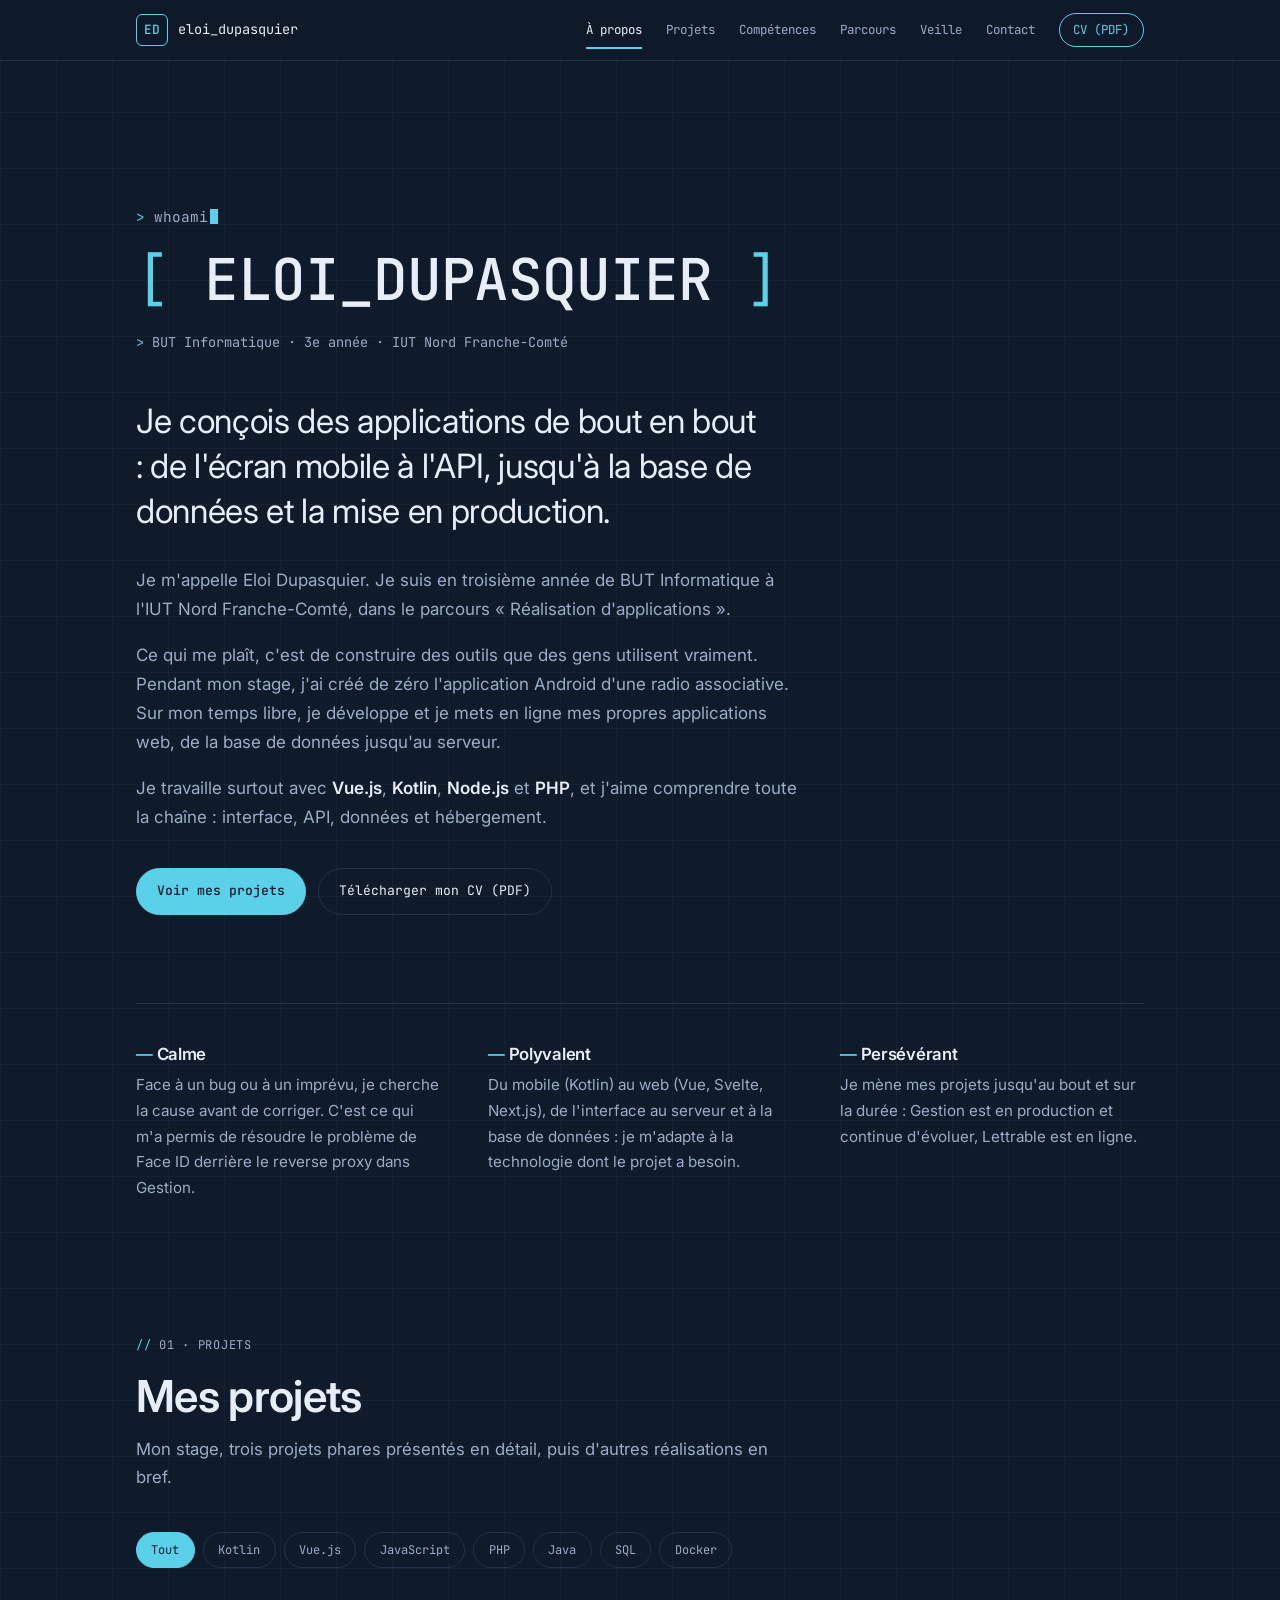
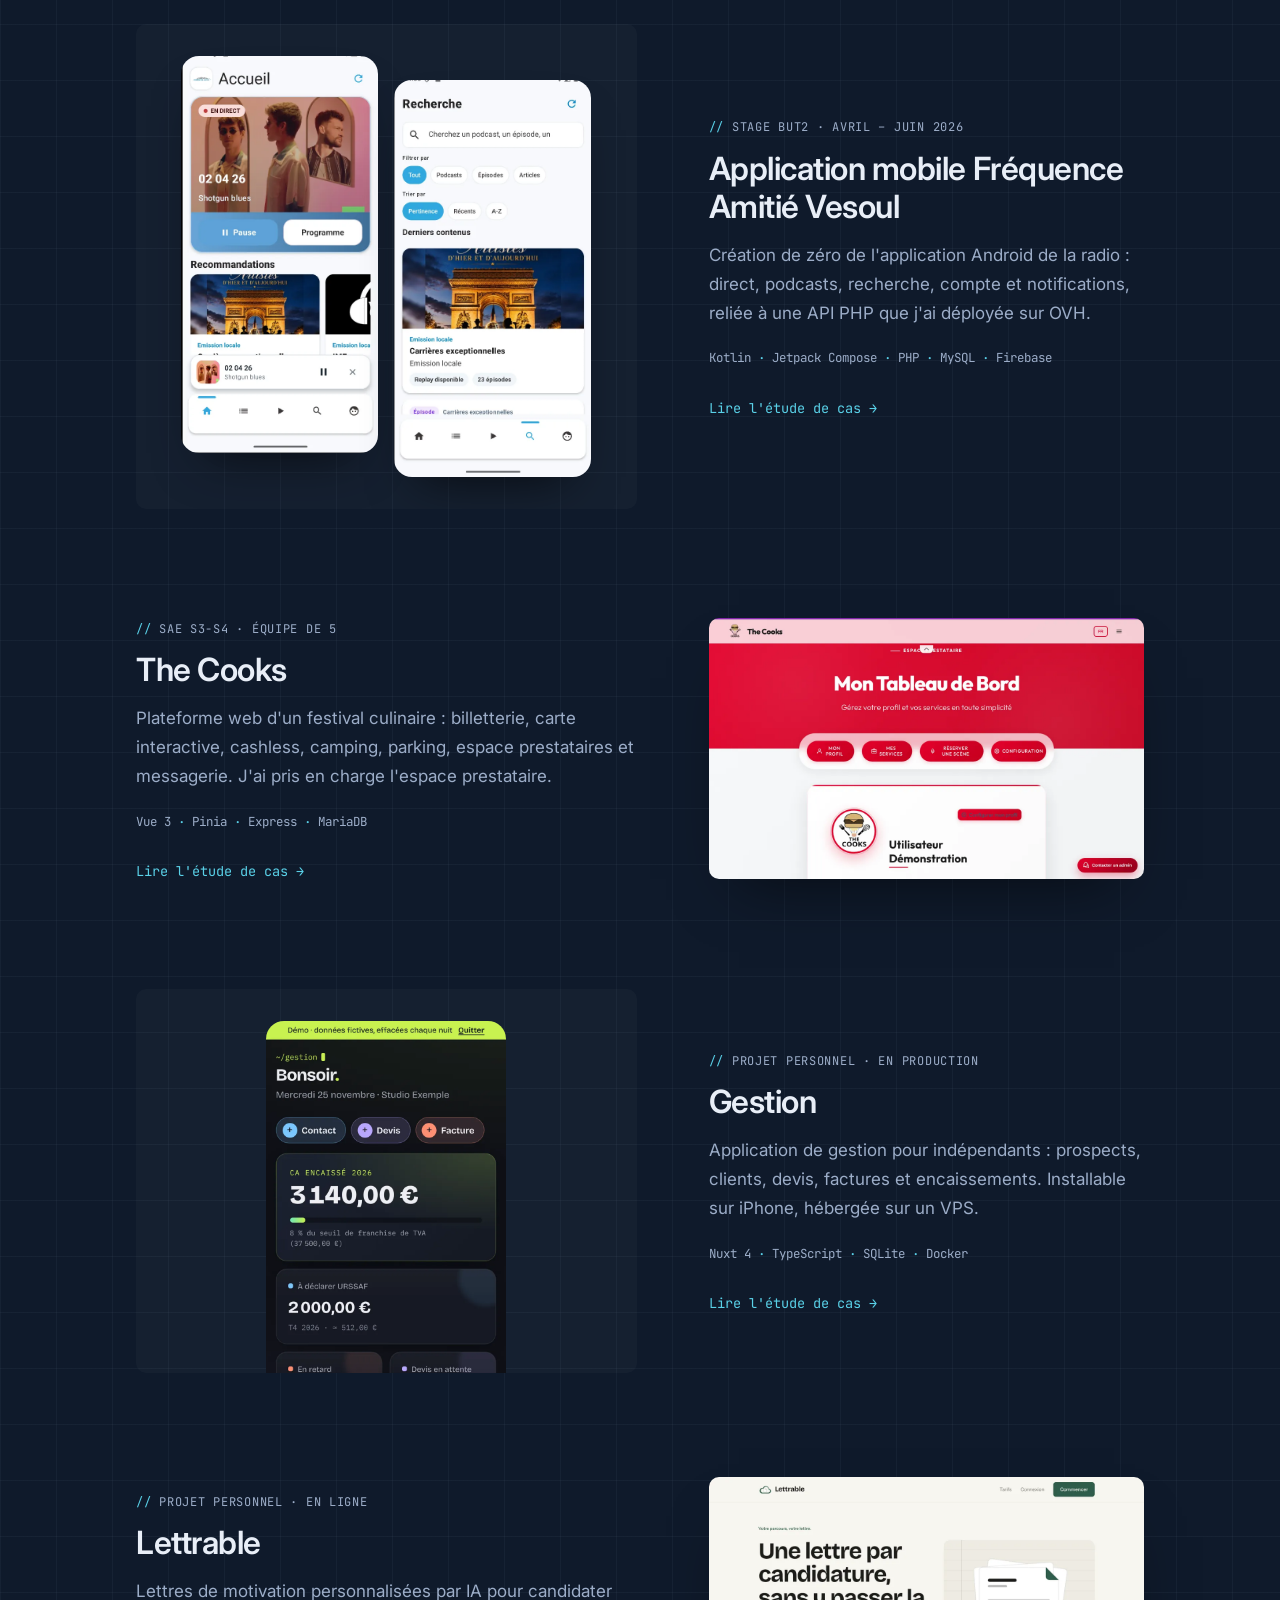
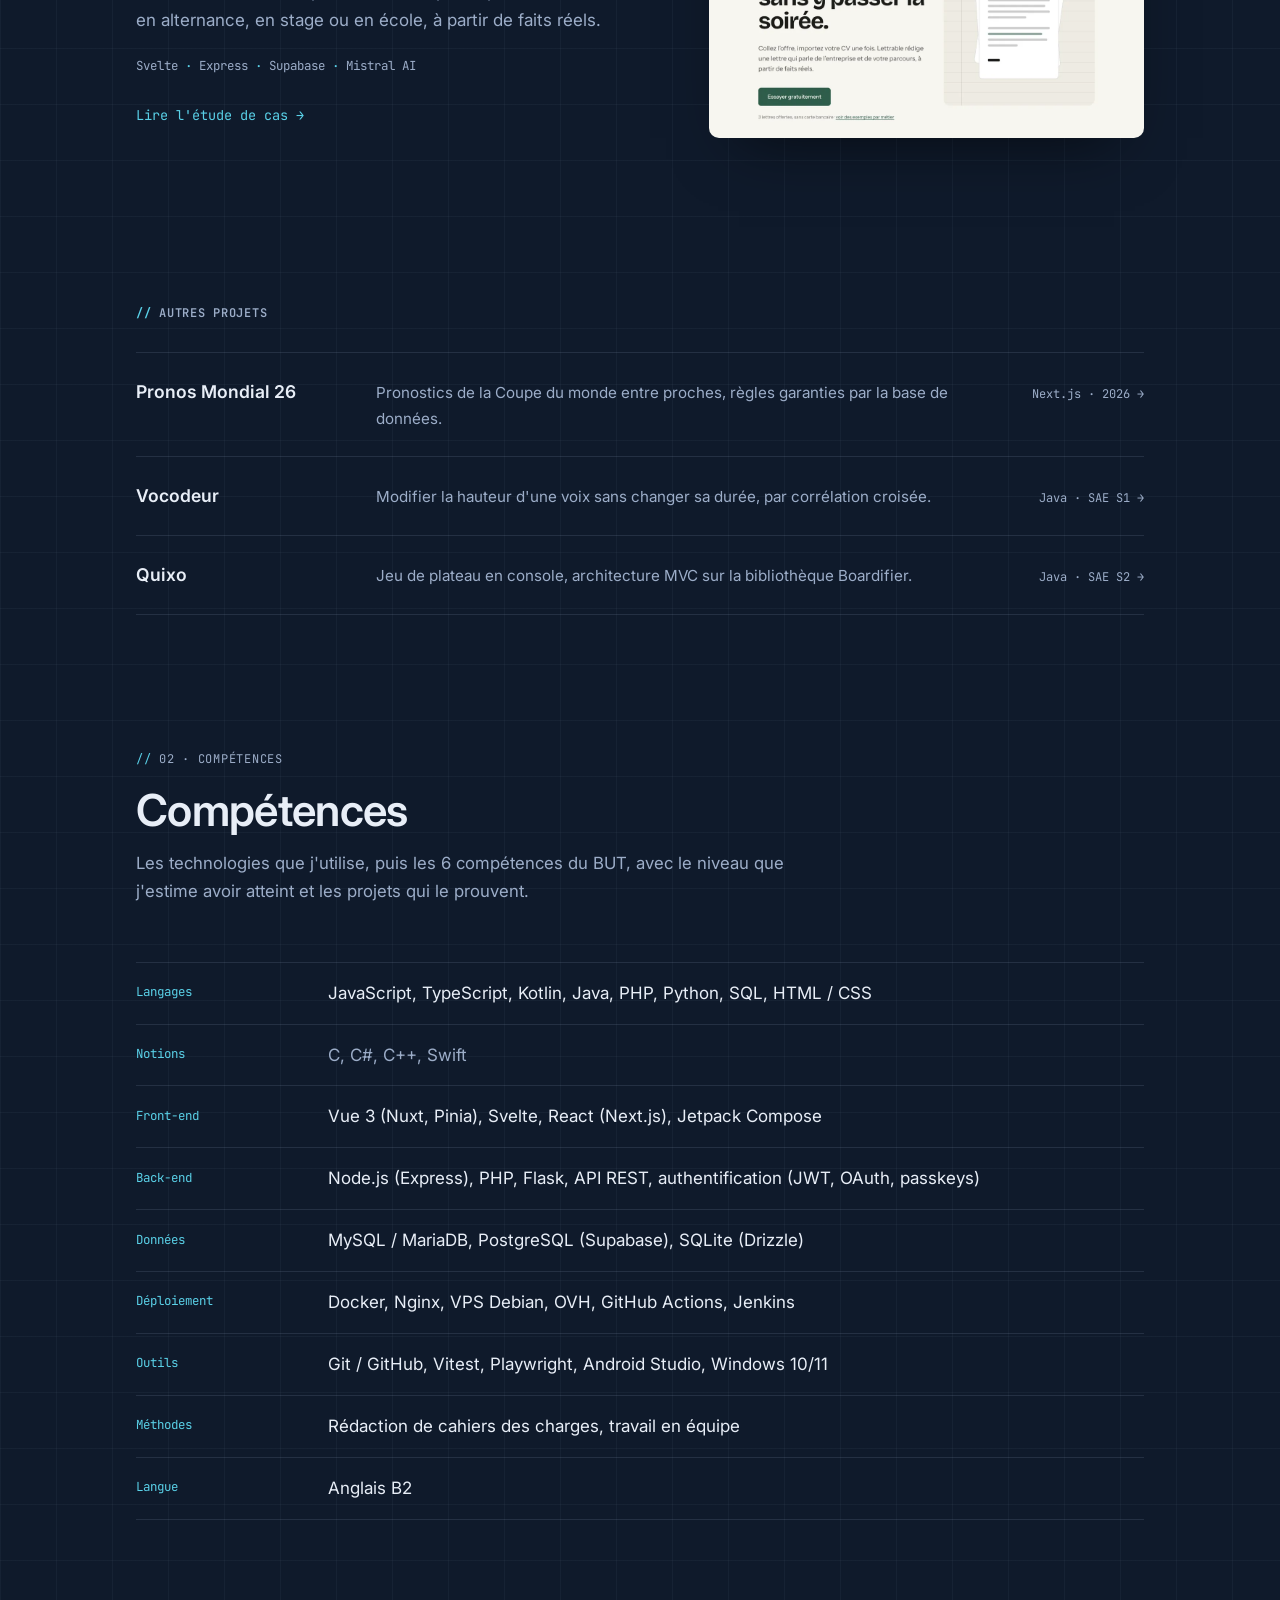
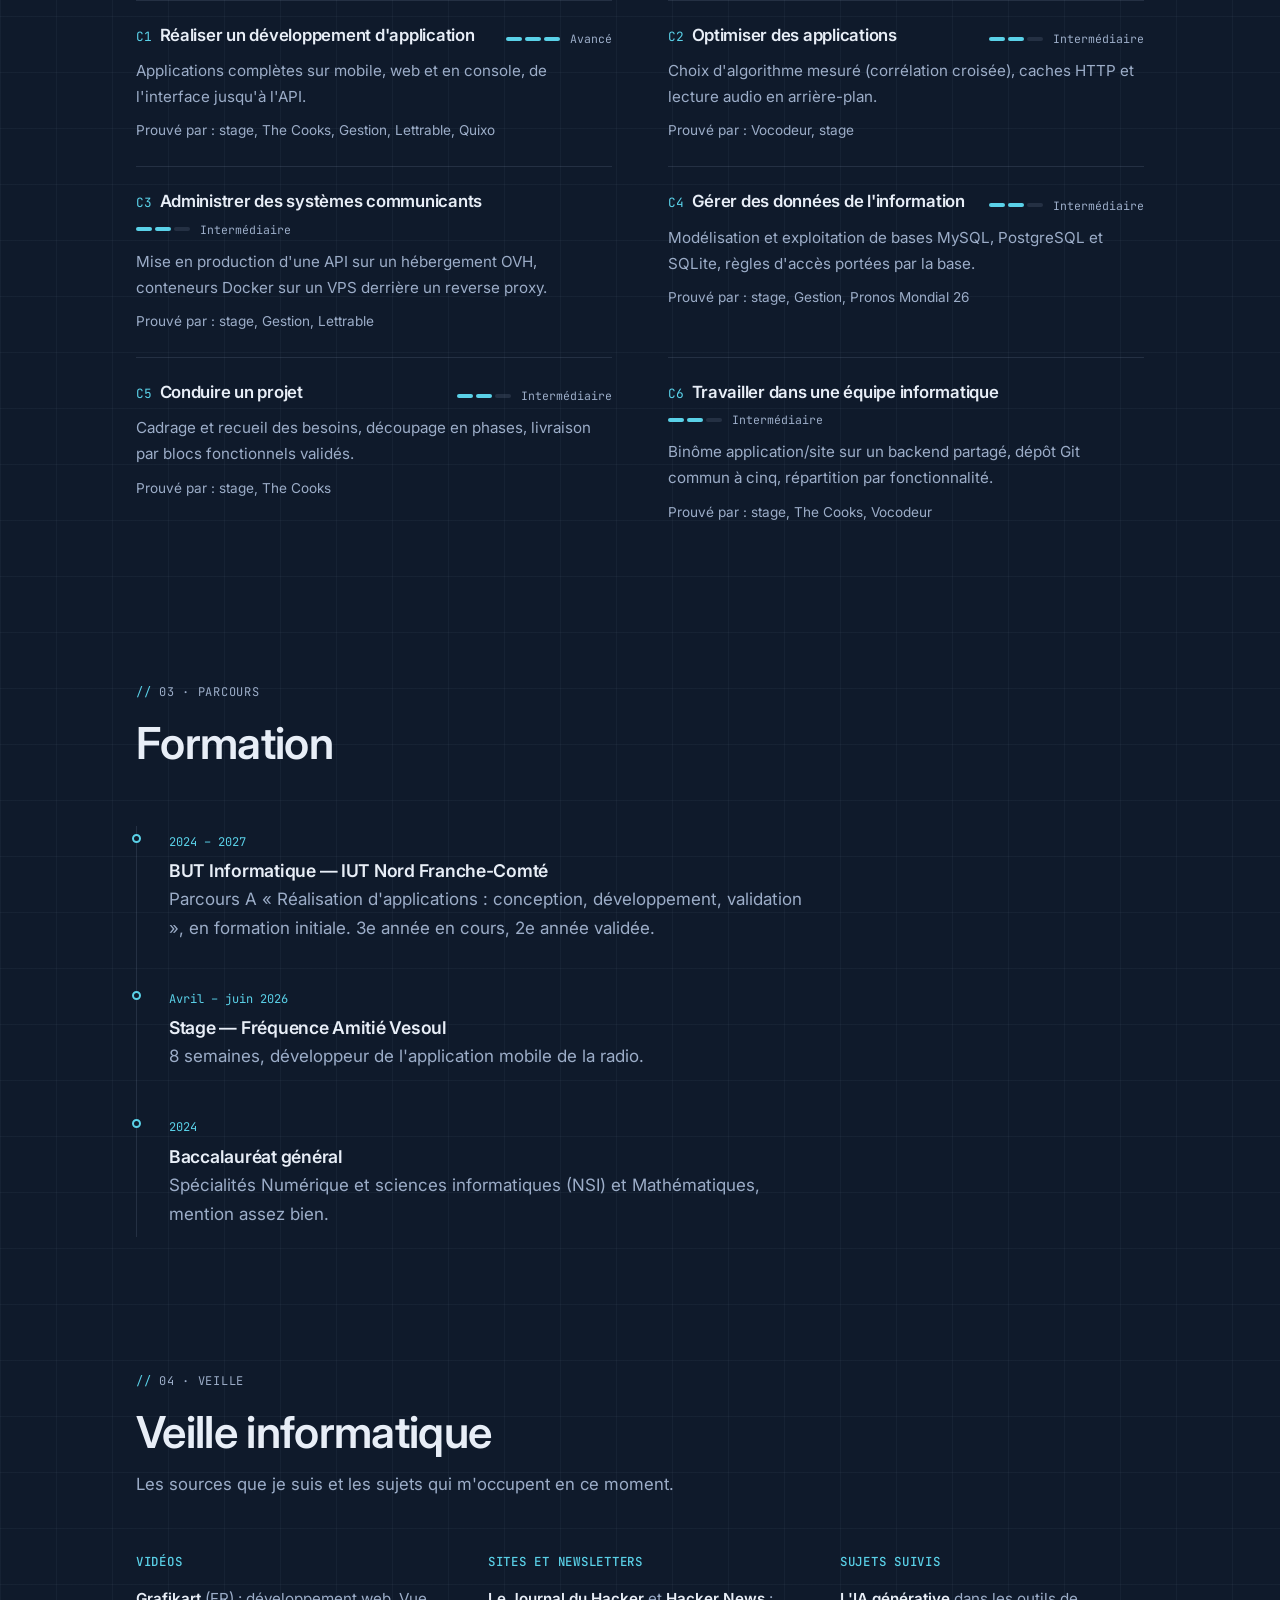
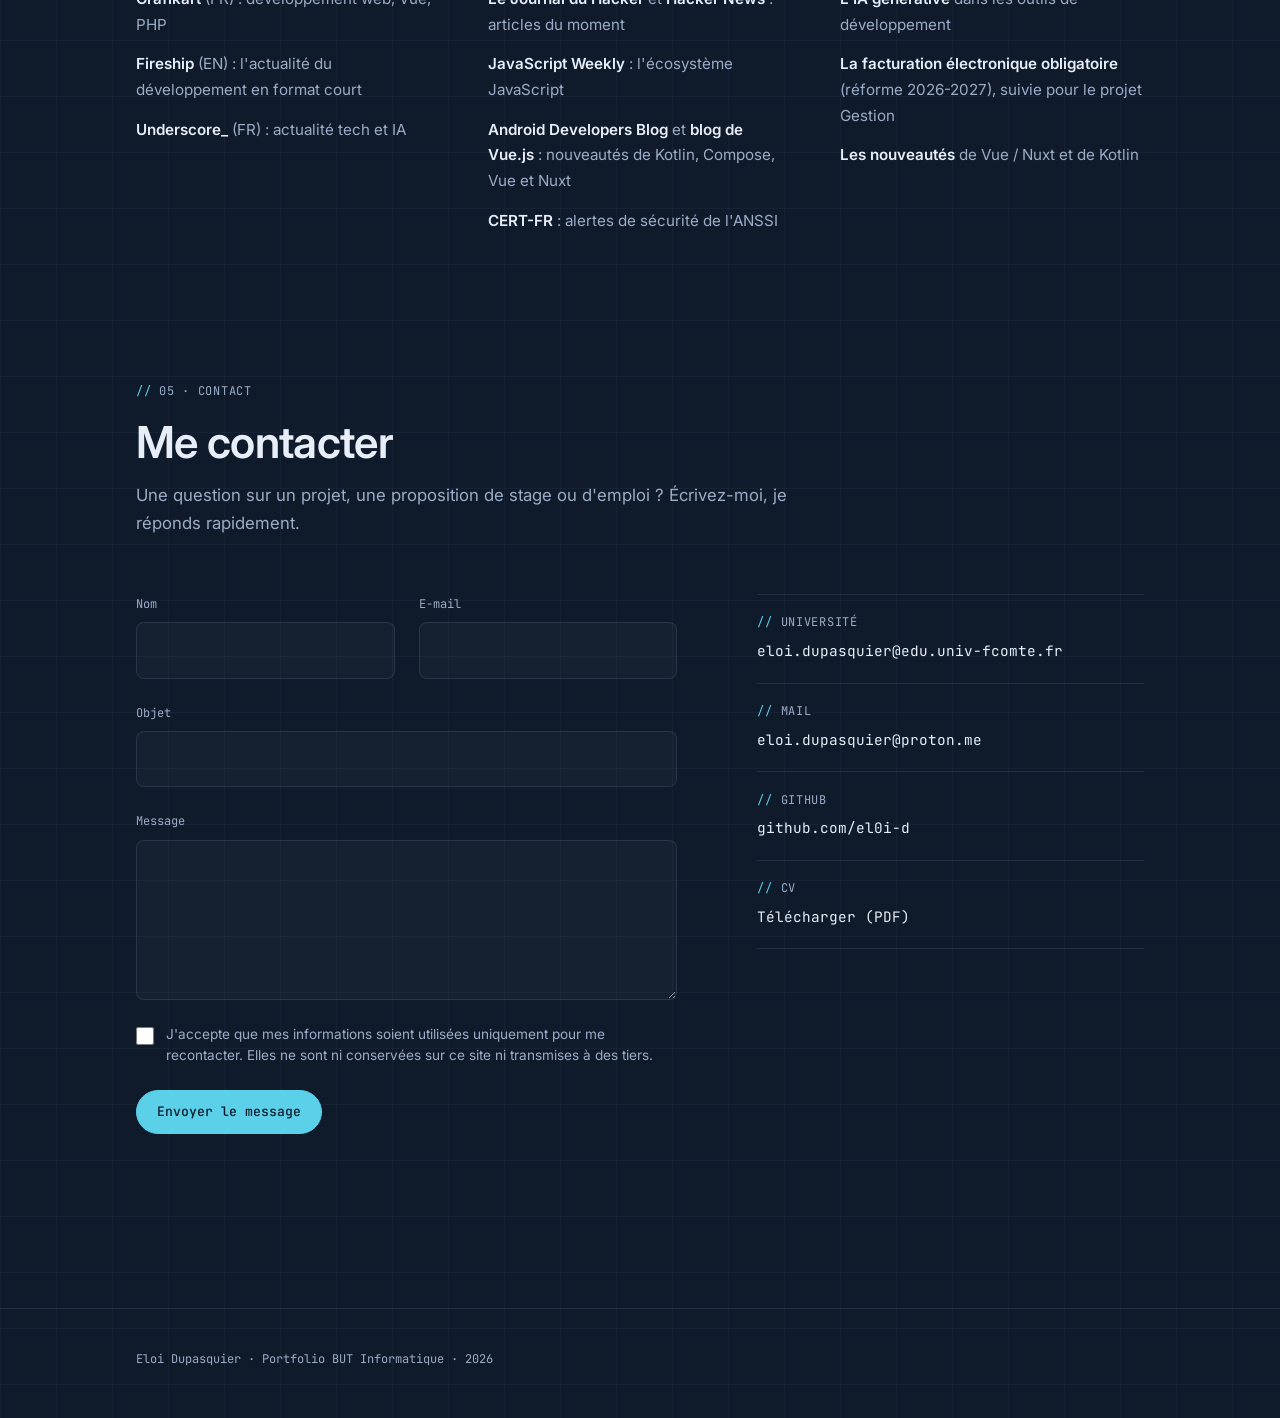
==== index.html @ 11e201c0 "Ajoute des animations et interactions légères (à tester) Terminal animé en tête, lueur de la grille " ====
<!DOCTYPE html>
<html lang="fr">
<head>
<meta charset="UTF-8" />
<meta name="viewport" content="width=device-width, initial-scale=1.0, viewport-fit=cover" />
<title>Eloi Dupasquier — Développeur d'applications web et mobile | Portfolio BUT Informatique</title>
<meta name="description" content="Portfolio d'Eloi Dupasquier, étudiant en BUT Informatique (parcours Réalisation d'applications) à l'IUT Nord Franche-Comté : stage Android en Kotlin, projets Vue.js, Node.js et PHP." />
<meta name="author" content="Eloi Dupasquier" />
<meta name="theme-color" content="#0f1a2b" />
<link rel="canonical" href="https://portfolio.edupasquier.me/" />
<meta property="og:type" content="website" />
<meta property="og:locale" content="fr_FR" />
<meta property="og:title" content="Eloi Dupasquier — Portfolio BUT Informatique" />
<meta property="og:description" content="Développeur d'applications web et mobile : stage Android, projets Vue.js, Node.js et PHP." />
<meta property="og:url" content="https://portfolio.edupasquier.me/" />
<link rel="icon" type="image/svg+xml" href="favicon.svg" />
<link rel="preconnect" href="https://fonts.googleapis.com" />
<link rel="preconnect" href="https://fonts.gstatic.com" crossorigin />
<link href="https://fonts.googleapis.com/css2?family=Inter:wght@400;500;600&family=JetBrains+Mono:wght@400;500&display=swap" rel="stylesheet" />
<!-- « ?v= » : à augmenter à chaque modification du CSS, pour que les
     navigateurs ne gardent pas l'ancienne version en cache. -->
<link rel="stylesheet" href="assets/style.css?v=4" />
<script type="application/ld+json">
{
  "@context": "https://schema.org",
  "@type": "Person",
  "name": "Eloi Dupasquier",
  "jobTitle": "Étudiant en BUT Informatique, développeur d'applications web et mobile",
  "url": "https://portfolio.edupasquier.me/",
  "sameAs": ["https://github.com/el0i-d"],
  "alumniOf": { "@type": "CollegeOrUniversity", "name": "IUT Nord Franche-Comté" },
  "knowsAbout": ["Vue.js", "Kotlin", "Node.js", "PHP", "Développement web", "Développement mobile"]
}
</script>
</head>
<body>
<a class="skip-link" href="#main">Aller au contenu</a>

<header class="site-header">
  <div class="wrap header-inner">
    <a href="#main" class="monogram" aria-label="Eloi Dupasquier — haut de page">
      <span class="monogram-mark" aria-hidden="true">ED</span>
      <span class="monogram-text">eloi_dupasquier</span>
    </a>
    <nav class="nav" aria-label="Navigation principale">
      <a href="#a-propos">À propos</a>
      <a href="#projets">Projets</a>
      <a href="#competences">Compétences</a>
      <a href="#parcours">Parcours</a>
      <a href="#veille">Veille</a>
      <a href="#contact">Contact</a>
      <a class="nav-cv" href="cv/eloi-dupasquier-cv.pdf" download>CV (PDF)</a>
    </nav>
  </div>
</header>

<main id="main">

  <!-- ============ À PROPOS ============ -->
  <section class="hero" id="a-propos" aria-labelledby="a-propos-titre">
    <div class="wrap">
      <p class="hero-cmd-line" aria-hidden="true"><span class="prompt">&gt;</span> <span class="hero-cmd">whoami</span><span class="caret"></span></p>
      <h1 class="hero-id" id="a-propos-titre"><span class="bracket">[</span> ELOI_DUPASQUIER <span class="bracket">]</span></h1>
      <p class="hero-sub">BUT Informatique · 3e année · IUT Nord Franche-Comté</p>
      <p class="hero-lead">Je conçois des applications de bout en bout : de l'écran mobile à l'API, jusqu'à la base de données et la mise en production.</p>
      <div class="hero-text">
        <p>Je m'appelle Eloi Dupasquier. Je suis en troisième année de BUT Informatique à l'IUT Nord Franche-Comté, dans le parcours « Réalisation d'applications ».</p>
        <p>Ce qui me plaît, c'est de construire des outils que des gens utilisent vraiment. Pendant mon stage, j'ai créé de zéro l'application Android d'une radio associative. Sur mon temps libre, je développe et je mets en ligne mes propres applications web, de la base de données jusqu'au serveur.</p>
        <p>Je travaille surtout avec <strong>Vue.js</strong>, <strong>Kotlin</strong>, <strong>Node.js</strong> et <strong>PHP</strong>, et j'aime comprendre toute la chaîne : interface, API, données et hébergement.</p>
      </div>
      <div class="hero-actions">
        <a class="button button--plein" href="#projets">Voir mes projets</a>
        <a class="button" href="cv/eloi-dupasquier-cv.pdf" download>Télécharger mon CV (PDF)</a>
      </div>

      <div class="traits" aria-label="Qualités">
        <div class="trait">
          <h3>Calme</h3>
          <p>Face à un bug ou à un imprévu, je cherche la cause avant de corriger. C'est ce qui m'a permis de résoudre le problème de Face ID derrière le reverse proxy dans Gestion.</p>
        </div>
        <div class="trait">
          <h3>Polyvalent</h3>
          <p>Du mobile (Kotlin) au web (Vue, Svelte, Next.js), de l'interface au serveur et à la base de données : je m'adapte à la technologie dont le projet a besoin.</p>
        </div>
        <div class="trait">
          <h3>Persévérant</h3>
          <p>Je mène mes projets jusqu'au bout et sur la durée : Gestion est en production et continue d'évoluer, Lettrable est en ligne.</p>
        </div>
      </div>
    </div>
  </section>

  <!-- ============ PROJETS ============ -->
  <section class="section" id="projets" aria-labelledby="projets-titre">
    <div class="wrap">
      <div class="section-head">
        <span class="label">01 · Projets</span>
        <h2 id="projets-titre">Mes projets</h2>
        <p>Mon stage, trois projets phares présentés en détail, puis d'autres réalisations en bref.</p>
      </div>

      <!-- Filtres : masqués sans JavaScript (anim.js les affiche). -->
      <div class="filters" role="group" aria-label="Filtrer les projets par technologie" hidden>
        <button type="button" data-filtre="tout" aria-pressed="true">Tout</button>
        <button type="button" data-filtre="kotlin" aria-pressed="false">Kotlin</button>
        <button type="button" data-filtre="vue" aria-pressed="false">Vue.js</button>
        <button type="button" data-filtre="js" aria-pressed="false">JavaScript</button>
        <button type="button" data-filtre="php" aria-pressed="false">PHP</button>
        <button type="button" data-filtre="java" aria-pressed="false">Java</button>
        <button type="button" data-filtre="sql" aria-pressed="false">SQL</button>
        <button type="button" data-filtre="docker" aria-pressed="false">Docker</button>
        <span class="filters-status" role="status" aria-live="polite"></span>
      </div>

      <article class="row" id="stage" data-tech="kotlin php sql">
        <div class="row-media row-media--phones" aria-hidden="true">
          <img src="assets/img/fav-accueil.webp" alt="" width="502" height="1004" loading="lazy" />
          <img src="assets/img/fav-recherche.webp" alt="" width="498" height="1004" loading="lazy" />
        </div>
        <div class="row-body">
          <span class="label">Stage BUT2 · avril – juin 2026</span>
          <h3>Application mobile Fréquence Amitié Vesoul</h3>
          <p>Création de zéro de l'application Android de la radio : direct, podcasts, recherche, compte et notifications, reliée à une API PHP que j'ai déployée sur OVH.</p>
          <p class="stack"><span>Kotlin</span><span>Jetpack Compose</span><span>PHP</span><span>MySQL</span><span>Firebase</span></p>
          <a class="link-arrow" href="projets/frequence-amitie-vesoul.html">Lire l'étude de cas →</a>
        </div>
      </article>

      <article class="row row--inverse" data-tech="vue js sql">
        <div class="row-media">
          <img src="assets/img/cooks-dashboard.webp" alt="Tableau de bord de l'espace prestataire de The Cooks" width="1200" height="720" loading="lazy" />
        </div>
        <div class="row-body">
          <span class="label">SAE S3-S4 · équipe de 5</span>
          <h3>The Cooks</h3>
          <p>Plateforme web d'un festival culinaire : billetterie, carte interactive, cashless, camping, parking, espace prestataires et messagerie. J'ai pris en charge l'espace prestataire.</p>
          <p class="stack"><span>Vue 3</span><span>Pinia</span><span>Express</span><span>MariaDB</span></p>
          <a class="link-arrow" href="projets/the-cooks.html">Lire l'étude de cas →</a>
        </div>
      </article>

      <article class="row" data-tech="vue js sql docker">
        <div class="row-media row-media--phone">
          <img src="assets/img/gestion-accueil.webp" alt="Accueil de l'application Gestion sur iPhone : chiffre d'affaires encaissé et montant à déclarer" width="720" height="1226" loading="lazy" />
        </div>
        <div class="row-body">
          <span class="label">Projet personnel · en production</span>
          <h3>Gestion</h3>
          <p>Application de gestion pour indépendants : prospects, clients, devis, factures et encaissements. Installable sur iPhone, hébergée sur un VPS.</p>
          <p class="stack"><span>Nuxt 4</span><span>TypeScript</span><span>SQLite</span><span>Docker</span></p>
          <a class="link-arrow" href="projets/gestion.html">Lire l'étude de cas →</a>
        </div>
      </article>

      <article class="row row--inverse" data-tech="js sql docker">
        <div class="row-media">
          <img src="assets/img/lettrable-accueil.webp" alt="Page d'accueil de Lettrable" width="1200" height="720" loading="lazy" />
        </div>
        <div class="row-body">
          <span class="label">Projet personnel · en ligne</span>
          <h3>Lettrable</h3>
          <p>Lettres de motivation personnalisées par IA pour candidater en alternance, en stage ou en école, à partir de faits réels.</p>
          <p class="stack"><span>Svelte</span><span>Express</span><span>Supabase</span><span>Mistral AI</span></p>
          <a class="link-arrow" href="projets/lettrable.html">Lire l'étude de cas →</a>
        </div>
      </article>

      <h3 class="label sub-head">Autres projets</h3>
      <ul class="list">
        <li data-tech="js sql">
          <a href="projets/pronos-mondial-26.html">
            <span class="list-title">Pronos Mondial 26</span>
            <span class="list-desc">Pronostics de la Coupe du monde entre proches, règles garanties par la base de données.</span>
            <span class="list-meta">Next.js · 2026 →</span>
          </a>
        </li>
        <li data-tech="java">
          <a href="projets/vocodeur.html">
            <span class="list-title">Vocodeur</span>
            <span class="list-desc">Modifier la hauteur d'une voix sans changer sa durée, par corrélation croisée.</span>
            <span class="list-meta">Java · SAE S1 →</span>
          </a>
        </li>
        <li data-tech="java">
          <a href="projets/quixo.html">
            <span class="list-title">Quixo</span>
            <span class="list-desc">Jeu de plateau en console, architecture MVC sur la bibliothèque Boardifier.</span>
            <span class="list-meta">Java · SAE S2 →</span>
          </a>
        </li>
      </ul>
    </div>
  </section>

  <!-- ============ COMPÉTENCES ============ -->
  <section class="section" id="competences" aria-labelledby="competences-titre">
    <div class="wrap">
      <div class="section-head">
        <span class="label">02 · Compétences</span>
        <h2 id="competences-titre">Compétences</h2>
        <p>Les technologies que j'utilise, puis les 6 compétences du BUT, avec le niveau que j'estime avoir atteint et les projets qui le prouvent.</p>
      </div>

      <dl class="skill-table">
        <div><dt>Langages</dt><dd>JavaScript, TypeScript, Kotlin, Java, PHP, Python, SQL, HTML / CSS</dd></div>
        <div><dt>Notions</dt><dd class="faible">C, C#, C++, Swift</dd></div>
        <div><dt>Front-end</dt><dd>Vue 3 (Nuxt, Pinia), Svelte, React (Next.js), Jetpack Compose</dd></div>
        <div><dt>Back-end</dt><dd>Node.js (Express), PHP, Flask, API REST, authentification (JWT, OAuth, passkeys)</dd></div>
        <div><dt>Données</dt><dd>MySQL / MariaDB, PostgreSQL (Supabase), SQLite (Drizzle)</dd></div>
        <div><dt>Déploiement</dt><dd>Docker, Nginx, VPS Debian, OVH, GitHub Actions, Jenkins</dd></div>
        <div><dt>Outils</dt><dd>Git / GitHub, Vitest, Playwright, Android Studio, Windows 10/11</dd></div>
        <div><dt>Méthodes</dt><dd>Rédaction de cahiers des charges, travail en équipe</dd></div>
        <div><dt>Langue</dt><dd>Anglais B2</dd></div>
      </dl>

      <ul class="but">
        <li>
          <div class="but-head">
            <h3><span class="mono">C1</span>Réaliser un développement d'application</h3>
            <span class="level"><span class="level-bar" aria-hidden="true"><span class="on"></span><span class="on"></span><span class="on"></span></span>Avancé</span>
          </div>
          <p>Applications complètes sur mobile, web et en console, de l'interface jusqu'à l'API.</p>
          <p class="proofs">Prouvé par : stage, The Cooks, Gestion, Lettrable, Quixo</p>
        </li>
        <li>
          <div class="but-head">
            <h3><span class="mono">C2</span>Optimiser des applications</h3>
            <span class="level"><span class="level-bar" aria-hidden="true"><span class="on"></span><span class="on"></span><span></span></span>Intermédiaire</span>
          </div>
          <p>Choix d'algorithme mesuré (corrélation croisée), caches HTTP et lecture audio en arrière-plan.</p>
          <p class="proofs">Prouvé par : Vocodeur, stage</p>
        </li>
        <li>
          <div class="but-head">
            <h3><span class="mono">C3</span>Administrer des systèmes communicants</h3>
            <span class="level"><span class="level-bar" aria-hidden="true"><span class="on"></span><span class="on"></span><span></span></span>Intermédiaire</span>
          </div>
          <p>Mise en production d'une API sur un hébergement OVH, conteneurs Docker sur un VPS derrière un reverse proxy.</p>
          <p class="proofs">Prouvé par : stage, Gestion, Lettrable</p>
        </li>
        <li>
          <div class="but-head">
            <h3><span class="mono">C4</span>Gérer des données de l'information</h3>
            <span class="level"><span class="level-bar" aria-hidden="true"><span class="on"></span><span class="on"></span><span></span></span>Intermédiaire</span>
          </div>
          <p>Modélisation et exploitation de bases MySQL, PostgreSQL et SQLite, règles d'accès portées par la base.</p>
          <p class="proofs">Prouvé par : stage, Gestion, Pronos Mondial 26</p>
        </li>
        <li>
          <div class="but-head">
            <h3><span class="mono">C5</span>Conduire un projet</h3>
            <span class="level"><span class="level-bar" aria-hidden="true"><span class="on"></span><span class="on"></span><span></span></span>Intermédiaire</span>
          </div>
          <p>Cadrage et recueil des besoins, découpage en phases, livraison par blocs fonctionnels validés.</p>
          <p class="proofs">Prouvé par : stage, The Cooks</p>
        </li>
        <li>
          <div class="but-head">
            <h3><span class="mono">C6</span>Travailler dans une équipe informatique</h3>
            <span class="level"><span class="level-bar" aria-hidden="true"><span class="on"></span><span class="on"></span><span></span></span>Intermédiaire</span>
          </div>
          <p>Binôme application/site sur un backend partagé, dépôt Git commun à cinq, répartition par fonctionnalité.</p>
          <p class="proofs">Prouvé par : stage, The Cooks, Vocodeur</p>
        </li>
      </ul>
    </div>
  </section>

  <!-- ============ PARCOURS ============ -->
  <section class="section" id="parcours" aria-labelledby="parcours-titre">
    <div class="wrap">
      <div class="section-head">
        <span class="label">03 · Parcours</span>
        <h2 id="parcours-titre">Formation</h2>
      </div>
      <ol class="timeline">
        <li>
          <span class="when">2024 – 2027</span>
          <h3>BUT Informatique — IUT Nord Franche-Comté</h3>
          <p>Parcours A « Réalisation d'applications : conception, développement, validation », en formation initiale. 3e année en cours, 2e année validée.</p>
        </li>
        <li>
          <span class="when">Avril – juin 2026</span>
          <h3>Stage — Fréquence Amitié Vesoul</h3>
          <p>8 semaines, développeur de l'application mobile de la radio.</p>
        </li>
        <li>
          <span class="when">2024</span>
          <h3>Baccalauréat général</h3>
          <p>Spécialités Numérique et sciences informatiques (NSI) et Mathématiques, mention assez bien.</p>
        </li>
      </ol>
    </div>
  </section>

  <!-- ============ VEILLE ============ -->
  <section class="section" id="veille" aria-labelledby="veille-titre">
    <div class="wrap">
      <div class="section-head">
        <span class="label">04 · Veille</span>
        <h2 id="veille-titre">Veille informatique</h2>
        <p>Les sources que je suis et les sujets qui m'occupent en ce moment.</p>
      </div>
      <div class="cols">
        <div>
          <h3>Vidéos</h3>
          <ul>
            <li><strong>Grafikart</strong> (FR) : développement web, Vue, PHP</li>
            <li><strong>Fireship</strong> (EN) : l'actualité du développement en format court</li>
            <li><strong>Underscore_</strong> (FR) : actualité tech et IA</li>
          </ul>
        </div>
        <div>
          <h3>Sites et newsletters</h3>
          <ul>
            <li><strong>Le Journal du Hacker</strong> et <strong>Hacker News</strong> : articles du moment</li>
            <li><strong>JavaScript Weekly</strong> : l'écosystème JavaScript</li>
            <li><strong>Android Developers Blog</strong> et <strong>blog de Vue.js</strong> : nouveautés de Kotlin, Compose, Vue et Nuxt</li>
            <li><strong>CERT-FR</strong> : alertes de sécurité de l'ANSSI</li>
          </ul>
        </div>
        <div>
          <h3>Sujets suivis</h3>
          <ul>
            <li><strong>L'IA générative</strong> dans les outils de développement</li>
            <li><strong>La facturation électronique obligatoire</strong> (réforme 2026-2027), suivie pour le projet Gestion</li>
            <li><strong>Les nouveautés</strong> de Vue / Nuxt et de Kotlin</li>
          </ul>
        </div>
      </div>
    </div>
  </section>

  <!-- ============ CONTACT ============ -->
  <section class="section" id="contact" aria-labelledby="contact-titre">
    <div class="wrap">
      <div class="section-head">
        <span class="label">05 · Contact</span>
        <h2 id="contact-titre">Me contacter</h2>
        <p>Une question sur un projet, une proposition de stage ou d'emploi ? Écrivez-moi, je réponds rapidement.</p>
      </div>

      <div class="contact-grid">
        <!-- Formulaire envoyé par Web3Forms (service sans serveur).
             La clé d'accès est publique par nature : elle n'autorise
             que l'envoi d'un message vers l'adresse choisie. -->
        <form class="form" id="contact-form" action="https://api.web3forms.com/submit" method="POST">
          <input type="hidden" name="access_key" value="12e0445a-9424-485d-a984-1f6b75a2bd48" />
          <input type="hidden" name="subject" value="Nouveau message depuis le portfolio" />
          <input type="hidden" name="from_name" value="Portfolio Eloi Dupasquier" />
          <!-- Piège à robots : un humain ne remplit pas ce champ caché. -->
          <input type="checkbox" name="botcheck" class="hp" tabindex="-1" autocomplete="off" aria-hidden="true" />

          <div class="form-row">
            <div class="field">
              <label for="nom">Nom</label>
              <input id="nom" name="name" type="text" autocomplete="name" required />
            </div>
            <div class="field">
              <label for="email">E-mail</label>
              <input id="email" name="email" type="email" autocomplete="email" inputmode="email" required />
            </div>
          </div>
          <div class="field">
            <label for="objet">Objet</label>
            <input id="objet" name="objet" type="text" required />
          </div>
          <div class="field">
            <label for="message">Message</label>
            <textarea id="message" name="message" required></textarea>
          </div>
          <label class="consent">
            <input type="checkbox" name="consentement" value="oui" required />
            <span>J'accepte que mes informations soient utilisées uniquement pour me recontacter. Elles ne sont ni conservées sur ce site ni transmises à des tiers.</span>
          </label>
          <button class="button button--plein" type="submit">Envoyer le message</button>
          <p class="form-status" id="form-status" role="status" aria-live="polite"></p>
        </form>

        <ul class="contact-list">
          <li><a href="mailto:eloi.dupasquier@edu.univ-fcomte.fr"><span class="label">Université</span><span class="contact-val">eloi.dupasquier@edu.univ-fcomte.fr</span></a></li>
          <li><a href="mailto:eloi.dupasquier@proton.me"><span class="label">Mail</span><span class="contact-val">eloi.dupasquier@proton.me</span></a></li>
          <li><a href="https://github.com/el0i-d" rel="noopener"><span class="label">GitHub</span><span class="contact-val">github.com/el0i-d</span></a></li>
          <li><a href="cv/eloi-dupasquier-cv.pdf" download><span class="label">CV</span><span class="contact-val">Télécharger (PDF)</span></a></li>
        </ul>
      </div>
    </div>
  </section>

</main>

<footer class="site-footer">
  <div class="wrap">Eloi Dupasquier · Portfolio BUT Informatique · 2026</div>
</footer>
<script src="assets/contact.js?v=4" defer></script>
<script src="assets/anim.js?v=4" defer></script>
</body>
</html>
---- assets/style.css ----
/* =========================================================
   Portfolio — Eloi Dupasquier
   Direction artistique « blueprint », version aérée :
   fond bleu nuit, grille très discrète, JetBrains Mono pour
   les repères, Inter pour le texte, accent cyan rare.
   Peu de cadres : c'est l'espace qui sépare les blocs.
   Tous les réglages visuels sont dans :root.
   ========================================================= */

:root {
  --bg: #0f1a2b;
  --bg-soft: rgba(255, 255, 255, 0.028);
  --grid: rgba(147, 166, 194, 0.055);
  --line: rgba(147, 166, 194, 0.16);
  --text: #e8eef7;
  --muted: #9cadc8;
  --accent: #5ad1e8;
  --accent-soft: rgba(90, 209, 232, 0.1);

  --font-sans: "Inter", system-ui, -apple-system, "Segoe UI", sans-serif;
  --font-mono: "JetBrains Mono", ui-monospace, "SFMono-Regular", Menlo, monospace;

  --wrap: 68rem;
  --narrow: 42rem;
  --gutter: 1.25rem;
  --section: clamp(4.5rem, 11vw, 8rem);
  --radius: 10px;
}

@media (min-width: 48rem) {
  :root { --gutter: 2.5rem; }
}

/* ---------- Base ---------- */

*,
*::before,
*::after { box-sizing: border-box; }

html {
  -webkit-text-size-adjust: 100%;
  text-size-adjust: 100%;
  scroll-behavior: smooth;
}

@media (prefers-reduced-motion: reduce) {
  html { scroll-behavior: auto; }
  *, *::before, *::after { transition: none !important; animation: none !important; }
}

body {
  margin: 0;
  background-color: var(--bg);
  /* Grille du plan, très discrète. */
  background-image:
    linear-gradient(var(--grid) 1px, transparent 1px),
    linear-gradient(90deg, var(--grid) 1px, transparent 1px);
  background-size: 56px 56px;
  color: var(--text);
  font-family: var(--font-sans);
  font-size: 1.0625rem;
  line-height: 1.7;
  -webkit-font-smoothing: antialiased;
  overflow-x: hidden;
}

img { max-width: 100%; height: auto; display: block; }

a { color: var(--accent); text-underline-offset: 3px; }
a:hover { text-decoration-thickness: 2px; }

:focus-visible { outline: 2px solid var(--accent); outline-offset: 3px; border-radius: 2px; }

h1, h2, h3 { line-height: 1.2; margin: 0 0 0.75rem; font-weight: 600; letter-spacing: -0.015em; }
p { margin: 0 0 1.1rem; }
ul { margin: 0 0 1.1rem; padding-left: 1.2rem; }
li { margin-bottom: 0.5rem; }
li::marker { color: var(--accent); }
strong { font-weight: 600; color: var(--text); }
code { font-family: var(--font-mono); font-size: 0.88em; color: var(--accent); }

.wrap { width: 100%; max-width: var(--wrap); margin: 0 auto; padding: 0 var(--gutter); }

/* Les ancres ne passent pas sous l'en-tête collant. */
[id] { scroll-margin-top: 5rem; }

.skip-link {
  position: absolute; left: 1rem; top: -3rem; z-index: 10;
  padding: 0.5rem 1rem; background: var(--accent); color: var(--bg); font-family: var(--font-mono);
}
.skip-link:focus { top: 1rem; }

/* Petites étiquettes monospace : le « langage » du plan. */
.label {
  display: inline-block;
  font-family: var(--font-mono);
  font-size: 0.75rem;
  letter-spacing: 0.06em;
  text-transform: uppercase;
  color: var(--muted);
}
.label::before { content: "// "; color: var(--accent); }
.mono { font-family: var(--font-mono); }

/* ---------- En-tête ---------- */

.site-header {
  position: sticky; top: 0; z-index: 5;
  background: rgba(15, 26, 43, 0.82);
  -webkit-backdrop-filter: blur(10px);
  backdrop-filter: blur(10px);
  border-bottom: 1px solid var(--line);
}
.header-inner { display: flex; align-items: center; justify-content: space-between; gap: 1rem; min-height: 3.75rem; }

.monogram { display: inline-flex; align-items: center; gap: 0.65rem; color: var(--text); text-decoration: none; font-family: var(--font-mono); font-size: 0.85rem; }
.monogram-mark { display: grid; place-items: center; width: 2rem; height: 2rem; border: 1px solid var(--accent); border-radius: 6px; color: var(--accent); font-weight: 500; font-size: 0.8rem; }

.nav { display: flex; align-items: center; gap: 1.5rem; font-family: var(--font-mono); font-size: 0.78rem; }
.nav a { color: var(--muted); text-decoration: none; white-space: nowrap; padding: 0.5rem 0; }
.nav a:hover { color: var(--text); }
.nav .nav-cv { color: var(--accent); border: 1px solid var(--accent); border-radius: 999px; padding: 0.35rem 0.85rem; }
.nav .nav-cv:hover { background: var(--accent-soft); color: var(--accent); }

/* Petit écran : le menu passe à la ligne, tout reste visible. */
@media (max-width: 52rem) {
  .monogram-text { display: none; }
  .header-inner { padding-top: 0.45rem; padding-bottom: 0.45rem; }
  .nav { flex: 1; flex-wrap: wrap; justify-content: flex-end; gap: 0 1rem; }
  .nav a { min-height: 2.25rem; display: inline-flex; align-items: center; }
  [id] { scroll-margin-top: 7rem; }
}

/* ---------- Boutons ---------- */

.button {
  display: inline-flex; align-items: center; gap: 0.4rem;
  min-height: 44px; padding: 0.7rem 1.25rem;
  border: 1px solid var(--line); border-radius: 999px;
  color: var(--text); background: transparent;
  font-family: var(--font-mono); font-size: 0.82rem; text-decoration: none; cursor: pointer;
  transition: border-color 0.15s ease, background 0.15s ease;
}
.button:hover { border-color: var(--accent); }
.button--plein { background: var(--accent); border-color: var(--accent); color: var(--bg); font-weight: 500; }
.button--plein:hover { background: #7adcee; }

/* ---------- Sections ---------- */

.section { padding: var(--section) 0 0; }
.section:last-of-type { padding-bottom: var(--section); }
.section-head { margin-bottom: clamp(2rem, 5vw, 3.5rem); max-width: var(--narrow); }
.section-head h2 { font-size: clamp(1.9rem, 5vw, 2.75rem); margin: 0.75rem 0; }
.section-head p { color: var(--muted); margin: 0; font-size: 1.05rem; }
.sub-head { margin: clamp(2.5rem, 6vw, 4rem) 0 2rem; }

/* ---------- Héro / À propos ---------- */

.hero { padding: clamp(4rem, 12vw, 9rem) 0 0; }
.hero-id { font-family: var(--font-mono); font-size: clamp(1.7rem, 6.5vw, 3.6rem); font-weight: 500; letter-spacing: -0.02em; margin: 0 0 1rem; }
.hero-id .bracket { color: var(--accent); font-weight: 400; }
.hero-sub { font-family: var(--font-mono); color: var(--muted); font-size: 0.85rem; margin-bottom: 2.75rem; }
.hero-sub::before { content: "> "; color: var(--accent); }
.hero-lead { font-size: clamp(1.4rem, 3.6vw, 2.1rem); line-height: 1.35; max-width: 30ch; margin-bottom: 2rem; letter-spacing: -0.01em; }
.hero-text { color: var(--muted); max-width: var(--narrow); }
.hero-actions { display: flex; flex-wrap: wrap; gap: 0.75rem; margin-top: 2.25rem; }

/* Qualités : trois colonnes, sans cadre. */
.traits { display: grid; gap: 2rem; grid-template-columns: 1fr; margin-top: clamp(3.5rem, 8vw, 5.5rem); padding-top: 2.5rem; border-top: 1px solid var(--line); }
@media (min-width: 48rem) { .traits { grid-template-columns: repeat(3, 1fr); gap: 3rem; } }
.trait h3 { font-size: 1.05rem; margin-bottom: 0.5rem; }
.trait h3::before { content: "— "; color: var(--accent); }
.trait p { color: var(--muted); font-size: 0.95rem; margin: 0; }

/* ---------- Projets ---------- */

/* Rangée : image + texte, en alternance sur grand écran. */
.row { display: grid; gap: 2rem; grid-template-columns: 1fr; align-items: center; margin-bottom: clamp(4rem, 9vw, 6.5rem); }
.row:last-child { margin-bottom: 0; }
@media (min-width: 56rem) {
  .row { grid-template-columns: 1.15fr 1fr; gap: 4.5rem; }
  .row--inverse .row-media { order: 2; }
}
.row-media { border-radius: var(--radius); overflow: hidden; background: var(--bg-soft); box-shadow: 0 30px 60px -30px rgba(0, 0, 0, 0.6); }
.row-media img { width: 100%; }
.row-media--phones { display: flex; gap: 1rem; justify-content: center; padding: 2rem 1rem 3.5rem; box-shadow: none; }
.row-media--phones img { width: 42%; max-width: 13rem; border-radius: 18px; box-shadow: 0 25px 50px -25px rgba(0, 0, 0, 0.7); }
.row-media--phones img:nth-child(2) { transform: translateY(1.5rem); }
.row-media--phone { display: flex; justify-content: center; padding: 2rem 1rem 0; box-shadow: none; max-height: 24rem; }
.row-media--phone img { width: 62%; max-width: 15rem; border-radius: 18px 18px 0 0; object-fit: cover; object-position: top; }
.row-body h3 { font-size: clamp(1.5rem, 3.5vw, 2rem); margin: 0.6rem 0 0.9rem; }
.row-body p { color: var(--muted); }

.stack { font-family: var(--font-mono); font-size: 0.78rem; color: var(--muted); margin: 1.25rem 0 1.5rem; }
.stack span + span::before { content: " · "; color: var(--accent); }

.link-arrow { font-family: var(--font-mono); font-size: 0.85rem; text-decoration: none; }
.link-arrow:hover { text-decoration: underline; }

/* Autres projets : simple liste. */
.list { list-style: none; padding: 0; margin: 0; border-top: 1px solid var(--line); }
.list li { margin: 0; border-bottom: 1px solid var(--line); }
.list a { display: grid; gap: 0.25rem 2rem; grid-template-columns: 1fr; padding: 1.5rem 0; color: var(--text); text-decoration: none; }
@media (min-width: 48rem) { .list a { grid-template-columns: 13rem 1fr auto; align-items: baseline; } }
.list a:hover .list-title { color: var(--accent); }
.list-title { font-weight: 600; font-size: 1.1rem; transition: color 0.15s ease; }
.list-desc { color: var(--muted); font-size: 0.95rem; }
.list-meta { font-family: var(--font-mono); font-size: 0.75rem; color: var(--muted); white-space: nowrap; }

/* ---------- Compétences ---------- */

.skill-table { margin: 0 0 clamp(3.5rem, 8vw, 5rem); border-top: 1px solid var(--line); }
.skill-table > div { display: grid; grid-template-columns: 1fr; gap: 0.25rem 2rem; padding: 1rem 0; border-bottom: 1px solid var(--line); }
@media (min-width: 40rem) { .skill-table > div { grid-template-columns: 10rem 1fr; } }
.skill-table dt { font-family: var(--font-mono); font-size: 0.78rem; color: var(--accent); padding-top: 0.15rem; }
.skill-table dd { margin: 0; }
.skill-table .faible { color: var(--muted); }

.but { list-style: none; padding: 0; margin: 0; display: grid; gap: 0 3.5rem; grid-template-columns: 1fr; }
@media (min-width: 56rem) { .but { grid-template-columns: 1fr 1fr; } }
.but li { margin: 0; padding: 1.5rem 0; border-top: 1px solid var(--line); }
.but-head { display: flex; flex-wrap: wrap; justify-content: space-between; align-items: baseline; gap: 0.5rem 1rem; }
.but h3 { font-size: 1.05rem; margin: 0; }
.but h3 .mono { color: var(--accent); font-size: 0.8rem; margin-right: 0.5rem; font-weight: 400; }
.but p { color: var(--muted); font-size: 0.95rem; margin: 0.6rem 0 0; }
.but .proofs { font-size: 0.85rem; }

.level { display: inline-flex; align-items: center; gap: 0.6rem; font-family: var(--font-mono); font-size: 0.72rem; color: var(--muted); }
.level-bar { display: flex; gap: 3px; }
.level-bar span { width: 16px; height: 4px; border-radius: 2px; background: var(--line); }
.level-bar span.on { background: var(--accent); }

/* ---------- Parcours ---------- */

.timeline { list-style: none; padding: 0; margin: 0; max-width: var(--narrow); }
.timeline li { position: relative; padding: 0 0 2.5rem 2rem; margin: 0; border-left: 1px solid var(--line); }
.timeline li:last-child { padding-bottom: 0.5rem; }
.timeline li::before { content: ""; position: absolute; left: -5px; top: 0.5rem; width: 9px; height: 9px; border-radius: 50%; background: var(--bg); border: 2px solid var(--accent); }
.timeline .when { font-family: var(--font-mono); font-size: 0.75rem; color: var(--accent); }
.timeline h3 { font-size: 1.1rem; margin: 0.35rem 0 0.25rem; }
.timeline p { color: var(--muted); margin: 0; }

/* ---------- Veille ---------- */

.cols { display: grid; gap: 2.5rem; grid-template-columns: 1fr; }
@media (min-width: 48rem) { .cols { grid-template-columns: repeat(3, 1fr); gap: 3rem; } }
.cols h3 { font-family: var(--font-mono); font-size: 0.78rem; font-weight: 500; color: var(--accent); text-transform: uppercase; letter-spacing: 0.06em; margin-bottom: 1rem; }
.cols ul { list-style: none; padding: 0; margin: 0; }
.cols li { margin: 0 0 0.85rem; font-size: 0.95rem; color: var(--muted); }

/* ---------- Contact ---------- */

.contact-grid { display: grid; gap: 3.5rem; grid-template-columns: 1fr; }
@media (min-width: 56rem) { .contact-grid { grid-template-columns: 1.4fr 1fr; gap: 5rem; } }

.form { display: grid; gap: 1.5rem; }
.form-row { display: grid; gap: 1.5rem; grid-template-columns: 1fr; }
@media (min-width: 40rem) { .form-row { grid-template-columns: 1fr 1fr; } }
.field label { display: block; font-family: var(--font-mono); font-size: 0.75rem; color: var(--muted); margin-bottom: 0.5rem; }
.field input,
.field textarea {
  display: block;
  width: 100%;
  padding: 0.85rem 1rem;
  /* 16px minimum : sinon Safari iOS zoome dans le champ. */
  font: inherit;
  font-size: 1rem;
  color: var(--text);
  background: var(--bg-soft);
  border: 1px solid var(--line);
  border-radius: 8px;
  -webkit-appearance: none;
  appearance: none;
  transition: border-color 0.15s ease, background 0.15s ease;
}
.field input:focus, .field textarea:focus { outline: none; border-color: var(--accent); background: rgba(90, 209, 232, 0.04); }
.field textarea { min-height: 10rem; resize: vertical; }
.consent { display: flex; gap: 0.75rem; align-items: flex-start; font-size: 0.85rem; color: var(--muted); line-height: 1.55; }
.consent input { margin: 0.2rem 0 0; width: 1.15rem; height: 1.15rem; accent-color: var(--accent); flex: none; }
.form button { justify-self: start; }
.form button:disabled { opacity: 0.6; cursor: wait; }
.form-status { font-size: 0.92rem; min-height: 1.4rem; margin: 0; }
.form-status.ok { color: var(--accent); }
.form-status.err { color: #ffa392; }
.hp { position: absolute; left: -9999px; }

.contact-list { list-style: none; padding: 0; margin: 0; }
.contact-list li { margin: 0; border-bottom: 1px solid var(--line); }
.contact-list li:first-child { border-top: 1px solid var(--line); }
.contact-list a { display: block; padding: 1.1rem 0; text-decoration: none; color: var(--text); word-break: break-word; }
.contact-list a:hover .contact-val { color: var(--accent); }
.contact-list .label { display: block; margin-bottom: 0.2rem; }
.contact-val { font-family: var(--font-mono); font-size: 0.9rem; transition: color 0.15s ease; }

/* ---------- Pied de page ---------- */

.site-footer { padding: 2.5rem 0 3rem; border-top: 1px solid var(--line); color: var(--muted); font-family: var(--font-mono); font-size: 0.75rem; }

/* ---------- Fiches projets ---------- */

.case-hero { padding: clamp(3rem, 9vw, 6rem) 0 0; max-width: 52rem; }
.back { display: inline-block; font-family: var(--font-mono); font-size: 0.8rem; text-decoration: none; margin-bottom: 2.5rem; padding: 0.5rem 0; }
.case-hero h1 { font-size: clamp(2rem, 6vw, 3.25rem); margin: 0.75rem 0 1.25rem; }
.case-hero .lead { font-size: clamp(1.1rem, 2.6vw, 1.35rem); color: var(--muted); max-width: 46rem; line-height: 1.6; }

.facts { display: flex; flex-wrap: wrap; gap: 1.25rem 3rem; margin: 2.5rem 0 0; padding: 1.5rem 0; border-top: 1px solid var(--line); border-bottom: 1px solid var(--line); }
.facts dt { font-family: var(--font-mono); font-size: 0.7rem; color: var(--muted); text-transform: uppercase; letter-spacing: 0.06em; }
.facts dd { margin: 0.25rem 0 0; font-size: 0.98rem; }
.links { display: flex; flex-wrap: wrap; gap: 0.75rem; margin-top: 1.75rem; }
.note { font-size: 0.82rem; color: var(--muted); font-family: var(--font-mono); margin-top: 1rem; }

.case-body { max-width: var(--narrow); }
.case-section { padding-top: clamp(3.5rem, 8vw, 5rem); }
.case-section h2 { font-size: clamp(1.4rem, 3.5vw, 1.75rem); margin-bottom: 1.25rem; }
.case-section h2 .mono { display: block; font-size: 0.75rem; color: var(--accent); font-weight: 400; margin-bottom: 0.5rem; letter-spacing: 0.04em; }

/* Figures numérotées et expliquées. Elles débordent de la colonne de
   texte sur grand écran pour laisser respirer les captures. */
.figures { display: grid; gap: clamp(3rem, 7vw, 4.5rem); margin: 2.5rem 0 0; }
@media (min-width: 72rem) { .figures { width: min(calc(100% + 18rem), calc(100vw - 2 * var(--gutter))); } }
.figure { margin: 0; display: grid; gap: 1.25rem; grid-template-columns: 1fr; align-items: start; }
.figure img { border-radius: var(--radius); box-shadow: 0 30px 60px -30px rgba(0, 0, 0, 0.6); background: #fff; }
.figure--phone img { width: 58%; max-width: 13rem; border-radius: 18px; justify-self: center; }
@media (min-width: 40rem) {
  .figure--phone { grid-template-columns: 14rem 1fr; gap: 2.5rem; align-items: center; }
  .figure--phone img { width: 100%; }
}
.figure figcaption { font-size: 0.95rem; color: var(--muted); max-width: var(--narrow); }
.fig-num { display: block; font-family: var(--font-mono); font-size: 0.72rem; color: var(--accent); letter-spacing: 0.06em; text-transform: uppercase; margin-bottom: 0.35rem; }
.figure figcaption strong { display: block; font-size: 1.02rem; margin-bottom: 0.4rem; }
.figure figcaption p { margin: 0; }

/* Schéma d'architecture : des blocs reliés par des flèches. */
.archi { list-style: none; padding: 0; margin: 1.5rem 0; display: flex; flex-direction: column; align-items: stretch; gap: 2rem; }
.archi li { position: relative; margin: 0; padding: 1rem; border: 1px solid var(--line); border-radius: var(--radius); background: var(--bg-soft); text-align: center; }
.archi li strong { display: block; font-family: var(--font-mono); font-weight: 500; font-size: 0.85rem; color: var(--accent); }
.archi li span { display: block; font-size: 0.85rem; color: var(--muted); }
.archi li + li::before { content: "↓"; position: absolute; top: -1.8rem; left: 50%; transform: translateX(-50%); color: var(--accent); font-family: var(--font-mono); }
@media (min-width: 48rem) {
  .archi { flex-direction: row; align-items: center; gap: 2.5rem; }
  .archi li { flex: 1; }
  .archi li + li::before { content: "→"; top: 50%; left: -1.8rem; transform: translateY(-50%); }
}
.archi-note { font-size: 0.9rem; color: var(--muted); }

/* Défis et solutions */
.challenges { list-style: none; padding: 0; margin: 0; counter-reset: defi; }
.challenges li { counter-increment: defi; position: relative; padding: 0 0 1.75rem 3rem; margin: 0; }
.challenges li::before { content: counter(defi, decimal-leading-zero); position: absolute; left: 0; top: 0.1rem; font-family: var(--font-mono); font-size: 0.85rem; color: var(--accent); }
.challenges li > strong { display: block; margin-bottom: 0.35rem; }
.challenges p { margin: 0; color: var(--muted); }

.compare { width: 100%; border-collapse: collapse; font-size: 0.92rem; margin: 0.5rem 0 1.5rem; }
.compare th, .compare td { text-align: left; padding: 0.85rem 0.75rem; border-bottom: 1px solid var(--line); vertical-align: top; }
.compare th { font-family: var(--font-mono); font-weight: 500; font-size: 0.72rem; color: var(--accent); text-transform: uppercase; letter-spacing: 0.05em; }
.table-wrap { overflow-x: auto; }

pre.code { overflow-x: auto; padding: 1.25rem; background: rgba(0, 0, 0, 0.25); border: 1px solid var(--line); border-radius: var(--radius); font-family: var(--font-mono); font-size: 0.8rem; line-height: 1.6; color: var(--text); margin: 0; }

.case-nav { display: flex; justify-content: space-between; gap: 1rem; flex-wrap: wrap; margin-top: var(--section); padding: 2rem 0; border-top: 1px solid var(--line); font-family: var(--font-mono); font-size: 0.85rem; }
.case-nav a { text-decoration: none; padding: 0.5rem 0; }

/* =========================================================
   CV (page web + export PDF A4) : mise en page de ton CV,
   couleurs et polices du site.
   ========================================================= */

.cv-body { background: #dfe6ef; color: #142033; font-size: 15px; line-height: 1.5; }
.cv-actions { max-width: 210mm; margin: 1.5rem auto; padding: 0 var(--gutter); display: flex; gap: 0.75rem; flex-wrap: wrap; }
.cv-actions .button { color: #142033; border-color: #9fb0c6; }
.cv-actions .button--plein { background: var(--bg); color: var(--accent); border-color: var(--bg); }

.cv { width: 210mm; min-height: 297mm; margin: 0 auto 3rem; background: #fff; display: grid; grid-template-columns: 1.55fr 1fr; grid-template-rows: auto 1fr; box-shadow: 0 20px 50px -20px rgba(15, 26, 43, 0.4); }
.cv-top { grid-column: 1 / -1; display: grid; grid-template-columns: 1.55fr 1fr; gap: 8mm; padding: 10mm 12mm 8mm; background-color: var(--bg); background-image: linear-gradient(rgba(147, 166, 194, 0.07) 1px, transparent 1px), linear-gradient(90deg, rgba(147, 166, 194, 0.07) 1px, transparent 1px); background-size: 28px 28px; color: #e8eef7; }
.cv-top h1 { font-family: var(--font-mono); font-weight: 500; font-size: 25pt; line-height: 1.05; letter-spacing: -0.02em; margin: 0 0 3mm; }
.cv-role { color: var(--accent); font-weight: 600; font-size: 12.5pt; margin: 0 0 3mm; }
.cv-intro { color: #b8c6da; font-size: 10pt; margin: 0; }
.cv-coords { list-style: none; padding: 0; margin: 1mm 0 0; font-size: 9.5pt; }
.cv-coords li { display: flex; gap: 2.5mm; align-items: flex-start; margin: 0 0 2.2mm; color: #dce5f1; }
.cv-coords li::marker { content: none; }
.cv-coords svg { width: 4mm; height: 4mm; flex: none; margin-top: 0.4mm; stroke: var(--accent); fill: none; stroke-width: 1.8; stroke-linecap: round; stroke-linejoin: round; }
.cv-coords a { color: inherit; text-decoration: none; }

.cv-main { padding: 7mm 8mm 6mm 12mm; }
.cv-side { padding: 7mm 12mm 6mm 8mm; background: #eef3f8; }
.cv h2 { font-family: var(--font-mono); font-size: 10pt; font-weight: 500; text-transform: uppercase; letter-spacing: 0.06em; color: #0f1a2b; margin: 0 0 3mm; }
.cv h2::before { content: "// "; color: #1aa9c5; }
.cv-block { margin-bottom: 5mm; }

.cv-tl { list-style: none; padding: 0; margin: 0; }
.cv-tl > li { position: relative; padding: 0 0 3.2mm 6mm; margin: 0; }
.cv-tl > li:last-child { padding-bottom: 0; }
.cv-tl > li::before { content: ""; position: absolute; left: 0; top: 1.3mm; width: 2mm; height: 2mm; border-radius: 50%; border: 1.5px solid #1aa9c5; background: #fff; }
.cv-tl > li:not(:last-child)::after { content: ""; position: absolute; left: 1.15mm; top: 4mm; bottom: 0; width: 1px; background: #c5d3e2; }
.cv-when { font-family: var(--font-mono); font-size: 8.5pt; color: #1688a0; font-weight: 500; }
.cv-tl h3 { font-size: 11.5pt; margin: 0.6mm 0; color: #0f1a2b; letter-spacing: -0.01em; }
.cv-sub { font-size: 9.5pt; color: #5b6b82; margin: 0; }
.cv-tl ul { margin: 1.5mm 0 0; padding-left: 4mm; font-size: 9.5pt; color: #2a3a50; }
.cv-tl ul li { margin: 0 0 0.8mm; }
.cv-tl ul li::marker { color: #1aa9c5; }
.cv-tags { display: flex; flex-wrap: wrap; gap: 1.5mm; margin-top: 2mm; }
.cv-tags span { font-family: var(--font-mono); font-size: 7.5pt; padding: 0.8mm 2mm; border-radius: 1.2mm; background: #e3f6fa; color: #0f6e82; }

.cv-side h3 { font-size: 8.5pt; color: #5b6b82; font-weight: 500; margin: 3.5mm 0 1.6mm; }
.cv-side h3:first-of-type { margin-top: 0; }
.cv-chips { display: flex; flex-wrap: wrap; gap: 1.5mm; }
.cv-chips span { font-size: 8.5pt; padding: 0.9mm 2.2mm; border: 1px solid #c5d3e2; border-radius: 1.2mm; background: #fff; color: #142033; }
.cv-chips--faible span { color: #7a889c; background: transparent; }
.cv-side p { font-size: 9.5pt; margin: 0 0 1.5mm; color: #2a3a50; }
.cv-side p strong { color: #0f1a2b; }
.cv-lang { display: flex; justify-content: space-between; font-size: 9.5pt; font-weight: 600; color: #0f1a2b; }
.cv-lang span:last-child { color: #1688a0; font-family: var(--font-mono); }
.cv-bar { display: grid; grid-template-columns: repeat(6, 1fr); gap: 1mm; margin-top: 1.8mm; }
.cv-bar i { height: 1.2mm; border-radius: 1mm; background: #c5d3e2; }
.cv-bar i.on { background: #1aa9c5; }

@media screen and (max-width: 220mm) {
  /* Sur téléphone : le CV s'empile sur une colonne. */
  .cv { width: auto; min-height: 0; margin: 0 var(--gutter) 2rem; grid-template-columns: 1fr; }
  .cv-top { grid-template-columns: 1fr; padding: 1.5rem; }
  .cv-top h1 { font-size: 2rem; }
  .cv-main, .cv-side { padding: 1.5rem; }
}

@media print {
  @page { size: A4; margin: 0; }
  html, body.cv-body { background: #fff; }
  body { -webkit-print-color-adjust: exact; print-color-adjust: exact; }
  .cv-actions, .skip-link { display: none; }
  .cv { margin: 0; box-shadow: none; height: 297mm; overflow: hidden; }
}

/* Technologies d'une fiche : une ligne séparée par des points. */
.tags { list-style: none; padding: 0; margin: 1.5rem 0 0; display: flex; flex-wrap: wrap; gap: 0.25rem 0; font-family: var(--font-mono); font-size: 0.78rem; color: var(--muted); }
.tags li { margin: 0; }
.tags li + li::before { content: " · "; color: var(--accent); white-space: pre; }
.case-hero .back { display: block; width: fit-content; }

/* =========================================================
   Animations et interactions (assets/anim.js)
   Discrètes, une seule fois quand c'est possible, et coupées
   si le visiteur a demandé à réduire les animations.
   ========================================================= */

/* Le contenu passe au-dessus de la lueur de la grille. */
main, .site-footer { position: relative; z-index: 1; }

/* ---------- Terminal animé en tête ---------- */
.hero-cmd-line { font-family: var(--font-mono); font-size: 0.9rem; color: var(--muted); margin: 0 0 1rem; }
.hero-cmd-line .prompt { color: var(--accent); }
.caret { display: inline-block; width: 0.55em; height: 1.05em; margin-left: 2px; vertical-align: -0.15em; background: var(--accent); animation: clignote 1.1s steps(1) infinite; }
@keyframes clignote { 50% { opacity: 0; } }
.cache { visibility: hidden; }
.apparait { animation: apparait 0.55s ease-out both; }
@keyframes apparait { from { opacity: 0; transform: translateY(6px); } to { opacity: 1; transform: none; } }

/* ---------- Grille qui réagit à la souris ---------- */
.grid-glow {
  position: fixed; inset: 0; z-index: 0; pointer-events: none;
  background-image:
    linear-gradient(rgba(90, 209, 232, 0.35) 1px, transparent 1px),
    linear-gradient(90deg, rgba(90, 209, 232, 0.35) 1px, transparent 1px);
  background-size: 56px 56px;
  /* Seule une zone ronde autour du curseur est visible. */
  -webkit-mask-image: radial-gradient(220px circle at var(--x, -999px) var(--y, -999px), #000, transparent 70%);
  mask-image: radial-gradient(220px circle at var(--x, -999px) var(--y, -999px), #000, transparent 70%);
  opacity: 0;
  transition: opacity 0.4s ease;
}
.grid-glow.actif { opacity: 1; }

/* ---------- Progression de lecture ---------- */
.progress { position: absolute; left: 0; right: 0; bottom: -1px; height: 2px; background: var(--accent); transform: scaleX(0); transform-origin: left; pointer-events: none; }
.nav a.actif { color: var(--text); }
.nav a.actif:not(.nav-cv) { box-shadow: inset 0 -2px 0 var(--accent); }

/* ---------- Filtres de projets ---------- */
.filters { display: flex; flex-wrap: wrap; align-items: center; gap: 0.5rem; margin: -1rem 0 clamp(2.5rem, 6vw, 3.5rem); }
.filters[hidden] { display: none; }
.filters button {
  min-height: 36px; padding: 0.35rem 0.9rem; border: 1px solid var(--line); border-radius: 999px;
  background: transparent; color: var(--muted); font-family: var(--font-mono); font-size: 0.75rem; cursor: pointer;
  transition: color 0.15s ease, border-color 0.15s ease, background 0.15s ease;
}
.filters button:hover { color: var(--text); border-color: var(--muted); }
.filters button[aria-pressed="true"] { color: var(--bg); background: var(--accent); border-color: var(--accent); }
.filters-status { font-family: var(--font-mono); font-size: 0.75rem; color: var(--muted); margin-left: 0.5rem; }
[data-tech] { transition: opacity 0.35s ease, filter 0.35s ease; }
.estompe { opacity: 0.22; filter: grayscale(1); }

/* ---------- Schémas animés : un point de données circule ---------- */
.archi li + li::after {
  content: ""; position: absolute; left: 50%; top: -2rem;
  width: 7px; height: 7px; margin-left: -3.5px; border-radius: 50%;
  background: var(--accent); box-shadow: 0 0 10px var(--accent);
  animation: flux-v 2.4s ease-in-out infinite;
  opacity: 0;
}
.archi li:nth-child(3)::after { animation-delay: 1.2s; }
@keyframes flux-v { 0% { transform: translateY(0); opacity: 0; } 15% { opacity: 1; } 60% { transform: translateY(1.6rem); opacity: 1; } 75%, 100% { transform: translateY(1.6rem); opacity: 0; } }
@media (min-width: 48rem) {
  .archi li + li::after { left: -2.4rem; top: 50%; margin: -3.5px 0 0; animation-name: flux-h; }
  @keyframes flux-h { 0% { transform: translateX(0); opacity: 0; } 15% { opacity: 1; } 60% { transform: translateX(2rem); opacity: 1; } 75%, 100% { transform: translateX(2rem); opacity: 0; } }
}

@media (prefers-reduced-motion: reduce) {
  .caret { animation: none; }
  .archi li + li::after, .grid-glow { display: none; }
}
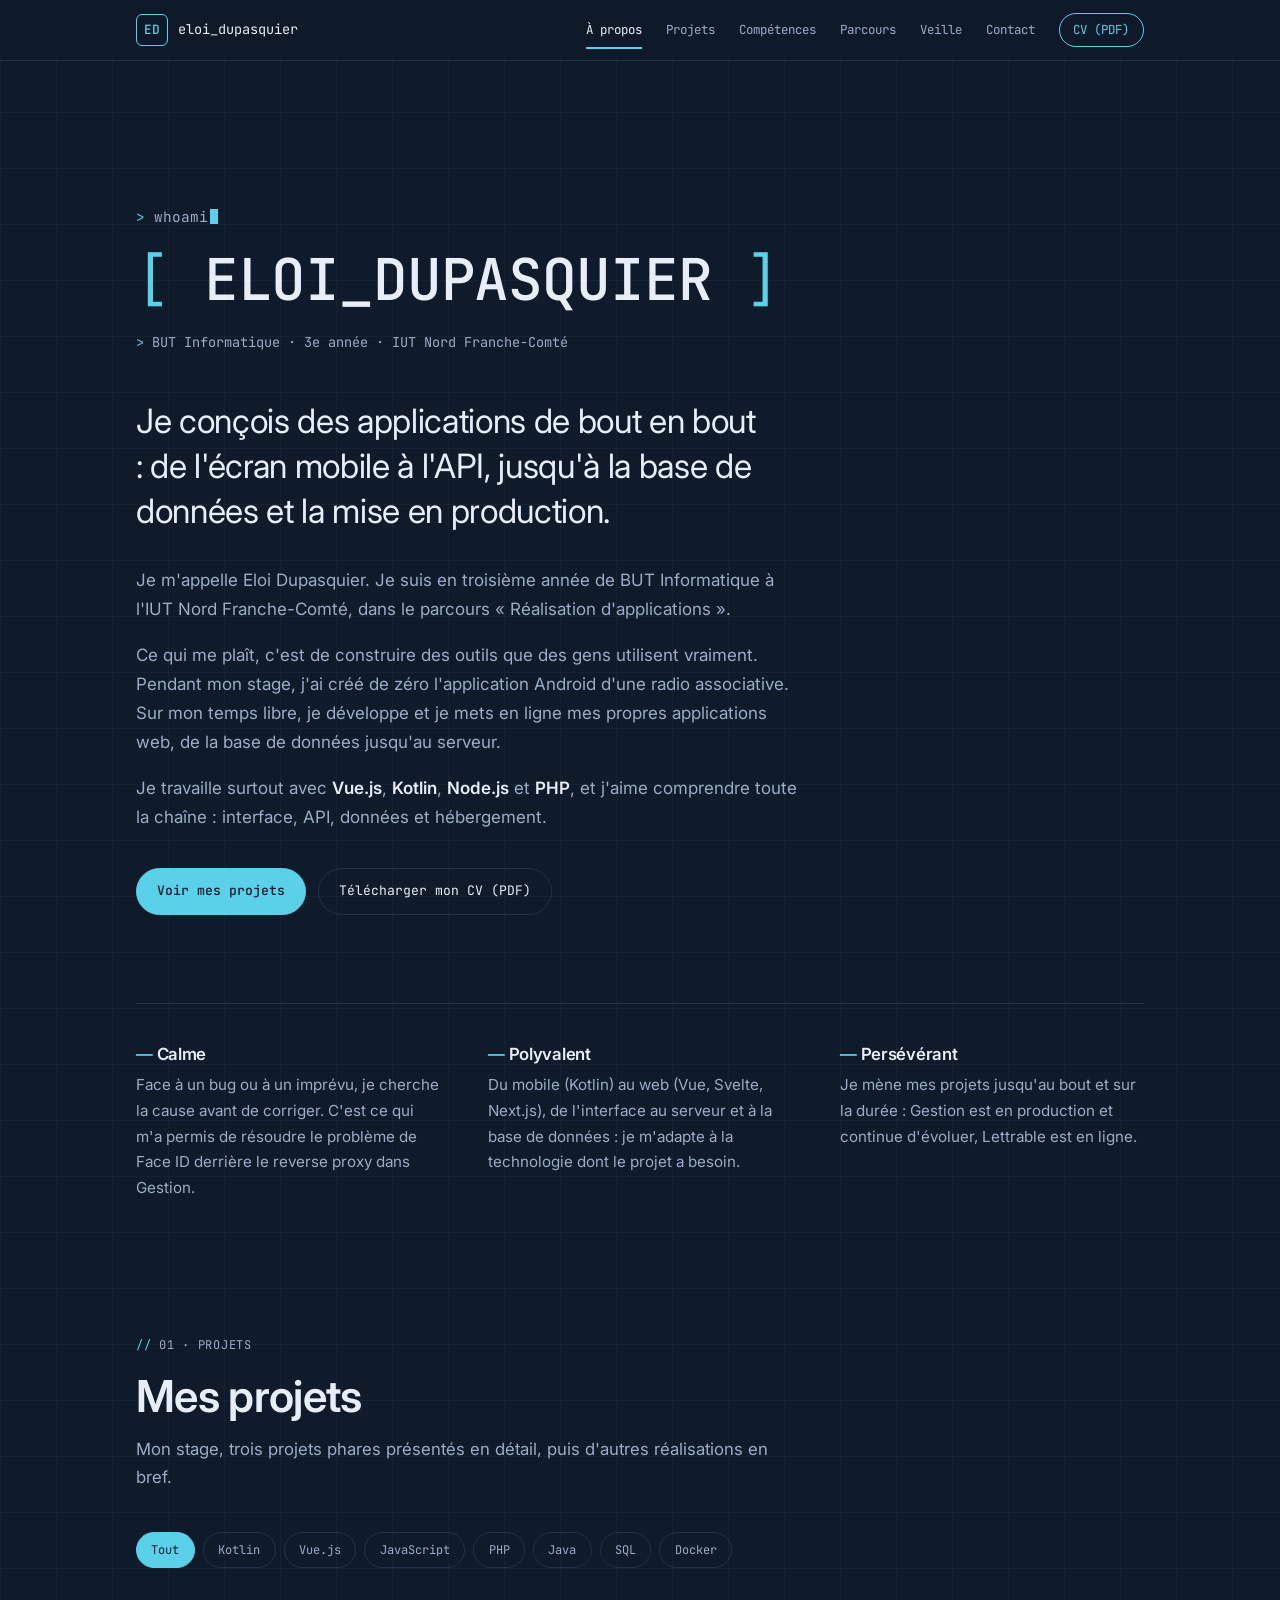
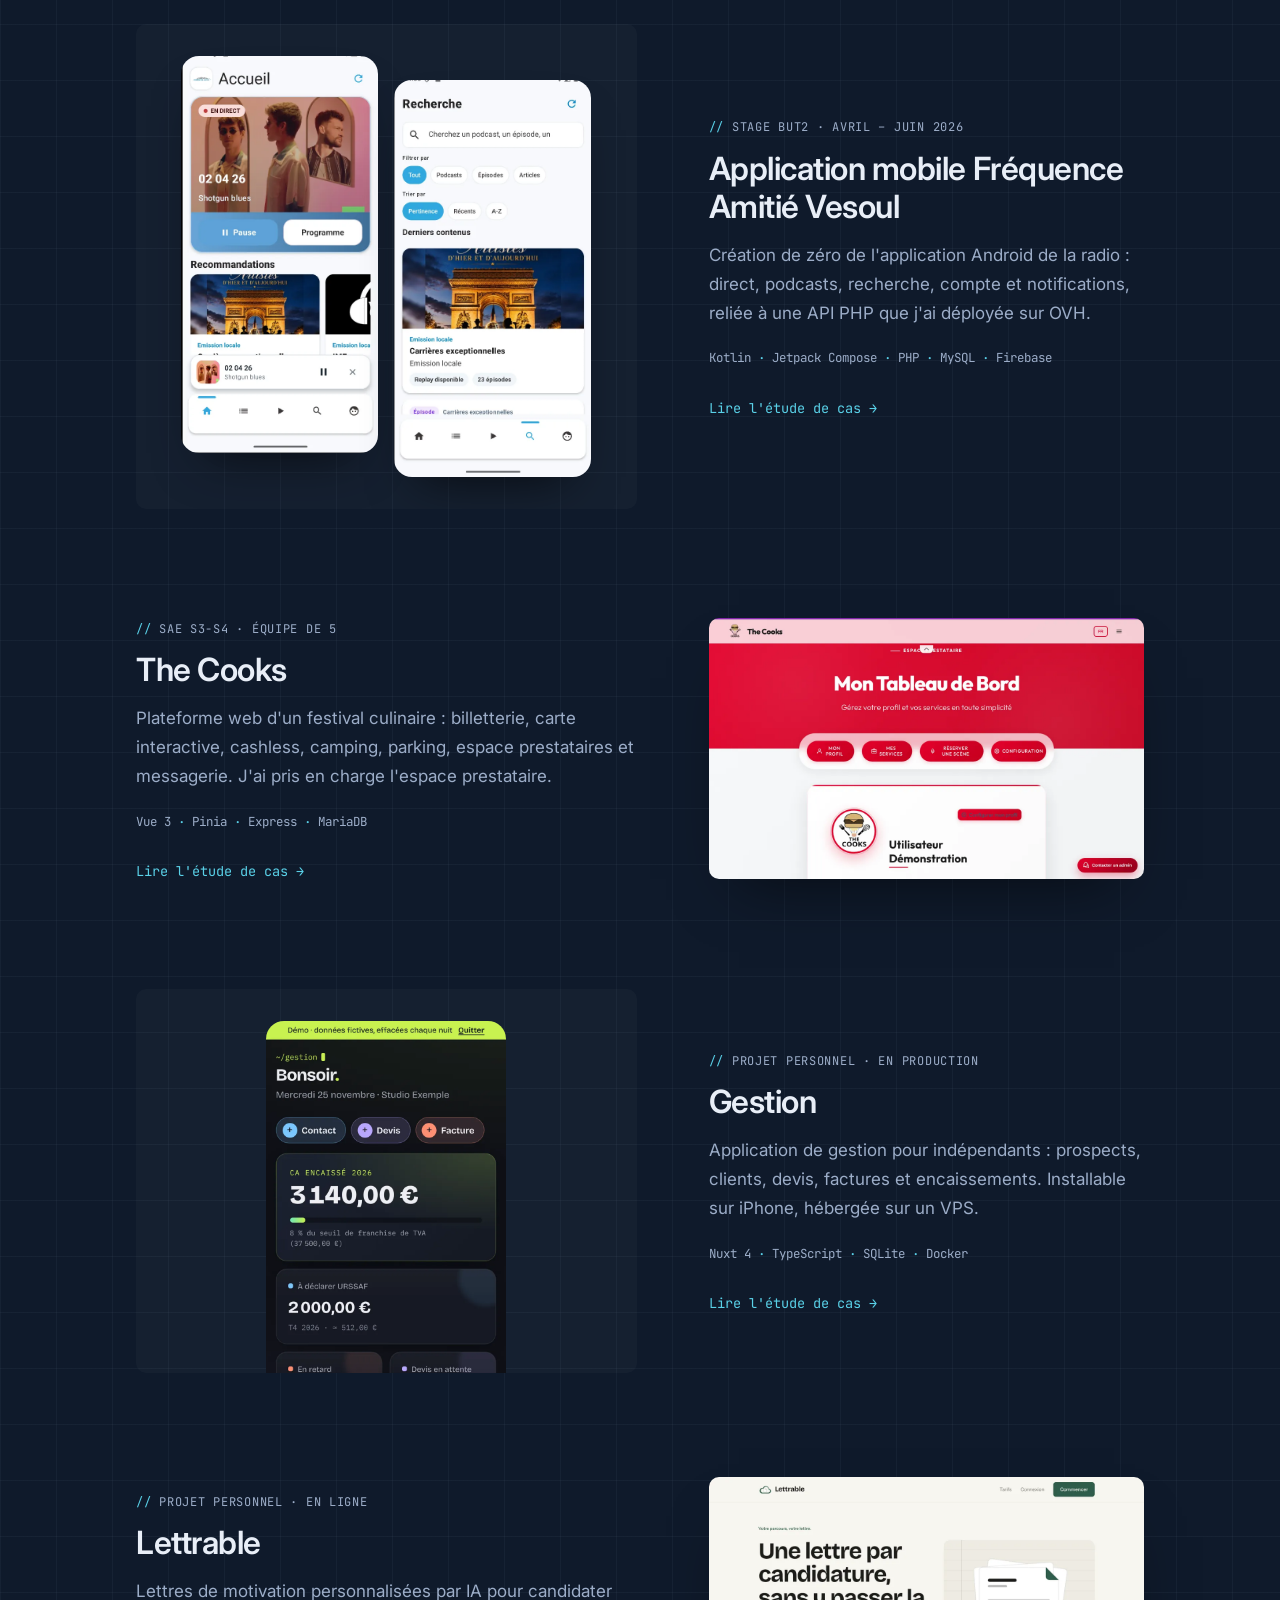
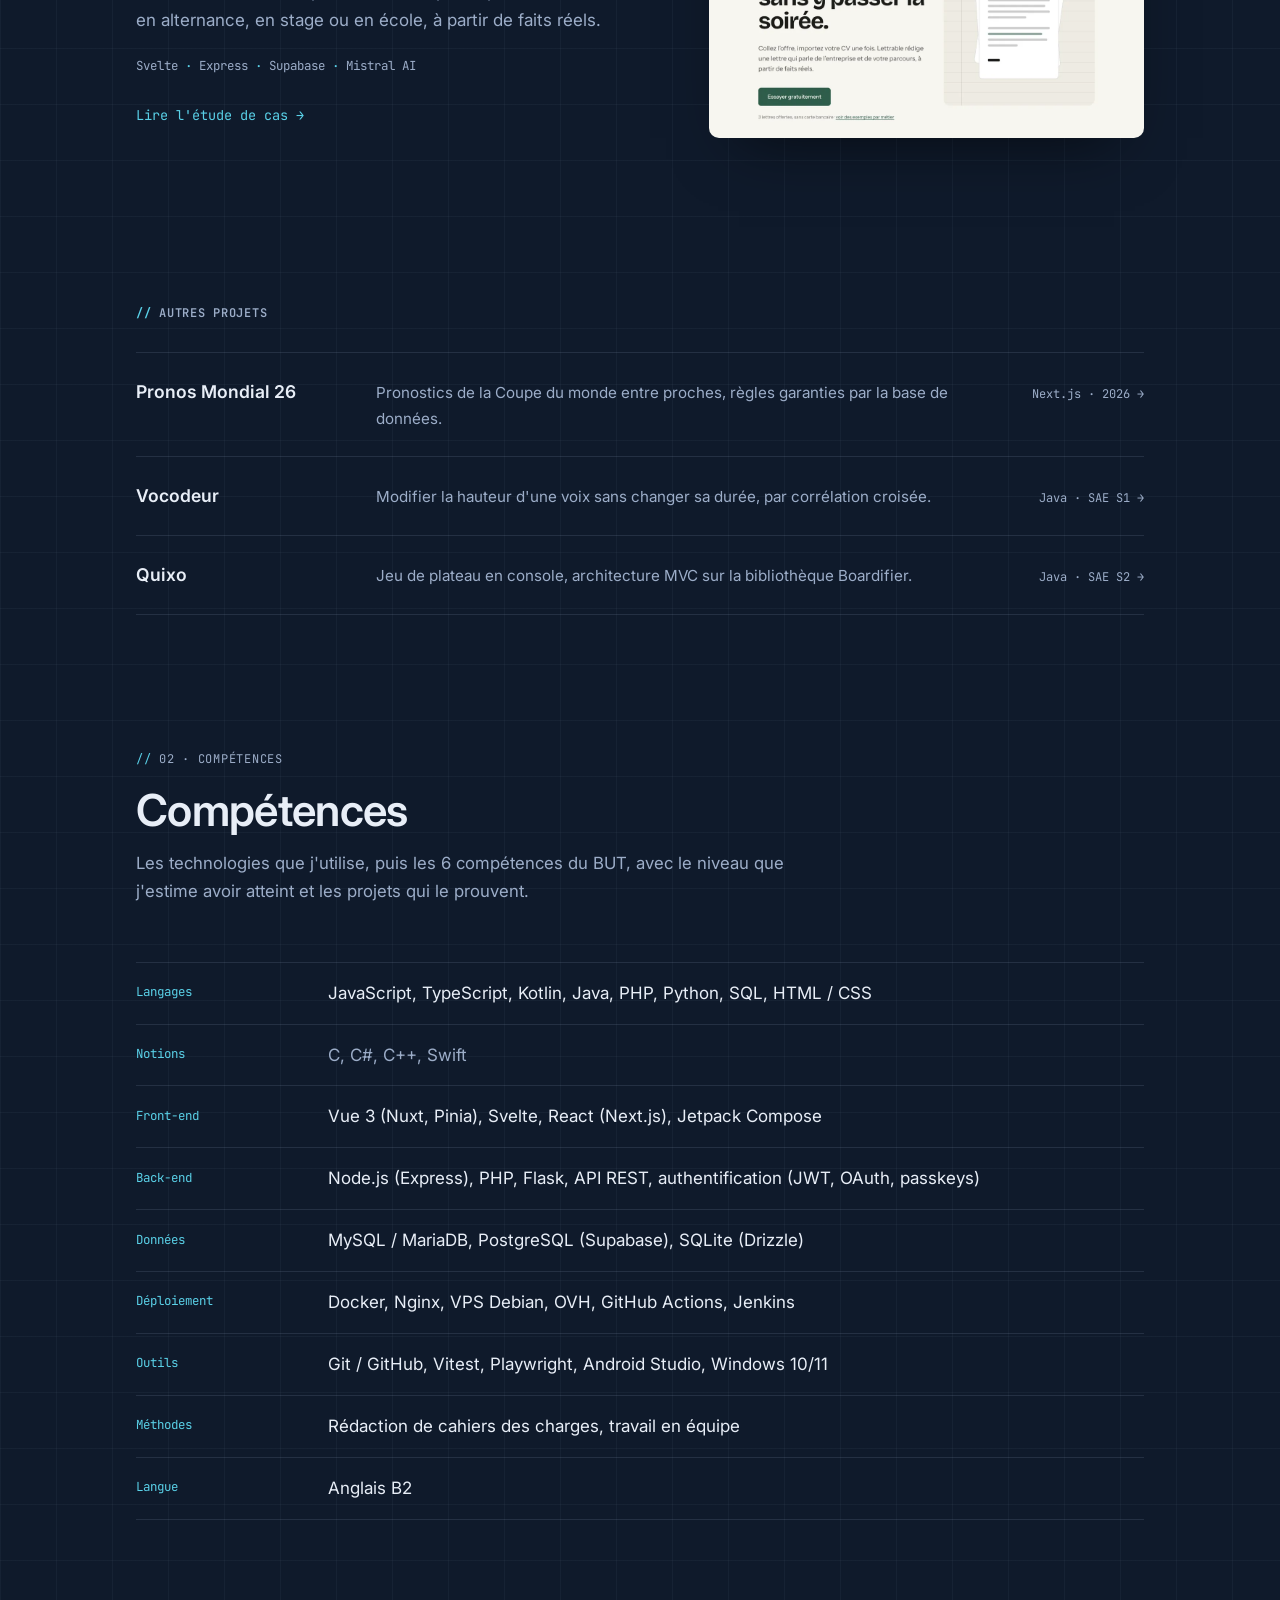
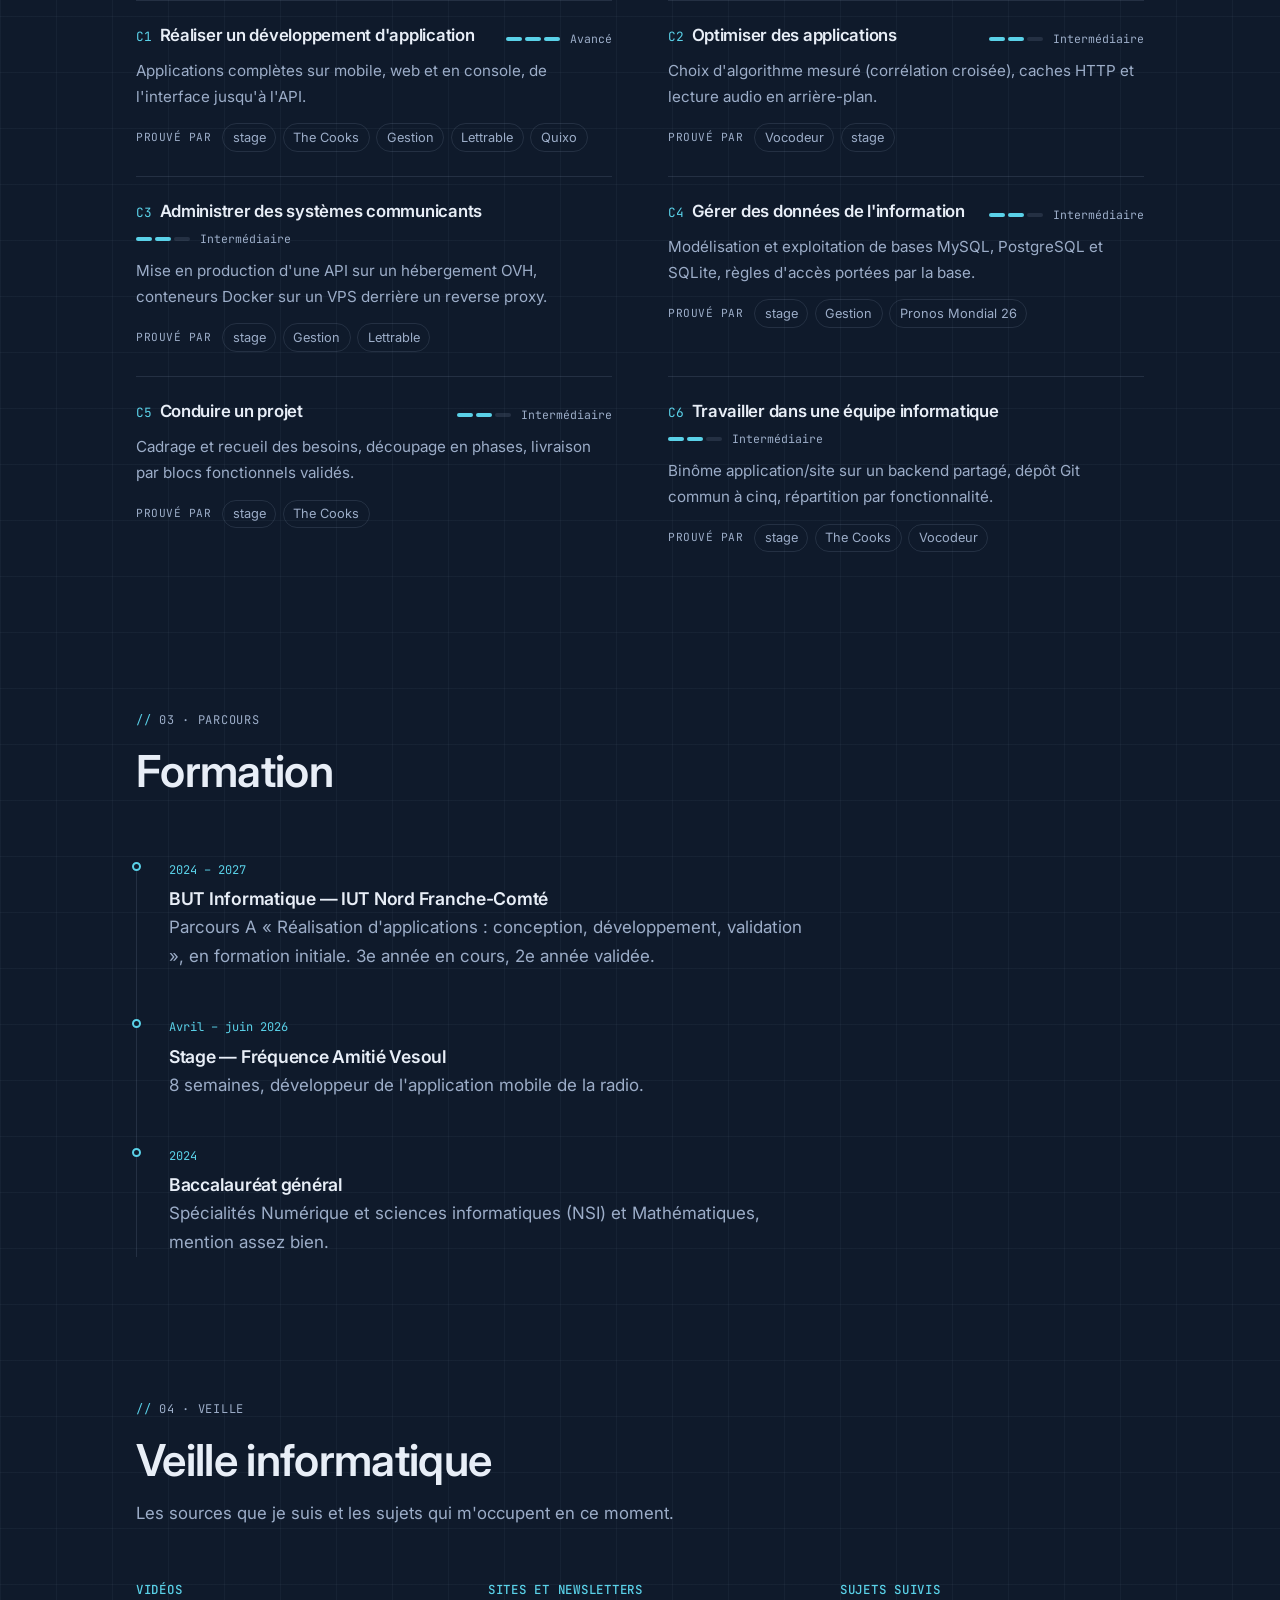
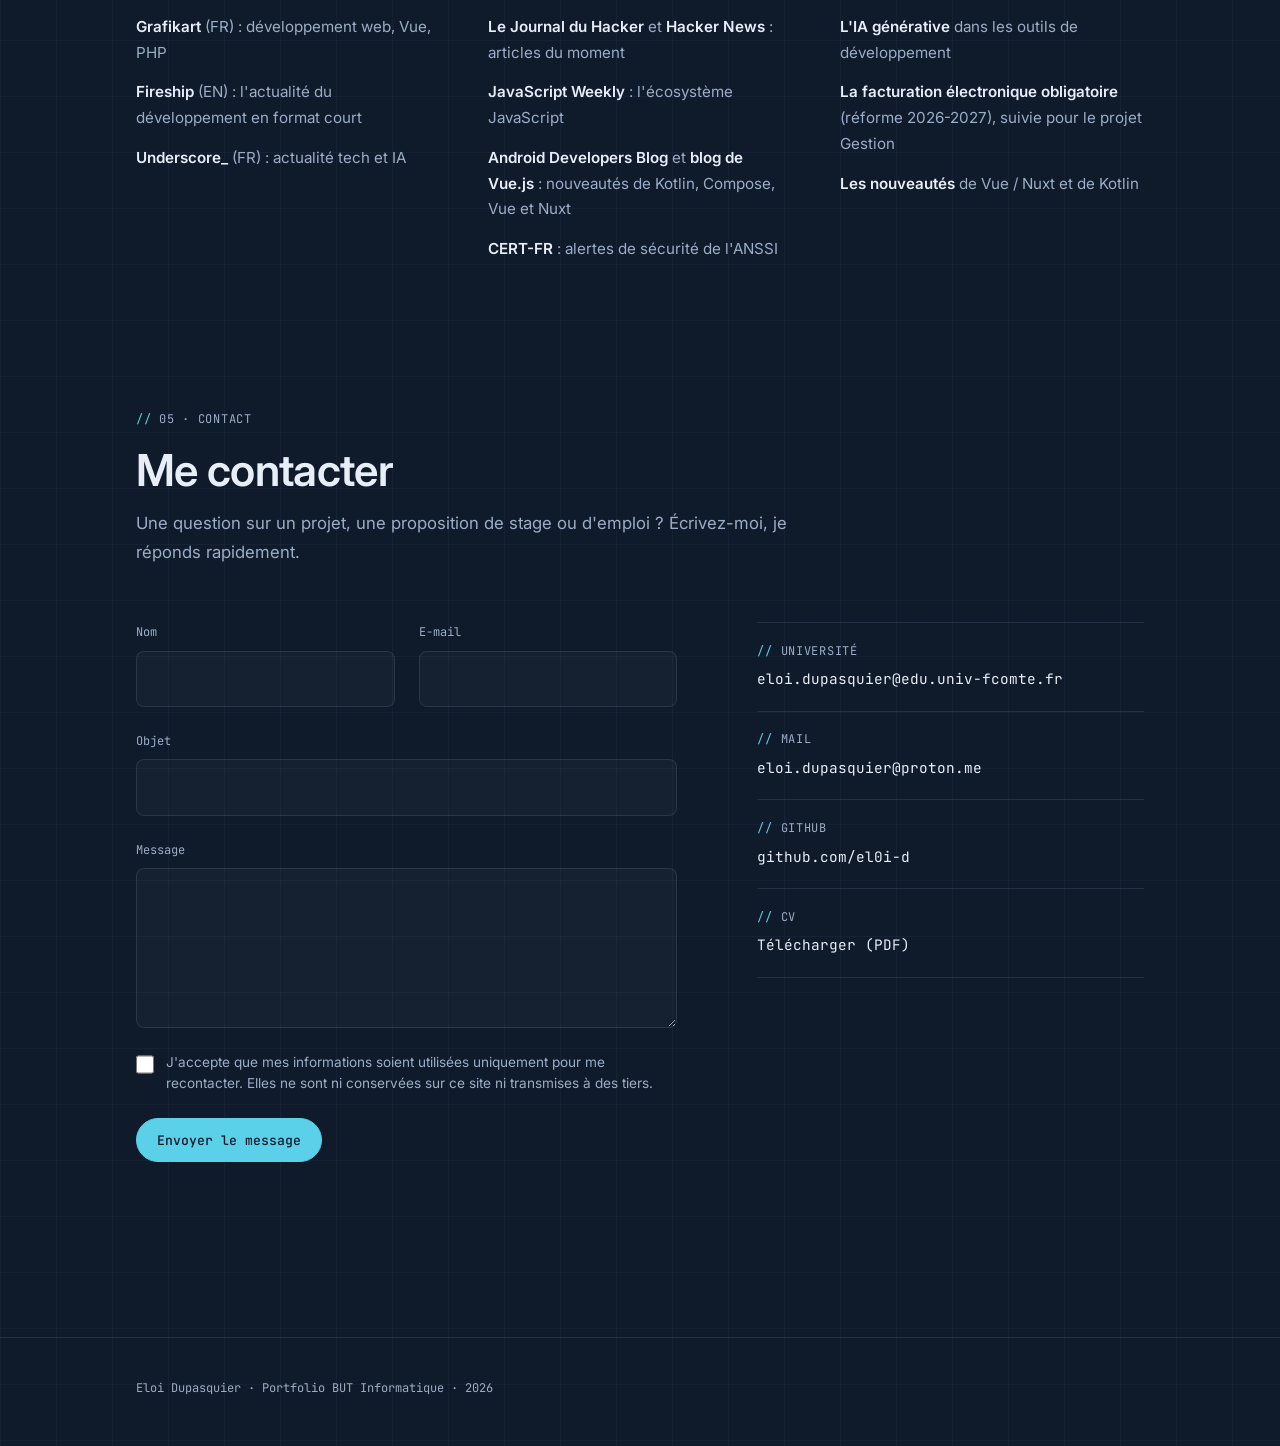
==== commit 810f5a6e: "Ajoute captures agrandissables, schémas explorables, compétences reliées et frise animée (à tester) " ====
--- a/index.html
+++ b/index.html
@@ -19,7 +19,7 @@
 <link href="https://fonts.googleapis.com/css2?family=Inter:wght@400;500;600&family=JetBrains+Mono:wght@400;500&display=swap" rel="stylesheet" />
 <!-- « ?v= » : à augmenter à chaque modification du CSS, pour que les
      navigateurs ne gardent pas l'ancienne version en cache. -->
-<link rel="stylesheet" href="assets/style.css?v=4" />
+<link rel="stylesheet" href="assets/style.css?v=5" />
 <script type="application/ld+json">
 {
   "@context": "https://schema.org",
@@ -220,7 +220,7 @@
             <span class="level"><span class="level-bar" aria-hidden="true"><span class="on"></span><span class="on"></span><span class="on"></span></span>Avancé</span>
           </div>
           <p>Applications complètes sur mobile, web et en console, de l'interface jusqu'à l'API.</p>
-          <p class="proofs">Prouvé par : stage, The Cooks, Gestion, Lettrable, Quixo</p>
+          <p class="proofs"><span class="proofs-label">Prouvé par</span><a class="proof" href="projets/frequence-amitie-vesoul.html">stage</a><a class="proof" href="projets/the-cooks.html">The Cooks</a><a class="proof" href="projets/gestion.html">Gestion</a><a class="proof" href="projets/lettrable.html">Lettrable</a><a class="proof" href="projets/quixo.html">Quixo</a></p>
         </li>
         <li>
           <div class="but-head">
@@ -228,7 +228,7 @@
             <span class="level"><span class="level-bar" aria-hidden="true"><span class="on"></span><span class="on"></span><span></span></span>Intermédiaire</span>
           </div>
           <p>Choix d'algorithme mesuré (corrélation croisée), caches HTTP et lecture audio en arrière-plan.</p>
-          <p class="proofs">Prouvé par : Vocodeur, stage</p>
+          <p class="proofs"><span class="proofs-label">Prouvé par</span><a class="proof" href="projets/vocodeur.html">Vocodeur</a><a class="proof" href="projets/frequence-amitie-vesoul.html">stage</a></p>
         </li>
         <li>
           <div class="but-head">
@@ -236,7 +236,7 @@
             <span class="level"><span class="level-bar" aria-hidden="true"><span class="on"></span><span class="on"></span><span></span></span>Intermédiaire</span>
           </div>
           <p>Mise en production d'une API sur un hébergement OVH, conteneurs Docker sur un VPS derrière un reverse proxy.</p>
-          <p class="proofs">Prouvé par : stage, Gestion, Lettrable</p>
+          <p class="proofs"><span class="proofs-label">Prouvé par</span><a class="proof" href="projets/frequence-amitie-vesoul.html">stage</a><a class="proof" href="projets/gestion.html">Gestion</a><a class="proof" href="projets/lettrable.html">Lettrable</a></p>
         </li>
         <li>
           <div class="but-head">
@@ -244,7 +244,7 @@
             <span class="level"><span class="level-bar" aria-hidden="true"><span class="on"></span><span class="on"></span><span></span></span>Intermédiaire</span>
           </div>
           <p>Modélisation et exploitation de bases MySQL, PostgreSQL et SQLite, règles d'accès portées par la base.</p>
-          <p class="proofs">Prouvé par : stage, Gestion, Pronos Mondial 26</p>
+          <p class="proofs"><span class="proofs-label">Prouvé par</span><a class="proof" href="projets/frequence-amitie-vesoul.html">stage</a><a class="proof" href="projets/gestion.html">Gestion</a><a class="proof" href="projets/pronos-mondial-26.html">Pronos Mondial 26</a></p>
         </li>
         <li>
           <div class="but-head">
@@ -252,7 +252,7 @@
             <span class="level"><span class="level-bar" aria-hidden="true"><span class="on"></span><span class="on"></span><span></span></span>Intermédiaire</span>
           </div>
           <p>Cadrage et recueil des besoins, découpage en phases, livraison par blocs fonctionnels validés.</p>
-          <p class="proofs">Prouvé par : stage, The Cooks</p>
+          <p class="proofs"><span class="proofs-label">Prouvé par</span><a class="proof" href="projets/frequence-amitie-vesoul.html">stage</a><a class="proof" href="projets/the-cooks.html">The Cooks</a></p>
         </li>
         <li>
           <div class="but-head">
@@ -260,7 +260,7 @@
             <span class="level"><span class="level-bar" aria-hidden="true"><span class="on"></span><span class="on"></span><span></span></span>Intermédiaire</span>
           </div>
           <p>Binôme application/site sur un backend partagé, dépôt Git commun à cinq, répartition par fonctionnalité.</p>
-          <p class="proofs">Prouvé par : stage, The Cooks, Vocodeur</p>
+          <p class="proofs"><span class="proofs-label">Prouvé par</span><a class="proof" href="projets/frequence-amitie-vesoul.html">stage</a><a class="proof" href="projets/the-cooks.html">The Cooks</a><a class="proof" href="projets/vocodeur.html">Vocodeur</a></p>
         </li>
       </ul>
     </div>
@@ -392,7 +392,7 @@
 <footer class="site-footer">
   <div class="wrap">Eloi Dupasquier · Portfolio BUT Informatique · 2026</div>
 </footer>
-<script src="assets/contact.js?v=4" defer></script>
-<script src="assets/anim.js?v=4" defer></script>
+<script src="assets/contact.js?v=5" defer></script>
+<script src="assets/anim.js?v=5" defer></script>
 </body>
 </html>
--- a/assets/style.css
+++ b/assets/style.css
@@ -507,3 +507,77 @@
   .caret { animation: none; }
   .archi li + li::after, .grid-glow { display: none; }
 }
+
+/* ---------- Compétences reliées aux projets ---------- */
+.proofs { display: flex; flex-wrap: wrap; align-items: center; gap: 0.4rem; margin-top: 0.85rem !important; }
+.proofs-label { font-family: var(--font-mono); font-size: 0.7rem; color: var(--muted); text-transform: uppercase; letter-spacing: 0.05em; margin-right: 0.25rem; }
+.proof {
+  font-size: 0.8rem; padding: 0.15rem 0.6rem; border: 1px solid var(--line); border-radius: 999px;
+  color: var(--muted); text-decoration: none; transition: color 0.2s ease, border-color 0.2s ease, background 0.2s ease, box-shadow 0.2s ease;
+}
+.proof:hover { color: var(--text); border-color: var(--accent); }
+/* Au survol (ou au focus clavier) d'une compétence, ses projets s'allument. */
+.but li:hover .proof, .but li:focus-within .proof { color: var(--accent); border-color: rgba(90, 209, 232, 0.5); background: var(--accent-soft); }
+.but li { transition: background 0.2s ease; }
+
+/* Barres de niveau qui se remplissent à l'arrivée sur la section. */
+.js .level-bar span.on { transform: scaleX(0); transform-origin: left; transition: transform 0.6s cubic-bezier(0.2, 0.7, 0.2, 1); }
+.js .level-bar span.on:nth-child(2) { transition-delay: 0.12s; }
+.js .level-bar span.on:nth-child(3) { transition-delay: 0.24s; }
+.js .rempli .level-bar span.on { transform: scaleX(1); }
+
+/* ---------- Frise du parcours qui se dessine ---------- */
+.js .timeline { position: relative; }
+.js .timeline li { border-left-color: transparent; }
+.js .timeline::before, .js .timeline::after { content: ""; position: absolute; left: 0; top: 0.5rem; bottom: 0.5rem; width: 1px; }
+.js .timeline::before { background: var(--line); }
+.js .timeline::after { background: var(--accent); transform-origin: top; transform: scaleY(var(--trace, 0)); }
+.js .timeline li::before { transition: background 0.3s ease, box-shadow 0.3s ease; }
+.js .timeline li.atteint::before { background: var(--accent); box-shadow: 0 0 10px rgba(90, 209, 232, 0.6); }
+.js .timeline li h3, .js .timeline li p { transition: opacity 0.4s ease; }
+.js .timeline li:not(.atteint) h3, .js .timeline li:not(.atteint) p { opacity: 0.45; }
+
+/* ---------- Schémas explorables ---------- */
+.archi-btn {
+  display: block; width: 100%; padding: 0; border: 0; background: none; color: inherit; font: inherit; cursor: pointer; text-align: center;
+}
+.archi li:has(.archi-btn) { padding: 0; transition: border-color 0.2s ease, background 0.2s ease; }
+.archi-btn { padding: 1rem; border-radius: var(--radius); }
+.archi li:has(.archi-btn):hover, .archi li:has(.archi-btn[aria-expanded="true"]) { border-color: var(--accent); background: var(--accent-soft); }
+.archi-btn::after { content: "+ détail"; display: block; margin-top: 0.35rem; font-family: var(--font-mono); font-size: 0.68rem; color: var(--muted); }
+.archi-btn[aria-expanded="true"]::after { content: "– détail"; color: var(--accent); }
+/* Sans JavaScript, tous les détails restent lisibles sous le schéma. */
+.archi-details { margin: 1.25rem 0 0; display: grid; gap: 0.75rem; }
+.archi-details dt { font-family: var(--font-mono); font-size: 0.78rem; color: var(--accent); }
+.archi-details dd { margin: 0.15rem 0 0; color: var(--muted); font-size: 0.95rem; }
+.js .archi-details > div { display: none; }
+.js .archi-details > div.ouvert { display: block; animation: apparait 0.35s ease-out both; padding: 1rem 1.25rem; border-left: 2px solid var(--accent); background: var(--bg-soft); border-radius: 0 var(--radius) var(--radius) 0; }
+.js .archi-btn::after { display: block; }
+.archi-btn::after { display: none; }
+
+/* ---------- Captures agrandissables ---------- */
+.js .figure img { cursor: zoom-in; transition: transform 0.25s ease; }
+.js .figure img:hover { transform: scale(1.01); }
+.lightbox {
+  width: min(92vw, 70rem); max-height: 92vh; padding: 0; border: 1px solid var(--line); border-radius: var(--radius);
+  background: var(--bg); color: var(--text); overflow: auto;
+}
+.lightbox::backdrop { background: rgba(5, 10, 20, 0.82); -webkit-backdrop-filter: blur(4px); backdrop-filter: blur(4px); }
+.lightbox[open] { animation: apparait 0.25s ease-out both; }
+.lightbox-inner { display: grid; gap: 1.25rem; padding: 1.25rem; }
+.lightbox img { width: 100%; max-height: 72vh; object-fit: contain; border-radius: 8px; background: #fff; }
+.lightbox--phone img { width: auto; max-width: 100%; margin: 0 auto; border-radius: 18px; }
+.lightbox figcaption { color: var(--muted); font-size: 0.95rem; max-width: var(--narrow); }
+.lightbox figcaption strong { display: block; color: var(--text); margin-bottom: 0.3rem; }
+.lightbox-close {
+  position: sticky; top: 0.75rem; justify-self: end; margin: 0.75rem 0.75rem -3.25rem auto; z-index: 1;
+  width: 2.5rem; height: 2.5rem; border-radius: 50%; border: 1px solid var(--line); background: rgba(15, 26, 43, 0.9);
+  color: var(--text); font-size: 1.2rem; cursor: pointer; display: grid; place-items: center;
+}
+.lightbox-close:hover { border-color: var(--accent); color: var(--accent); }
+
+@media (prefers-reduced-motion: reduce) {
+  .js .level-bar span.on { transform: none; transition: none; }
+  .js .timeline::after { transform: none; }
+  .js .timeline li:not(.atteint) h3, .js .timeline li:not(.atteint) p { opacity: 1; }
+}
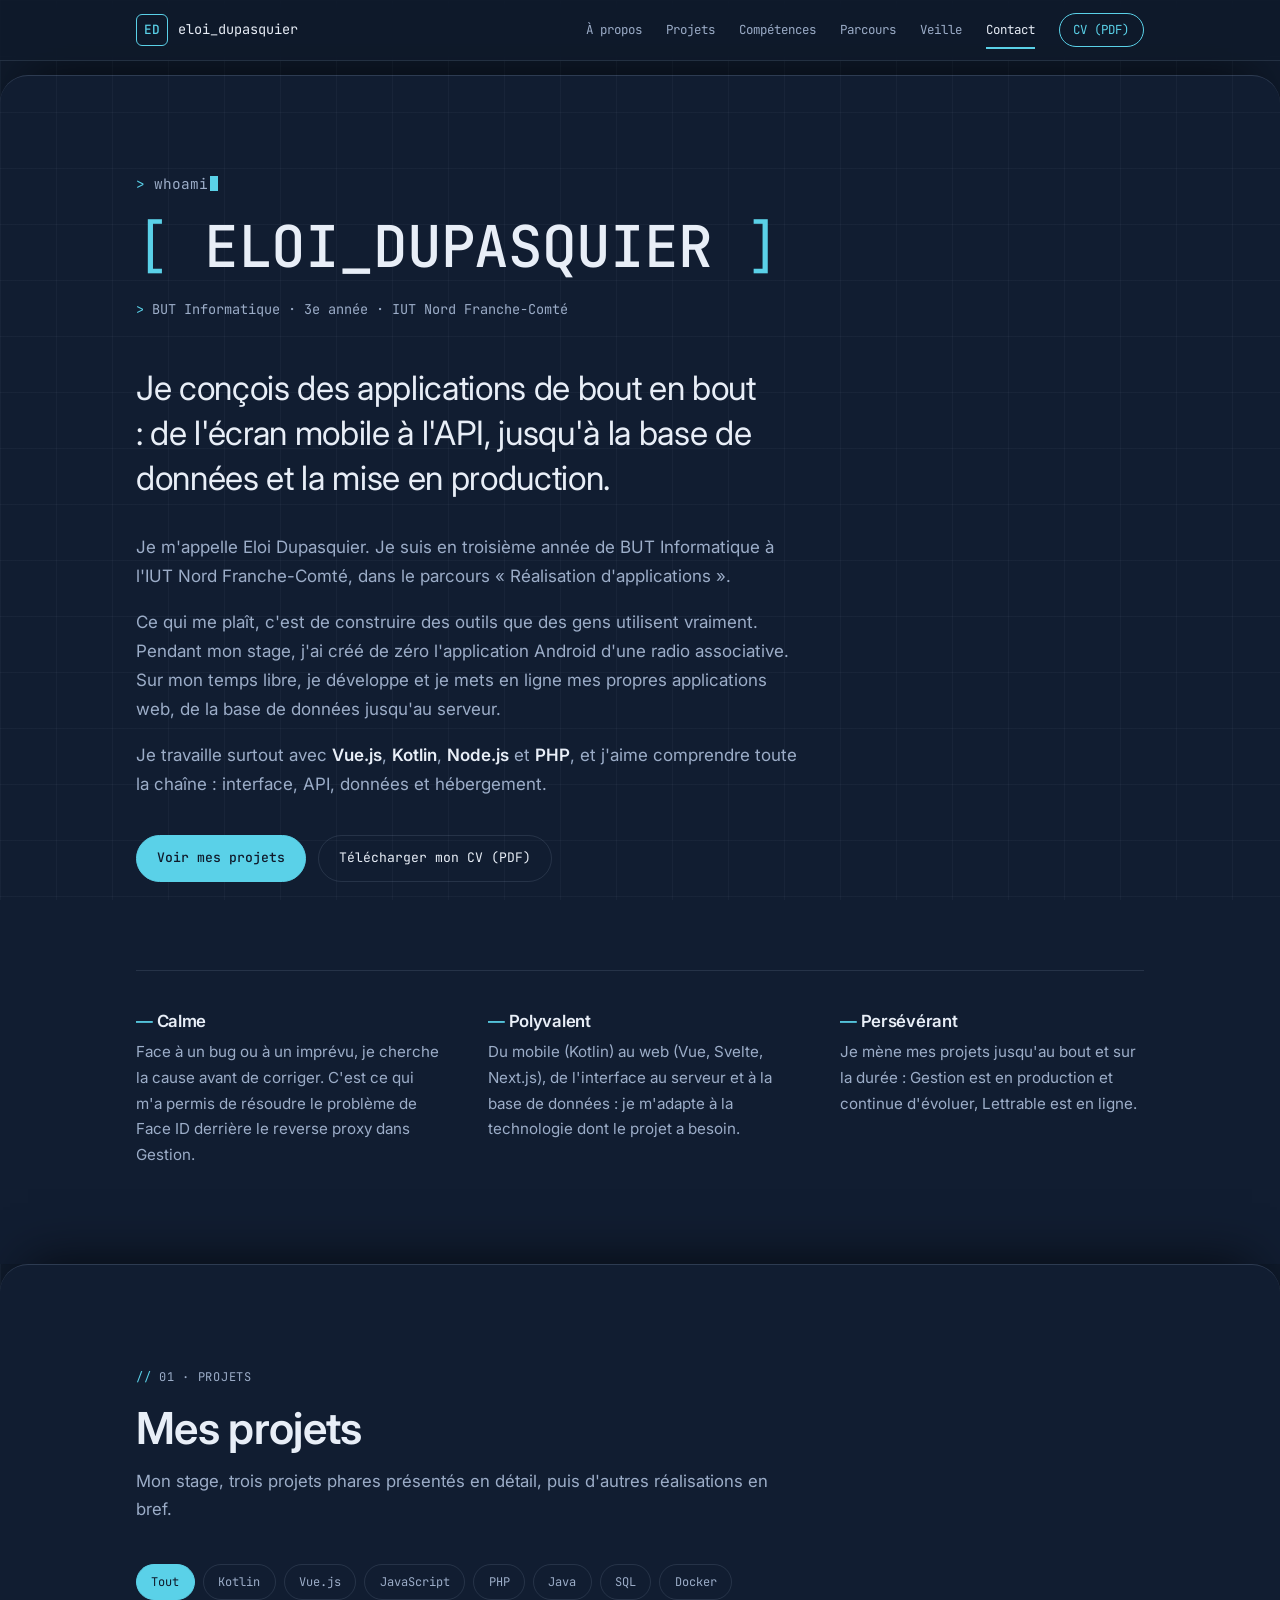
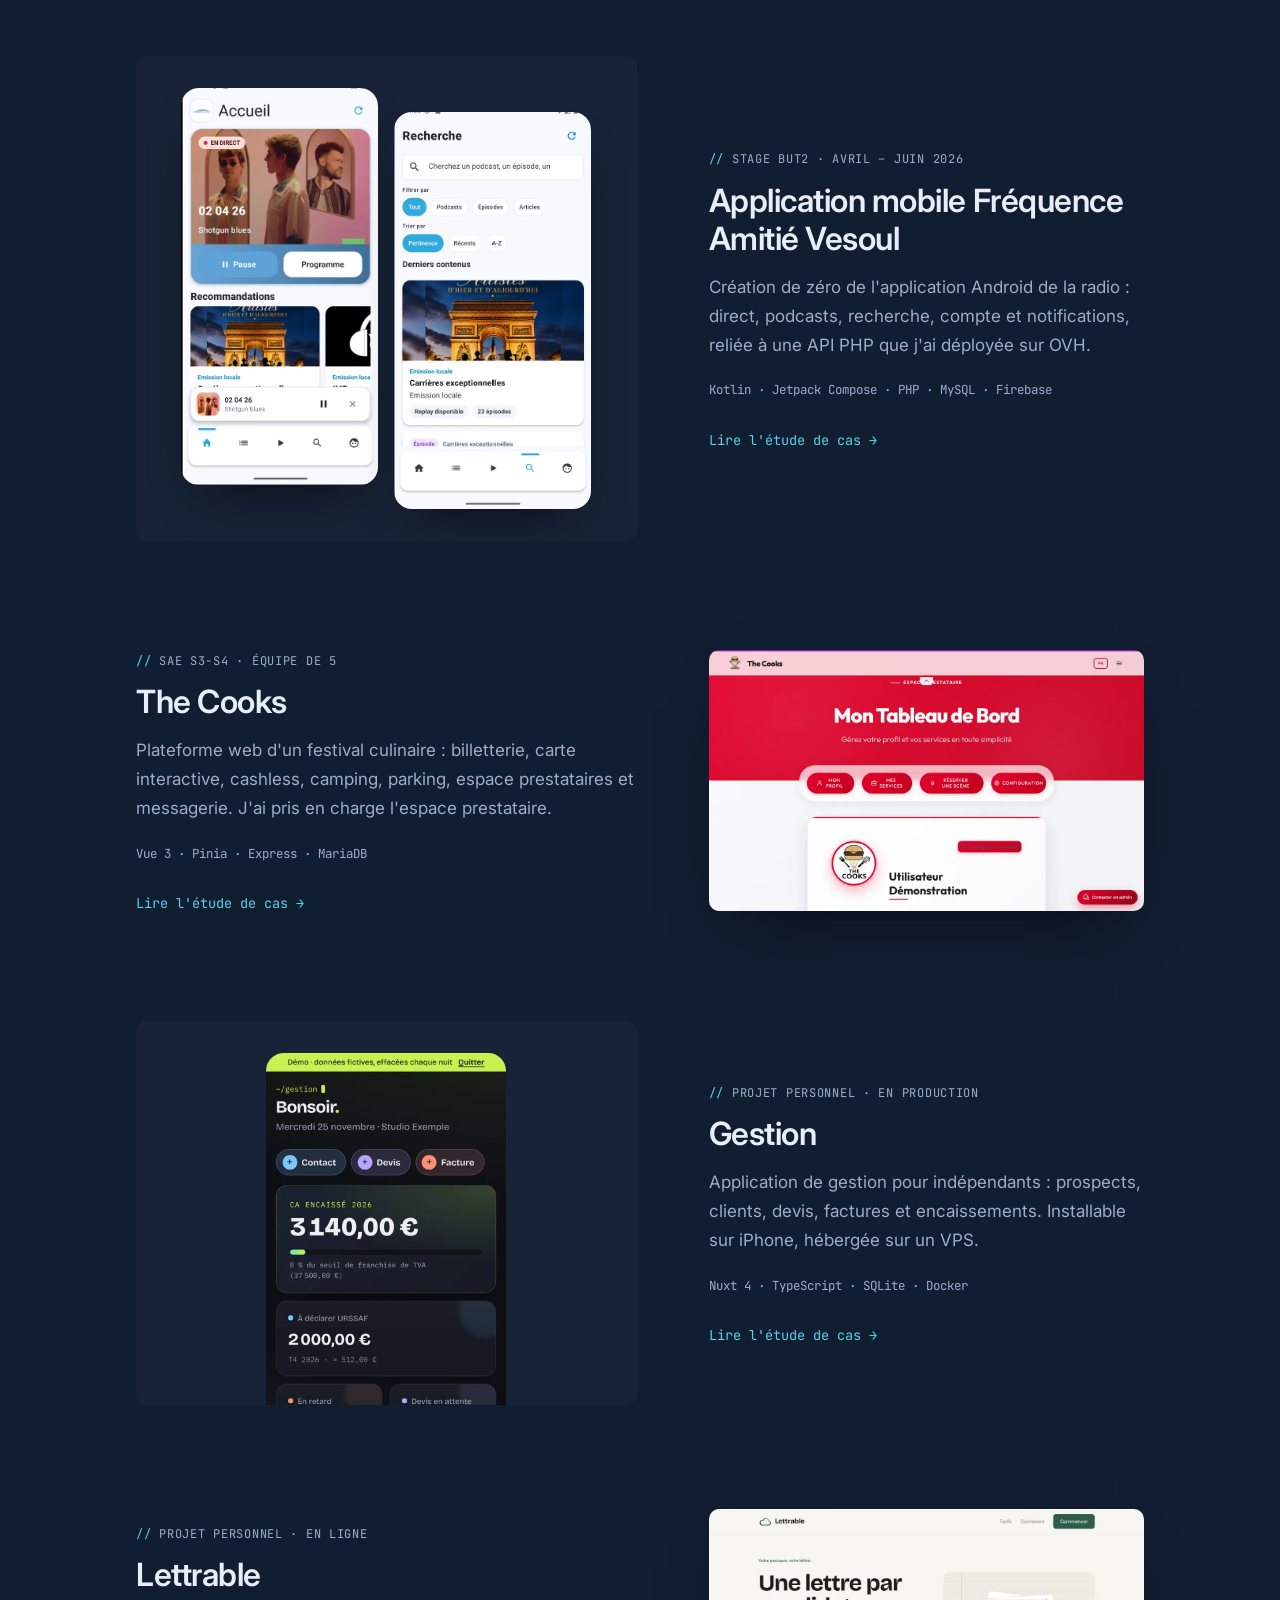
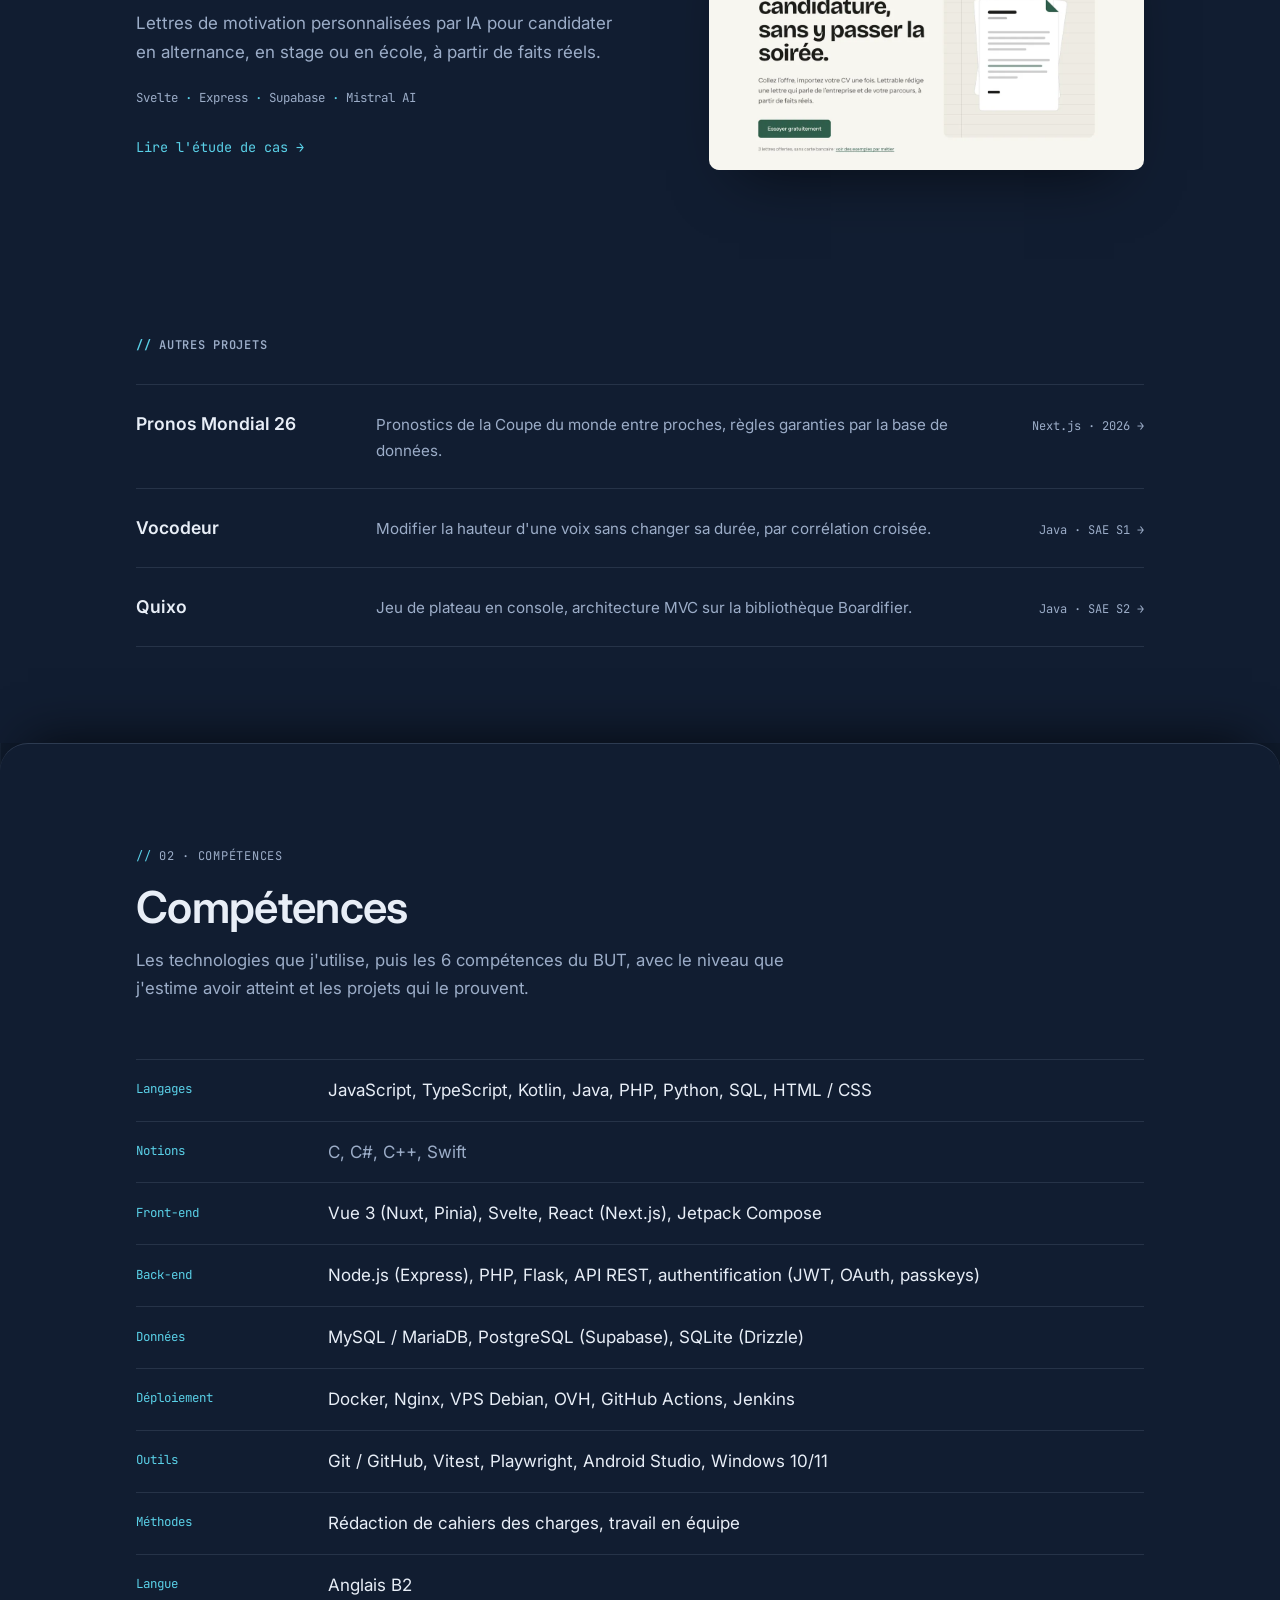
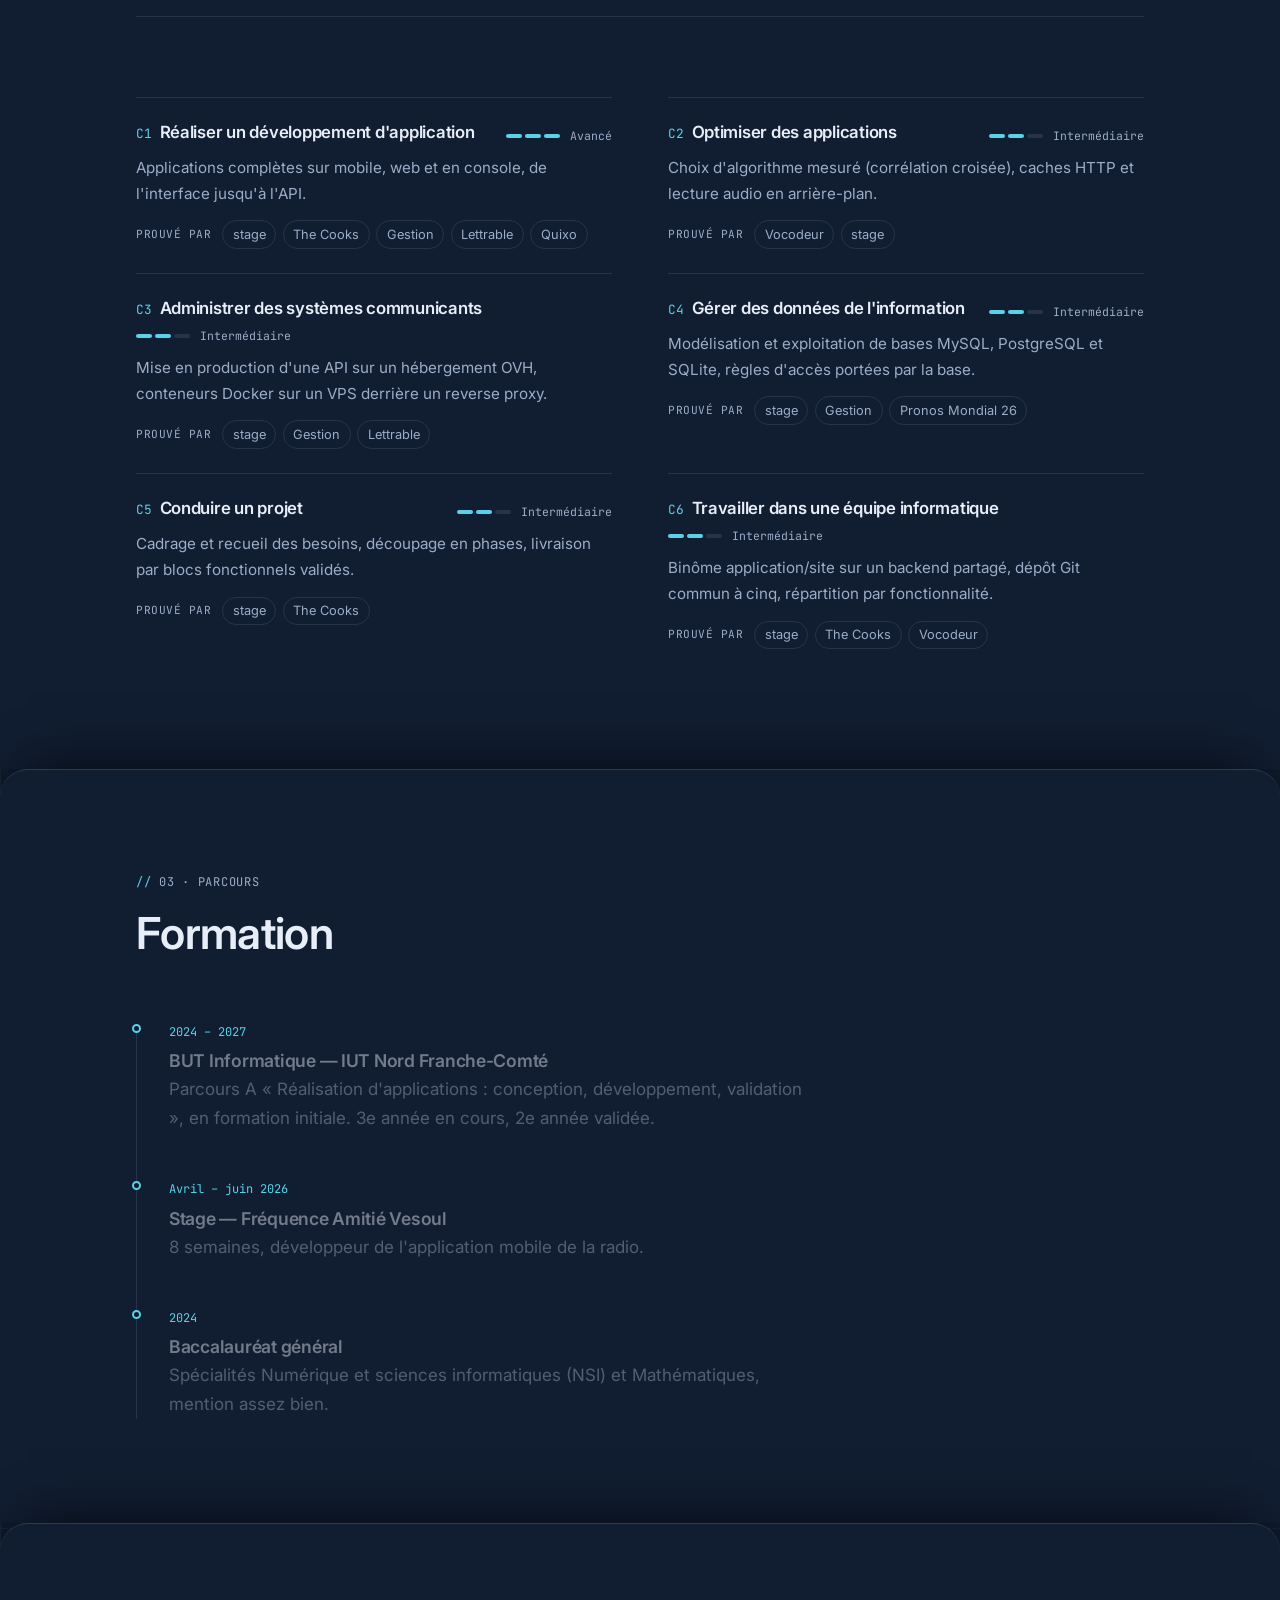
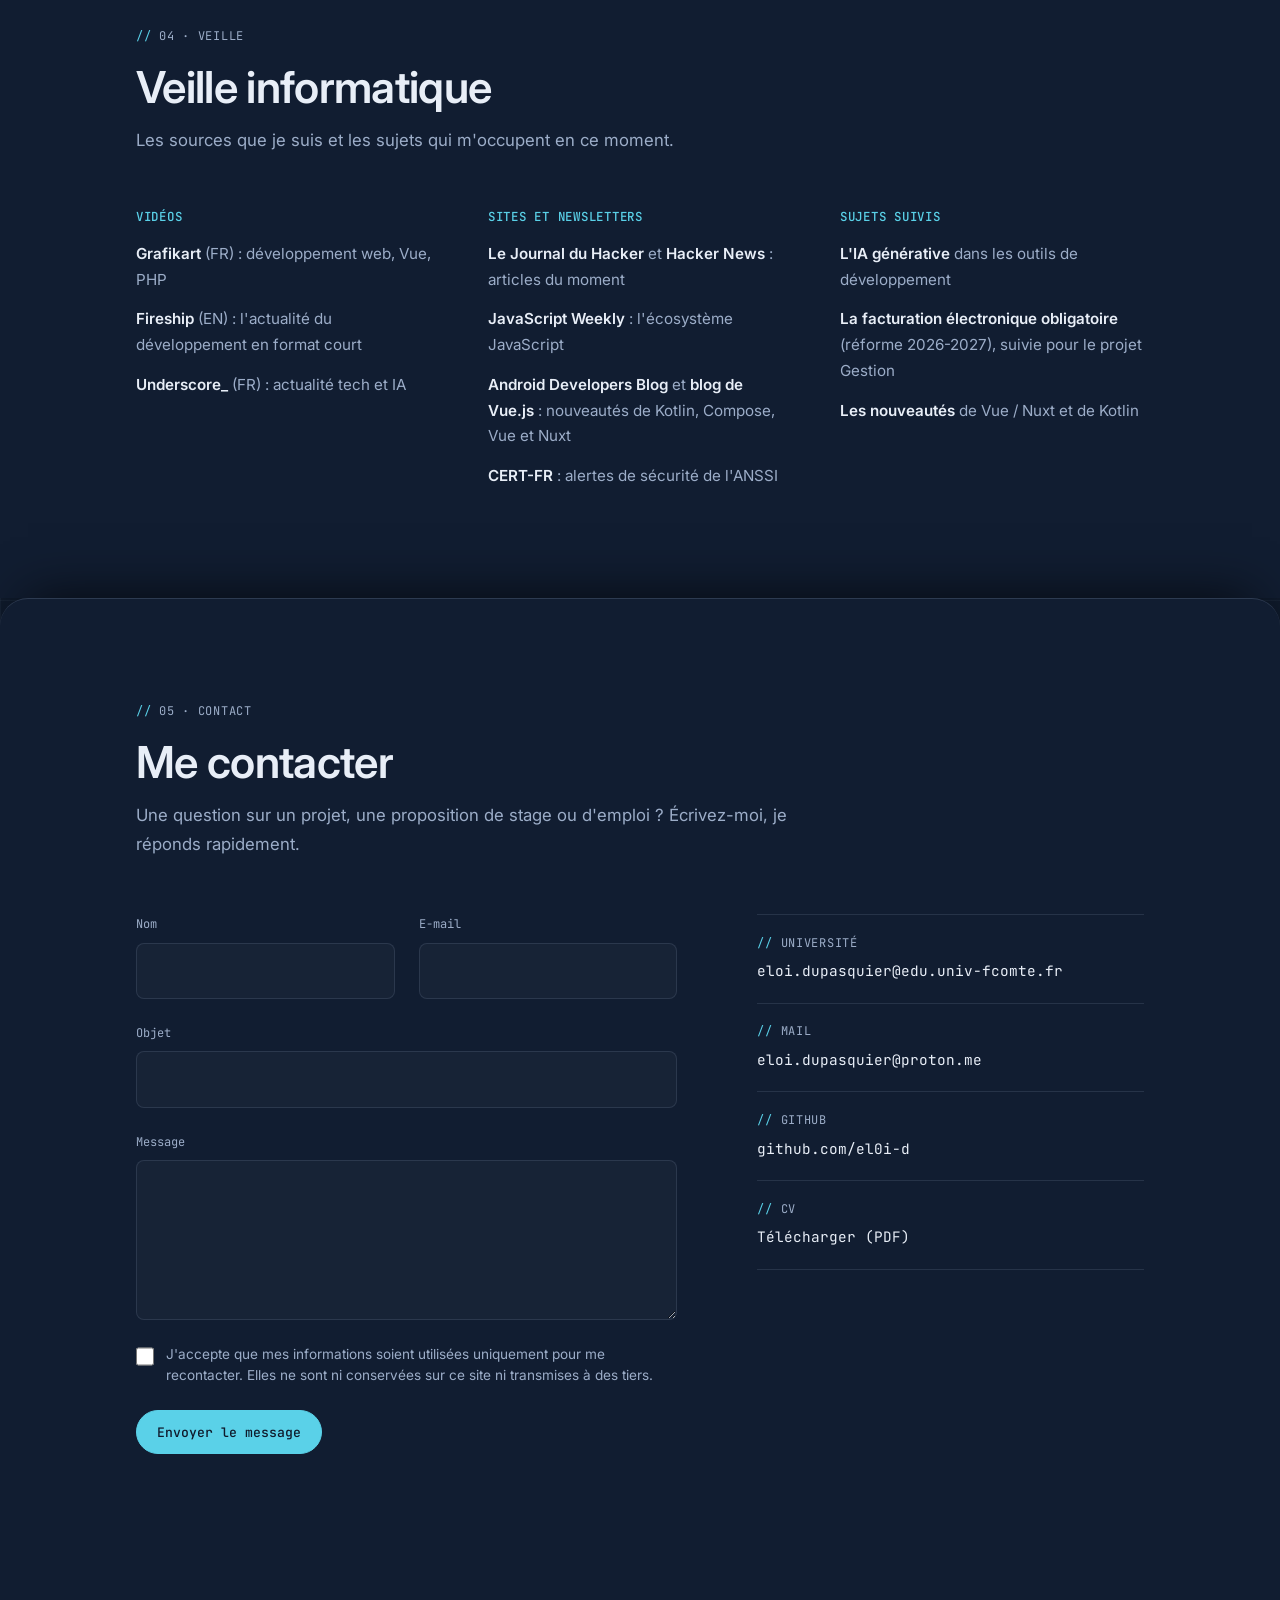
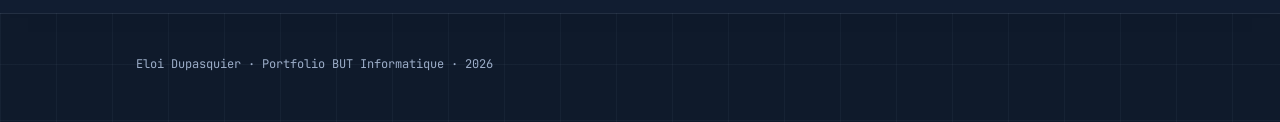
==== commit eb9638d0: "Essaie un défilement en cartes qui s'empilent (à tester) Co-Authored-By: Claude Opus 5.5 <noreply@an" ====
--- a/index.html
+++ b/index.html
@@ -19,7 +19,7 @@
 <link href="https://fonts.googleapis.com/css2?family=Inter:wght@400;500;600&family=JetBrains+Mono:wght@400;500&display=swap" rel="stylesheet" />
 <!-- « ?v= » : à augmenter à chaque modification du CSS, pour que les
      navigateurs ne gardent pas l'ancienne version en cache. -->
-<link rel="stylesheet" href="assets/style.css?v=5" />
+<link rel="stylesheet" href="assets/style.css?v=6" />
 <script type="application/ld+json">
 {
   "@context": "https://schema.org",
@@ -57,7 +57,7 @@
 <main id="main">
 
   <!-- ============ À PROPOS ============ -->
-  <section class="hero" id="a-propos" aria-labelledby="a-propos-titre">
+  <section class="hero stack-card" id="a-propos" aria-labelledby="a-propos-titre">
     <div class="wrap">
       <p class="hero-cmd-line" aria-hidden="true"><span class="prompt">&gt;</span> <span class="hero-cmd">whoami</span><span class="caret"></span></p>
       <h1 class="hero-id" id="a-propos-titre"><span class="bracket">[</span> ELOI_DUPASQUIER <span class="bracket">]</span></h1>
@@ -91,7 +91,7 @@
   </section>
 
   <!-- ============ PROJETS ============ -->
-  <section class="section" id="projets" aria-labelledby="projets-titre">
+  <section class="section stack-card" id="projets" aria-labelledby="projets-titre">
     <div class="wrap">
       <div class="section-head">
         <span class="label">01 · Projets</span>
@@ -193,7 +193,7 @@
   </section>
 
   <!-- ============ COMPÉTENCES ============ -->
-  <section class="section" id="competences" aria-labelledby="competences-titre">
+  <section class="section stack-card" id="competences" aria-labelledby="competences-titre">
     <div class="wrap">
       <div class="section-head">
         <span class="label">02 · Compétences</span>
@@ -267,7 +267,7 @@
   </section>
 
   <!-- ============ PARCOURS ============ -->
-  <section class="section" id="parcours" aria-labelledby="parcours-titre">
+  <section class="section stack-card" id="parcours" aria-labelledby="parcours-titre">
     <div class="wrap">
       <div class="section-head">
         <span class="label">03 · Parcours</span>
@@ -294,7 +294,7 @@
   </section>
 
   <!-- ============ VEILLE ============ -->
-  <section class="section" id="veille" aria-labelledby="veille-titre">
+  <section class="section stack-card" id="veille" aria-labelledby="veille-titre">
     <div class="wrap">
       <div class="section-head">
         <span class="label">04 · Veille</span>
@@ -332,7 +332,7 @@
   </section>
 
   <!-- ============ CONTACT ============ -->
-  <section class="section" id="contact" aria-labelledby="contact-titre">
+  <section class="section stack-card" id="contact" aria-labelledby="contact-titre">
     <div class="wrap">
       <div class="section-head">
         <span class="label">05 · Contact</span>
@@ -392,7 +392,7 @@
 <footer class="site-footer">
   <div class="wrap">Eloi Dupasquier · Portfolio BUT Informatique · 2026</div>
 </footer>
-<script src="assets/contact.js?v=5" defer></script>
-<script src="assets/anim.js?v=5" defer></script>
+<script src="assets/contact.js?v=6" defer></script>
+<script src="assets/anim.js?v=6" defer></script>
 </body>
 </html>
--- a/assets/style.css
+++ b/assets/style.css
@@ -581,3 +581,69 @@
   .js .timeline::after { transform: none; }
   .js .timeline li:not(.atteint) h3, .js .timeline li:not(.atteint) p { opacity: 1; }
 }
+
+/* =========================================================
+   Défilement en cartes qui s'empilent (assets/anim.js ajoute
+   la classe .stack-on). Sans JavaScript : défilement normal.
+   ========================================================= */
+
+.stack-on main { padding-top: 14px; }
+.stack-on .stack-card {
+  position: sticky;
+  /* « top » est calculé par anim.js : une carte plus haute que l'écran
+     ne se colle qu'une fois entièrement lue. */
+  top: 4.5rem;
+  background-color: #111d31;
+  background-image:
+    linear-gradient(var(--grid) 1px, transparent 1px),
+    linear-gradient(90deg, var(--grid) 1px, transparent 1px);
+  background-size: 56px 56px;
+  background-attachment: fixed;
+  border-top: 1px solid rgba(147, 166, 194, 0.22);
+  border-radius: 28px 28px 0 0;
+  box-shadow: 0 -28px 50px -28px rgba(0, 0, 0, 0.7);
+  transform-origin: 50% 0;
+}
+.stack-on .stack-card > * { position: relative; z-index: 1; }
+
+/* Accueil : chaque section devient une carte pleine largeur. */
+.stack-on .section,
+.stack-on .hero { padding-top: clamp(3.5rem, 8vw, 6rem); padding-bottom: clamp(3.5rem, 8vw, 6rem); }
+.stack-on .section:last-of-type { padding-bottom: clamp(4rem, 9vw, 7rem); }
+
+/* Fiches projets : cartes dans la colonne, coins arrondis partout. */
+.stack-on .case-hero.stack-card,
+.stack-on .case-section.stack-card {
+  max-width: none;
+  margin-top: 1.25rem;
+  padding: clamp(1.75rem, 4.5vw, 3.25rem);
+  border: 1px solid rgba(147, 166, 194, 0.18);
+  border-radius: 22px;
+}
+.stack-on .case-hero.stack-card { margin-top: clamp(1.5rem, 4vw, 2.5rem); }
+.stack-on .case-hero .back { margin-bottom: 1.5rem; }
+.stack-on .case-body { max-width: none; }
+.stack-on .case-section > :not(.figures):not(.archi):not(.table-wrap):not(figure) { max-width: var(--narrow); }
+.stack-on .figures { width: auto; }
+.stack-on .case-nav { margin-top: 3rem; }
+
+/* Lueur de la grille : dessinée dans la carte survolée. */
+.stack-card::before {
+  content: ""; position: absolute; inset: 0; z-index: 0; pointer-events: none; border-radius: inherit;
+  background-image:
+    linear-gradient(rgba(90, 209, 232, 0.35) 1px, transparent 1px),
+    linear-gradient(90deg, rgba(90, 209, 232, 0.35) 1px, transparent 1px);
+  background-size: 56px 56px;
+  background-attachment: fixed;
+  -webkit-mask-image: radial-gradient(220px circle at var(--gx, -999px) var(--gy, -999px), #000, transparent 70%);
+  mask-image: radial-gradient(220px circle at var(--gx, -999px) var(--gy, -999px), #000, transparent 70%);
+  opacity: 0; transition: opacity 0.4s ease;
+}
+.stack-card.lueur::before { opacity: 1; }
+
+@media (max-width: 48rem) {
+  .stack-on .stack-card { border-radius: 20px 20px 0 0; }
+  .stack-on .case-hero.stack-card, .stack-on .case-section.stack-card { border-radius: 18px; }
+}
+.stack-card > * { transition: opacity 0.3s ease; }
+.stack-card.enfouie > * { opacity: 0; }
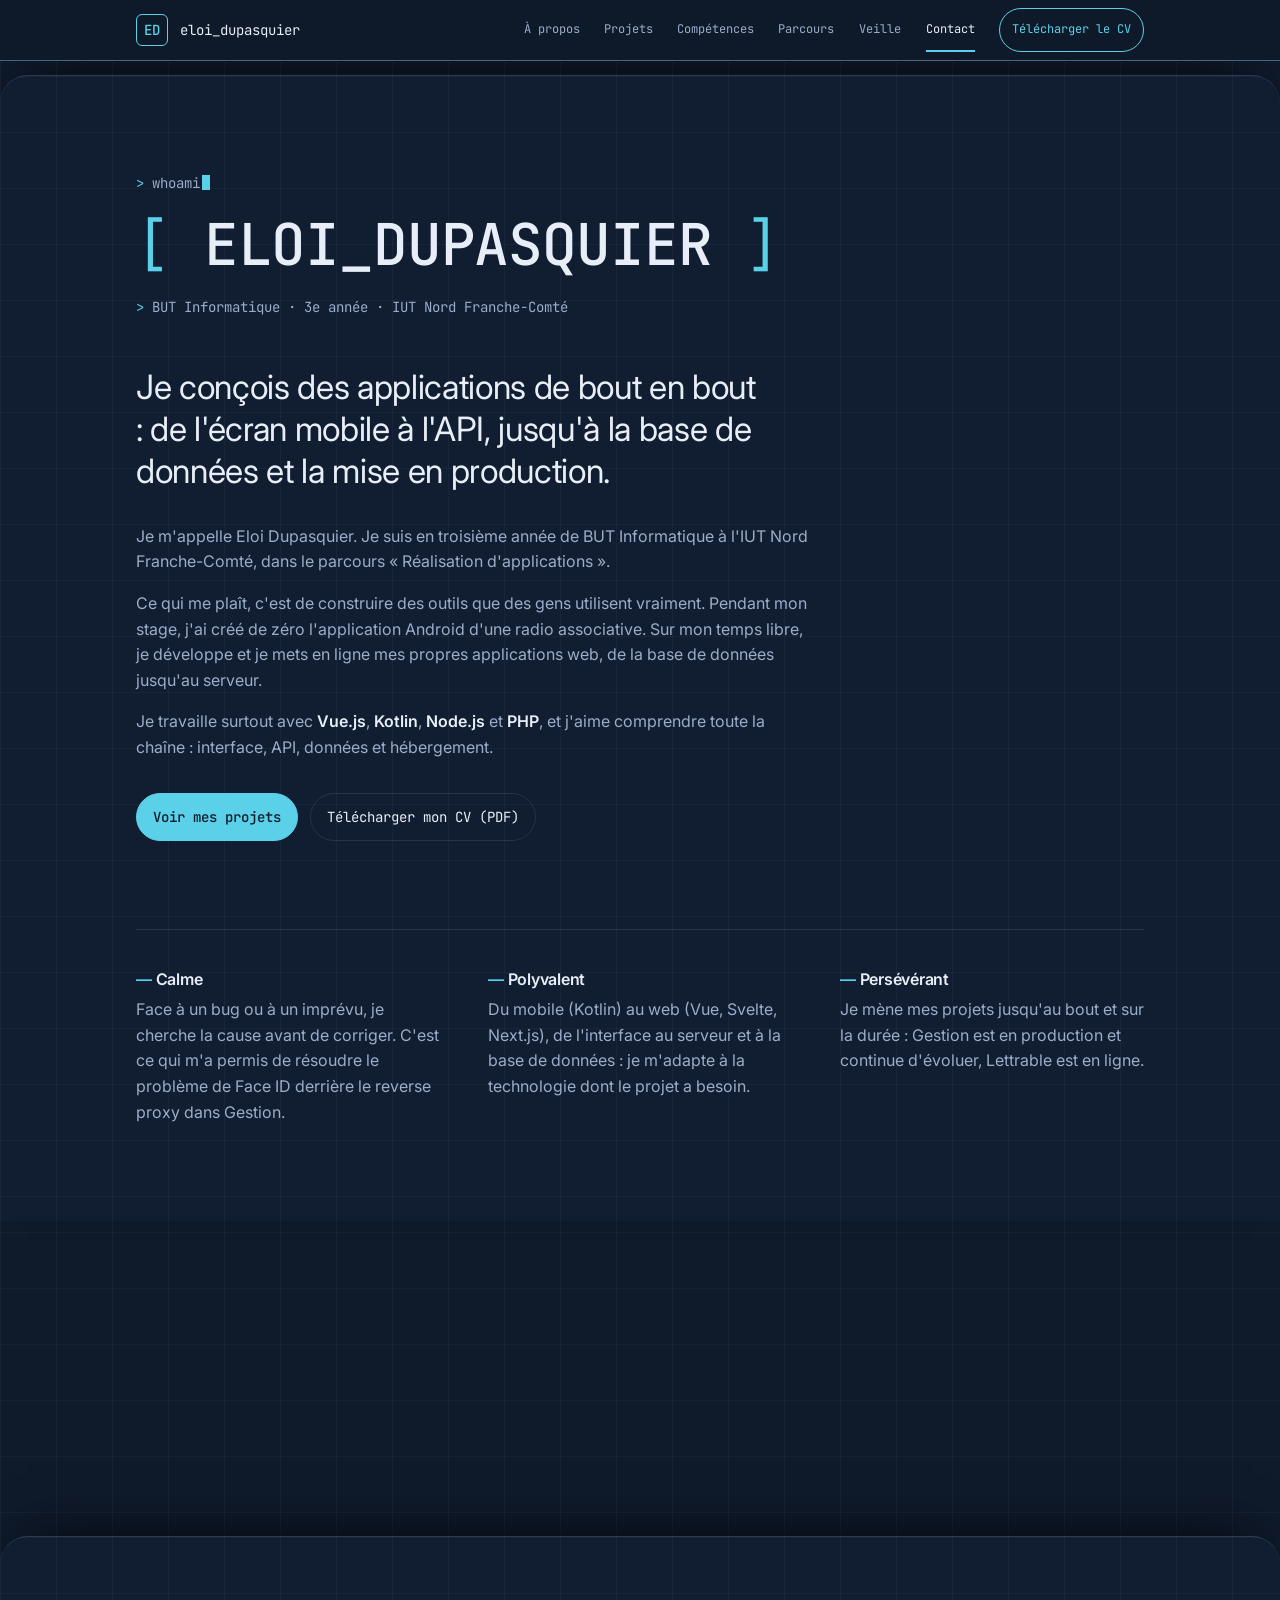
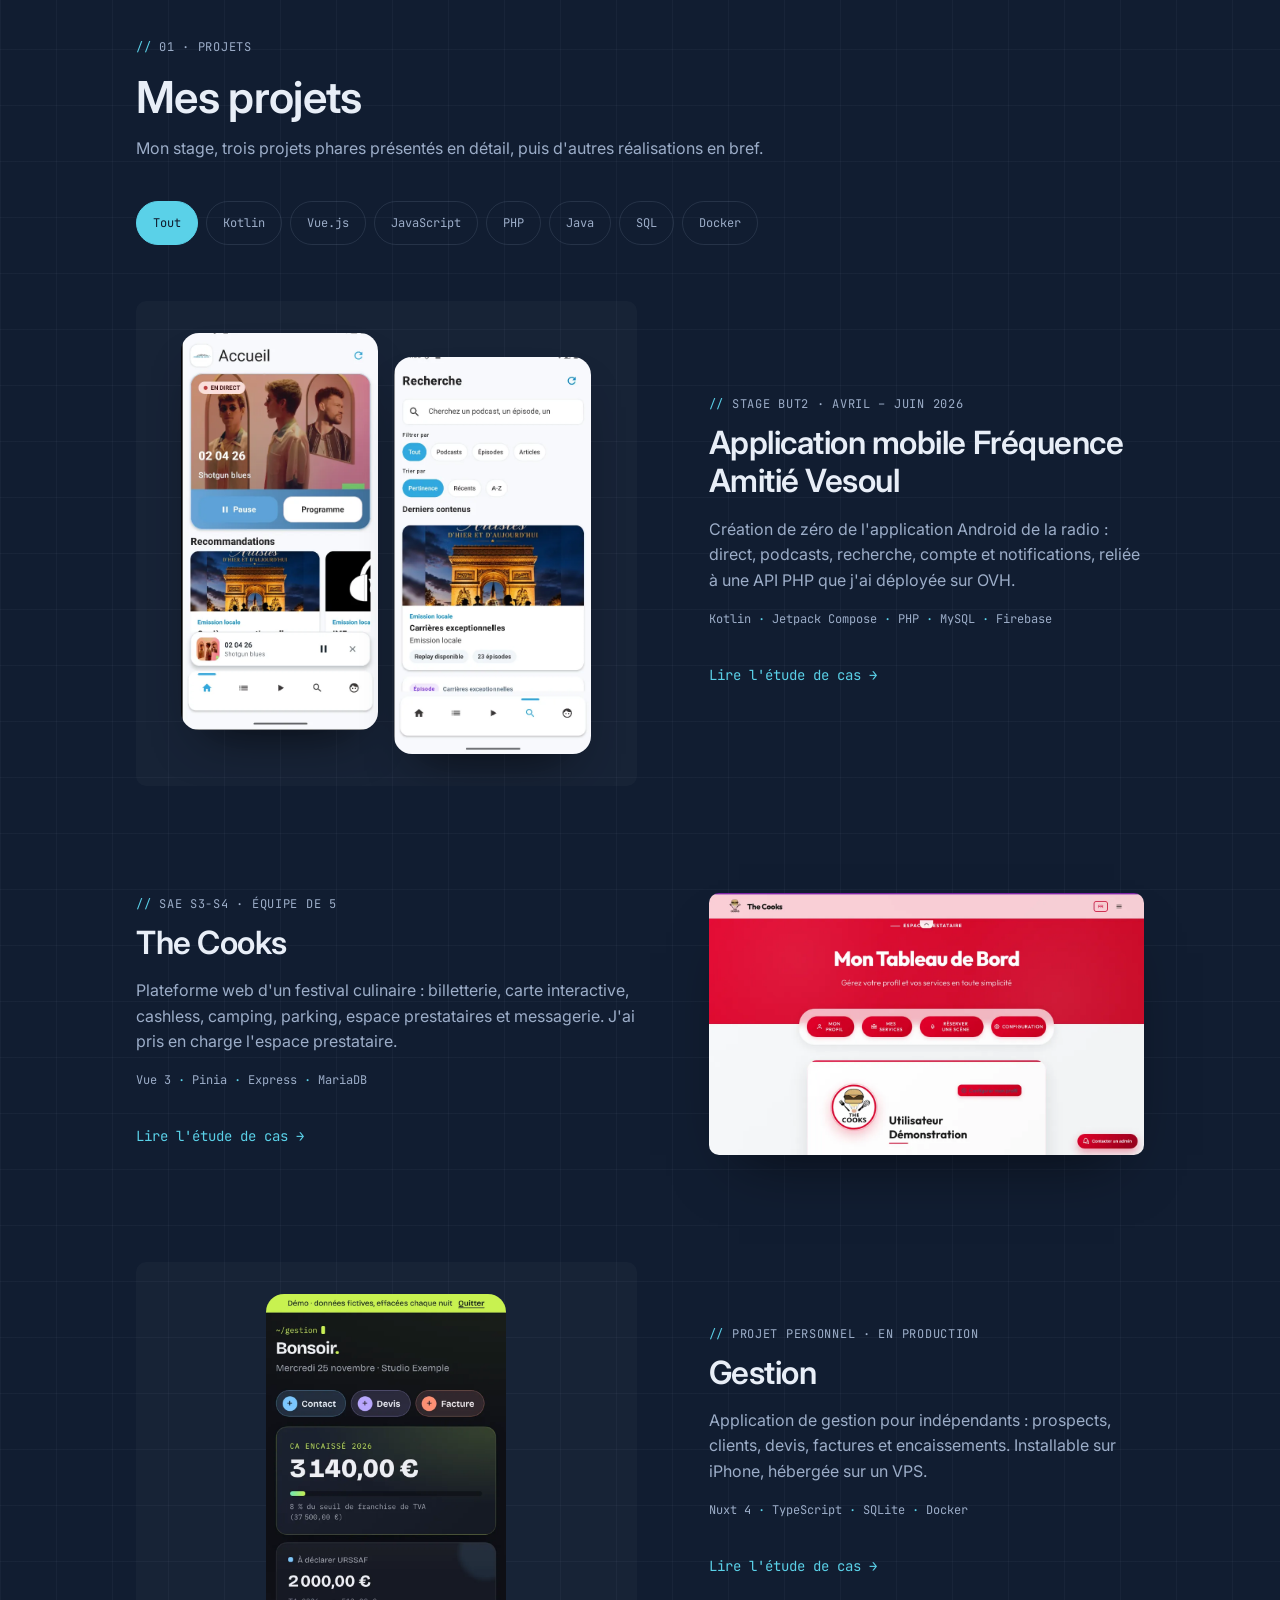
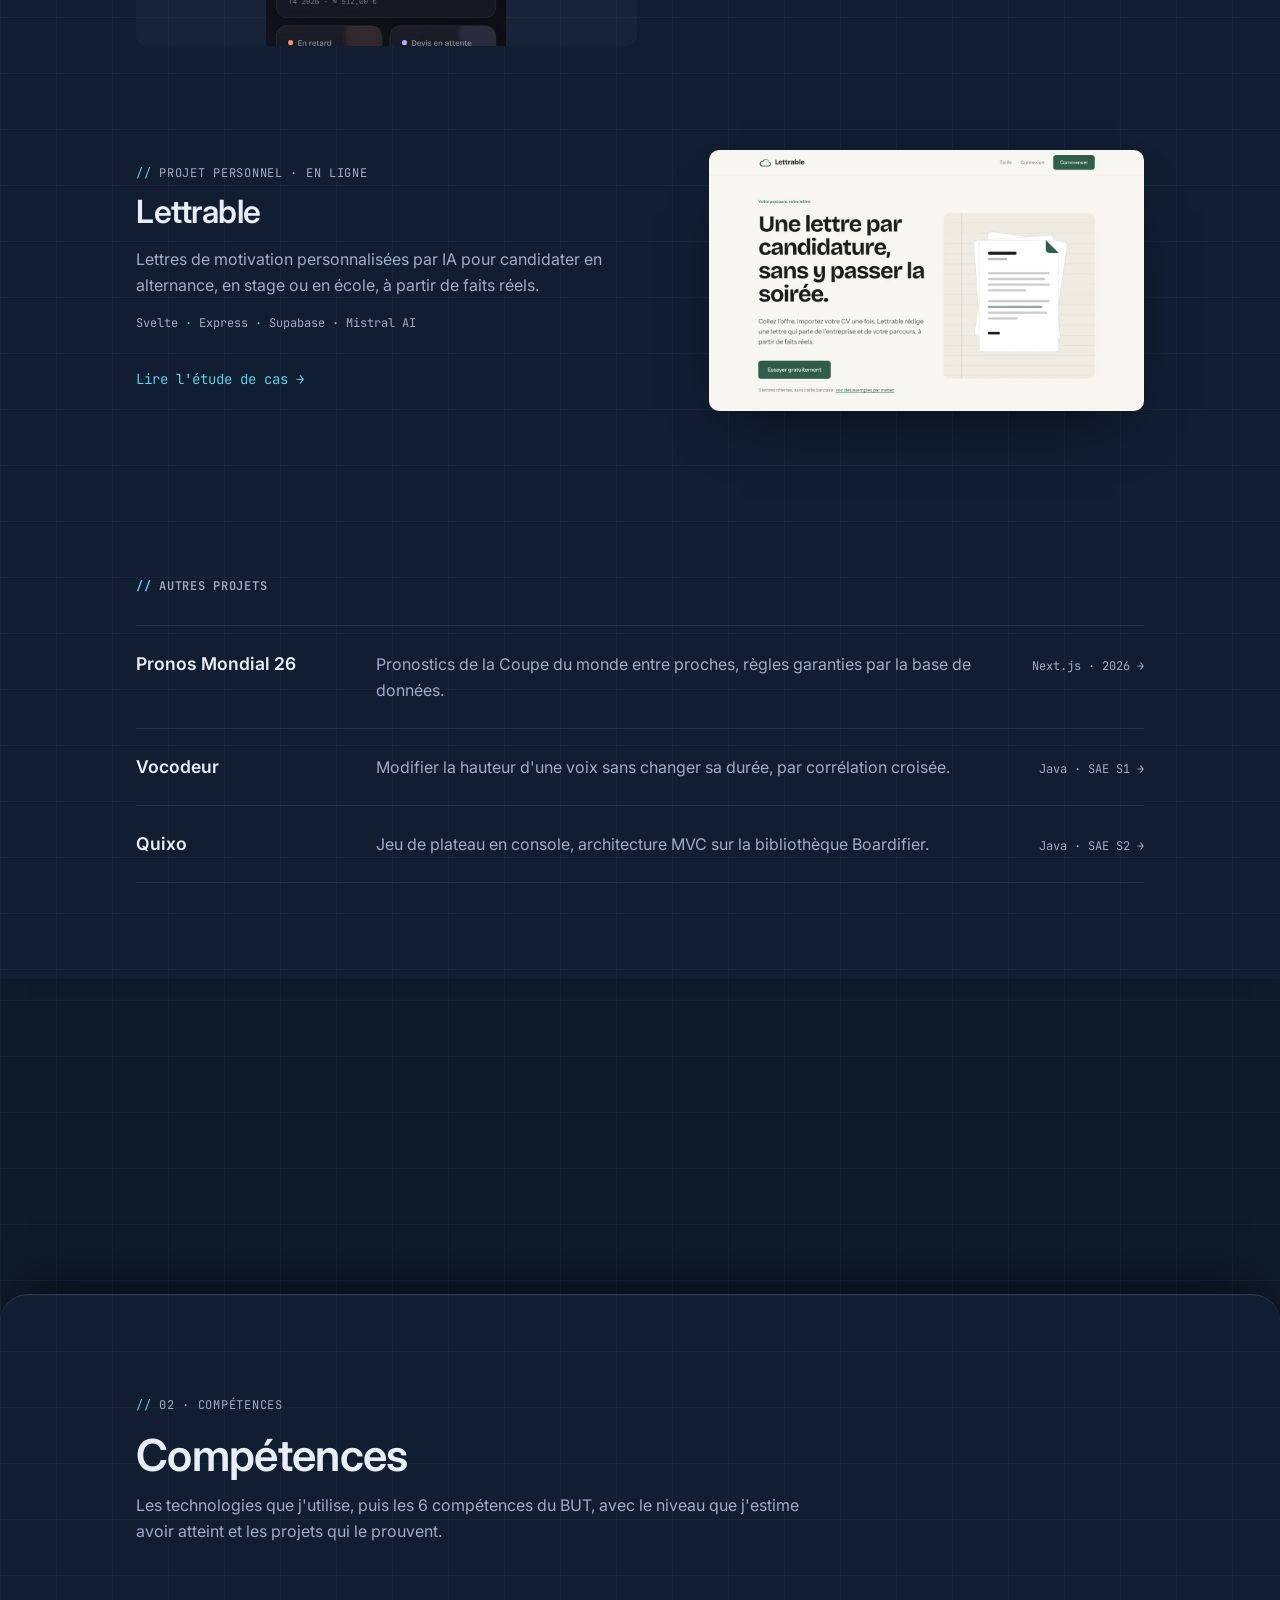
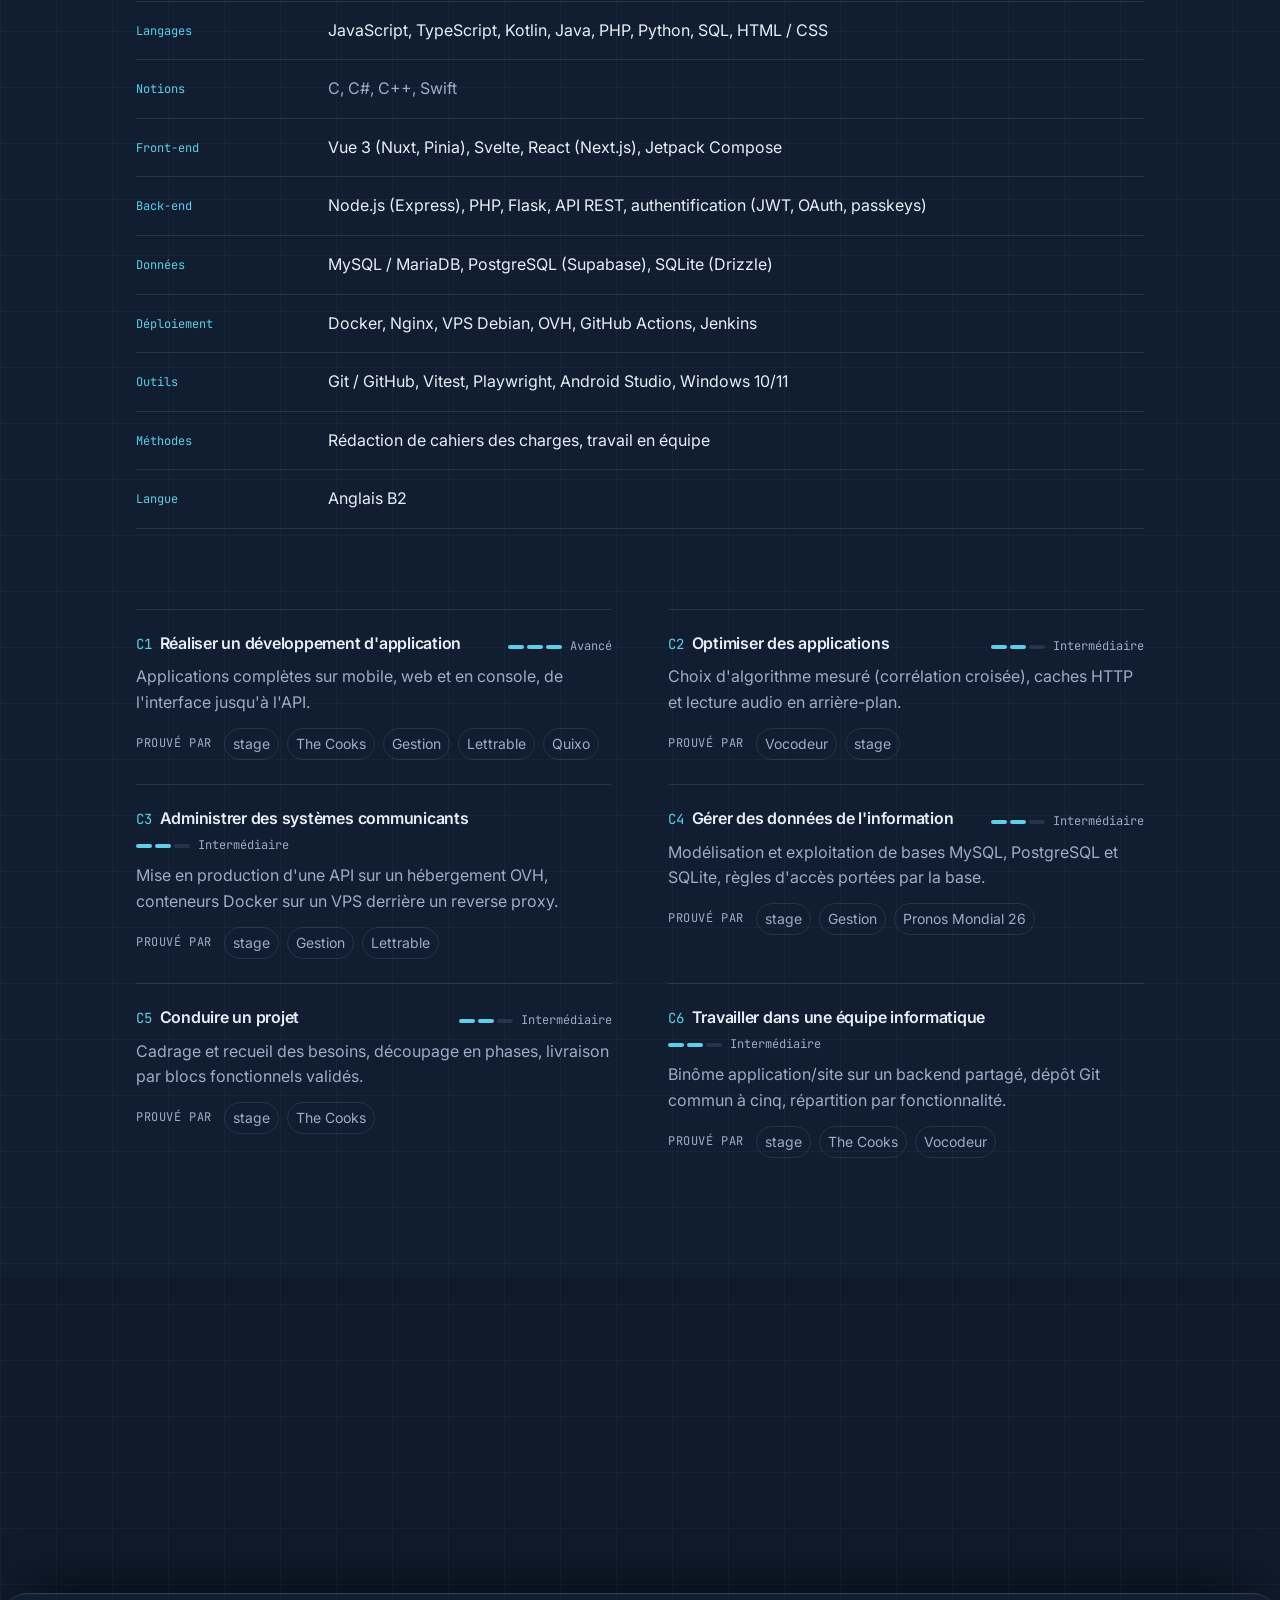
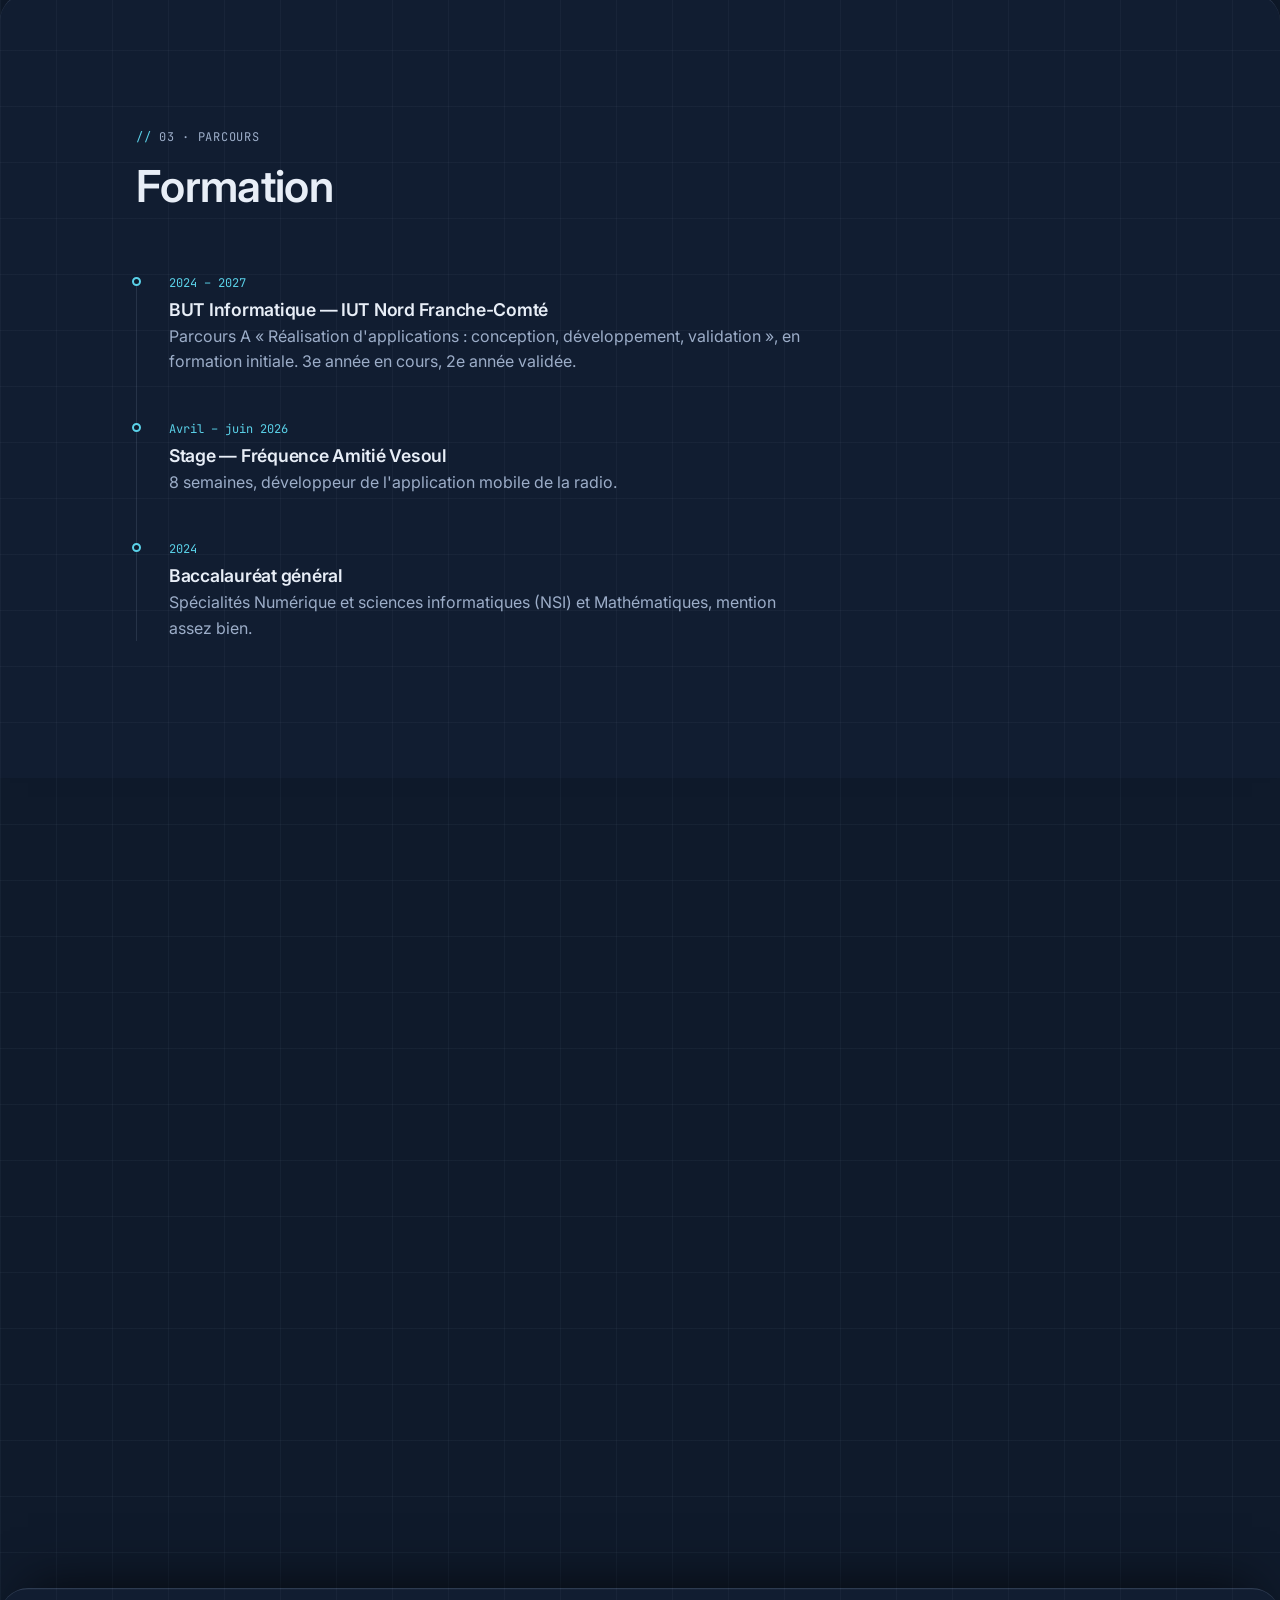
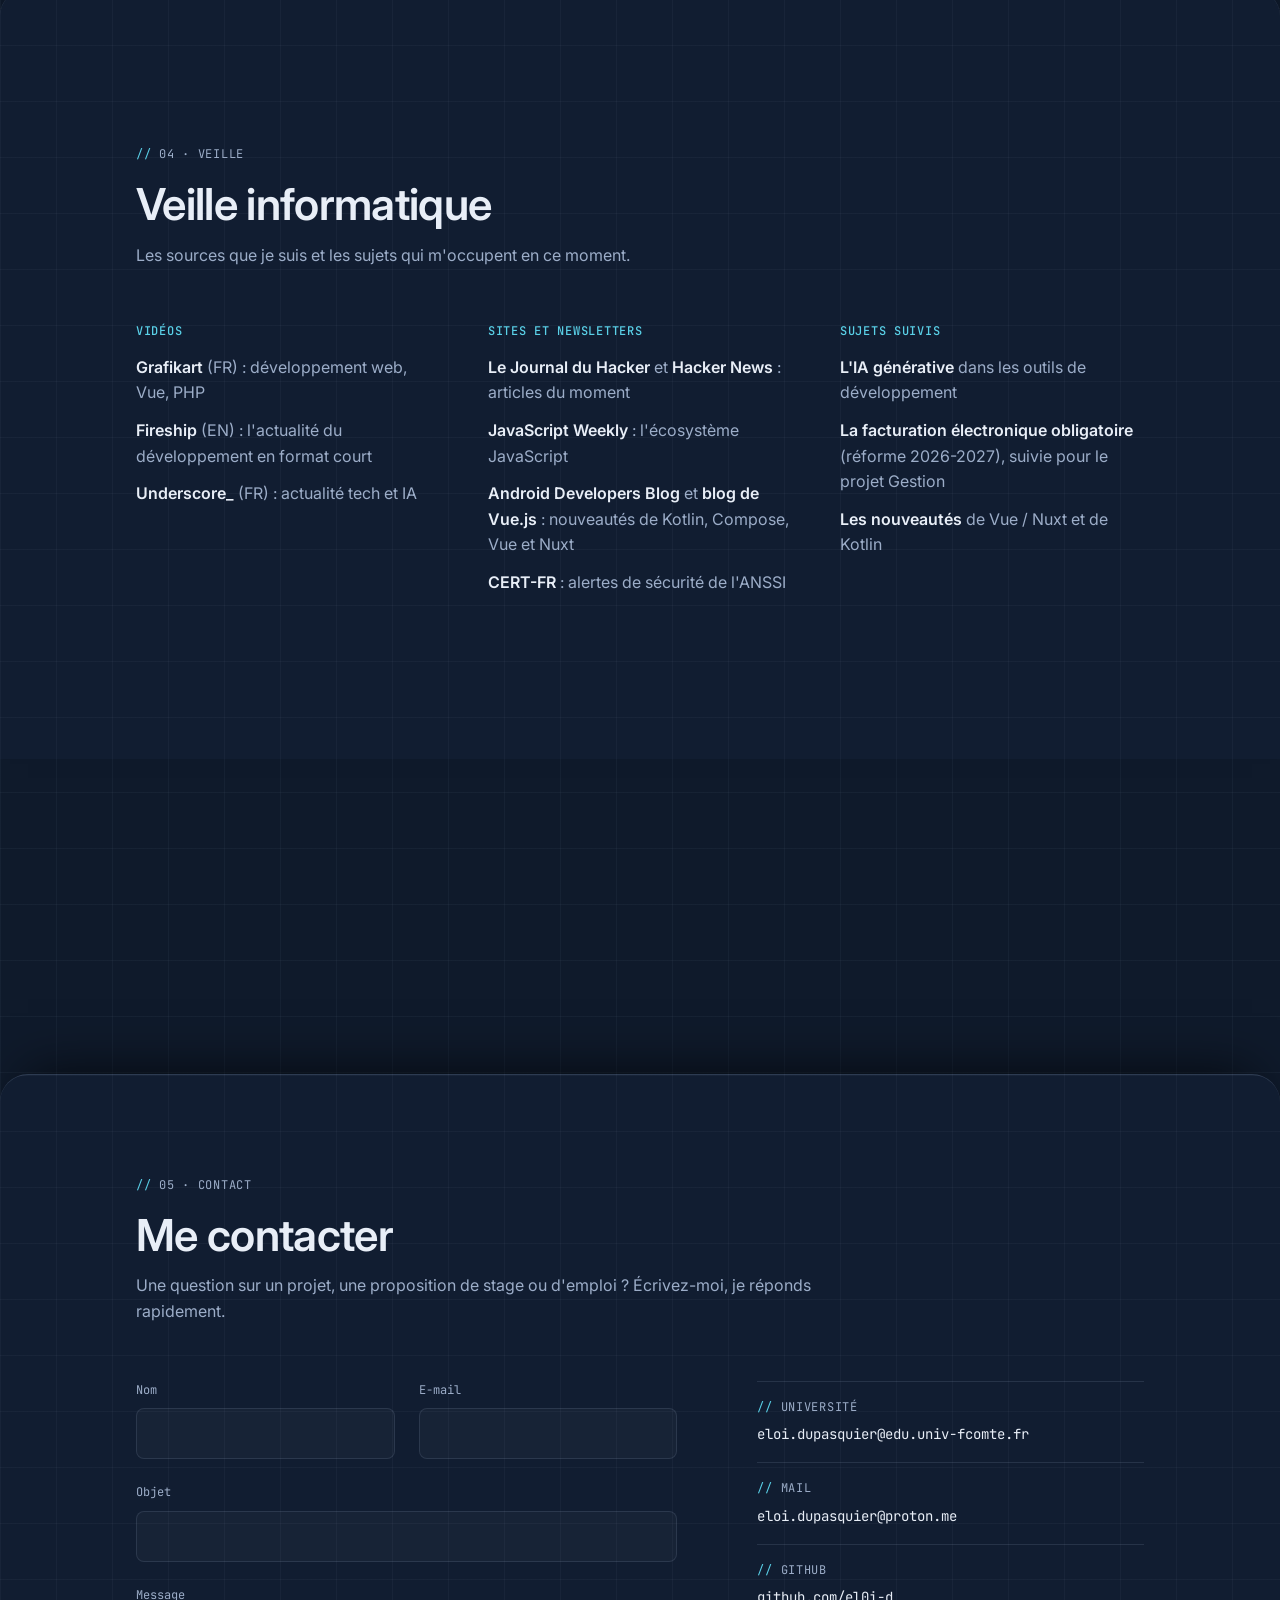
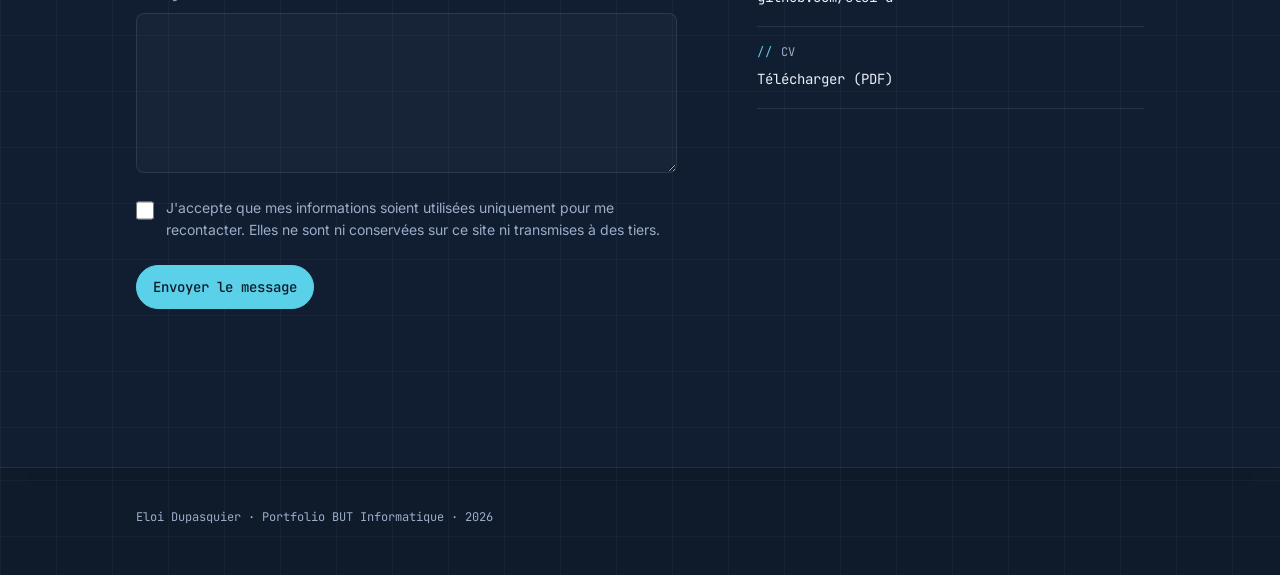
==== commit 2048f489: "Applique l'audit UX : zones de clic, menu mobile, formulaire et mouvements Co-Authored-By: Claude Op" ====
--- a/index.html
+++ b/index.html
@@ -19,7 +19,7 @@
 <link href="https://fonts.googleapis.com/css2?family=Inter:wght@400;500;600&family=JetBrains+Mono:wght@400;500&display=swap" rel="stylesheet" />
 <!-- « ?v= » : à augmenter à chaque modification du CSS, pour que les
      navigateurs ne gardent pas l'ancienne version en cache. -->
-<link rel="stylesheet" href="assets/style.css?v=6" />
+<link rel="stylesheet" href="assets/style.css?v=7" />
 <script type="application/ld+json">
 {
   "@context": "https://schema.org",
@@ -38,18 +38,19 @@
 
 <header class="site-header">
   <div class="wrap header-inner">
-    <a href="#main" class="monogram" aria-label="Eloi Dupasquier — haut de page">
+    <a href="#main" class="monogram" aria-label="Remonter en haut de la page">
       <span class="monogram-mark" aria-hidden="true">ED</span>
       <span class="monogram-text">eloi_dupasquier</span>
     </a>
-    <nav class="nav" aria-label="Navigation principale">
+    <button type="button" class="nav-toggle" aria-expanded="false" aria-controls="nav-principale"><svg class="nav-toggle-icone" viewBox="0 0 16 16" aria-hidden="true"><path d="M2 4h12M2 8h12M2 12h12"/></svg><span class="nav-toggle-texte">Ouvrir le menu</span></button>
+    <nav class="nav" id="nav-principale" aria-label="Navigation principale">
       <a href="#a-propos">À propos</a>
       <a href="#projets">Projets</a>
       <a href="#competences">Compétences</a>
       <a href="#parcours">Parcours</a>
       <a href="#veille">Veille</a>
       <a href="#contact">Contact</a>
-      <a class="nav-cv" href="cv/eloi-dupasquier-cv.pdf" download>CV (PDF)</a>
+      <a class="nav-cv" href="cv/eloi-dupasquier-cv.pdf" download>Télécharger le CV</a>
     </nav>
   </div>
 </header>
@@ -344,7 +345,7 @@
         <!-- Formulaire envoyé par Web3Forms (service sans serveur).
              La clé d'accès est publique par nature : elle n'autorise
              que l'envoi d'un message vers l'adresse choisie. -->
-        <form class="form" id="contact-form" action="https://api.web3forms.com/submit" method="POST">
+        <form class="form" id="contact-form" action="https://api.web3forms.com/submit" method="POST" novalidate>
           <input type="hidden" name="access_key" value="12e0445a-9424-485d-a984-1f6b75a2bd48" />
           <input type="hidden" name="subject" value="Nouveau message depuis le portfolio" />
           <input type="hidden" name="from_name" value="Portfolio Eloi Dupasquier" />
@@ -354,25 +355,31 @@
           <div class="form-row">
             <div class="field">
               <label for="nom">Nom</label>
-              <input id="nom" name="name" type="text" autocomplete="name" required />
+              <input id="nom" name="name" type="text" autocomplete="name" required aria-describedby="err-nom" />
+              <p class="field-error" id="err-nom"></p>
             </div>
             <div class="field">
               <label for="email">E-mail</label>
-              <input id="email" name="email" type="email" autocomplete="email" inputmode="email" required />
+              <input id="email" name="email" type="email" autocomplete="email" inputmode="email" required aria-describedby="err-email" />
+              <p class="field-error" id="err-email"></p>
             </div>
           </div>
           <div class="field">
             <label for="objet">Objet</label>
-            <input id="objet" name="objet" type="text" required />
+            <input id="objet" name="objet" type="text" required aria-describedby="err-objet" />
+            <p class="field-error" id="err-objet"></p>
           </div>
           <div class="field">
             <label for="message">Message</label>
-            <textarea id="message" name="message" required></textarea>
-          </div>
+            <textarea id="message" name="message" required aria-describedby="err-message"></textarea>
+            <p class="field-error" id="err-message"></p>
+          </div>
+          <p class="form-draft" id="form-draft" hidden>Votre brouillon a été restauré. <button type="button" class="lien-bouton" id="effacer-brouillon">Effacer le brouillon</button></p>
           <label class="consent">
-            <input type="checkbox" name="consentement" value="oui" required />
+            <input type="checkbox" name="consentement" value="oui" required aria-describedby="err-consentement" />
             <span>J'accepte que mes informations soient utilisées uniquement pour me recontacter. Elles ne sont ni conservées sur ce site ni transmises à des tiers.</span>
           </label>
+          <p class="field-error" id="err-consentement"></p>
           <button class="button button--plein" type="submit">Envoyer le message</button>
           <p class="form-status" id="form-status" role="status" aria-live="polite"></p>
         </form>
@@ -392,7 +399,7 @@
 <footer class="site-footer">
   <div class="wrap">Eloi Dupasquier · Portfolio BUT Informatique · 2026</div>
 </footer>
-<script src="assets/contact.js?v=6" defer></script>
-<script src="assets/anim.js?v=6" defer></script>
+<script src="assets/contact.js?v=7" defer></script>
+<script src="assets/anim.js?v=7" defer></script>
 </body>
 </html>
--- a/assets/style.css
+++ b/assets/style.css
@@ -21,13 +21,13 @@
   --font-mono: "JetBrains Mono", ui-monospace, "SFMono-Regular", Menlo, monospace;
 
   --wrap: 68rem;
-  --narrow: 42rem;
+  --narrow: 68ch;
   --gutter: 1.25rem;
   --section: clamp(4.5rem, 11vw, 8rem);
   --radius: 10px;
 }
 
-@media (min-width: 48rem) {
+@media (min-width: 768px) {
   :root { --gutter: 2.5rem; }
 }
 
@@ -45,7 +45,7 @@
 
 @media (prefers-reduced-motion: reduce) {
   html { scroll-behavior: auto; }
-  *, *::before, *::after { transition: none !important; animation: none !important; }
+  *, *::before, *::after { transition: none!important; animation: none !important; }
 }
 
 body {
@@ -58,8 +58,8 @@
   background-size: 56px 56px;
   color: var(--text);
   font-family: var(--font-sans);
-  font-size: 1.0625rem;
-  line-height: 1.7;
+  font-size: 1rem;
+  line-height: 1.6;
   -webkit-font-smoothing: antialiased;
   overflow-x: hidden;
 }
@@ -72,8 +72,8 @@
 :focus-visible { outline: 2px solid var(--accent); outline-offset: 3px; border-radius: 2px; }
 
 h1, h2, h3 { line-height: 1.2; margin: 0 0 0.75rem; font-weight: 600; letter-spacing: -0.015em; }
-p { margin: 0 0 1.1rem; }
-ul { margin: 0 0 1.1rem; padding-left: 1.2rem; }
+p { margin: 0 0 1rem; }
+ul { margin: 0 0 1rem; padding-left: 1rem; }
 li { margin-bottom: 0.5rem; }
 li::marker { color: var(--accent); }
 strong { font-weight: 600; color: var(--text); }
@@ -109,23 +109,27 @@
   background: rgba(15, 26, 43, 0.82);
   -webkit-backdrop-filter: blur(10px);
   backdrop-filter: blur(10px);
-  border-bottom: 1px solid var(--line);
+  /* Bordure contrastée (≥ 3:1) : condition pour garder le flou. */
+  border-bottom: 1px solid #4f6383;
+}
+@supports not ((backdrop-filter: blur(1px)) or (-webkit-backdrop-filter: blur(1px))) {
+  .site-header { background: var(--bg); }
 }
 .header-inner { display: flex; align-items: center; justify-content: space-between; gap: 1rem; min-height: 3.75rem; }
 
-.monogram { display: inline-flex; align-items: center; gap: 0.65rem; color: var(--text); text-decoration: none; font-family: var(--font-mono); font-size: 0.85rem; }
-.monogram-mark { display: grid; place-items: center; width: 2rem; height: 2rem; border: 1px solid var(--accent); border-radius: 6px; color: var(--accent); font-weight: 500; font-size: 0.8rem; }
-
-.nav { display: flex; align-items: center; gap: 1.5rem; font-family: var(--font-mono); font-size: 0.78rem; }
+.monogram { display: inline-flex; align-items: center; gap: 0.75rem; color: var(--text); text-decoration: none; font-family: var(--font-mono); font-size: 0.875rem; }
+.monogram-mark { display: grid; place-items: center; width: 2rem; height: 2rem; border: 1px solid var(--accent); border-radius: 6px; color: var(--accent); font-weight: 500; font-size: 0.875rem; }
+
+.nav { display: flex; align-items: center; gap: 1.5rem; font-family: var(--font-mono); font-size: 0.75rem; }
 .nav a { color: var(--muted); text-decoration: none; white-space: nowrap; padding: 0.5rem 0; }
 .nav a:hover { color: var(--text); }
-.nav .nav-cv { color: var(--accent); border: 1px solid var(--accent); border-radius: 999px; padding: 0.35rem 0.85rem; }
+.nav .nav-cv { color: var(--accent); border: 1px solid var(--accent); border-radius: 999px; padding: 0.25rem 0.75rem; }
 .nav .nav-cv:hover { background: var(--accent-soft); color: var(--accent); }
 
 /* Petit écran : le menu passe à la ligne, tout reste visible. */
-@media (max-width: 52rem) {
+@media (max-width: 767.98px) {
   .monogram-text { display: none; }
-  .header-inner { padding-top: 0.45rem; padding-bottom: 0.45rem; }
+  .header-inner { padding-top: 0.5rem; padding-bottom: 0.5rem; }
   .nav { flex: 1; flex-wrap: wrap; justify-content: flex-end; gap: 0 1rem; }
   .nav a { min-height: 2.25rem; display: inline-flex; align-items: center; }
   [id] { scroll-margin-top: 7rem; }
@@ -134,12 +138,12 @@
 /* ---------- Boutons ---------- */
 
 .button {
-  display: inline-flex; align-items: center; gap: 0.4rem;
-  min-height: 44px; padding: 0.7rem 1.25rem;
+  display: inline-flex; align-items: center; gap: 0.5rem;
+  min-height: 44px; padding: 0.75rem 1rem;
   border: 1px solid var(--line); border-radius: 999px;
   color: var(--text); background: transparent;
-  font-family: var(--font-mono); font-size: 0.82rem; text-decoration: none; cursor: pointer;
-  transition: border-color 0.15s ease, background 0.15s ease;
+  font-family: var(--font-mono); font-size: 0.875rem; text-decoration: none; cursor: pointer;
+  transition: none;
 }
 .button:hover { border-color: var(--accent); }
 .button--plein { background: var(--accent); border-color: var(--accent); color: var(--bg); font-weight: 500; }
@@ -151,7 +155,7 @@
 .section:last-of-type { padding-bottom: var(--section); }
 .section-head { margin-bottom: clamp(2rem, 5vw, 3.5rem); max-width: var(--narrow); }
 .section-head h2 { font-size: clamp(1.9rem, 5vw, 2.75rem); margin: 0.75rem 0; }
-.section-head p { color: var(--muted); margin: 0; font-size: 1.05rem; }
+.section-head p { color: var(--muted); margin: 0; font-size: 1rem; }
 .sub-head { margin: clamp(2.5rem, 6vw, 4rem) 0 2rem; }
 
 /* ---------- Héro / À propos ---------- */
@@ -159,25 +163,25 @@
 .hero { padding: clamp(4rem, 12vw, 9rem) 0 0; }
 .hero-id { font-family: var(--font-mono); font-size: clamp(1.7rem, 6.5vw, 3.6rem); font-weight: 500; letter-spacing: -0.02em; margin: 0 0 1rem; }
 .hero-id .bracket { color: var(--accent); font-weight: 400; }
-.hero-sub { font-family: var(--font-mono); color: var(--muted); font-size: 0.85rem; margin-bottom: 2.75rem; }
+.hero-sub { font-family: var(--font-mono); color: var(--muted); font-size: 0.875rem; margin-bottom: 3rem; }
 .hero-sub::before { content: "> "; color: var(--accent); }
-.hero-lead { font-size: clamp(1.4rem, 3.6vw, 2.1rem); line-height: 1.35; max-width: 30ch; margin-bottom: 2rem; letter-spacing: -0.01em; }
+.hero-lead { font-size: clamp(1.4rem, 3.6vw, 2.1rem); line-height: 1.25; max-width: 30ch; margin-bottom: 2rem; letter-spacing: -0.01em; }
 .hero-text { color: var(--muted); max-width: var(--narrow); }
-.hero-actions { display: flex; flex-wrap: wrap; gap: 0.75rem; margin-top: 2.25rem; }
+.hero-actions { display: flex; flex-wrap: wrap; gap: 0.75rem; margin-top: 2rem; }
 
 /* Qualités : trois colonnes, sans cadre. */
 .traits { display: grid; gap: 2rem; grid-template-columns: 1fr; margin-top: clamp(3.5rem, 8vw, 5.5rem); padding-top: 2.5rem; border-top: 1px solid var(--line); }
-@media (min-width: 48rem) { .traits { grid-template-columns: repeat(3, 1fr); gap: 3rem; } }
-.trait h3 { font-size: 1.05rem; margin-bottom: 0.5rem; }
+@media (min-width: 768px) { .traits { grid-template-columns: repeat(3, 1fr); gap: 3rem; } }
+.trait h3 { font-size: 1rem; margin-bottom: 0.5rem; }
 .trait h3::before { content: "— "; color: var(--accent); }
-.trait p { color: var(--muted); font-size: 0.95rem; margin: 0; }
+.trait p { color: var(--muted); font-size: 1rem; margin: 0; }
 
 /* ---------- Projets ---------- */
 
 /* Rangée : image + texte, en alternance sur grand écran. */
 .row { display: grid; gap: 2rem; grid-template-columns: 1fr; align-items: center; margin-bottom: clamp(4rem, 9vw, 6.5rem); }
 .row:last-child { margin-bottom: 0; }
-@media (min-width: 56rem) {
+@media (min-width: 768px) {
   .row { grid-template-columns: 1.15fr 1fr; gap: 4.5rem; }
   .row--inverse .row-media { order: 2; }
 }
@@ -188,44 +192,44 @@
 .row-media--phones img:nth-child(2) { transform: translateY(1.5rem); }
 .row-media--phone { display: flex; justify-content: center; padding: 2rem 1rem 0; box-shadow: none; max-height: 24rem; }
 .row-media--phone img { width: 62%; max-width: 15rem; border-radius: 18px 18px 0 0; object-fit: cover; object-position: top; }
-.row-body h3 { font-size: clamp(1.5rem, 3.5vw, 2rem); margin: 0.6rem 0 0.9rem; }
+.row-body h3 { font-size: clamp(1.5rem, 3.5vw, 2rem); margin: 0.5rem 0 1rem; }
 .row-body p { color: var(--muted); }
 
-.stack { font-family: var(--font-mono); font-size: 0.78rem; color: var(--muted); margin: 1.25rem 0 1.5rem; }
+.stack { font-family: var(--font-mono); font-size: 0.75rem; color: var(--muted); margin: 1rem 0 1.5rem; }
 .stack span + span::before { content: " · "; color: var(--accent); }
 
-.link-arrow { font-family: var(--font-mono); font-size: 0.85rem; text-decoration: none; }
+.link-arrow { font-family: var(--font-mono); font-size: 0.875rem; text-decoration: none; }
 .link-arrow:hover { text-decoration: underline; }
 
 /* Autres projets : simple liste. */
 .list { list-style: none; padding: 0; margin: 0; border-top: 1px solid var(--line); }
 .list li { margin: 0; border-bottom: 1px solid var(--line); }
 .list a { display: grid; gap: 0.25rem 2rem; grid-template-columns: 1fr; padding: 1.5rem 0; color: var(--text); text-decoration: none; }
-@media (min-width: 48rem) { .list a { grid-template-columns: 13rem 1fr auto; align-items: baseline; } }
+@media (min-width: 768px) { .list a { grid-template-columns: 13rem 1fr auto; align-items: baseline; } }
 .list a:hover .list-title { color: var(--accent); }
-.list-title { font-weight: 600; font-size: 1.1rem; transition: color 0.15s ease; }
-.list-desc { color: var(--muted); font-size: 0.95rem; }
+.list-title { font-weight: 600; font-size: 1.1rem; transition: none; }
+.list-desc { color: var(--muted); font-size: 1rem; }
 .list-meta { font-family: var(--font-mono); font-size: 0.75rem; color: var(--muted); white-space: nowrap; }
 
 /* ---------- Compétences ---------- */
 
 .skill-table { margin: 0 0 clamp(3.5rem, 8vw, 5rem); border-top: 1px solid var(--line); }
 .skill-table > div { display: grid; grid-template-columns: 1fr; gap: 0.25rem 2rem; padding: 1rem 0; border-bottom: 1px solid var(--line); }
-@media (min-width: 40rem) { .skill-table > div { grid-template-columns: 10rem 1fr; } }
-.skill-table dt { font-family: var(--font-mono); font-size: 0.78rem; color: var(--accent); padding-top: 0.15rem; }
+@media (min-width: 768px) { .skill-table > div { grid-template-columns: 10rem 1fr; } }
+.skill-table dt { font-family: var(--font-mono); font-size: 0.75rem; color: var(--accent); padding-top: 0.25rem; }
 .skill-table dd { margin: 0; }
 .skill-table .faible { color: var(--muted); }
 
 .but { list-style: none; padding: 0; margin: 0; display: grid; gap: 0 3.5rem; grid-template-columns: 1fr; }
-@media (min-width: 56rem) { .but { grid-template-columns: 1fr 1fr; } }
+@media (min-width: 768px) { .but { grid-template-columns: 1fr 1fr; } }
 .but li { margin: 0; padding: 1.5rem 0; border-top: 1px solid var(--line); }
 .but-head { display: flex; flex-wrap: wrap; justify-content: space-between; align-items: baseline; gap: 0.5rem 1rem; }
-.but h3 { font-size: 1.05rem; margin: 0; }
-.but h3 .mono { color: var(--accent); font-size: 0.8rem; margin-right: 0.5rem; font-weight: 400; }
-.but p { color: var(--muted); font-size: 0.95rem; margin: 0.6rem 0 0; }
-.but .proofs { font-size: 0.85rem; }
-
-.level { display: inline-flex; align-items: center; gap: 0.6rem; font-family: var(--font-mono); font-size: 0.72rem; color: var(--muted); }
+.but h3 { font-size: 1rem; margin: 0; }
+.but h3 .mono { color: var(--accent); font-size: 0.875rem; margin-right: 0.5rem; font-weight: 400; }
+.but p { color: var(--muted); font-size: 1rem; margin: 0.5rem 0 0; }
+.but .proofs { font-size: 0.875rem; }
+
+.level { display: inline-flex; align-items: center; gap: 0.5rem; font-family: var(--font-mono); font-size: 0.75rem; color: var(--muted); }
 .level-bar { display: flex; gap: 3px; }
 .level-bar span { width: 16px; height: 4px; border-radius: 2px; background: var(--line); }
 .level-bar span.on { background: var(--accent); }
@@ -237,31 +241,31 @@
 .timeline li:last-child { padding-bottom: 0.5rem; }
 .timeline li::before { content: ""; position: absolute; left: -5px; top: 0.5rem; width: 9px; height: 9px; border-radius: 50%; background: var(--bg); border: 2px solid var(--accent); }
 .timeline .when { font-family: var(--font-mono); font-size: 0.75rem; color: var(--accent); }
-.timeline h3 { font-size: 1.1rem; margin: 0.35rem 0 0.25rem; }
+.timeline h3 { font-size: 1.1rem; margin: 0.25rem 0 0.25rem; }
 .timeline p { color: var(--muted); margin: 0; }
 
 /* ---------- Veille ---------- */
 
 .cols { display: grid; gap: 2.5rem; grid-template-columns: 1fr; }
-@media (min-width: 48rem) { .cols { grid-template-columns: repeat(3, 1fr); gap: 3rem; } }
-.cols h3 { font-family: var(--font-mono); font-size: 0.78rem; font-weight: 500; color: var(--accent); text-transform: uppercase; letter-spacing: 0.06em; margin-bottom: 1rem; }
+@media (min-width: 768px) { .cols { grid-template-columns: repeat(3, 1fr); gap: 3rem; } }
+.cols h3 { font-family: var(--font-mono); font-size: 0.75rem; font-weight: 500; color: var(--accent); text-transform: uppercase; letter-spacing: 0.06em; margin-bottom: 1rem; }
 .cols ul { list-style: none; padding: 0; margin: 0; }
-.cols li { margin: 0 0 0.85rem; font-size: 0.95rem; color: var(--muted); }
+.cols li { margin: 0 0 0.75rem; font-size: 1rem; color: var(--muted); }
 
 /* ---------- Contact ---------- */
 
 .contact-grid { display: grid; gap: 3.5rem; grid-template-columns: 1fr; }
-@media (min-width: 56rem) { .contact-grid { grid-template-columns: 1.4fr 1fr; gap: 5rem; } }
+@media (min-width: 768px) { .contact-grid { grid-template-columns: 1.4fr 1fr; gap: 5rem; } }
 
 .form { display: grid; gap: 1.5rem; }
 .form-row { display: grid; gap: 1.5rem; grid-template-columns: 1fr; }
-@media (min-width: 40rem) { .form-row { grid-template-columns: 1fr 1fr; } }
+@media (min-width: 768px) { .form-row { grid-template-columns: 1fr 1fr; } }
 .field label { display: block; font-family: var(--font-mono); font-size: 0.75rem; color: var(--muted); margin-bottom: 0.5rem; }
 .field input,
 .field textarea {
   display: block;
   width: 100%;
-  padding: 0.85rem 1rem;
+  padding: 0.75rem 1rem;
   /* 16px minimum : sinon Safari iOS zoome dans le champ. */
   font: inherit;
   font-size: 1rem;
@@ -271,15 +275,15 @@
   border-radius: 8px;
   -webkit-appearance: none;
   appearance: none;
-  transition: border-color 0.15s ease, background 0.15s ease;
-}
-.field input:focus, .field textarea:focus { outline: none; border-color: var(--accent); background: rgba(90, 209, 232, 0.04); }
+  transition: none;
+}
+.field input:focus-visible, .field textarea:focus-visible { outline: 2px solid var(--accent); outline-offset: 2px; border-color: var(--accent); }
 .field textarea { min-height: 10rem; resize: vertical; }
-.consent { display: flex; gap: 0.75rem; align-items: flex-start; font-size: 0.85rem; color: var(--muted); line-height: 1.55; }
-.consent input { margin: 0.2rem 0 0; width: 1.15rem; height: 1.15rem; accent-color: var(--accent); flex: none; }
+.consent { display: flex; gap: 0.75rem; align-items: flex-start; font-size: 0.875rem; color: var(--muted); line-height: 1.55; }
+.consent input { margin: 0.25rem 0 0; width: 1.15rem; height: 1.15rem; accent-color: var(--accent); flex: none; }
 .form button { justify-self: start; }
 .form button:disabled { opacity: 0.6; cursor: wait; }
-.form-status { font-size: 0.92rem; min-height: 1.4rem; margin: 0; }
+.form-status { font-size: 0.875rem; min-height: 1.4rem; margin: 0; }
 .form-status.ok { color: var(--accent); }
 .form-status.err { color: #ffa392; }
 .hp { position: absolute; left: -9999px; }
@@ -287,10 +291,10 @@
 .contact-list { list-style: none; padding: 0; margin: 0; }
 .contact-list li { margin: 0; border-bottom: 1px solid var(--line); }
 .contact-list li:first-child { border-top: 1px solid var(--line); }
-.contact-list a { display: block; padding: 1.1rem 0; text-decoration: none; color: var(--text); word-break: break-word; }
+.contact-list a { display: block; padding: 1rem 0; text-decoration: none; color: var(--text); word-break: break-word; }
 .contact-list a:hover .contact-val { color: var(--accent); }
-.contact-list .label { display: block; margin-bottom: 0.2rem; }
-.contact-val { font-family: var(--font-mono); font-size: 0.9rem; transition: color 0.15s ease; }
+.contact-list .label { display: block; margin-bottom: 0.25rem; }
+.contact-val { font-family: var(--font-mono); font-size: 0.875rem; transition: none; }
 
 /* ---------- Pied de page ---------- */
 
@@ -299,65 +303,64 @@
 /* ---------- Fiches projets ---------- */
 
 .case-hero { padding: clamp(3rem, 9vw, 6rem) 0 0; max-width: 52rem; }
-.back { display: inline-block; font-family: var(--font-mono); font-size: 0.8rem; text-decoration: none; margin-bottom: 2.5rem; padding: 0.5rem 0; }
-.case-hero h1 { font-size: clamp(2rem, 6vw, 3.25rem); margin: 0.75rem 0 1.25rem; }
+.back { display: inline-block; font-family: var(--font-mono); font-size: 0.875rem; text-decoration: none; margin-bottom: 2.5rem; padding: 0.5rem 0; }
+.case-hero h1 { font-size: clamp(2rem, 6vw, 3.25rem); margin: 0.75rem 0 1rem; }
 .case-hero .lead { font-size: clamp(1.1rem, 2.6vw, 1.35rem); color: var(--muted); max-width: 46rem; line-height: 1.6; }
 
-.facts { display: flex; flex-wrap: wrap; gap: 1.25rem 3rem; margin: 2.5rem 0 0; padding: 1.5rem 0; border-top: 1px solid var(--line); border-bottom: 1px solid var(--line); }
-.facts dt { font-family: var(--font-mono); font-size: 0.7rem; color: var(--muted); text-transform: uppercase; letter-spacing: 0.06em; }
-.facts dd { margin: 0.25rem 0 0; font-size: 0.98rem; }
-.links { display: flex; flex-wrap: wrap; gap: 0.75rem; margin-top: 1.75rem; }
-.note { font-size: 0.82rem; color: var(--muted); font-family: var(--font-mono); margin-top: 1rem; }
+.facts { display: flex; flex-wrap: wrap; gap: 1rem 3rem; margin: 2.5rem 0 0; padding: 1.5rem 0; border-top: 1px solid var(--line); border-bottom: 1px solid var(--line); }
+.facts dt { font-family: var(--font-mono); font-size: 0.75rem; color: var(--muted); text-transform: uppercase; letter-spacing: 0.06em; }
+.facts dd { margin: 0.25rem 0 0; font-size: 1rem; }
+.links { display: flex; flex-wrap: wrap; gap: 0.75rem; margin-top: 2rem; }
+.note { font-size: 0.875rem; color: var(--muted); font-family: var(--font-mono); margin-top: 1rem; }
 
 .case-body { max-width: var(--narrow); }
 .case-section { padding-top: clamp(3.5rem, 8vw, 5rem); }
-.case-section h2 { font-size: clamp(1.4rem, 3.5vw, 1.75rem); margin-bottom: 1.25rem; }
+.case-section h2 { font-size: clamp(1.4rem, 3.5vw, 1.75rem); margin-bottom: 1rem; }
 .case-section h2 .mono { display: block; font-size: 0.75rem; color: var(--accent); font-weight: 400; margin-bottom: 0.5rem; letter-spacing: 0.04em; }
 
 /* Figures numérotées et expliquées. Elles débordent de la colonne de
    texte sur grand écran pour laisser respirer les captures. */
 .figures { display: grid; gap: clamp(3rem, 7vw, 4.5rem); margin: 2.5rem 0 0; }
-@media (min-width: 72rem) { .figures { width: min(calc(100% + 18rem), calc(100vw - 2 * var(--gutter))); } }
-.figure { margin: 0; display: grid; gap: 1.25rem; grid-template-columns: 1fr; align-items: start; }
+.figure { margin: 0; display: grid; gap: 1rem; grid-template-columns: 1fr; align-items: start; }
 .figure img { border-radius: var(--radius); box-shadow: 0 30px 60px -30px rgba(0, 0, 0, 0.6); background: #fff; }
 .figure--phone img { width: 58%; max-width: 13rem; border-radius: 18px; justify-self: center; }
-@media (min-width: 40rem) {
+@media (min-width: 768px) {
   .figure--phone { grid-template-columns: 14rem 1fr; gap: 2.5rem; align-items: center; }
   .figure--phone img { width: 100%; }
 }
-.figure figcaption { font-size: 0.95rem; color: var(--muted); max-width: var(--narrow); }
-.fig-num { display: block; font-family: var(--font-mono); font-size: 0.72rem; color: var(--accent); letter-spacing: 0.06em; text-transform: uppercase; margin-bottom: 0.35rem; }
-.figure figcaption strong { display: block; font-size: 1.02rem; margin-bottom: 0.4rem; }
+.figure figcaption { font-size: 1rem; color: var(--muted); max-width: var(--narrow); }
+.fig-num { display: block; font-family: var(--font-mono); font-size: 0.75rem; color: var(--accent); letter-spacing: 0.06em; text-transform: uppercase; margin-bottom: 0.25rem; }
+.figure figcaption strong { display: block; font-size: 1rem; margin-bottom: 0.5rem; }
 .figure figcaption p { margin: 0; }
 
 /* Schéma d'architecture : des blocs reliés par des flèches. */
 .archi { list-style: none; padding: 0; margin: 1.5rem 0; display: flex; flex-direction: column; align-items: stretch; gap: 2rem; }
 .archi li { position: relative; margin: 0; padding: 1rem; border: 1px solid var(--line); border-radius: var(--radius); background: var(--bg-soft); text-align: center; }
-.archi li strong { display: block; font-family: var(--font-mono); font-weight: 500; font-size: 0.85rem; color: var(--accent); }
-.archi li span { display: block; font-size: 0.85rem; color: var(--muted); }
-.archi li + li::before { content: "↓"; position: absolute; top: -1.8rem; left: 50%; transform: translateX(-50%); color: var(--accent); font-family: var(--font-mono); }
-@media (min-width: 48rem) {
+.archi li strong { display: block; font-family: var(--font-mono); font-weight: 500; font-size: 0.875rem; color: var(--accent); }
+.archi li span { display: block; font-size: 0.875rem; color: var(--muted); }
+.archi li + li::before { content: "↓"; position: absolute; top: -2rem; left: 50%; transform: translateX(-50%); color: var(--accent); font-family: var(--font-mono); }
+@media (min-width: 768px) {
   .archi { flex-direction: row; align-items: center; gap: 2.5rem; }
   .archi li { flex: 1; }
-  .archi li + li::before { content: "→"; top: 50%; left: -1.8rem; transform: translateY(-50%); }
-}
-.archi-note { font-size: 0.9rem; color: var(--muted); }
+  .archi li + li::before { content: "→"; top: 50%; left: -2rem; transform: translateY(-50%); }
+}
+.archi-note { font-size: 0.875rem; color: var(--muted); }
 
 /* Défis et solutions */
 .challenges { list-style: none; padding: 0; margin: 0; counter-reset: defi; }
-.challenges li { counter-increment: defi; position: relative; padding: 0 0 1.75rem 3rem; margin: 0; }
-.challenges li::before { content: counter(defi, decimal-leading-zero); position: absolute; left: 0; top: 0.1rem; font-family: var(--font-mono); font-size: 0.85rem; color: var(--accent); }
-.challenges li > strong { display: block; margin-bottom: 0.35rem; }
+.challenges li { counter-increment: defi; position: relative; padding: 0 0 2rem 3rem; margin: 0; }
+.challenges li::before { content: counter(defi, decimal-leading-zero); position: absolute; left: 0; top: 0.25rem; font-family: var(--font-mono); font-size: 0.875rem; color: var(--accent); }
+.challenges li > strong { display: block; margin-bottom: 0.25rem; }
 .challenges p { margin: 0; color: var(--muted); }
 
-.compare { width: 100%; border-collapse: collapse; font-size: 0.92rem; margin: 0.5rem 0 1.5rem; }
-.compare th, .compare td { text-align: left; padding: 0.85rem 0.75rem; border-bottom: 1px solid var(--line); vertical-align: top; }
-.compare th { font-family: var(--font-mono); font-weight: 500; font-size: 0.72rem; color: var(--accent); text-transform: uppercase; letter-spacing: 0.05em; }
+.compare { width: 100%; border-collapse: collapse; font-size: 0.875rem; margin: 0.5rem 0 1.5rem; }
+.compare th, .compare td { text-align: left; padding: 0.75rem 0.75rem; border-bottom: 1px solid var(--line); vertical-align: top; }
+.compare th { font-family: var(--font-mono); font-weight: 500; font-size: 0.75rem; color: var(--accent); text-transform: uppercase; letter-spacing: 0.05em; }
 .table-wrap { overflow-x: auto; }
 
-pre.code { overflow-x: auto; padding: 1.25rem; background: rgba(0, 0, 0, 0.25); border: 1px solid var(--line); border-radius: var(--radius); font-family: var(--font-mono); font-size: 0.8rem; line-height: 1.6; color: var(--text); margin: 0; }
-
-.case-nav { display: flex; justify-content: space-between; gap: 1rem; flex-wrap: wrap; margin-top: var(--section); padding: 2rem 0; border-top: 1px solid var(--line); font-family: var(--font-mono); font-size: 0.85rem; }
+pre.code { overflow-x: auto; padding: 1rem; background: rgba(0, 0, 0, 0.25); border: 1px solid var(--line); border-radius: var(--radius); font-family: var(--font-mono); font-size: 0.875rem; line-height: 1.6; color: var(--text); margin: 0; }
+
+.case-nav { display: flex; justify-content: space-between; gap: 1rem; flex-wrap: wrap; margin-top: var(--section); padding: 2rem 0; border-top: 1px solid var(--line); font-family: var(--font-mono); font-size: 0.875rem; }
 .case-nav a { text-decoration: none; padding: 0.5rem 0; }
 
 /* =========================================================
@@ -372,7 +375,7 @@
 
 .cv { width: 210mm; min-height: 297mm; margin: 0 auto 3rem; background: #fff; display: grid; grid-template-columns: 1.55fr 1fr; grid-template-rows: auto 1fr; box-shadow: 0 20px 50px -20px rgba(15, 26, 43, 0.4); }
 .cv-top { grid-column: 1 / -1; display: grid; grid-template-columns: 1.55fr 1fr; gap: 8mm; padding: 10mm 12mm 8mm; background-color: var(--bg); background-image: linear-gradient(rgba(147, 166, 194, 0.07) 1px, transparent 1px), linear-gradient(90deg, rgba(147, 166, 194, 0.07) 1px, transparent 1px); background-size: 28px 28px; color: #e8eef7; }
-.cv-top h1 { font-family: var(--font-mono); font-weight: 500; font-size: 25pt; line-height: 1.05; letter-spacing: -0.02em; margin: 0 0 3mm; }
+.cv-top h1 { font-family: var(--font-mono); font-weight: 500; font-size: 25pt; line-height: 1.1; letter-spacing: -0.02em; margin: 0 0 3mm; }
 .cv-role { color: var(--accent); font-weight: 600; font-size: 12.5pt; margin: 0 0 3mm; }
 .cv-intro { color: #b8c6da; font-size: 10pt; margin: 0; }
 .cv-coords { list-style: none; padding: 0; margin: 1mm 0 0; font-size: 9.5pt; }
@@ -392,19 +395,19 @@
 .cv-tl > li:last-child { padding-bottom: 0; }
 .cv-tl > li::before { content: ""; position: absolute; left: 0; top: 1.3mm; width: 2mm; height: 2mm; border-radius: 50%; border: 1.5px solid #1aa9c5; background: #fff; }
 .cv-tl > li:not(:last-child)::after { content: ""; position: absolute; left: 1.15mm; top: 4mm; bottom: 0; width: 1px; background: #c5d3e2; }
-.cv-when { font-family: var(--font-mono); font-size: 8.5pt; color: #1688a0; font-weight: 500; }
+.cv-when { font-family: var(--font-mono); font-size: 9pt; color: #1688a0; font-weight: 500; }
 .cv-tl h3 { font-size: 11.5pt; margin: 0.6mm 0; color: #0f1a2b; letter-spacing: -0.01em; }
 .cv-sub { font-size: 9.5pt; color: #5b6b82; margin: 0; }
 .cv-tl ul { margin: 1.5mm 0 0; padding-left: 4mm; font-size: 9.5pt; color: #2a3a50; }
 .cv-tl ul li { margin: 0 0 0.8mm; }
 .cv-tl ul li::marker { color: #1aa9c5; }
 .cv-tags { display: flex; flex-wrap: wrap; gap: 1.5mm; margin-top: 2mm; }
-.cv-tags span { font-family: var(--font-mono); font-size: 7.5pt; padding: 0.8mm 2mm; border-radius: 1.2mm; background: #e3f6fa; color: #0f6e82; }
-
-.cv-side h3 { font-size: 8.5pt; color: #5b6b82; font-weight: 500; margin: 3.5mm 0 1.6mm; }
+.cv-tags span { font-family: var(--font-mono); font-size: 9pt; padding: 0.8mm 2mm; border-radius: 1.2mm; background: #e3f6fa; color: #0f6e82; }
+
+.cv-side h3 { font-size: 9pt; color: #5b6b82; font-weight: 500; margin: 3.5mm 0 1.6mm; }
 .cv-side h3:first-of-type { margin-top: 0; }
 .cv-chips { display: flex; flex-wrap: wrap; gap: 1.5mm; }
-.cv-chips span { font-size: 8.5pt; padding: 0.9mm 2.2mm; border: 1px solid #c5d3e2; border-radius: 1.2mm; background: #fff; color: #142033; }
+.cv-chips span { font-size: 9pt; padding: 0.9mm 2.2mm; border: 1px solid #c5d3e2; border-radius: 1.2mm; background: #fff; color: #142033; }
 .cv-chips--faible span { color: #7a889c; background: transparent; }
 .cv-side p { font-size: 9.5pt; margin: 0 0 1.5mm; color: #2a3a50; }
 .cv-side p strong { color: #0f1a2b; }
@@ -414,7 +417,7 @@
 .cv-bar i { height: 1.2mm; border-radius: 1mm; background: #c5d3e2; }
 .cv-bar i.on { background: #1aa9c5; }
 
-@media screen and (max-width: 220mm) {
+@media screen and (max-width: 767.98px) {
   /* Sur téléphone : le CV s'empile sur une colonne. */
   .cv { width: auto; min-height: 0; margin: 0 var(--gutter) 2rem; grid-template-columns: 1fr; }
   .cv-top { grid-template-columns: 1fr; padding: 1.5rem; }
@@ -431,7 +434,7 @@
 }
 
 /* Technologies d'une fiche : une ligne séparée par des points. */
-.tags { list-style: none; padding: 0; margin: 1.5rem 0 0; display: flex; flex-wrap: wrap; gap: 0.25rem 0; font-family: var(--font-mono); font-size: 0.78rem; color: var(--muted); }
+.tags { list-style: none; padding: 0; margin: 1.5rem 0 0; display: flex; flex-wrap: wrap; gap: 0.25rem 0; font-family: var(--font-mono); font-size: 0.75rem; color: var(--muted); }
 .tags li { margin: 0; }
 .tags li + li::before { content: " · "; color: var(--accent); white-space: pre; }
 .case-hero .back { display: block; width: fit-content; }
@@ -446,12 +449,13 @@
 main, .site-footer { position: relative; z-index: 1; }
 
 /* ---------- Terminal animé en tête ---------- */
-.hero-cmd-line { font-family: var(--font-mono); font-size: 0.9rem; color: var(--muted); margin: 0 0 1rem; }
+.hero-cmd-line { font-family: var(--font-mono); font-size: 0.875rem; color: var(--muted); margin: 0 0 1rem; }
 .hero-cmd-line .prompt { color: var(--accent); }
-.caret { display: inline-block; width: 0.55em; height: 1.05em; margin-left: 2px; vertical-align: -0.15em; background: var(--accent); animation: clignote 1.1s steps(1) infinite; }
+.caret { display: inline-block; width: 0.55em; height: 1.05em; margin-left: 2px; vertical-align: -0.15em; background: var(--accent); transition: opacity 300ms ease-out; }
+.caret.fini { opacity: 0; }
 @keyframes clignote { 50% { opacity: 0; } }
 .cache { visibility: hidden; }
-.apparait { animation: apparait 0.55s ease-out both; }
+.apparait { animation: apparait 300ms ease-out both; }
 @keyframes apparait { from { opacity: 0; transform: translateY(6px); } to { opacity: 1; transform: none; } }
 
 /* ---------- Grille qui réagit à la souris ---------- */
@@ -465,7 +469,7 @@
   -webkit-mask-image: radial-gradient(220px circle at var(--x, -999px) var(--y, -999px), #000, transparent 70%);
   mask-image: radial-gradient(220px circle at var(--x, -999px) var(--y, -999px), #000, transparent 70%);
   opacity: 0;
-  transition: opacity 0.4s ease;
+  transition: opacity 300ms ease-out;
 }
 .grid-glow.actif { opacity: 1; }
 
@@ -478,14 +482,14 @@
 .filters { display: flex; flex-wrap: wrap; align-items: center; gap: 0.5rem; margin: -1rem 0 clamp(2.5rem, 6vw, 3.5rem); }
 .filters[hidden] { display: none; }
 .filters button {
-  min-height: 36px; padding: 0.35rem 0.9rem; border: 1px solid var(--line); border-radius: 999px;
+  min-height: 36px; padding: 0.25rem 1rem; border: 1px solid var(--line); border-radius: 999px;
   background: transparent; color: var(--muted); font-family: var(--font-mono); font-size: 0.75rem; cursor: pointer;
-  transition: color 0.15s ease, border-color 0.15s ease, background 0.15s ease;
+  transition: none;
 }
 .filters button:hover { color: var(--text); border-color: var(--muted); }
 .filters button[aria-pressed="true"] { color: var(--bg); background: var(--accent); border-color: var(--accent); }
 .filters-status { font-family: var(--font-mono); font-size: 0.75rem; color: var(--muted); margin-left: 0.5rem; }
-[data-tech] { transition: opacity 0.35s ease, filter 0.35s ease; }
+[data-tech] { transition: opacity 300ms ease-out; }
 .estompe { opacity: 0.22; filter: grayscale(1); }
 
 /* ---------- Schémas animés : un point de données circule ---------- */
@@ -493,37 +497,39 @@
   content: ""; position: absolute; left: 50%; top: -2rem;
   width: 7px; height: 7px; margin-left: -3.5px; border-radius: 50%;
   background: var(--accent); box-shadow: 0 0 10px var(--accent);
-  animation: flux-v 2.4s ease-in-out infinite;
   opacity: 0;
 }
-.archi li:nth-child(3)::after { animation-delay: 1.2s; }
-@keyframes flux-v { 0% { transform: translateY(0); opacity: 0; } 15% { opacity: 1; } 60% { transform: translateY(1.6rem); opacity: 1; } 75%, 100% { transform: translateY(1.6rem); opacity: 0; } }
-@media (min-width: 48rem) {
-  .archi li + li::after { left: -2.4rem; top: 50%; margin: -3.5px 0 0; animation-name: flux-h; }
-  @keyframes flux-h { 0% { transform: translateX(0); opacity: 0; } 15% { opacity: 1; } 60% { transform: translateX(2rem); opacity: 1; } 75%, 100% { transform: translateX(2rem); opacity: 0; } }
+/* Un seul passage, à l'arrivée du schéma à l'écran (anim.js ajoute .vu). */
+.archi.vu li + li::after { animation: flux-v 300ms ease-out both; }
+.archi.vu li:nth-child(3)::after { animation-delay: 300ms; }
+@keyframes flux-v { 0% { transform: translateY(0); opacity: 0; } 20% { opacity: 1; } 80% { opacity: 1; } 100% { transform: translateY(1.5rem); opacity: 0; } }
+@media (min-width: 768px) {
+  .archi li + li::after { left: -2.5rem; top: 50%; margin: -3.5px 0 0; }
+  .archi.vu li + li::after { animation-name: flux-h; }
+  @keyframes flux-h { 0% { transform: translateX(0); opacity: 0; } 20% { opacity: 1; } 80% { opacity: 1; } 100% { transform: translateX(2rem); opacity: 0; } }
 }
 
 @media (prefers-reduced-motion: reduce) {
-  .caret { animation: none; }
+  .caret { transition: none; }
   .archi li + li::after, .grid-glow { display: none; }
 }
 
 /* ---------- Compétences reliées aux projets ---------- */
-.proofs { display: flex; flex-wrap: wrap; align-items: center; gap: 0.4rem; margin-top: 0.85rem !important; }
-.proofs-label { font-family: var(--font-mono); font-size: 0.7rem; color: var(--muted); text-transform: uppercase; letter-spacing: 0.05em; margin-right: 0.25rem; }
+.proofs { display: flex; flex-wrap: wrap; align-items: center; gap: 0.5rem; margin-top: 0.75rem !important; }
+.proofs-label { font-family: var(--font-mono); font-size: 0.75rem; color: var(--muted); text-transform: uppercase; letter-spacing: 0.05em; margin-right: 0.25rem; }
 .proof {
-  font-size: 0.8rem; padding: 0.15rem 0.6rem; border: 1px solid var(--line); border-radius: 999px;
-  color: var(--muted); text-decoration: none; transition: color 0.2s ease, border-color 0.2s ease, background 0.2s ease, box-shadow 0.2s ease;
+  font-size: 0.875rem; padding: 0.25rem 0.5rem; border: 1px solid var(--line); border-radius: 999px;
+  color: var(--muted); text-decoration: none; transition: none;
 }
 .proof:hover { color: var(--text); border-color: var(--accent); }
 /* Au survol (ou au focus clavier) d'une compétence, ses projets s'allument. */
 .but li:hover .proof, .but li:focus-within .proof { color: var(--accent); border-color: rgba(90, 209, 232, 0.5); background: var(--accent-soft); }
-.but li { transition: background 0.2s ease; }
+.but li { transition: none; }
 
 /* Barres de niveau qui se remplissent à l'arrivée sur la section. */
-.js .level-bar span.on { transform: scaleX(0); transform-origin: left; transition: transform 0.6s cubic-bezier(0.2, 0.7, 0.2, 1); }
-.js .level-bar span.on:nth-child(2) { transition-delay: 0.12s; }
-.js .level-bar span.on:nth-child(3) { transition-delay: 0.24s; }
+.js .level-bar span.on { transform: scaleX(0); transform-origin: left; transition: transform 300ms ease-out; }
+.js .level-bar span.on:nth-child(2) { transition-delay: 30ms; }
+.js .level-bar span.on:nth-child(3) { transition-delay: 60ms; }
 .js .rempli .level-bar span.on { transform: scaleX(1); }
 
 /* ---------- Frise du parcours qui se dessine ---------- */
@@ -532,45 +538,46 @@
 .js .timeline::before, .js .timeline::after { content: ""; position: absolute; left: 0; top: 0.5rem; bottom: 0.5rem; width: 1px; }
 .js .timeline::before { background: var(--line); }
 .js .timeline::after { background: var(--accent); transform-origin: top; transform: scaleY(var(--trace, 0)); }
-.js .timeline li::before { transition: background 0.3s ease, box-shadow 0.3s ease; }
+.js .timeline li::before { transition: none; }
 .js .timeline li.atteint::before { background: var(--accent); box-shadow: 0 0 10px rgba(90, 209, 232, 0.6); }
-.js .timeline li h3, .js .timeline li p { transition: opacity 0.4s ease; }
+.js .timeline li h3, .js .timeline li p { transition: opacity 300ms ease-out; }
 .js .timeline li:not(.atteint) h3, .js .timeline li:not(.atteint) p { opacity: 0.45; }
 
 /* ---------- Schémas explorables ---------- */
 .archi-btn {
   display: block; width: 100%; padding: 0; border: 0; background: none; color: inherit; font: inherit; cursor: pointer; text-align: center;
 }
-.archi li:has(.archi-btn) { padding: 0; transition: border-color 0.2s ease, background 0.2s ease; }
+.archi li:has(.archi-btn) { padding: 0; transition: none; }
 .archi-btn { padding: 1rem; border-radius: var(--radius); }
 .archi li:has(.archi-btn):hover, .archi li:has(.archi-btn[aria-expanded="true"]) { border-color: var(--accent); background: var(--accent-soft); }
-.archi-btn::after { content: "+ détail"; display: block; margin-top: 0.35rem; font-family: var(--font-mono); font-size: 0.68rem; color: var(--muted); }
+.archi-btn::after { content: "+ détail"; display: block; margin-top: 0.25rem; font-family: var(--font-mono); font-size: 0.75rem; color: var(--muted); }
 .archi-btn[aria-expanded="true"]::after { content: "– détail"; color: var(--accent); }
 /* Sans JavaScript, tous les détails restent lisibles sous le schéma. */
-.archi-details { margin: 1.25rem 0 0; display: grid; gap: 0.75rem; }
-.archi-details dt { font-family: var(--font-mono); font-size: 0.78rem; color: var(--accent); }
-.archi-details dd { margin: 0.15rem 0 0; color: var(--muted); font-size: 0.95rem; }
+.archi-details { margin: 1rem 0 0; display: grid; gap: 0.75rem; }
+.archi-details dt { font-family: var(--font-mono); font-size: 0.75rem; color: var(--accent); }
+.archi-details dd { margin: 0.25rem 0 0; color: var(--muted); font-size: 1rem; }
 .js .archi-details > div { display: none; }
-.js .archi-details > div.ouvert { display: block; animation: apparait 0.35s ease-out both; padding: 1rem 1.25rem; border-left: 2px solid var(--accent); background: var(--bg-soft); border-radius: 0 var(--radius) var(--radius) 0; }
+.js .archi-details > div.ouvert { display: block; animation: apparait 300ms ease-out both; padding: 1rem 1rem; border-left: 2px solid var(--accent); background: var(--bg-soft); border-radius: 0 var(--radius) var(--radius) 0; }
 .js .archi-btn::after { display: block; }
 .archi-btn::after { display: none; }
 
 /* ---------- Captures agrandissables ---------- */
-.js .figure img { cursor: zoom-in; transition: transform 0.25s ease; }
-.js .figure img:hover { transform: scale(1.01); }
+.js .figure img { cursor: zoom-in; transition: transform 200ms ease-out; }
+@media (hover: hover) { .js .figure img:hover { transform: scale(1.01); } }
 .lightbox {
   width: min(92vw, 70rem); max-height: 92vh; padding: 0; border: 1px solid var(--line); border-radius: var(--radius);
   background: var(--bg); color: var(--text); overflow: auto;
 }
-.lightbox::backdrop { background: rgba(5, 10, 20, 0.82); -webkit-backdrop-filter: blur(4px); backdrop-filter: blur(4px); }
-.lightbox[open] { animation: apparait 0.25s ease-out both; }
-.lightbox-inner { display: grid; gap: 1.25rem; padding: 1.25rem; }
+.lightbox::backdrop { background: rgba(5, 10, 20, 0.88); }
+.lightbox[open] { animation: fondu 150ms ease-out both; }
+@keyframes fondu { from { opacity: 0; } to { opacity: 1; } }
+.lightbox-inner { display: grid; gap: 1rem; padding: 1rem; }
 .lightbox img { width: 100%; max-height: 72vh; object-fit: contain; border-radius: 8px; background: #fff; }
 .lightbox--phone img { width: auto; max-width: 100%; margin: 0 auto; border-radius: 18px; }
-.lightbox figcaption { color: var(--muted); font-size: 0.95rem; max-width: var(--narrow); }
-.lightbox figcaption strong { display: block; color: var(--text); margin-bottom: 0.3rem; }
+.lightbox figcaption { color: var(--muted); font-size: 1rem; max-width: var(--narrow); }
+.lightbox figcaption strong { display: block; color: var(--text); margin-bottom: 0.25rem; }
 .lightbox-close {
-  position: sticky; top: 0.75rem; justify-self: end; margin: 0.75rem 0.75rem -3.25rem auto; z-index: 1;
+  position: sticky; top: 0.75rem; justify-self: end; margin: 0.75rem 0.75rem -3rem auto; z-index: 1;
   width: 2.5rem; height: 2.5rem; border-radius: 50%; border: 1px solid var(--line); background: rgba(15, 26, 43, 0.9);
   color: var(--text); font-size: 1.2rem; cursor: pointer; display: grid; place-items: center;
 }
@@ -598,13 +605,21 @@
     linear-gradient(var(--grid) 1px, transparent 1px),
     linear-gradient(90deg, var(--grid) 1px, transparent 1px);
   background-size: 56px 56px;
-  background-attachment: fixed;
   border-top: 1px solid rgba(147, 166, 194, 0.22);
   border-radius: 28px 28px 0 0;
   box-shadow: 0 -28px 50px -28px rgba(0, 0, 0, 0.7);
   transform-origin: 50% 0;
+  /* Pas de « will-change » ni de « contain » ici : sur des cartes aussi
+     hautes, mesuré, ils ralentissent le défilement au lieu de l'accélérer. */
 }
 .stack-on .stack-card > * { position: relative; z-index: 1; }
+
+/* Voile d'assombrissement : on change seulement son opacité (très peu
+   coûteux), au lieu d'un filtre qui repeindrait toute la carte. */
+.carte-voile {
+  position: absolute !important; inset: 0; z-index: 3 !important; pointer-events: none;
+  border-radius: inherit; background: #070d18; opacity: 0; will-change: opacity;
+}
 
 /* Accueil : chaque section devient une carte pleine largeur. */
 .stack-on .section,
@@ -615,8 +630,8 @@
 .stack-on .case-hero.stack-card,
 .stack-on .case-section.stack-card {
   max-width: none;
-  margin-top: 1.25rem;
-  padding: clamp(1.75rem, 4.5vw, 3.25rem);
+  margin-top: 1rem;
+  padding: clamp(2rem, 4.5vw, 3rem);
   border: 1px solid rgba(147, 166, 194, 0.18);
   border-radius: 22px;
 }
@@ -627,23 +642,95 @@
 .stack-on .figures { width: auto; }
 .stack-on .case-nav { margin-top: 3rem; }
 
-/* Lueur de la grille : dessinée dans la carte survolée. */
-.stack-card::before {
-  content: ""; position: absolute; inset: 0; z-index: 0; pointer-events: none; border-radius: inherit;
+/* Lueur de la grille : un petit carré de 440 px qui suit la souris dans la
+   carte survolée. Il est déplacé par transform (sans repeindre la carte) et
+   sa grille est décalée pour tomber pile sur celle de la carte. */
+.carte-lueur {
+  position: absolute !important; left: 0; top: 0; z-index: 0 !important; width: 440px; height: 440px; pointer-events: none;
   background-image:
     linear-gradient(rgba(90, 209, 232, 0.35) 1px, transparent 1px),
     linear-gradient(90deg, rgba(90, 209, 232, 0.35) 1px, transparent 1px);
   background-size: 56px 56px;
-  background-attachment: fixed;
-  -webkit-mask-image: radial-gradient(220px circle at var(--gx, -999px) var(--gy, -999px), #000, transparent 70%);
-  mask-image: radial-gradient(220px circle at var(--gx, -999px) var(--gy, -999px), #000, transparent 70%);
-  opacity: 0; transition: opacity 0.4s ease;
-}
-.stack-card.lueur::before { opacity: 1; }
-
-@media (max-width: 48rem) {
+  -webkit-mask-image: radial-gradient(circle at center, #000, transparent 70%);
+  mask-image: radial-gradient(circle at center, #000, transparent 70%);
+  transform: translate3d(-9999px, -9999px, 0);
+  opacity: 0; transition: opacity 300ms ease-out; will-change: transform;
+}
+.carte-lueur.on { opacity: 1; }
+
+/* Mesure des positions (anim.js) : les cartes reprennent un instant leur place normale. */
+.stack-mesure .stack-card { position: static !important; transform: none !important; }
+
+@media (max-width: 767.98px) {
   .stack-on .stack-card { border-radius: 20px 20px 0 0; }
   .stack-on .case-hero.stack-card, .stack-on .case-section.stack-card { border-radius: 18px; }
 }
-.stack-card > * { transition: opacity 0.3s ease; }
-.stack-card.enfouie > * { opacity: 0; }
+
+/* Accueil en cartes : le contenu d'une carte « plein écran » est centré
+   verticalement, comme sur une diapositive. */
+.stack-on .hero.stack-card,
+.stack-on .section.stack-card { display: flex; flex-direction: column; justify-content: center; }
+
+/* =========================================================
+   Audit UX (VectorLab) : zones tactiles, menu mobile,
+   info-bulle, erreurs de formulaire.
+   ========================================================= */
+
+/* Zones tactiles de 44 × 44 px minimum (profil WCAG 2.1 AA). */
+.monogram { min-height: 44px; min-width: 44px; }
+.nav a { min-height: 44px; display: inline-flex; align-items: center; }
+.nav .nav-cv { min-height: 44px; }
+.nav .nav-cv { position: relative; }
+.filters button { min-height: 44px; }
+.back, .case-nav a, .link-arrow, .skip-link { min-height: 44px; display: inline-flex; align-items: center; }
+.case-hero .back { display: flex; }
+/* Pastilles « Prouvé par » : zone de clic agrandie sans changer leur dessin. */
+.proof { position: relative; }
+.proof::before { content: ""; position: absolute; inset: -10px -2px; }
+
+/* Libellés des blocs de schéma : commencent par un verbe. */
+.archi-btn::after { content: "Voir le détail"; }
+.archi-btn[aria-expanded="true"]::after { content: "Masquer le détail"; }
+
+/* Bouton de fermeture de la fenêtre : carré de 44 px + vraie info-bulle. */
+.lightbox-close { width: 44px; height: 44px; margin-bottom: -3.5rem; }
+.lightbox-close::after {
+  content: attr(data-tip); position: absolute; right: 0; top: calc(100% + 8px);
+  padding: 4px 8px; border-radius: 6px; white-space: nowrap;
+  background: #1b2a42; border: 1px solid #4f6383; color: var(--text);
+  font-family: var(--font-mono); font-size: 0.75rem; line-height: 1.4;
+  opacity: 0; pointer-events: none; transition: opacity 150ms ease-out;
+}
+.lightbox-close:hover::after, .lightbox-close:focus-visible::after { opacity: 1; }
+
+/* Formulaire : erreurs en ligne, affichées seulement après la sortie du champ. */
+.field-error { margin: 0.5rem 0 0; font-size: 0.875rem; color: #ffa392; }
+.field-error:empty { display: none; }
+.field [aria-invalid="true"] { border-color: #ffa392; }
+.form-draft { display: flex; flex-wrap: wrap; align-items: center; gap: 0.5rem 1rem; font-size: 0.875rem; color: var(--muted); margin: 0; }
+.form-draft[hidden] { display: none; }
+.lien-bouton { min-height: 44px; padding: 0; border: 0; background: none; color: var(--accent); font: inherit; text-decoration: underline; text-underline-offset: 3px; cursor: pointer; }
+
+/* Menu replié sur téléphone (narrow) : un bouton « Menu » ouvre les mêmes liens. */
+.nav-toggle { display: none; }
+@media (max-width: 767.98px) {
+  .header-inner { position: relative; flex-wrap: nowrap; }
+  .nav-toggle {
+    display: inline-flex; align-items: center; gap: 0.5rem; min-height: 44px; padding: 0 1rem;
+    border: 1px solid #4f6383; border-radius: 999px; background: transparent; color: var(--text);
+    font-family: var(--font-mono); font-size: 0.875rem; cursor: pointer;
+  }
+  .nav-toggle-icone { width: 16px; height: 16px; stroke: currentColor; fill: none; stroke-width: 1.8; stroke-linecap: round; }
+  .js .nav {
+    display: none; position: absolute; top: 100%; left: 0; right: 0;
+    flex-direction: column; align-items: stretch; gap: 0;
+    padding: 0.5rem var(--gutter) 1rem; background: var(--bg); border-bottom: 1px solid #4f6383;
+  }
+  .js .nav.ouvert { display: flex; }
+  .js .nav a { padding: 0 0.25rem; border-bottom: 1px solid var(--line); }
+  .js .nav .nav-cv { margin-top: 0.75rem; justify-content: center; min-height: 44px; border-bottom: 1px solid var(--accent); }
+  .js .nav a.actif:not(.nav-cv) { box-shadow: inset 2px 0 0 var(--accent); padding-left: 0.75rem; }
+  /* Sans JavaScript, le menu reste affiché en ligne (pas de bouton). */
+  html:not(.js) .nav { flex-wrap: wrap; }
+}
+.nav a { min-width: 44px; justify-content: center; }
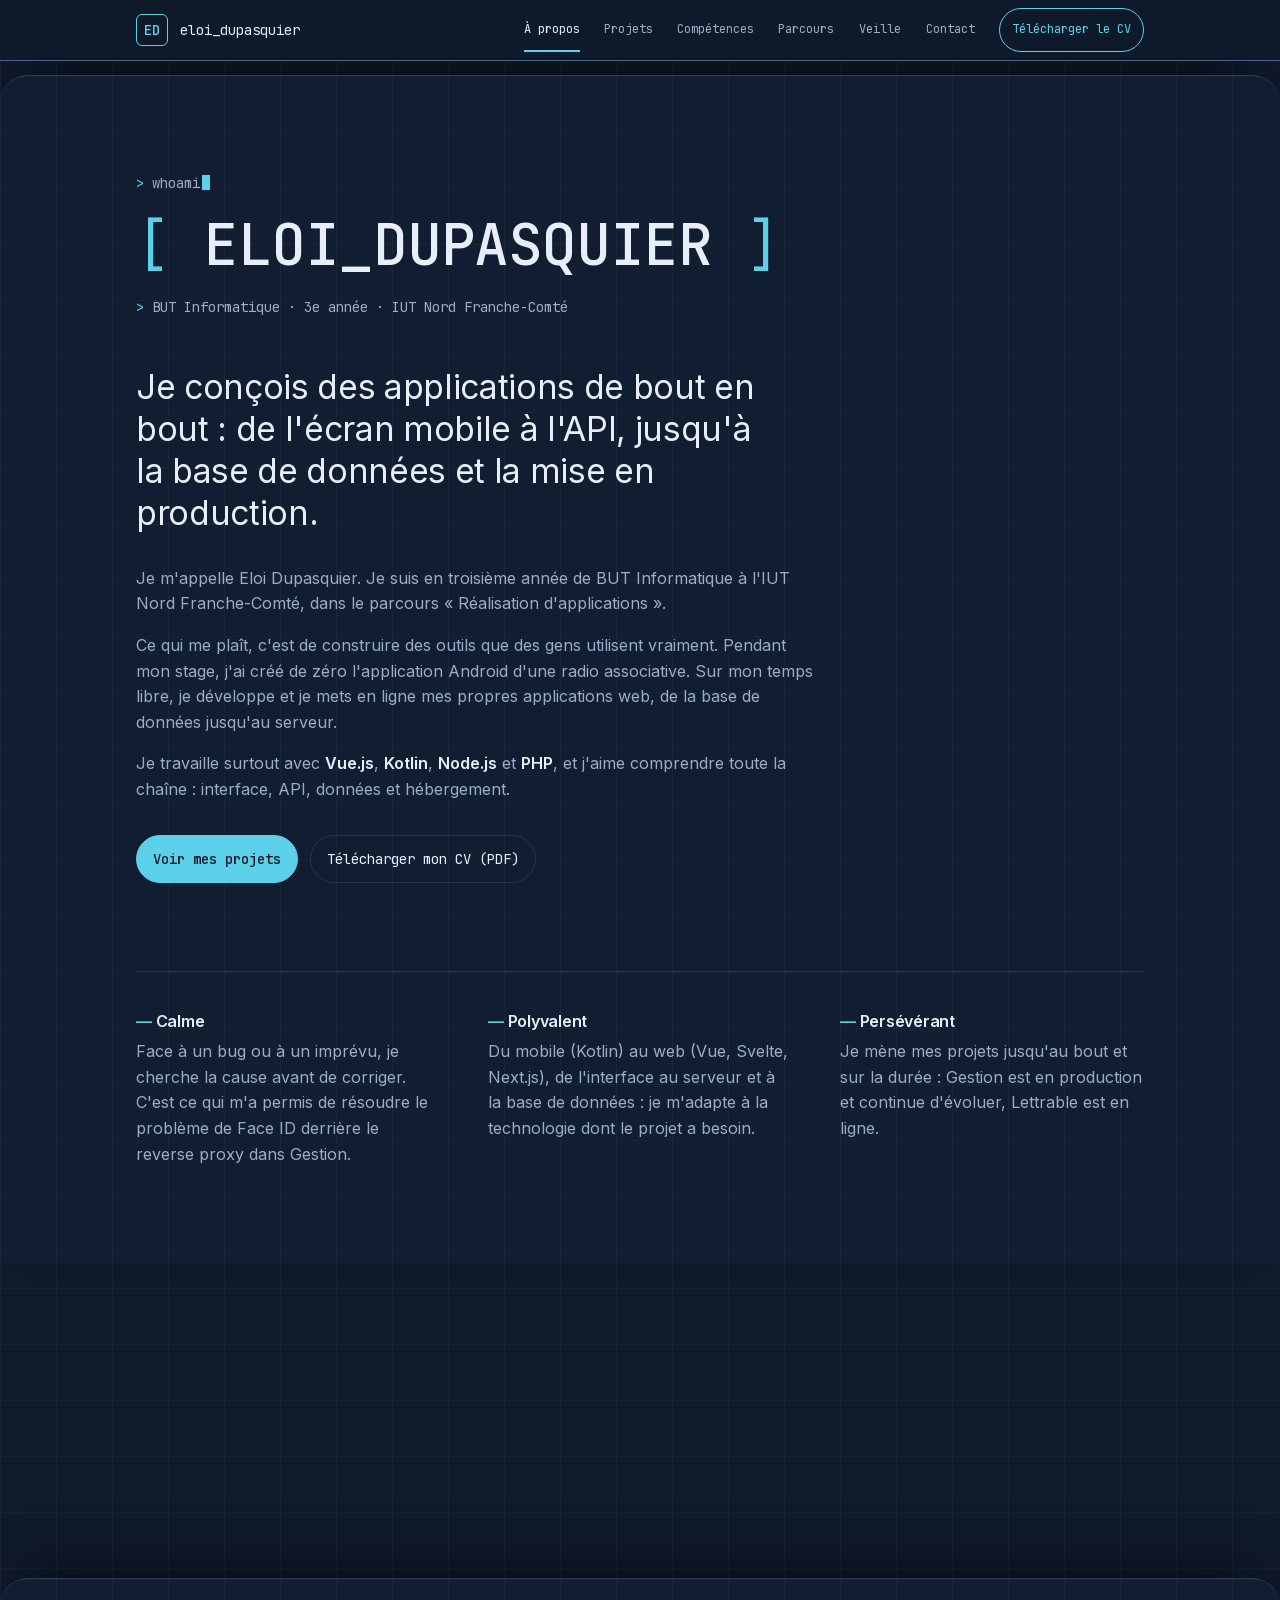
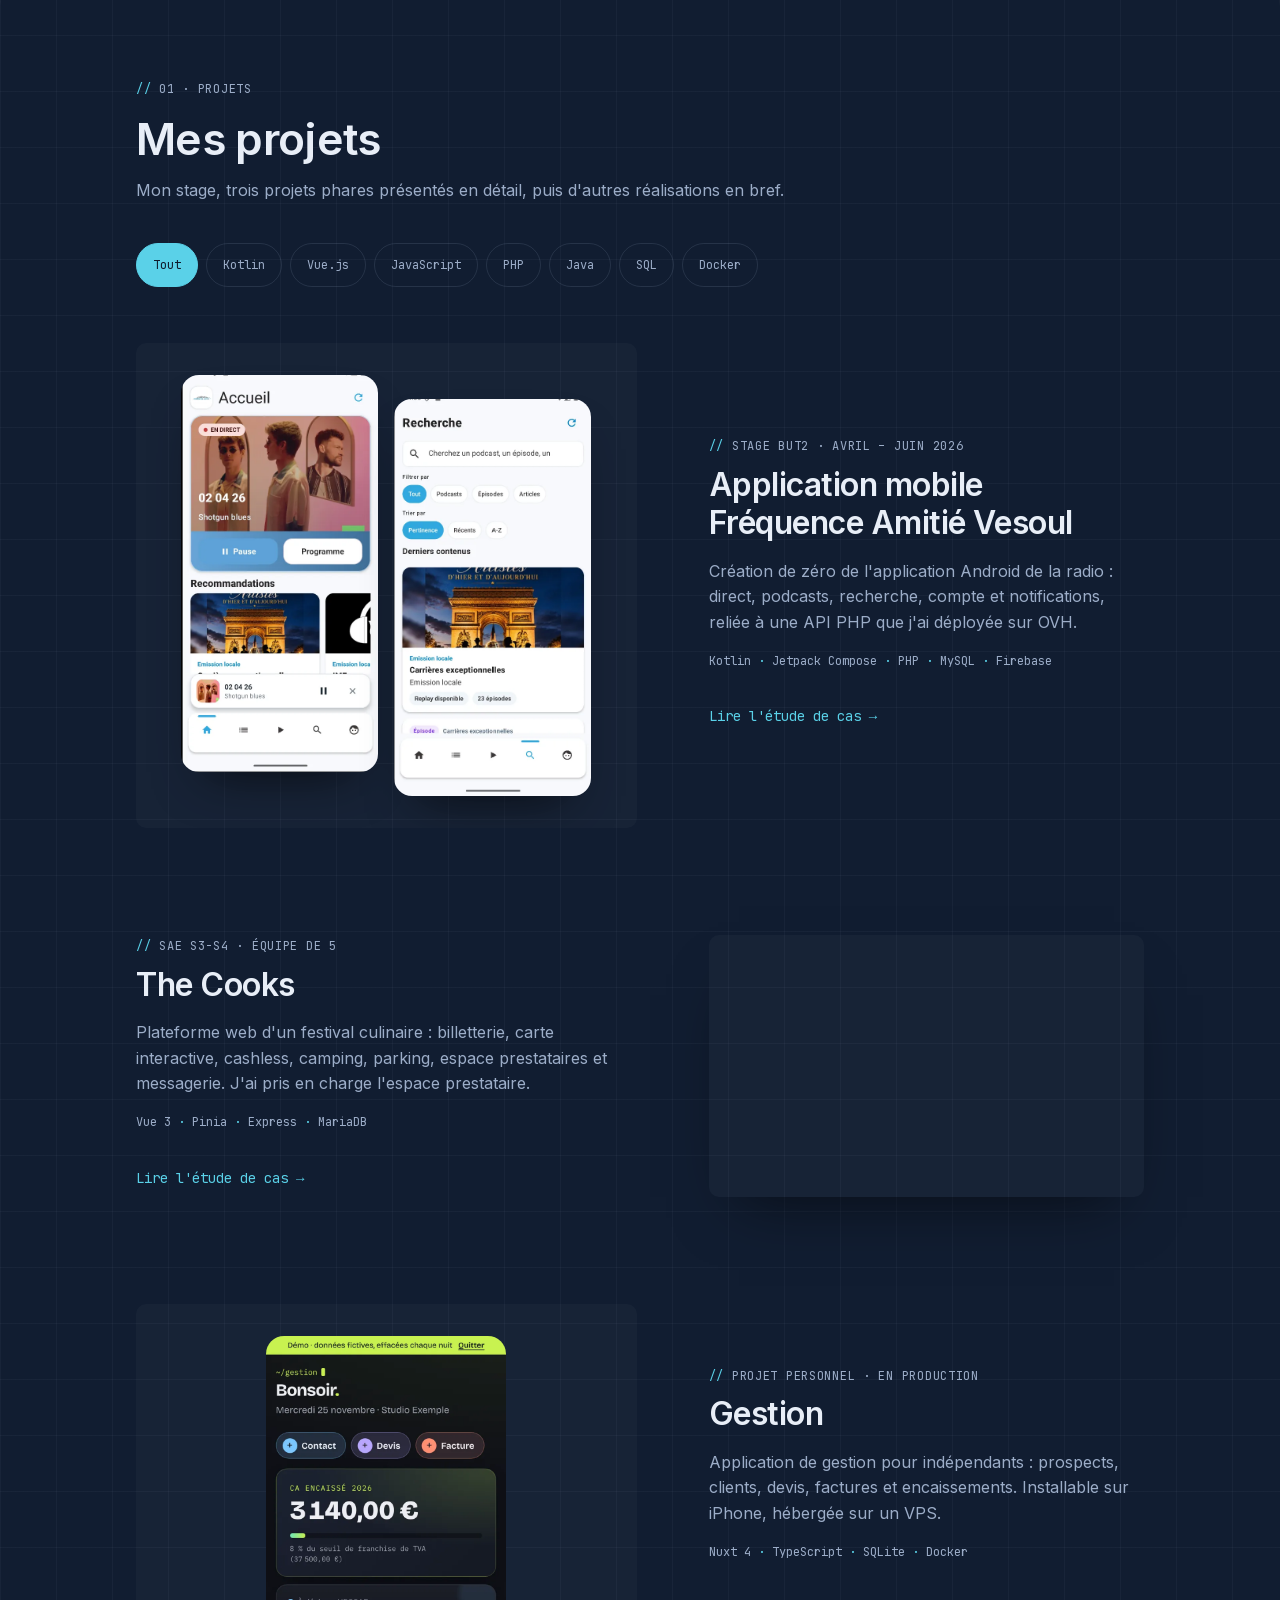
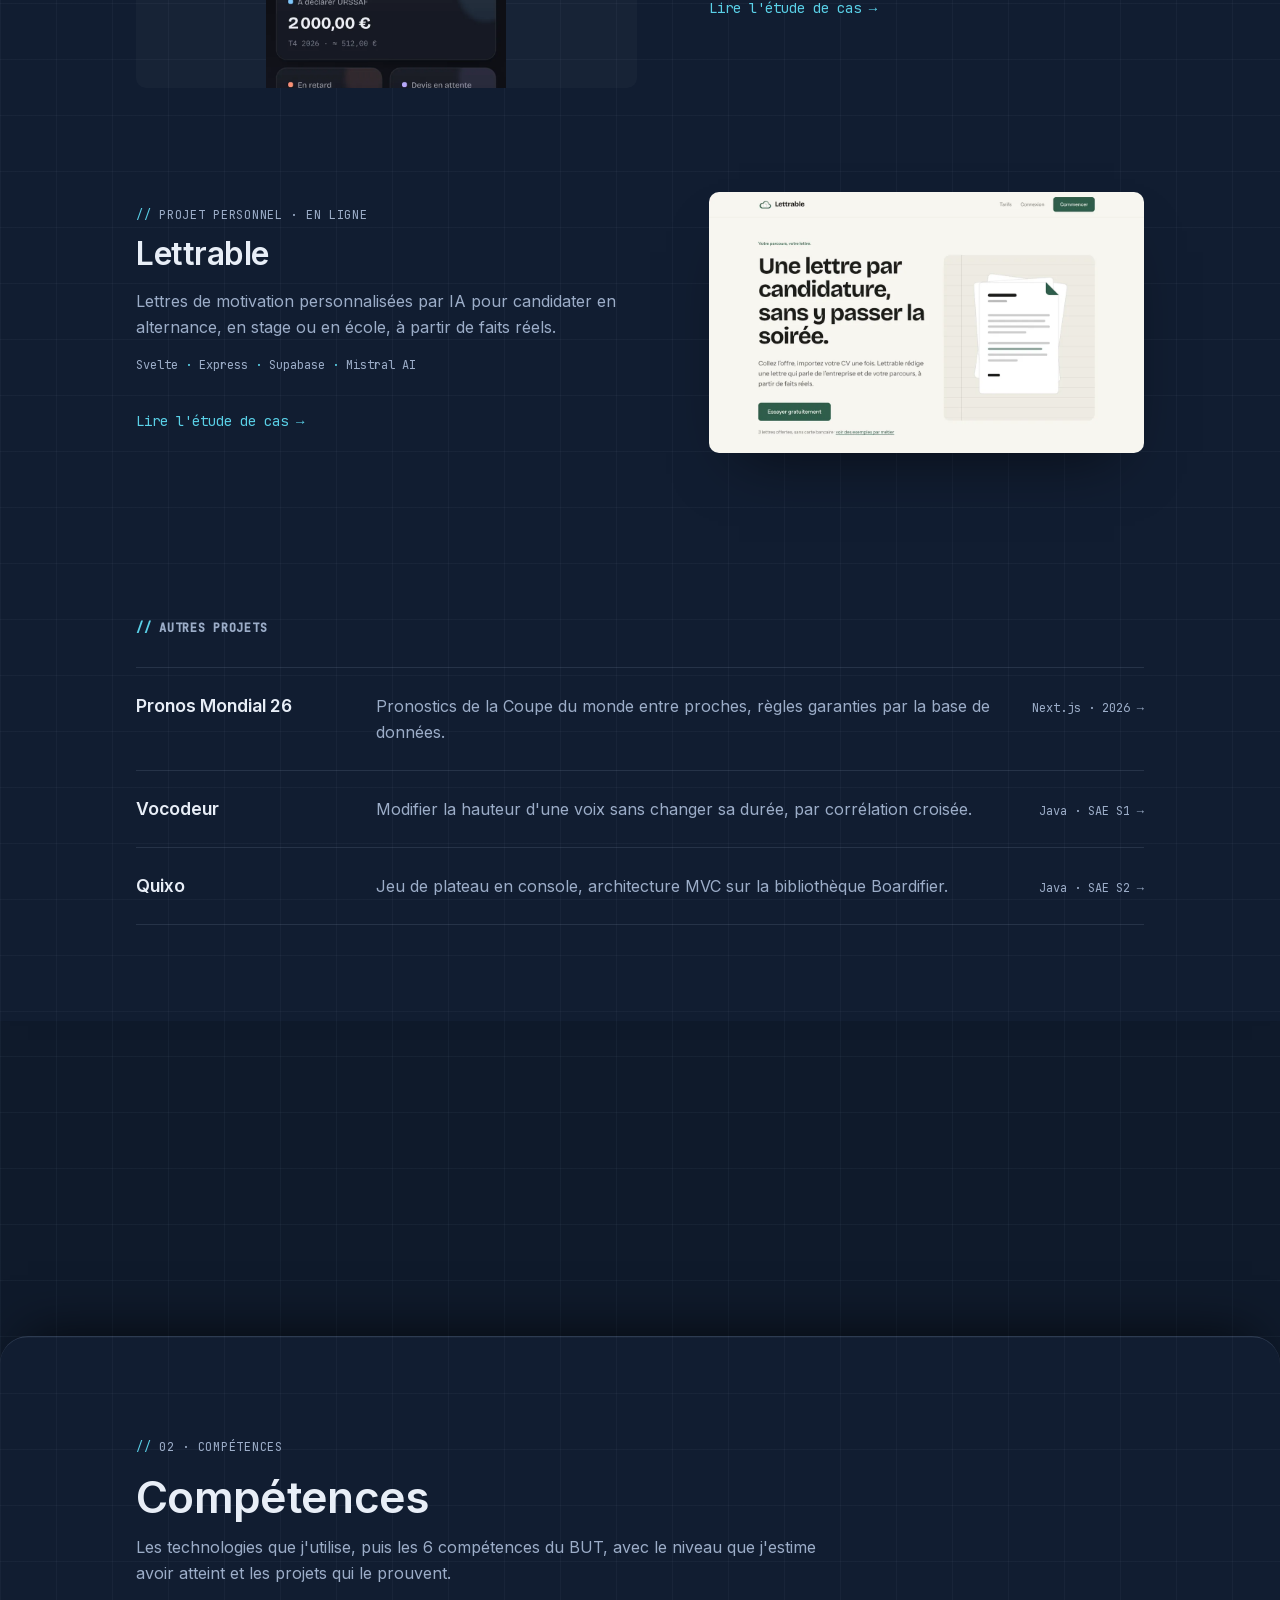
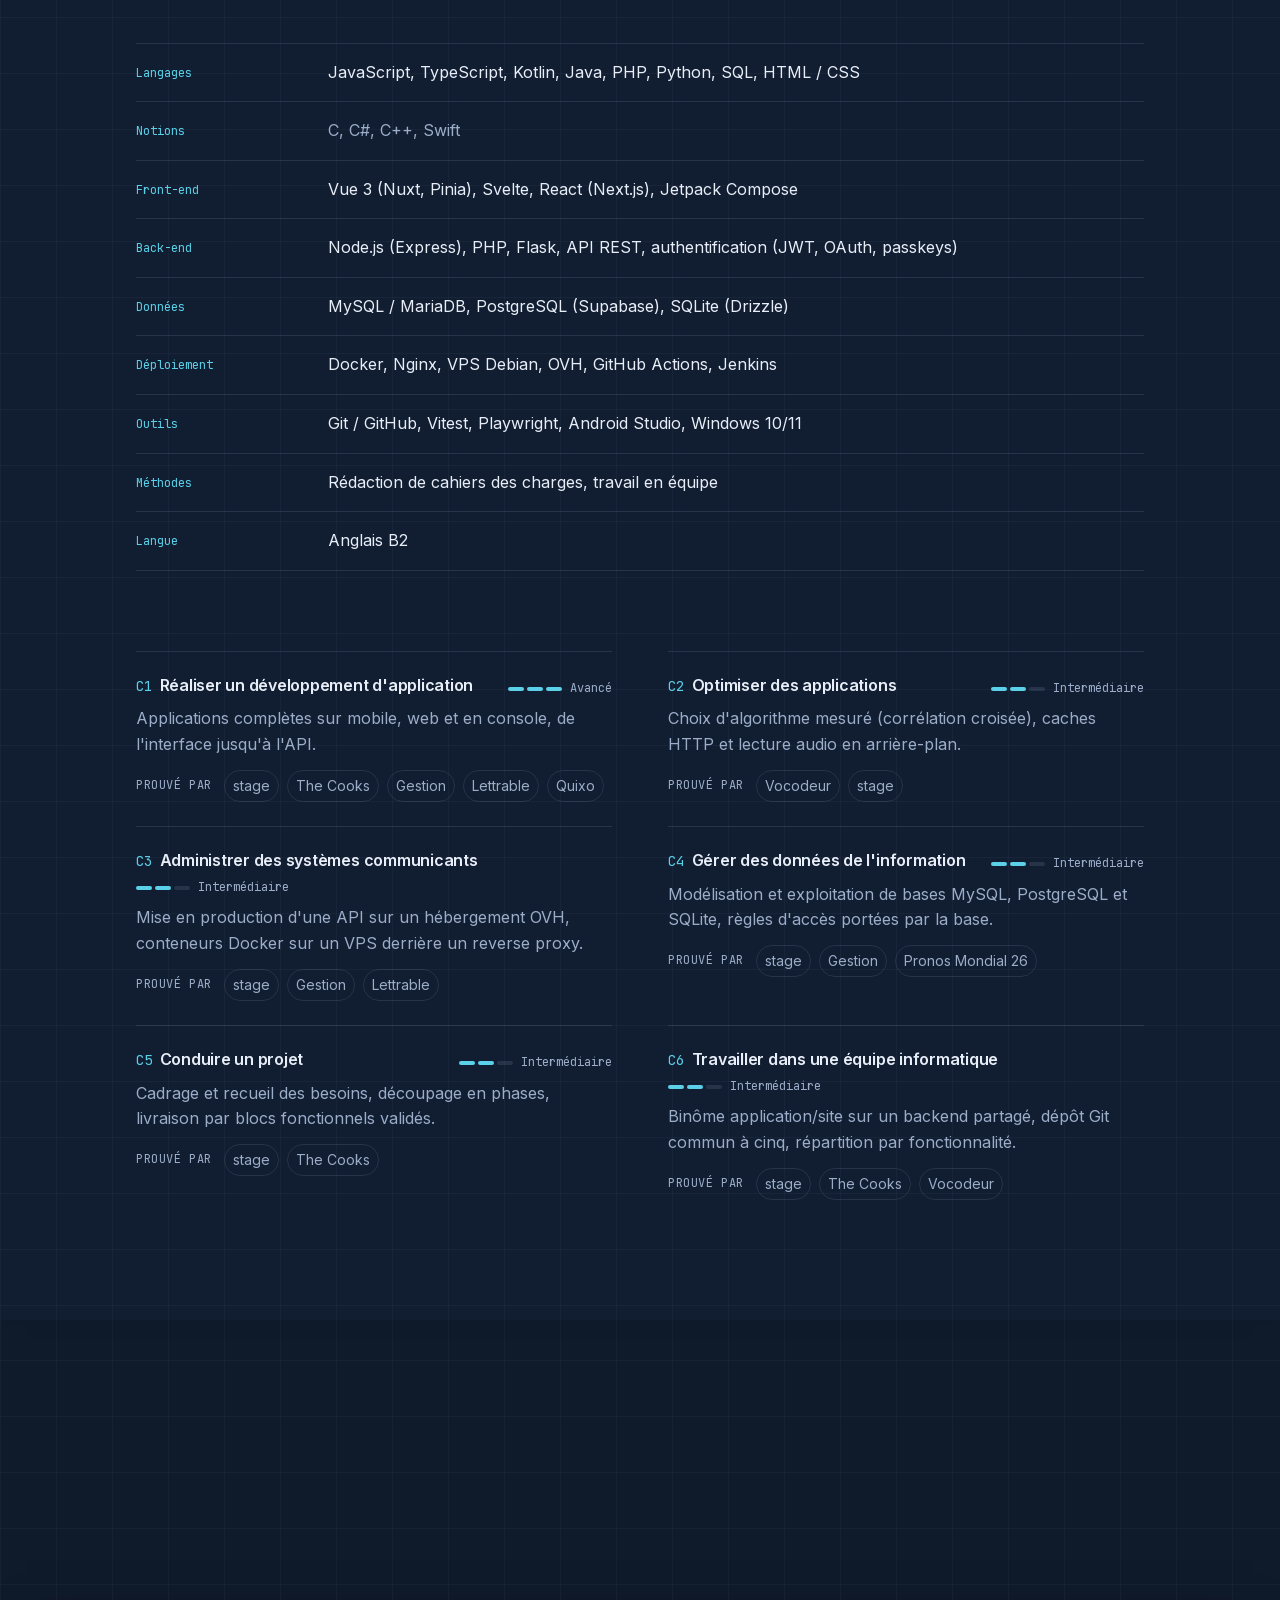
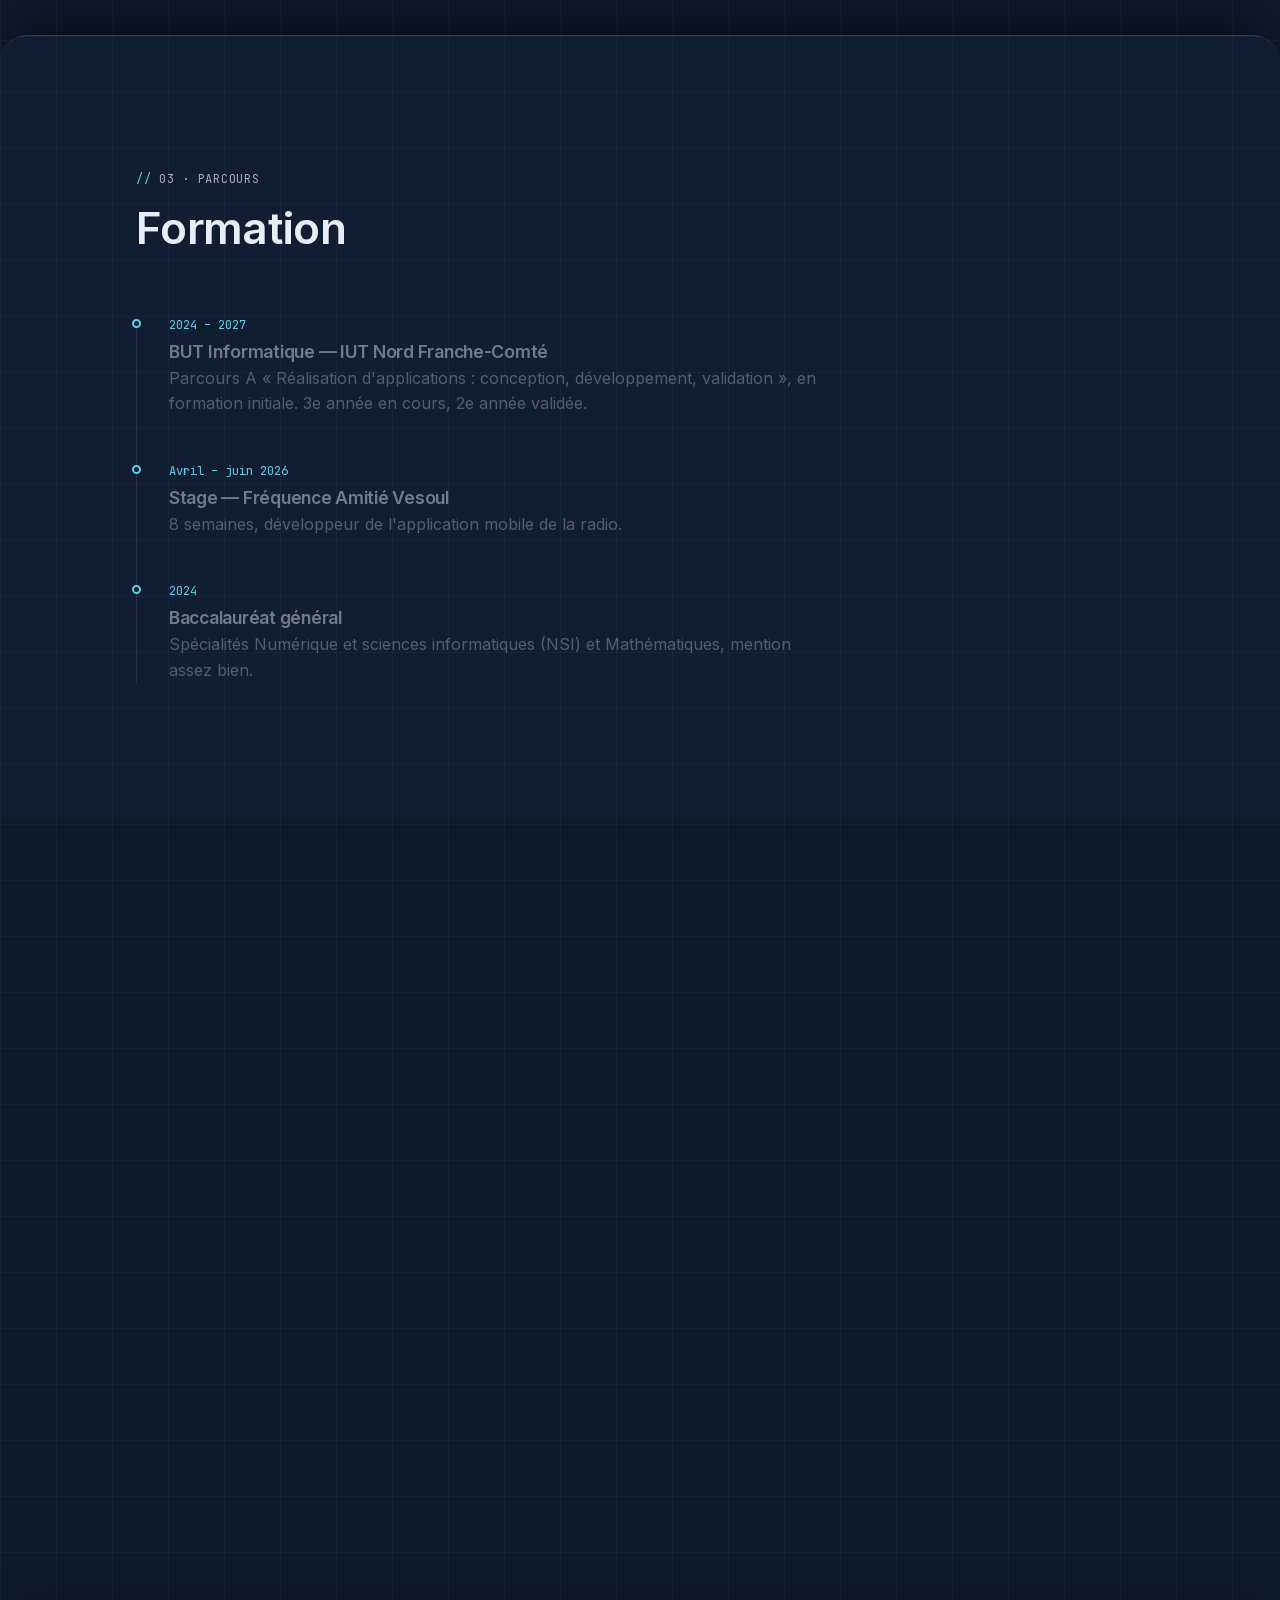
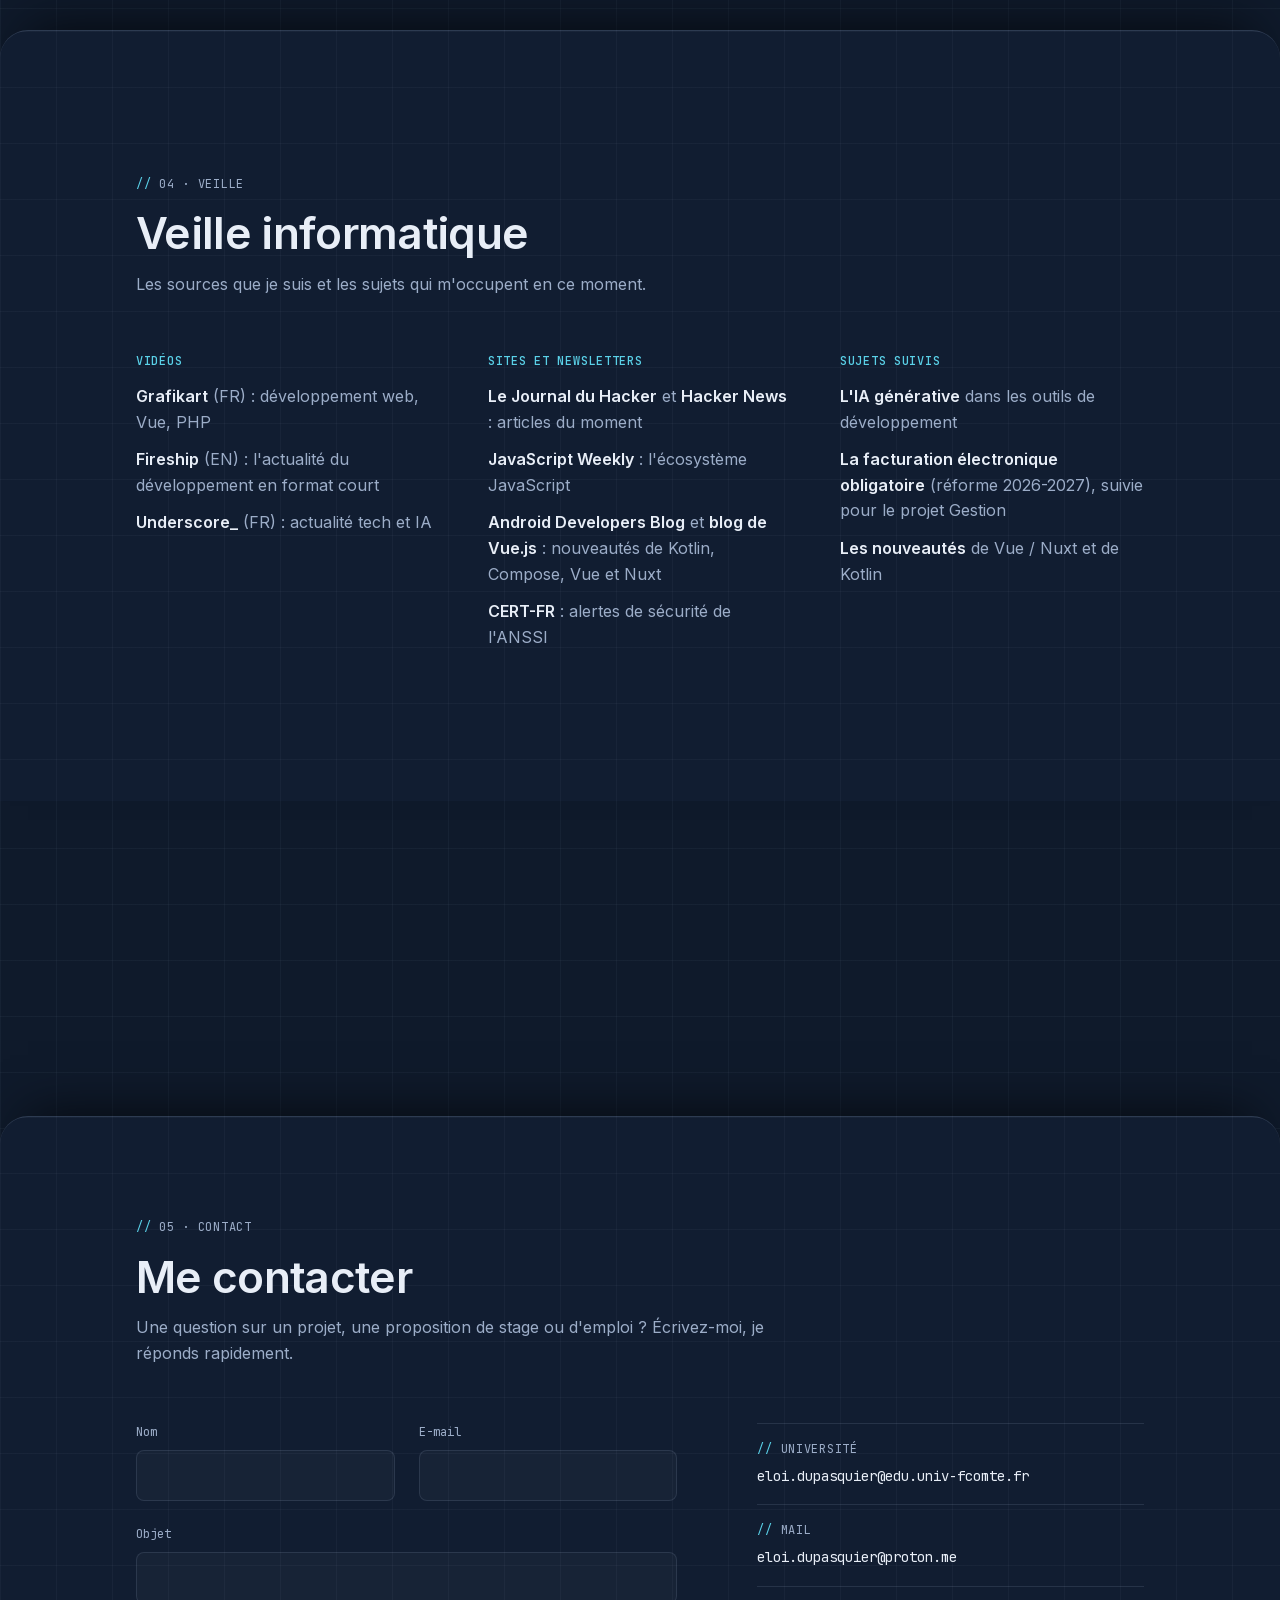
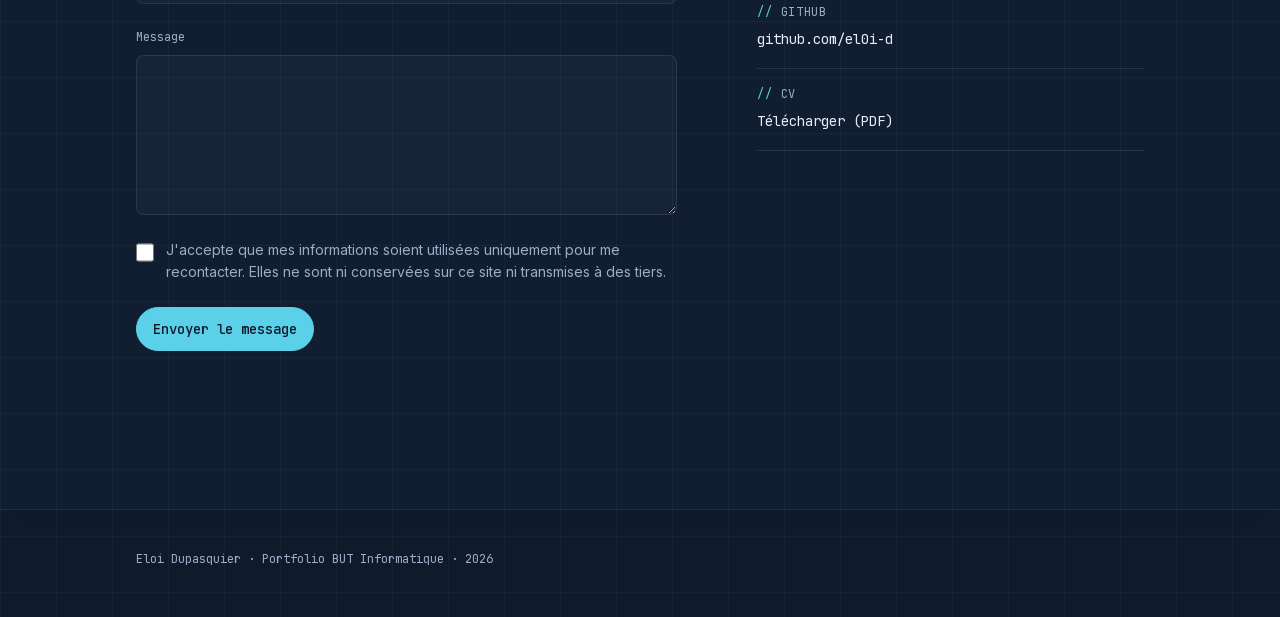
==== commit 4307659b: "Accélère le défilement et allège les polices, ajoute un essai d'en-tête opaque Co-Authored-By: Claud" ====
--- a/index.html
+++ b/index.html
@@ -14,12 +14,9 @@
 <meta property="og:description" content="Développeur d'applications web et mobile : stage Android, projets Vue.js, Node.js et PHP." />
 <meta property="og:url" content="https://portfolio.edupasquier.me/" />
 <link rel="icon" type="image/svg+xml" href="favicon.svg" />
-<link rel="preconnect" href="https://fonts.googleapis.com" />
-<link rel="preconnect" href="https://fonts.gstatic.com" crossorigin />
-<link href="https://fonts.googleapis.com/css2?family=Inter:wght@400;500;600&family=JetBrains+Mono:wght@400;500&display=swap" rel="stylesheet" />
 <!-- « ?v= » : à augmenter à chaque modification du CSS, pour que les
      navigateurs ne gardent pas l'ancienne version en cache. -->
-<link rel="stylesheet" href="assets/style.css?v=7" />
+<link rel="stylesheet" href="assets/style.css?v=9" />
 <script type="application/ld+json">
 {
   "@context": "https://schema.org",
@@ -115,8 +112,8 @@
 
       <article class="row" id="stage" data-tech="kotlin php sql">
         <div class="row-media row-media--phones" aria-hidden="true">
-          <img src="assets/img/fav-accueil.webp" alt="" width="502" height="1004" loading="lazy" />
-          <img src="assets/img/fav-recherche.webp" alt="" width="498" height="1004" loading="lazy" />
+          <img src="assets/img/fav-accueil.webp" alt="" width="502" height="1004" loading="lazy" decoding="async" />
+          <img src="assets/img/fav-recherche.webp" alt="" width="498" height="1004" loading="lazy" decoding="async" />
         </div>
         <div class="row-body">
           <span class="label">Stage BUT2 · avril – juin 2026</span>
@@ -129,7 +126,7 @@
 
       <article class="row row--inverse" data-tech="vue js sql">
         <div class="row-media">
-          <img src="assets/img/cooks-dashboard.webp" alt="Tableau de bord de l'espace prestataire de The Cooks" width="1200" height="720" loading="lazy" />
+          <img src="assets/img/cooks-dashboard.webp" alt="Tableau de bord de l'espace prestataire de The Cooks" width="1200" height="720" loading="lazy" decoding="async" />
         </div>
         <div class="row-body">
           <span class="label">SAE S3-S4 · équipe de 5</span>
@@ -142,7 +139,7 @@
 
       <article class="row" data-tech="vue js sql docker">
         <div class="row-media row-media--phone">
-          <img src="assets/img/gestion-accueil.webp" alt="Accueil de l'application Gestion sur iPhone : chiffre d'affaires encaissé et montant à déclarer" width="720" height="1226" loading="lazy" />
+          <img src="assets/img/gestion-accueil.webp" alt="Accueil de l'application Gestion sur iPhone : chiffre d'affaires encaissé et montant à déclarer" width="720" height="1226" loading="lazy" decoding="async" />
         </div>
         <div class="row-body">
           <span class="label">Projet personnel · en production</span>
@@ -155,7 +152,7 @@
 
       <article class="row row--inverse" data-tech="js sql docker">
         <div class="row-media">
-          <img src="assets/img/lettrable-accueil.webp" alt="Page d'accueil de Lettrable" width="1200" height="720" loading="lazy" />
+          <img src="assets/img/lettrable-accueil.webp" alt="Page d'accueil de Lettrable" width="1200" height="720" loading="lazy" decoding="async" />
         </div>
         <div class="row-body">
           <span class="label">Projet personnel · en ligne</span>
@@ -399,7 +396,7 @@
 <footer class="site-footer">
   <div class="wrap">Eloi Dupasquier · Portfolio BUT Informatique · 2026</div>
 </footer>
-<script src="assets/contact.js?v=7" defer></script>
-<script src="assets/anim.js?v=7" defer></script>
+<script src="assets/contact.js?v=9" defer></script>
+<script src="assets/anim.js?v=9" defer></script>
 </body>
 </html>
--- a/assets/style.css
+++ b/assets/style.css
@@ -6,6 +6,21 @@
    Peu de cadres : c'est l'espace qui sépare les blocs.
    Tous les réglages visuels sont dans :root.
    ========================================================= */
+
+/* ---------- Polices hébergées sur le site (licence SIL OFL) ----------
+   Aucune requête vers Google Fonts : le texte s'affiche plus tôt et
+   aucune adresse IP de visiteur n'est transmise à un tiers.
+   Fichiers allégés (51 Ko pour les deux) : polices variables limitées aux
+   graisses utilisées, caractères du français et typographie courante
+   seulement. Un caractère absent (rare) s'affiche dans la police du système.
+   Pour ajouter un caractère : voir README, « Polices ». */
+@font-face { font-family: "Inter"; font-style: normal; font-weight: 400 600; font-display: swap;
+  src: url("polices/inter.woff2") format("woff2");
+  unicode-range: U+0020-007E, U+00A0-00FF, U+0152-0153, U+2013-2014, U+2018-201E, U+2022, U+2026, U+202F, U+20AC, U+2122, U+2190-2193, U+2197, U+2265; }
+@font-face { font-family: "JetBrains Mono"; font-style: normal; font-weight: 400 500; font-display: swap;
+  src: url("polices/jetbrains-mono.woff2") format("woff2");
+  unicode-range: U+0020-007E, U+00A0-00FF, U+0152-0153, U+2013-2014, U+2018-201E, U+2022, U+2026, U+202F, U+20AC, U+2122, U+2190-2193, U+2197, U+2265; }
+
 
 :root {
   --bg: #0f1a2b;
@@ -112,6 +127,8 @@
   /* Bordure contrastée (≥ 3:1) : condition pour garder le flou. */
   border-bottom: 1px solid #4f6383;
 }
+/* ESSAI TEMPORAIRE : en-tête opaque (voir anim.js, « essai=entete »). */
+.essai-entete .site-header { -webkit-backdrop-filter: none; backdrop-filter: none; background: var(--bg); }
 @supports not ((backdrop-filter: blur(1px)) or (-webkit-backdrop-filter: blur(1px))) {
   .site-header { background: var(--bg); }
 }
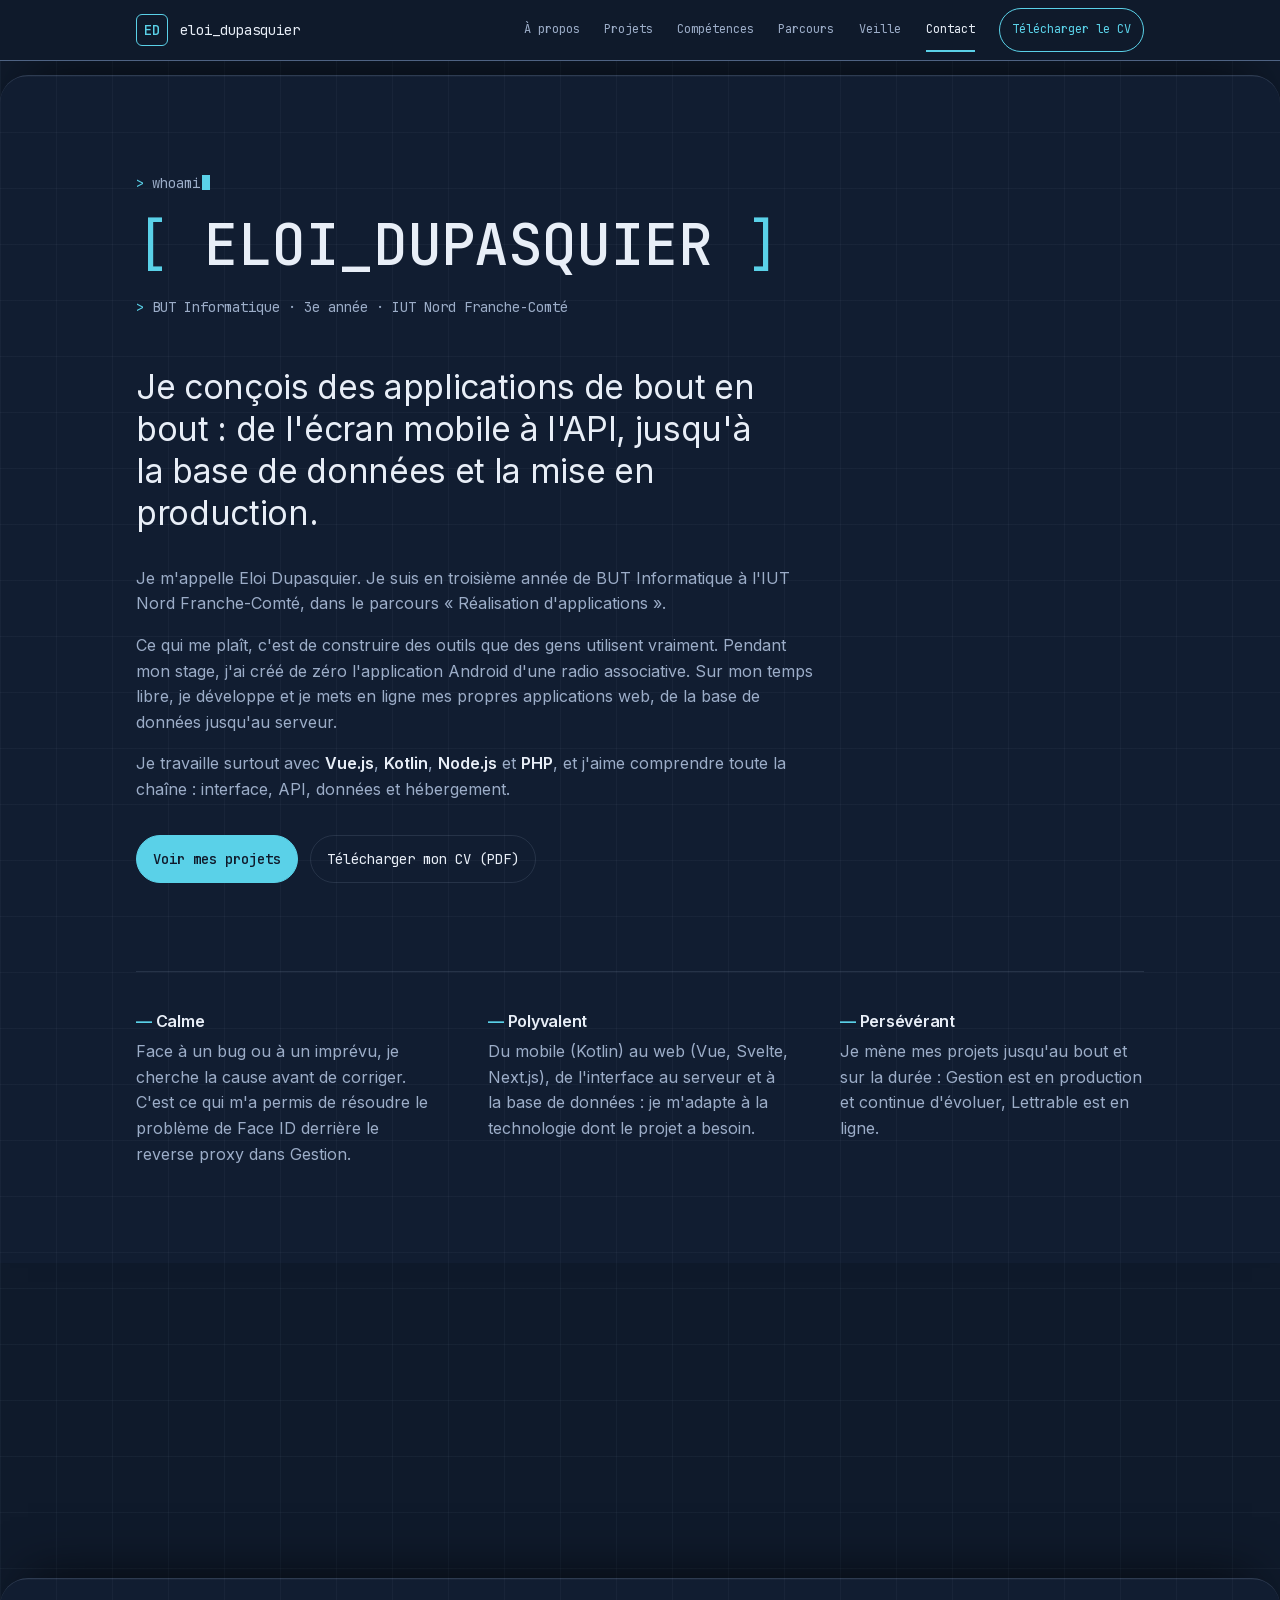
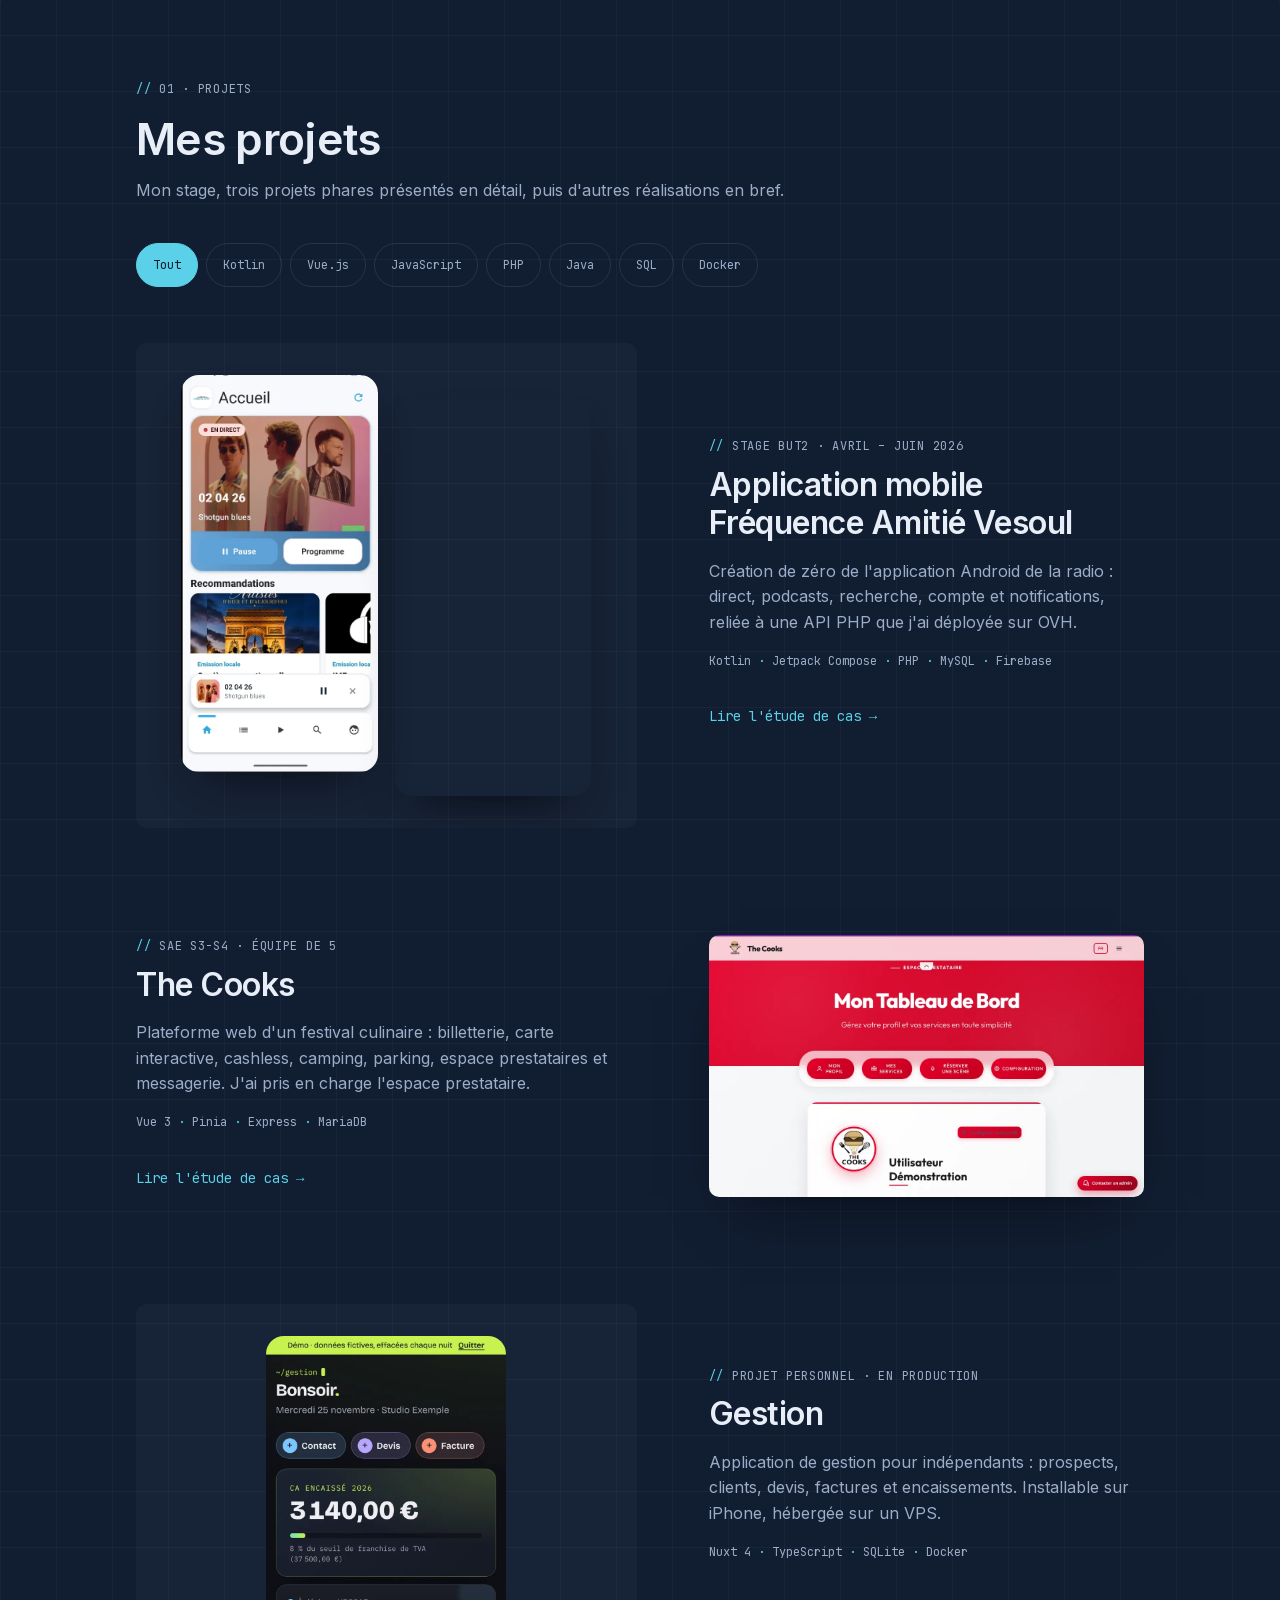
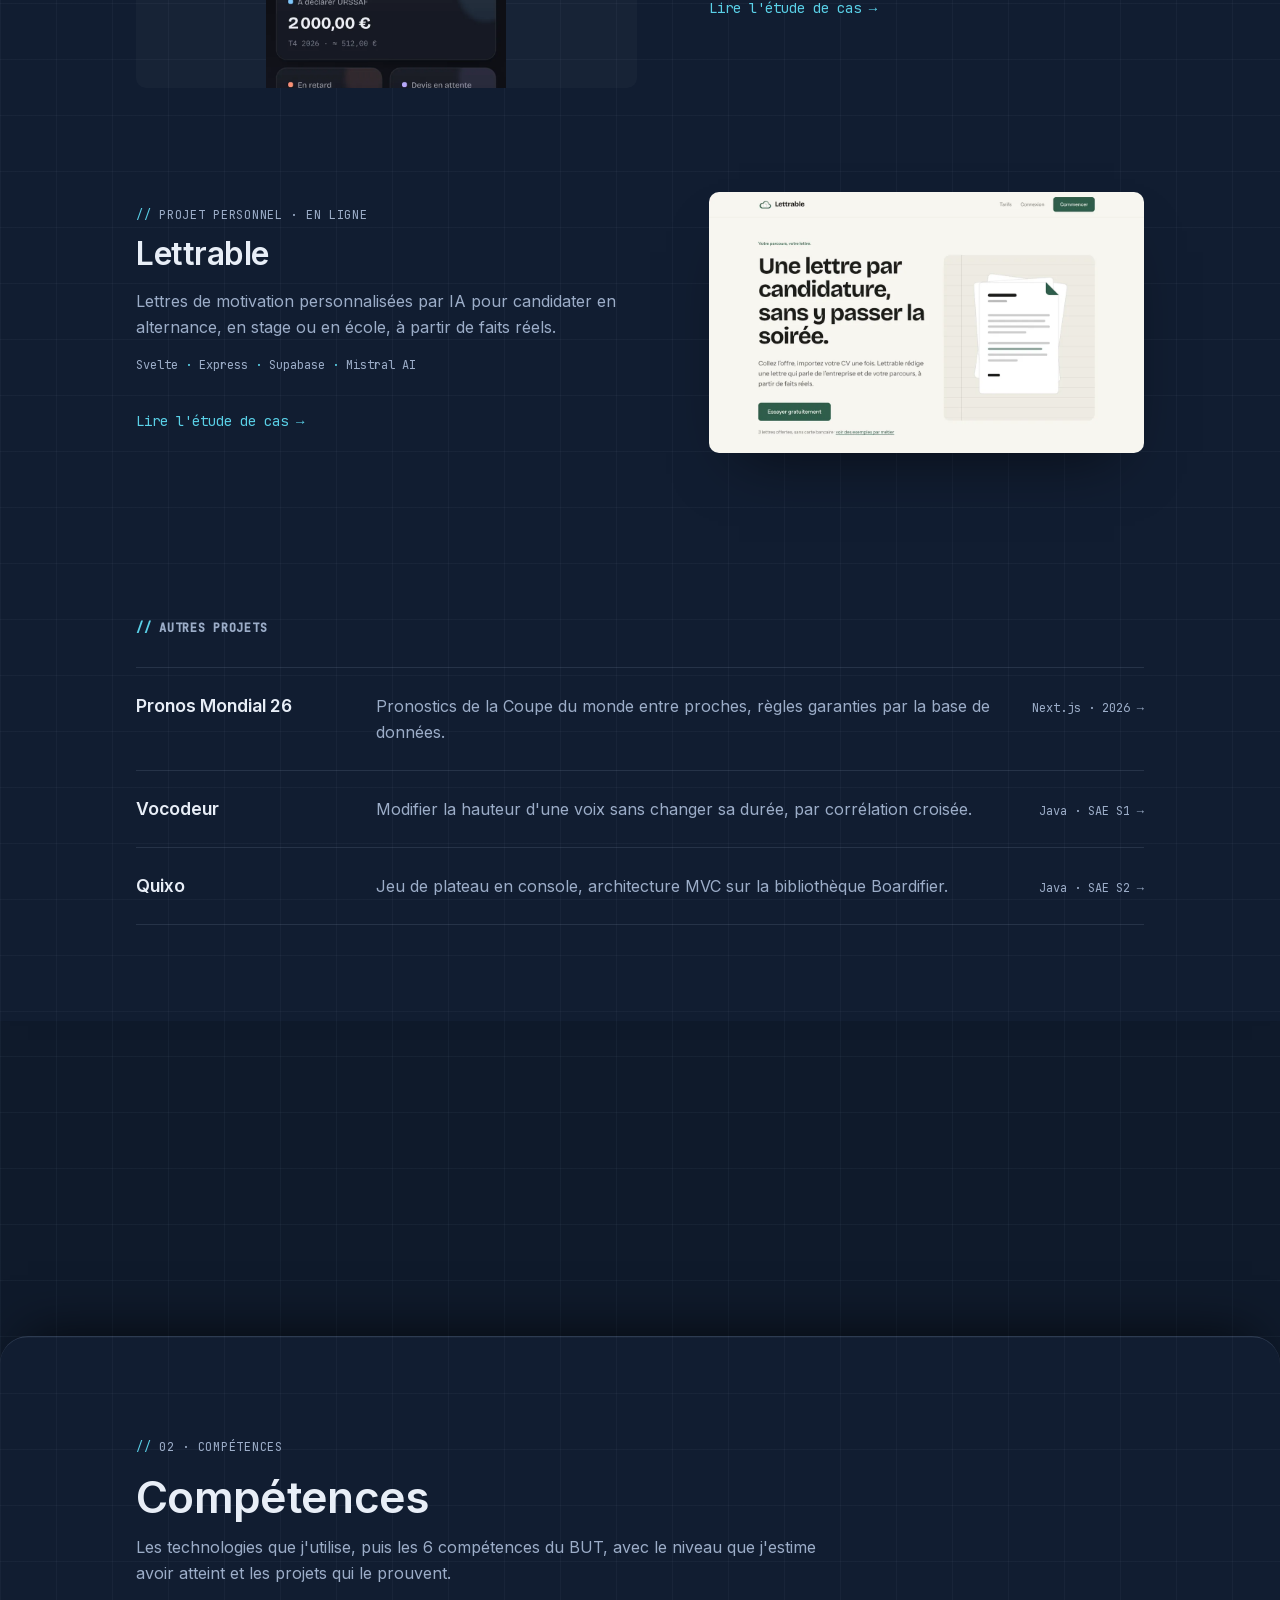
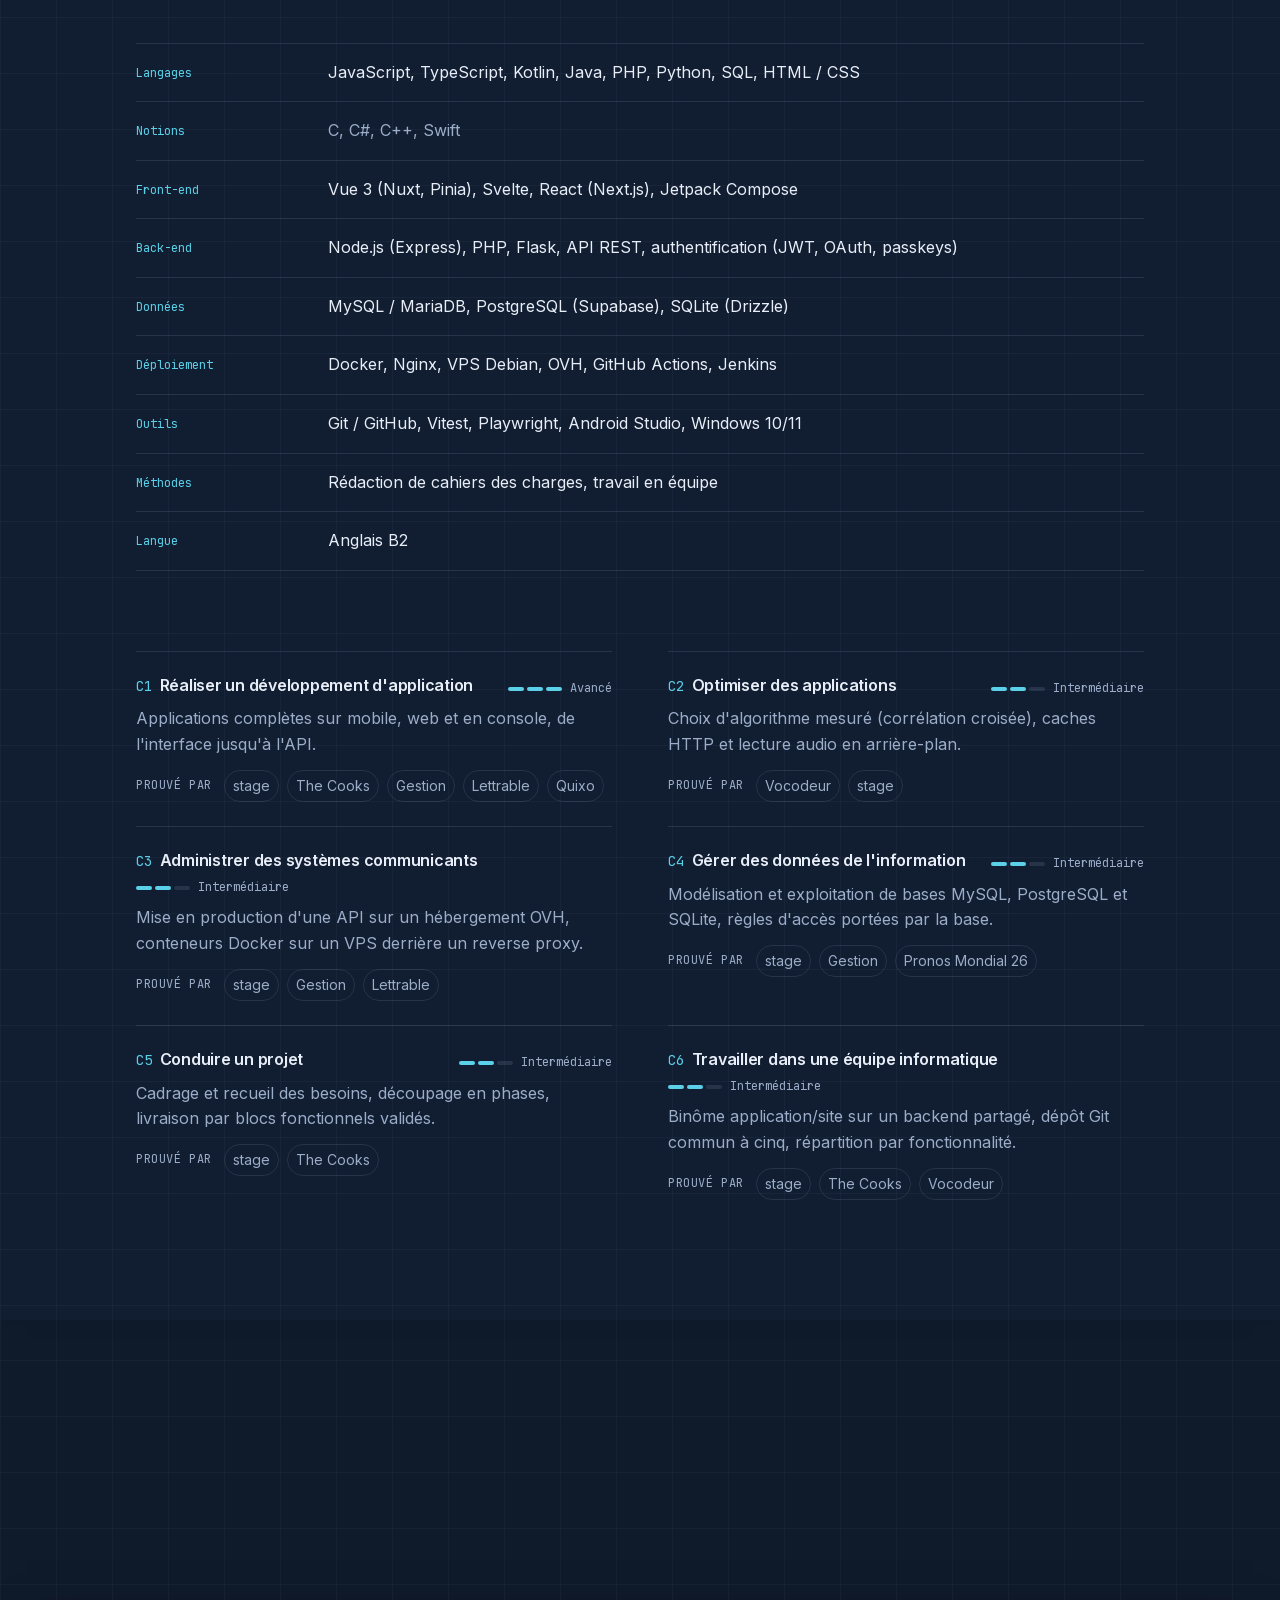
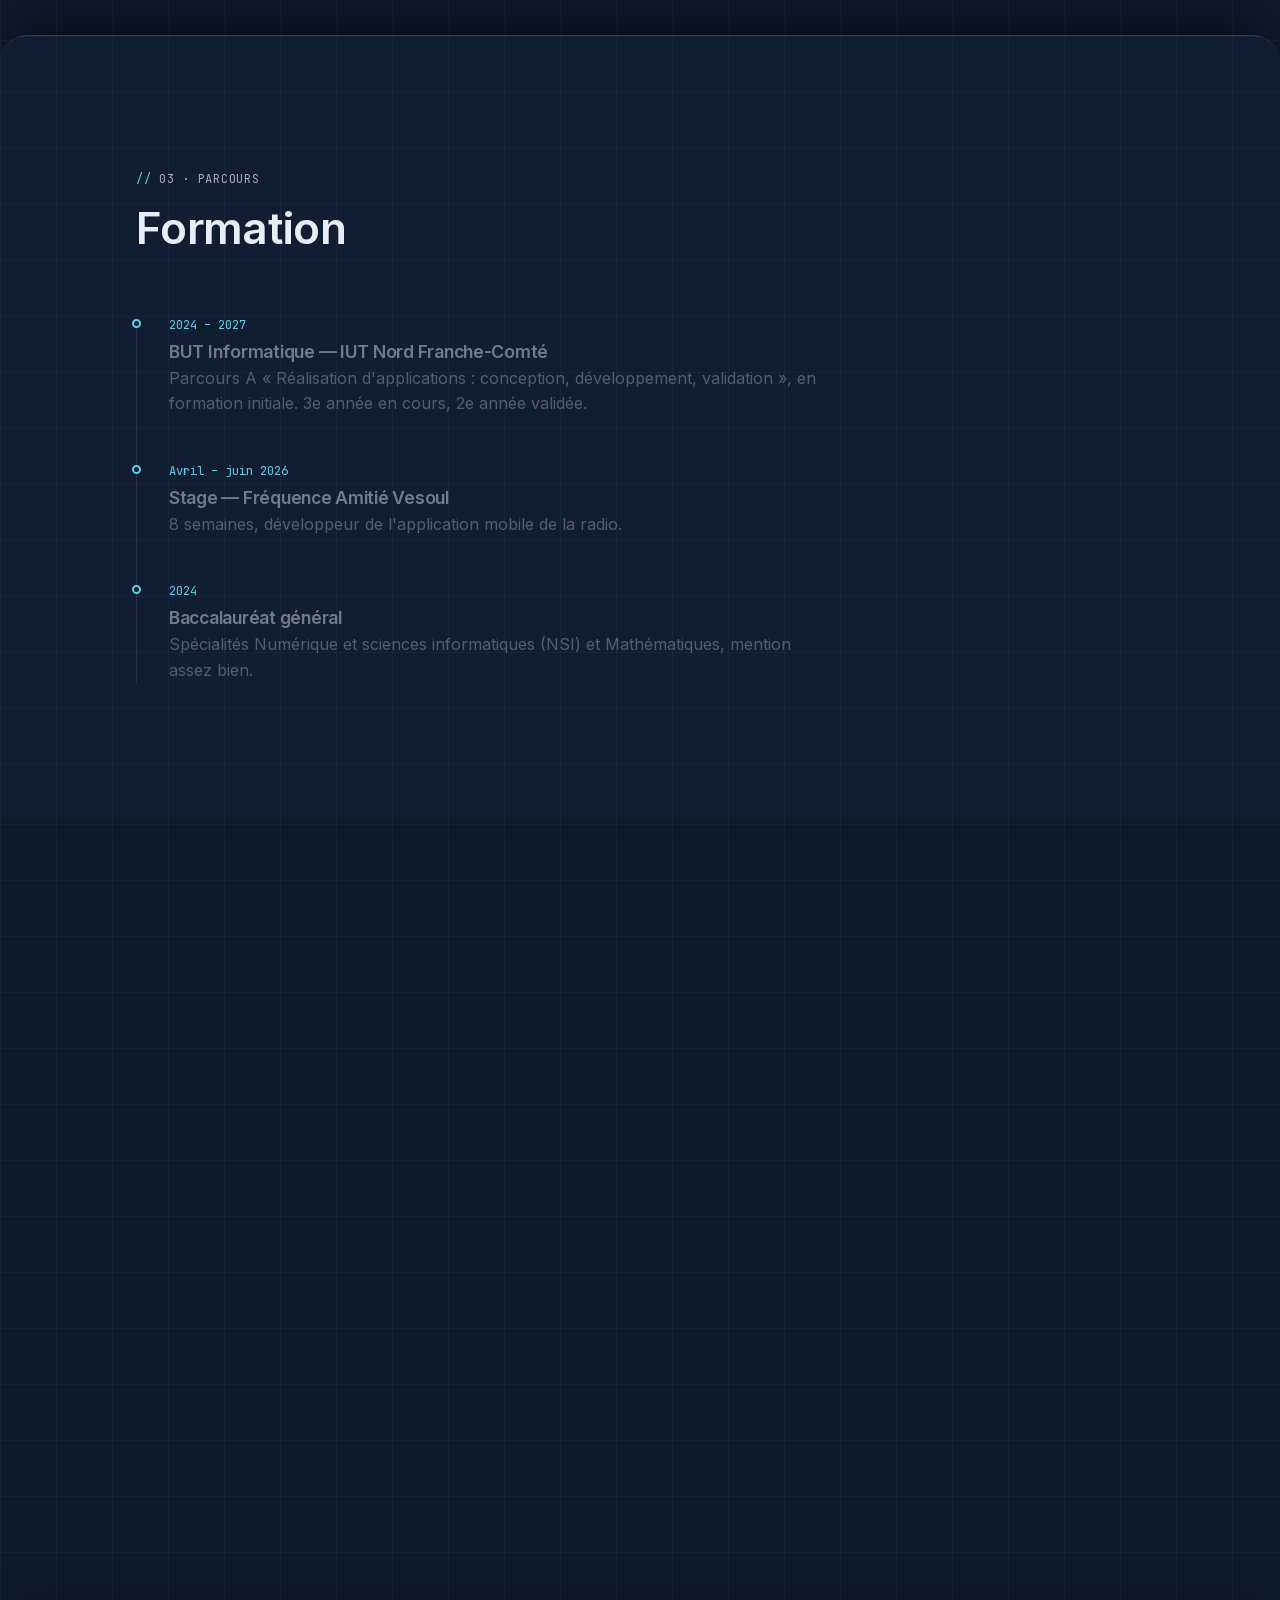
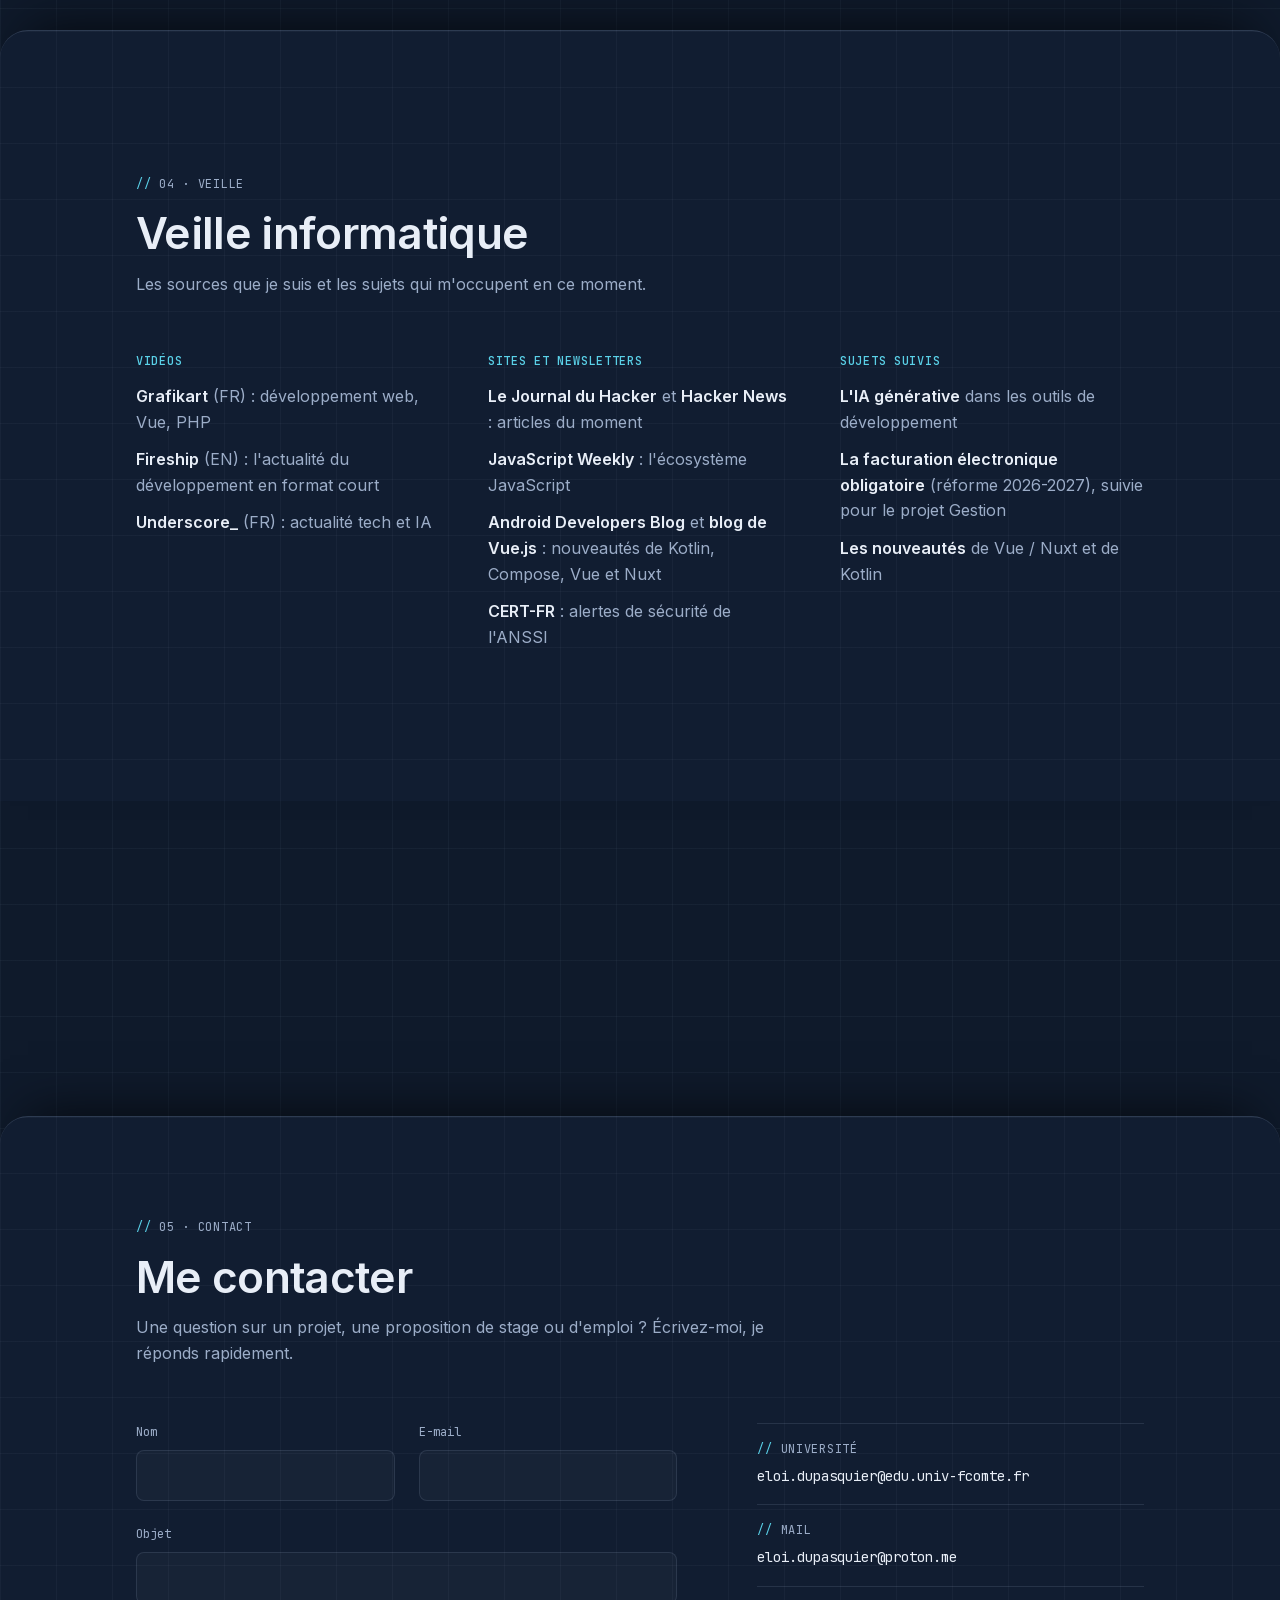
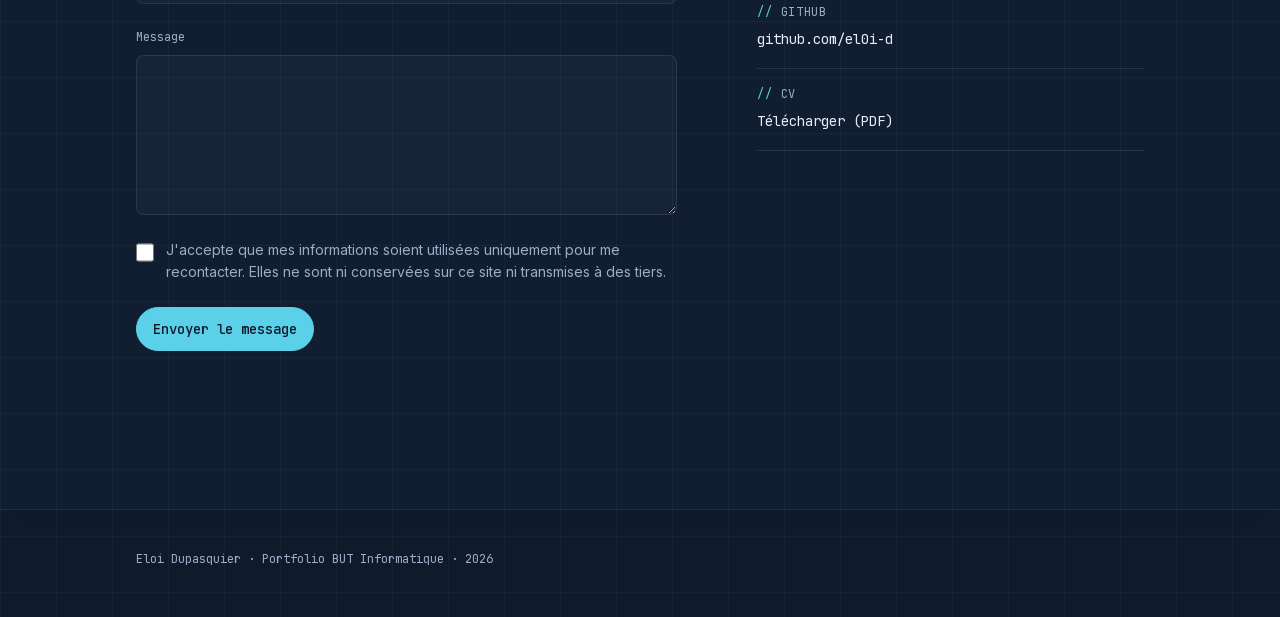
==== commit b027dd4e: "Rend l'en-tête opaque et retire l'essai Co-Authored-By: Claude Opus 5.5 <noreply@anthropic.com> Clau" ====
--- a/index.html
+++ b/index.html
@@ -16,7 +16,7 @@
 <link rel="icon" type="image/svg+xml" href="favicon.svg" />
 <!-- « ?v= » : à augmenter à chaque modification du CSS, pour que les
      navigateurs ne gardent pas l'ancienne version en cache. -->
-<link rel="stylesheet" href="assets/style.css?v=9" />
+<link rel="stylesheet" href="assets/style.css?v=10" />
 <script type="application/ld+json">
 {
   "@context": "https://schema.org",
@@ -396,7 +396,7 @@
 <footer class="site-footer">
   <div class="wrap">Eloi Dupasquier · Portfolio BUT Informatique · 2026</div>
 </footer>
-<script src="assets/contact.js?v=9" defer></script>
-<script src="assets/anim.js?v=9" defer></script>
+<script src="assets/contact.js?v=10" defer></script>
+<script src="assets/anim.js?v=10" defer></script>
 </body>
 </html>
--- a/assets/style.css
+++ b/assets/style.css
@@ -121,16 +121,10 @@
 
 .site-header {
   position: sticky; top: 0; z-index: 5;
-  background: rgba(15, 26, 43, 0.82);
-  -webkit-backdrop-filter: blur(10px);
-  backdrop-filter: blur(10px);
-  /* Bordure contrastée (≥ 3:1) : condition pour garder le flou. */
+  /* Opaque, sans flou : le flou derrière des cartes en mouvement coûte
+     cher à Safari sur iPhone, pour une différence à peine visible. */
+  background: var(--bg);
   border-bottom: 1px solid #4f6383;
-}
-/* ESSAI TEMPORAIRE : en-tête opaque (voir anim.js, « essai=entete »). */
-.essai-entete .site-header { -webkit-backdrop-filter: none; backdrop-filter: none; background: var(--bg); }
-@supports not ((backdrop-filter: blur(1px)) or (-webkit-backdrop-filter: blur(1px))) {
-  .site-header { background: var(--bg); }
 }
 .header-inner { display: flex; align-items: center; justify-content: space-between; gap: 1rem; min-height: 3.75rem; }
 
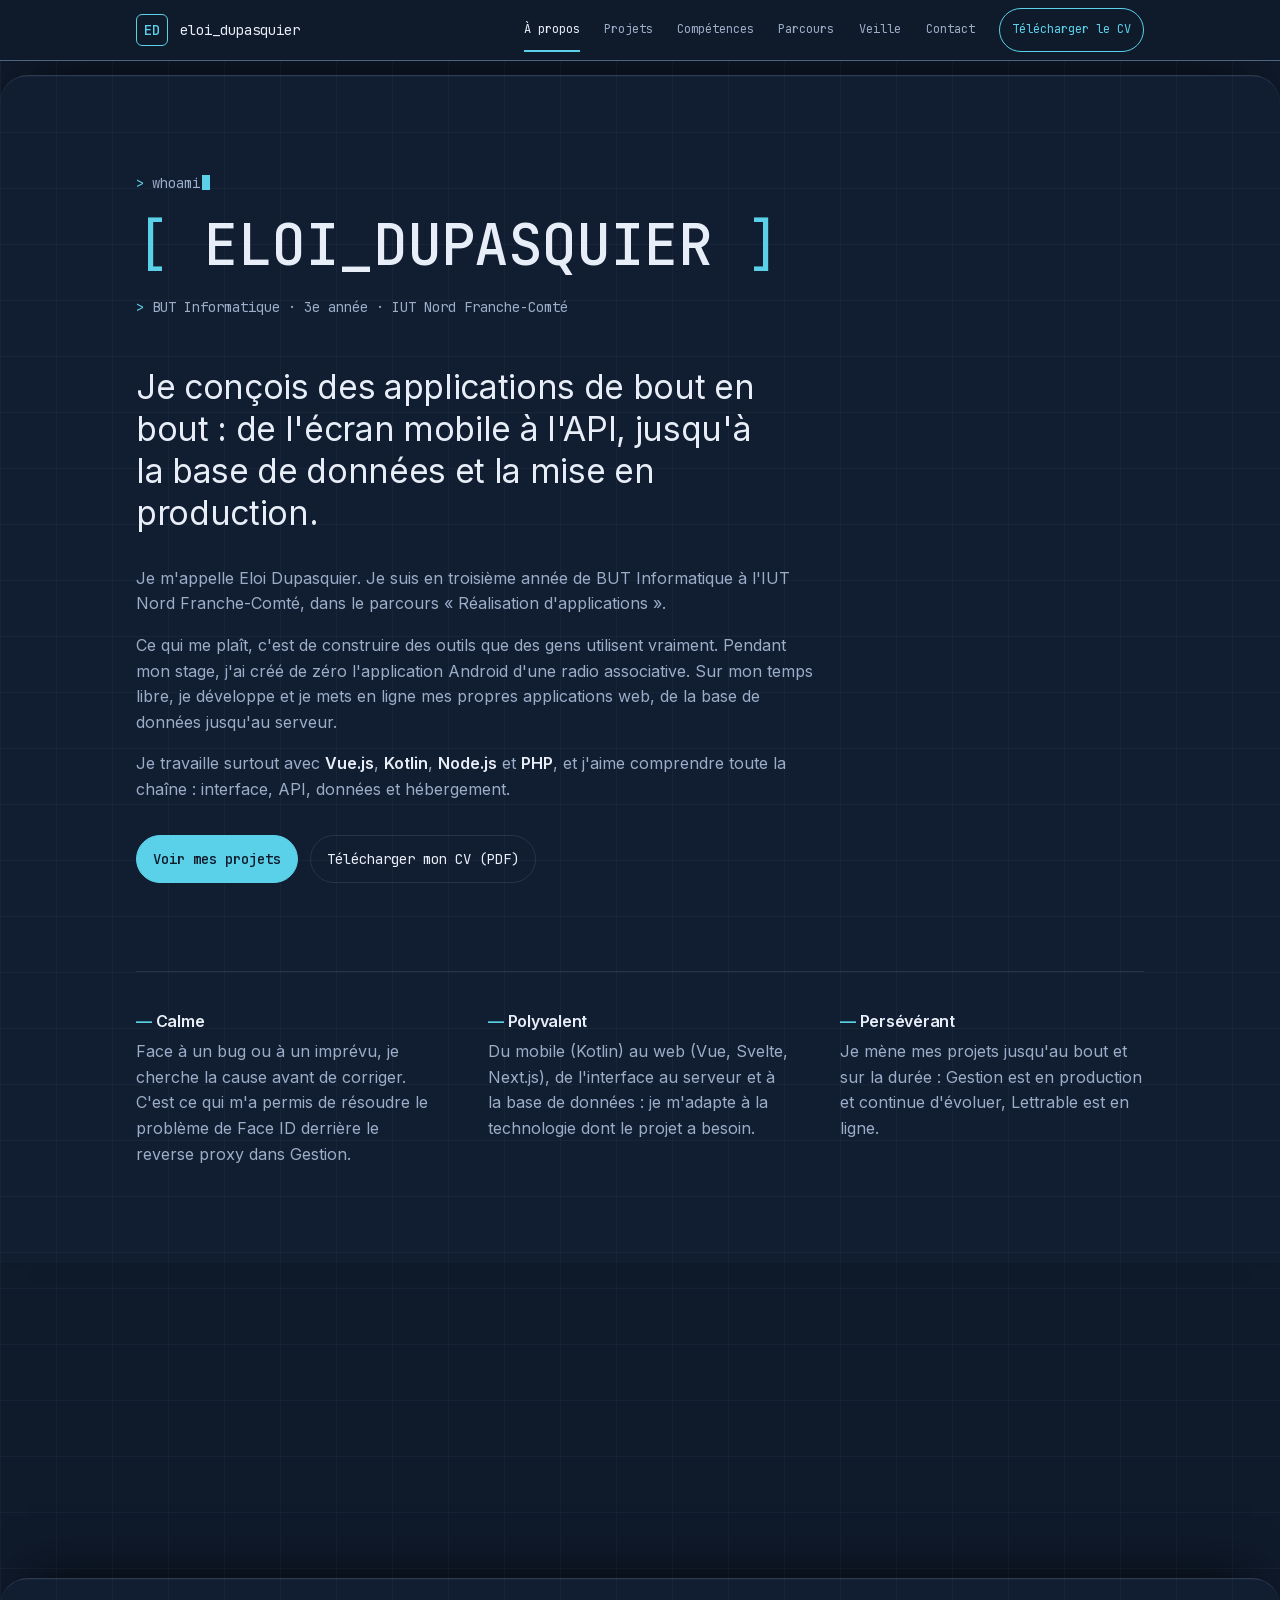
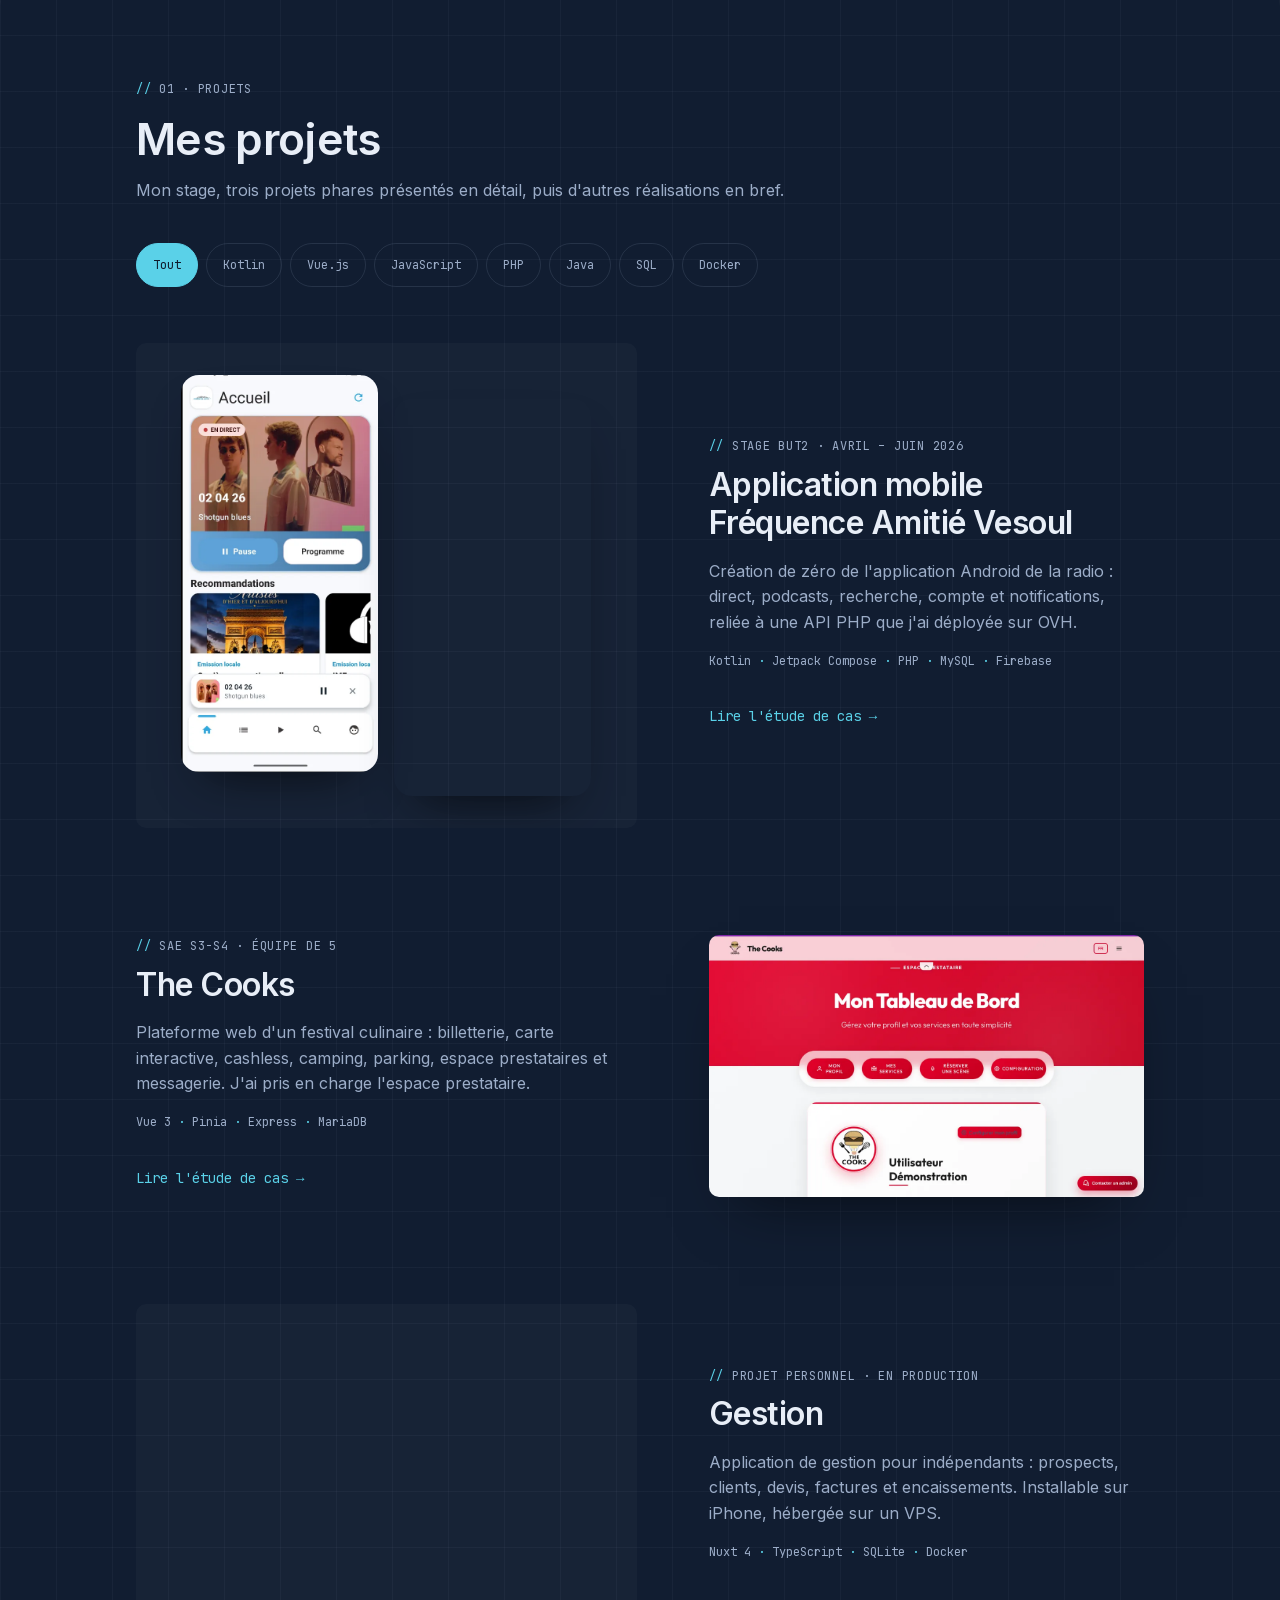
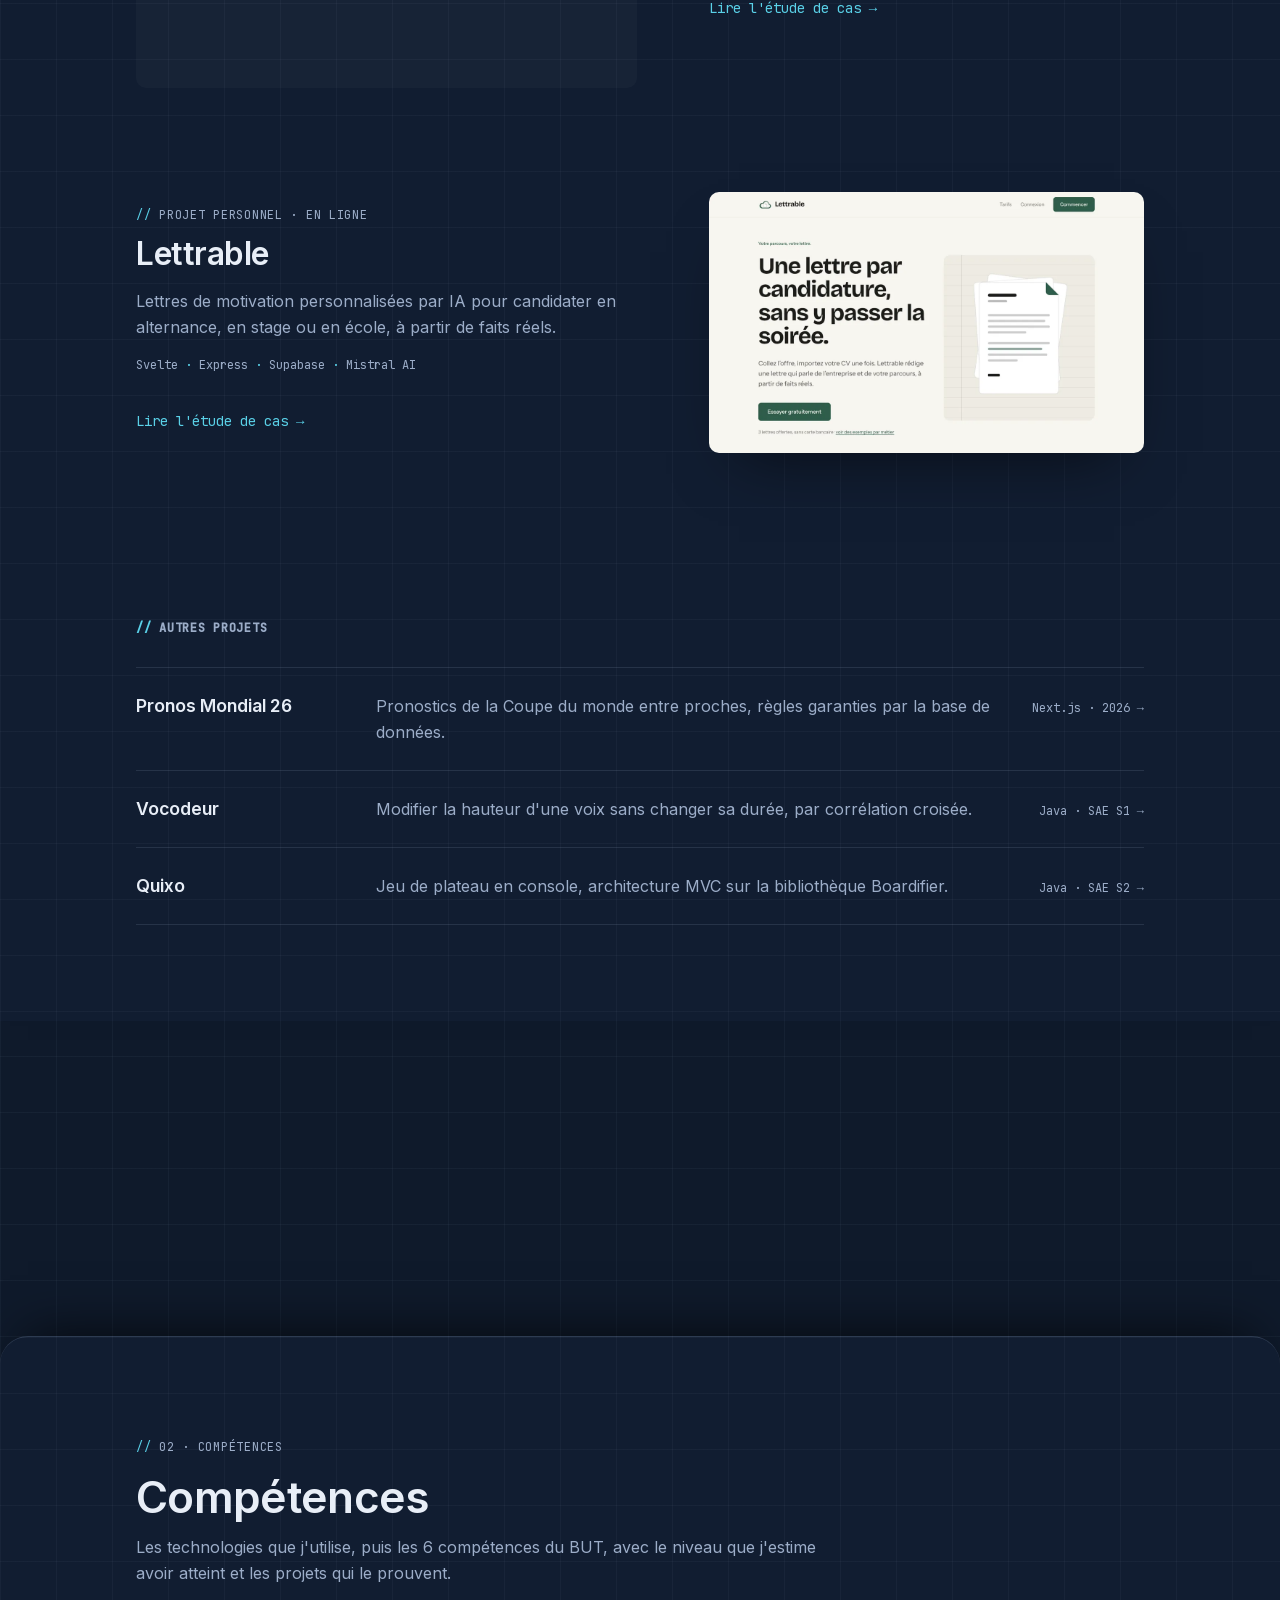
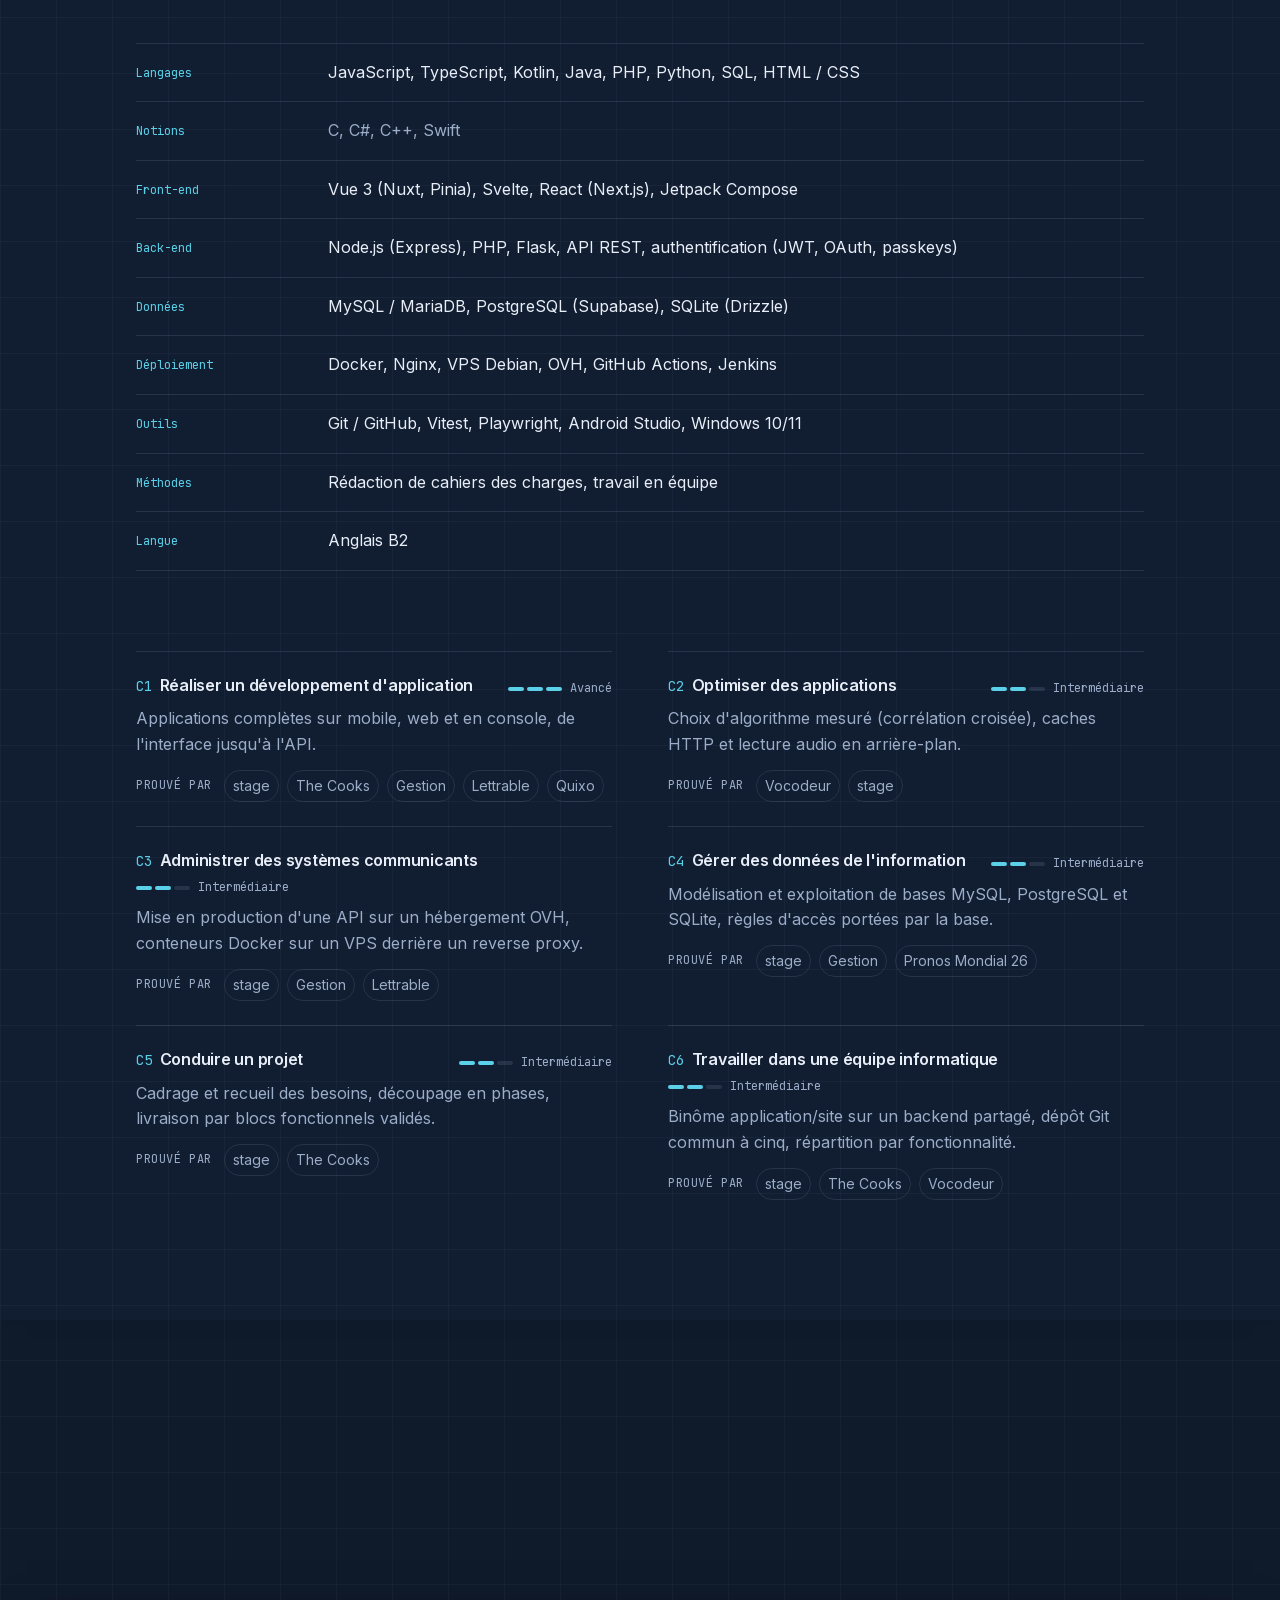
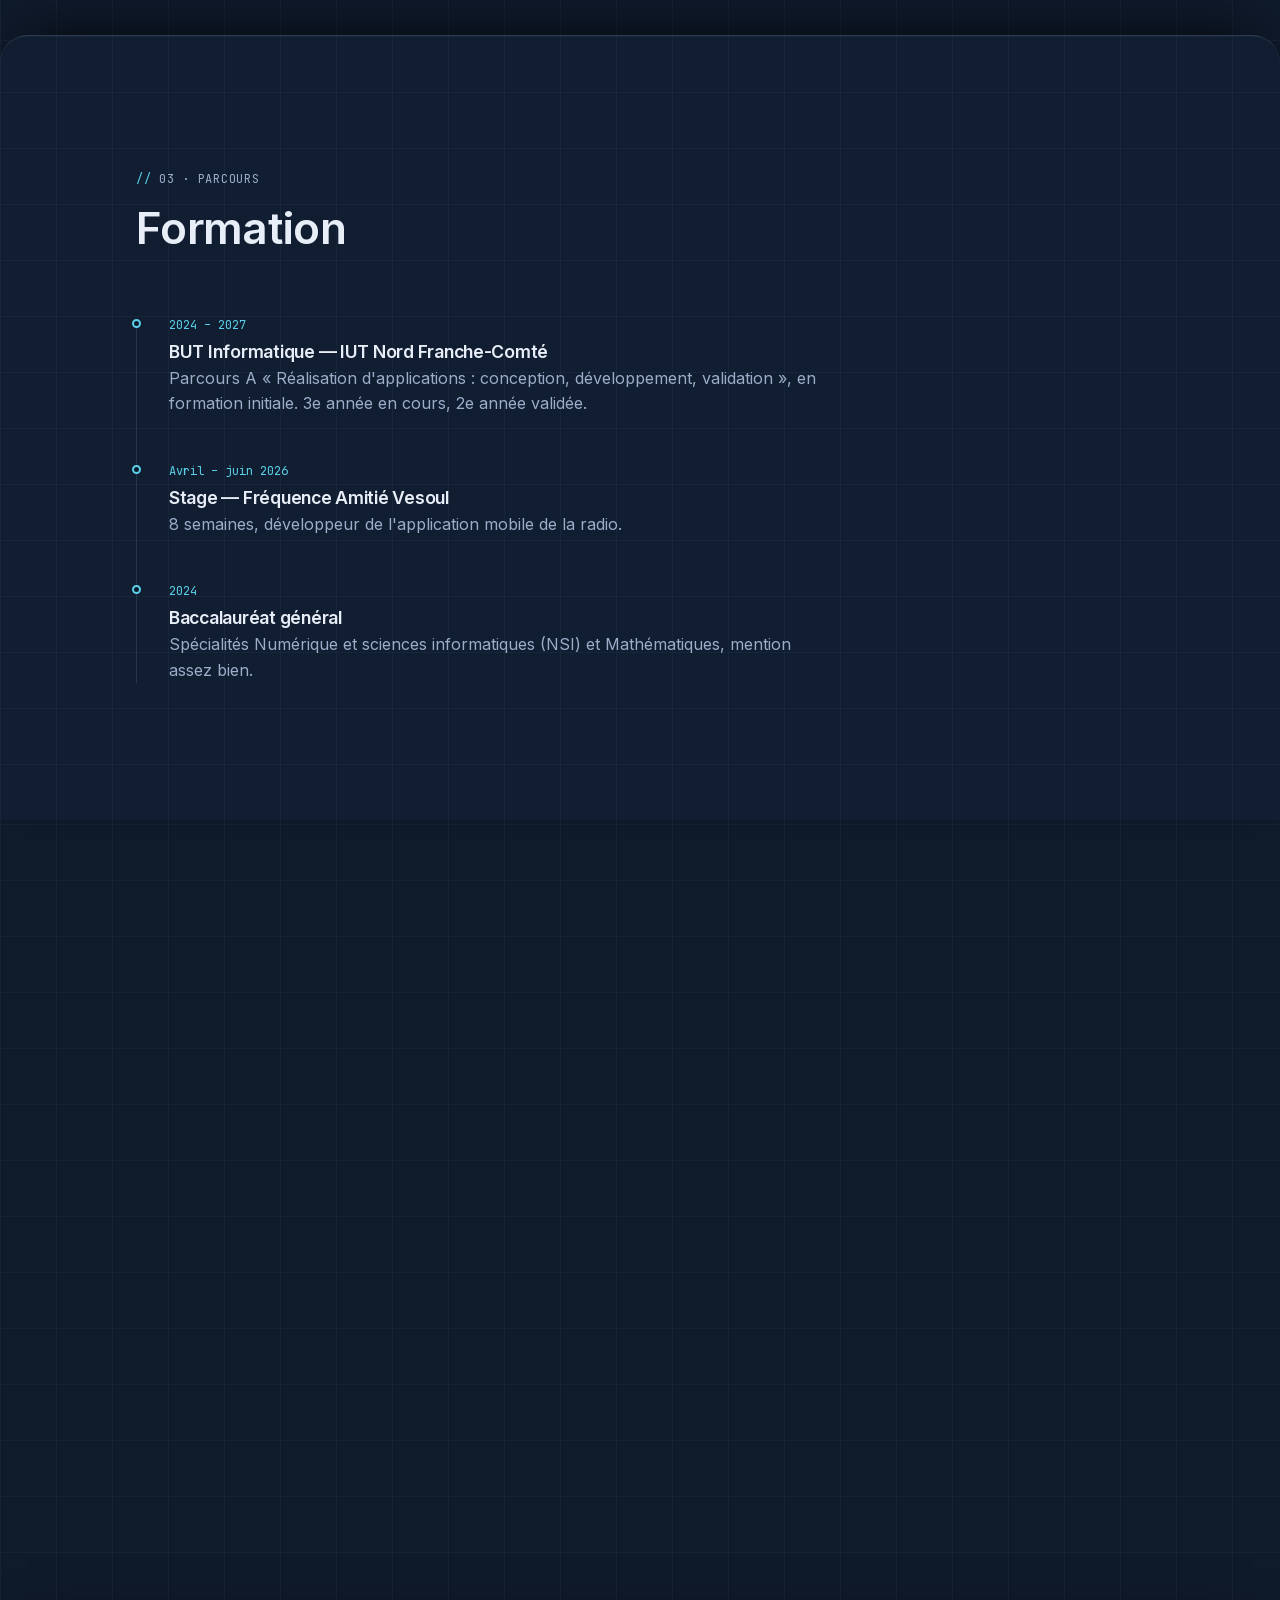
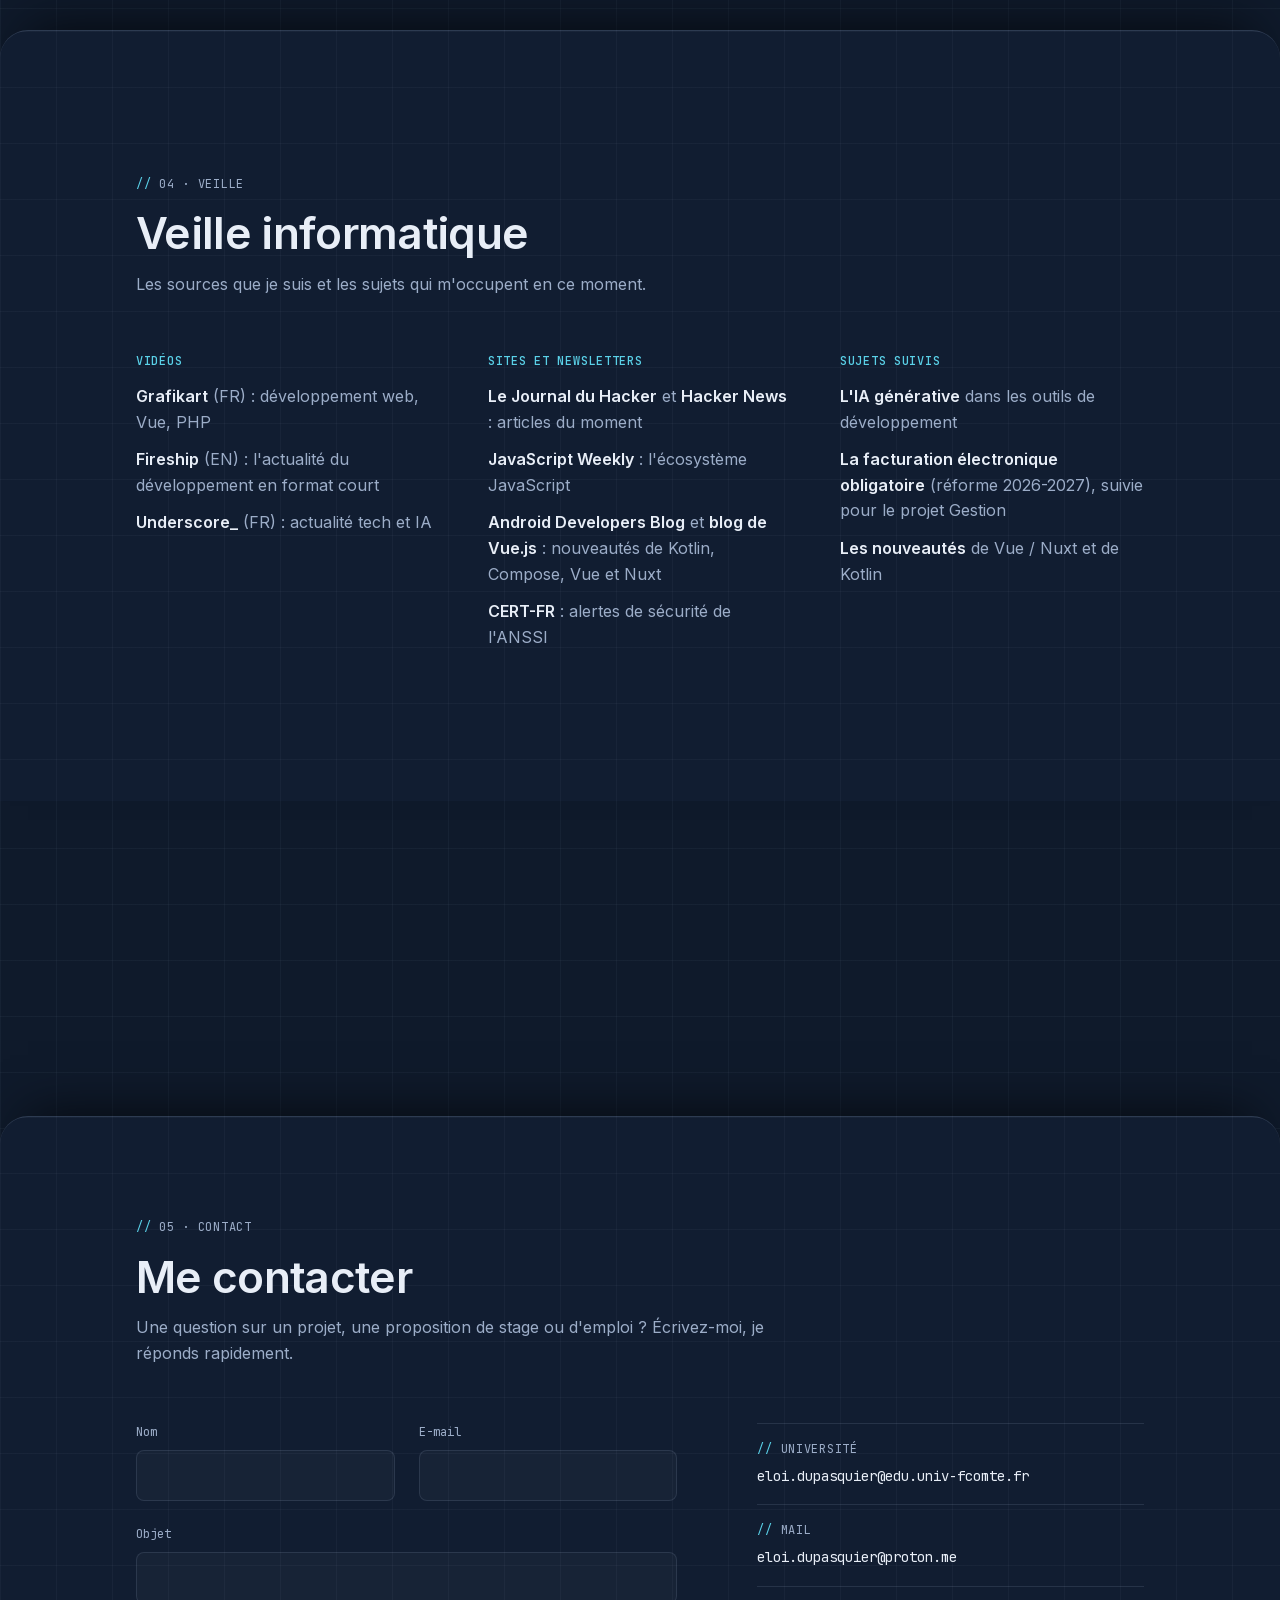
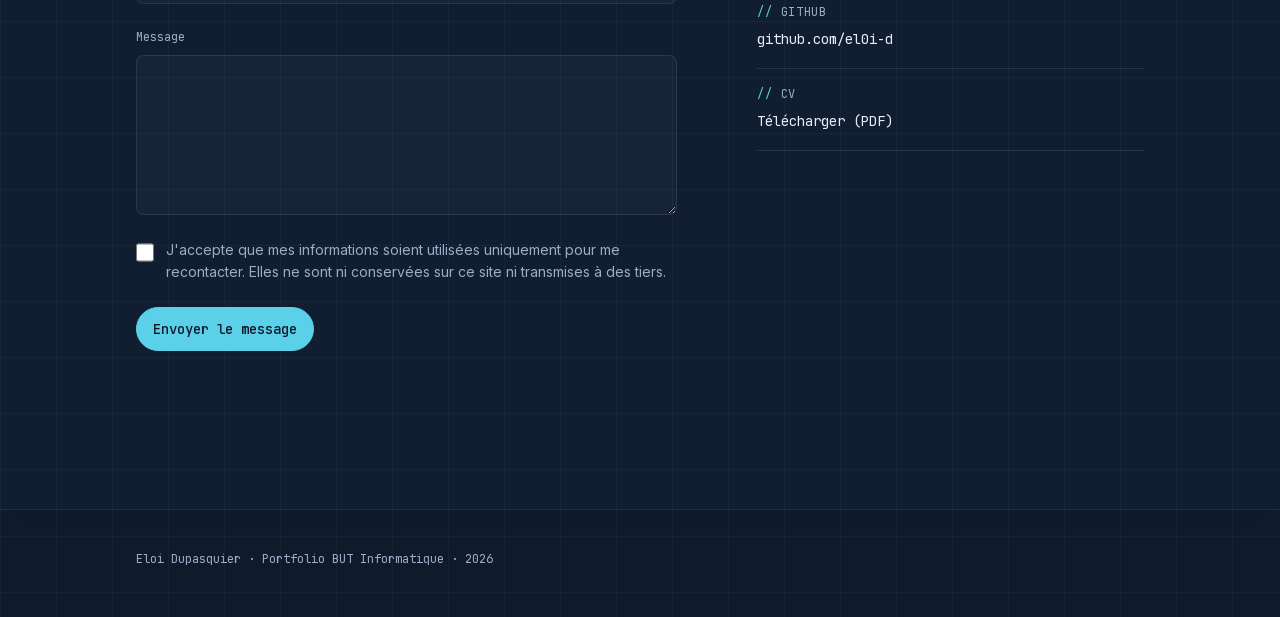
==== commit 857d26b5: "Répare les cartes des projets : pleine hauteur et voile sur toute la largeur Co-Authored-By: Claude " ====
--- a/index.html
+++ b/index.html
@@ -16,7 +16,7 @@
 <link rel="icon" type="image/svg+xml" href="favicon.svg" />
 <!-- « ?v= » : à augmenter à chaque modification du CSS, pour que les
      navigateurs ne gardent pas l'ancienne version en cache. -->
-<link rel="stylesheet" href="assets/style.css?v=10" />
+<link rel="stylesheet" href="assets/style.css?v=11" />
 <script type="application/ld+json">
 {
   "@context": "https://schema.org",
@@ -396,7 +396,7 @@
 <footer class="site-footer">
   <div class="wrap">Eloi Dupasquier · Portfolio BUT Informatique · 2026</div>
 </footer>
-<script src="assets/contact.js?v=10" defer></script>
-<script src="assets/anim.js?v=10" defer></script>
+<script src="assets/contact.js?v=11" defer></script>
+<script src="assets/anim.js?v=11" defer></script>
 </body>
 </html>
--- a/assets/style.css
+++ b/assets/style.css
@@ -627,6 +627,9 @@
 
 /* Voile d'assombrissement : on change seulement son opacité (très peu
    coûteux), au lieu d'un filtre qui repeindrait toute la carte. */
+/* Carte enfouie sous trois autres : plus dessinée (anim.js), sauf si on y
+   arrive au clavier. */
+.stack-card.profonde:not(:focus-within) { opacity: 0; }
 .carte-voile {
   position: absolute !important; inset: 0; z-index: 3 !important; pointer-events: none;
   border-radius: inherit; background: #070d18; opacity: 0; will-change: opacity;
@@ -649,7 +652,8 @@
 .stack-on .case-hero.stack-card { margin-top: clamp(1.5rem, 4vw, 2.5rem); }
 .stack-on .case-hero .back { margin-bottom: 1.5rem; }
 .stack-on .case-body { max-width: none; }
-.stack-on .case-section > :not(.figures):not(.archi):not(.table-wrap):not(figure) { max-width: var(--narrow); }
+/* Le voile et la lueur couvrent toute la carte : pas de largeur de lecture pour eux. */
+.stack-on .case-section > :not(.figures):not(.archi):not(.table-wrap):not(figure):not(.carte-voile):not(.carte-lueur) { max-width: var(--narrow); }
 .stack-on .figures { width: auto; }
 .stack-on .case-nav { margin-top: 3rem; }
 
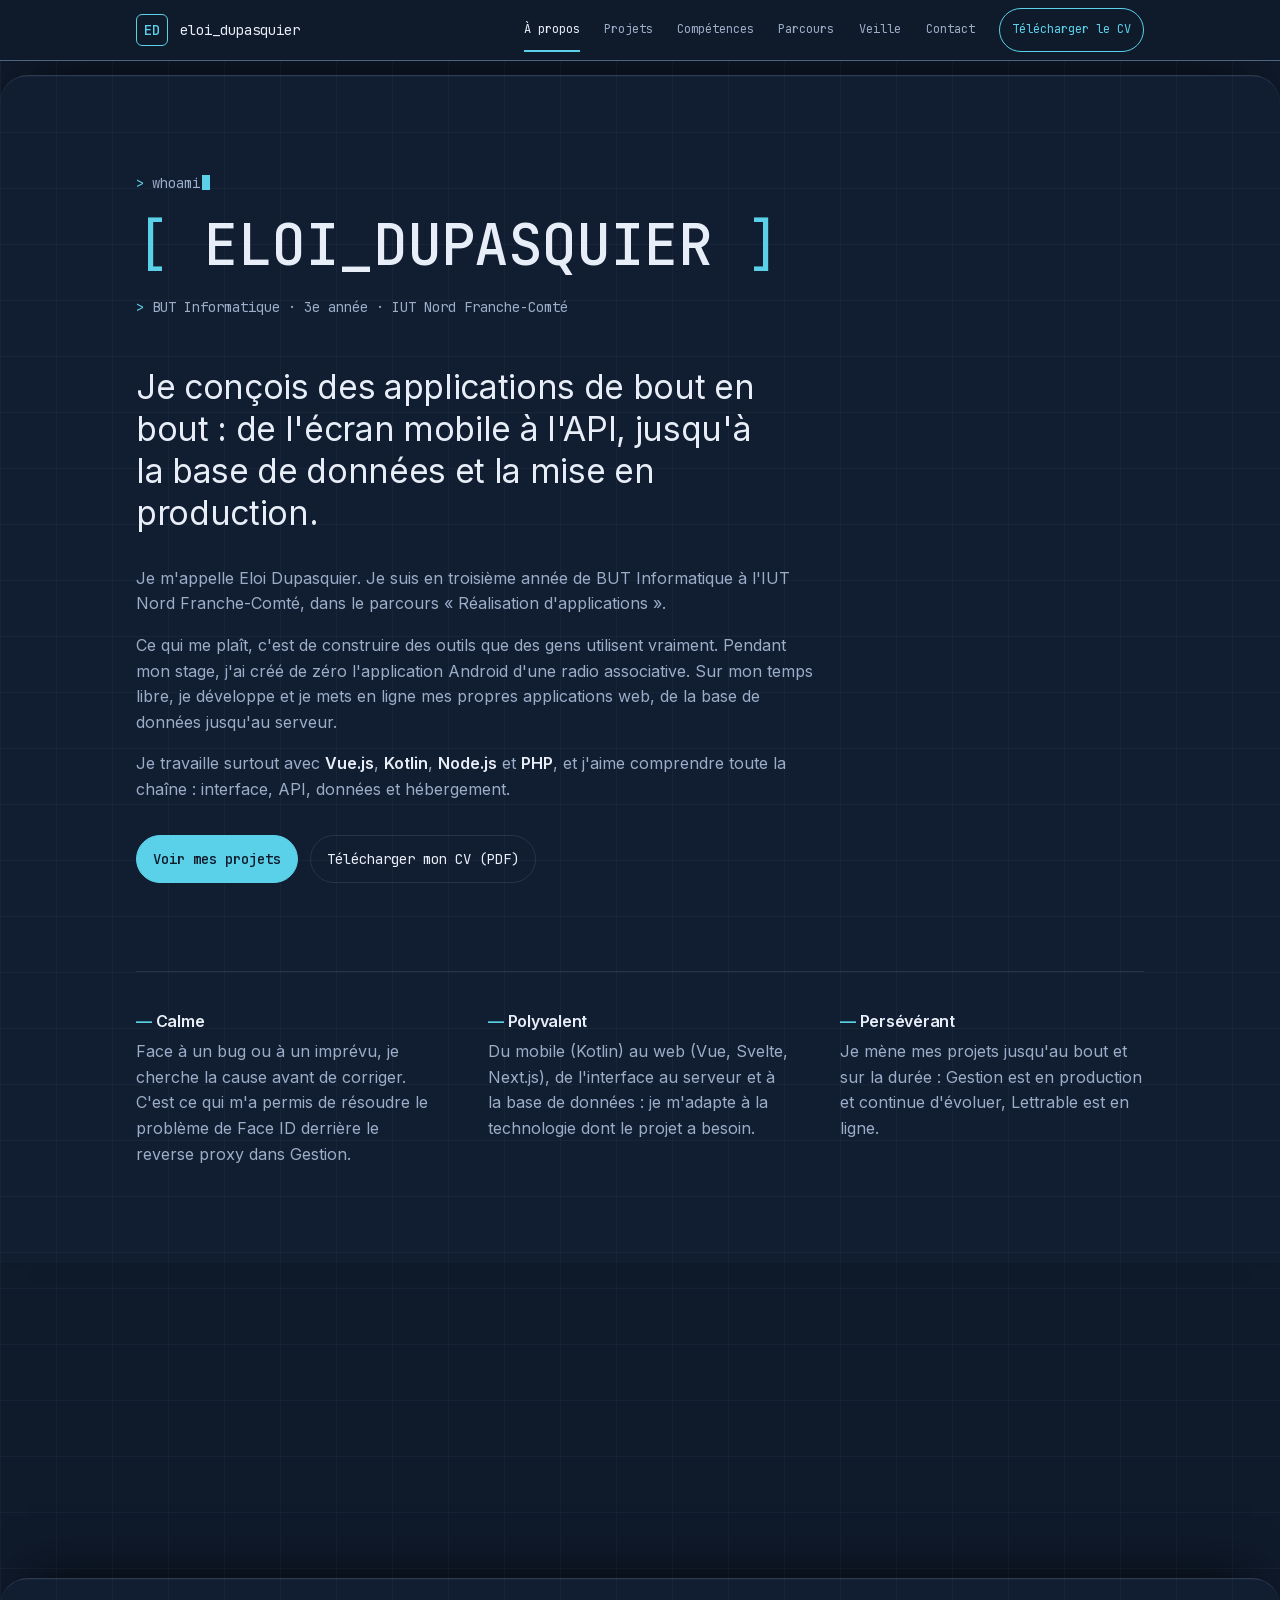
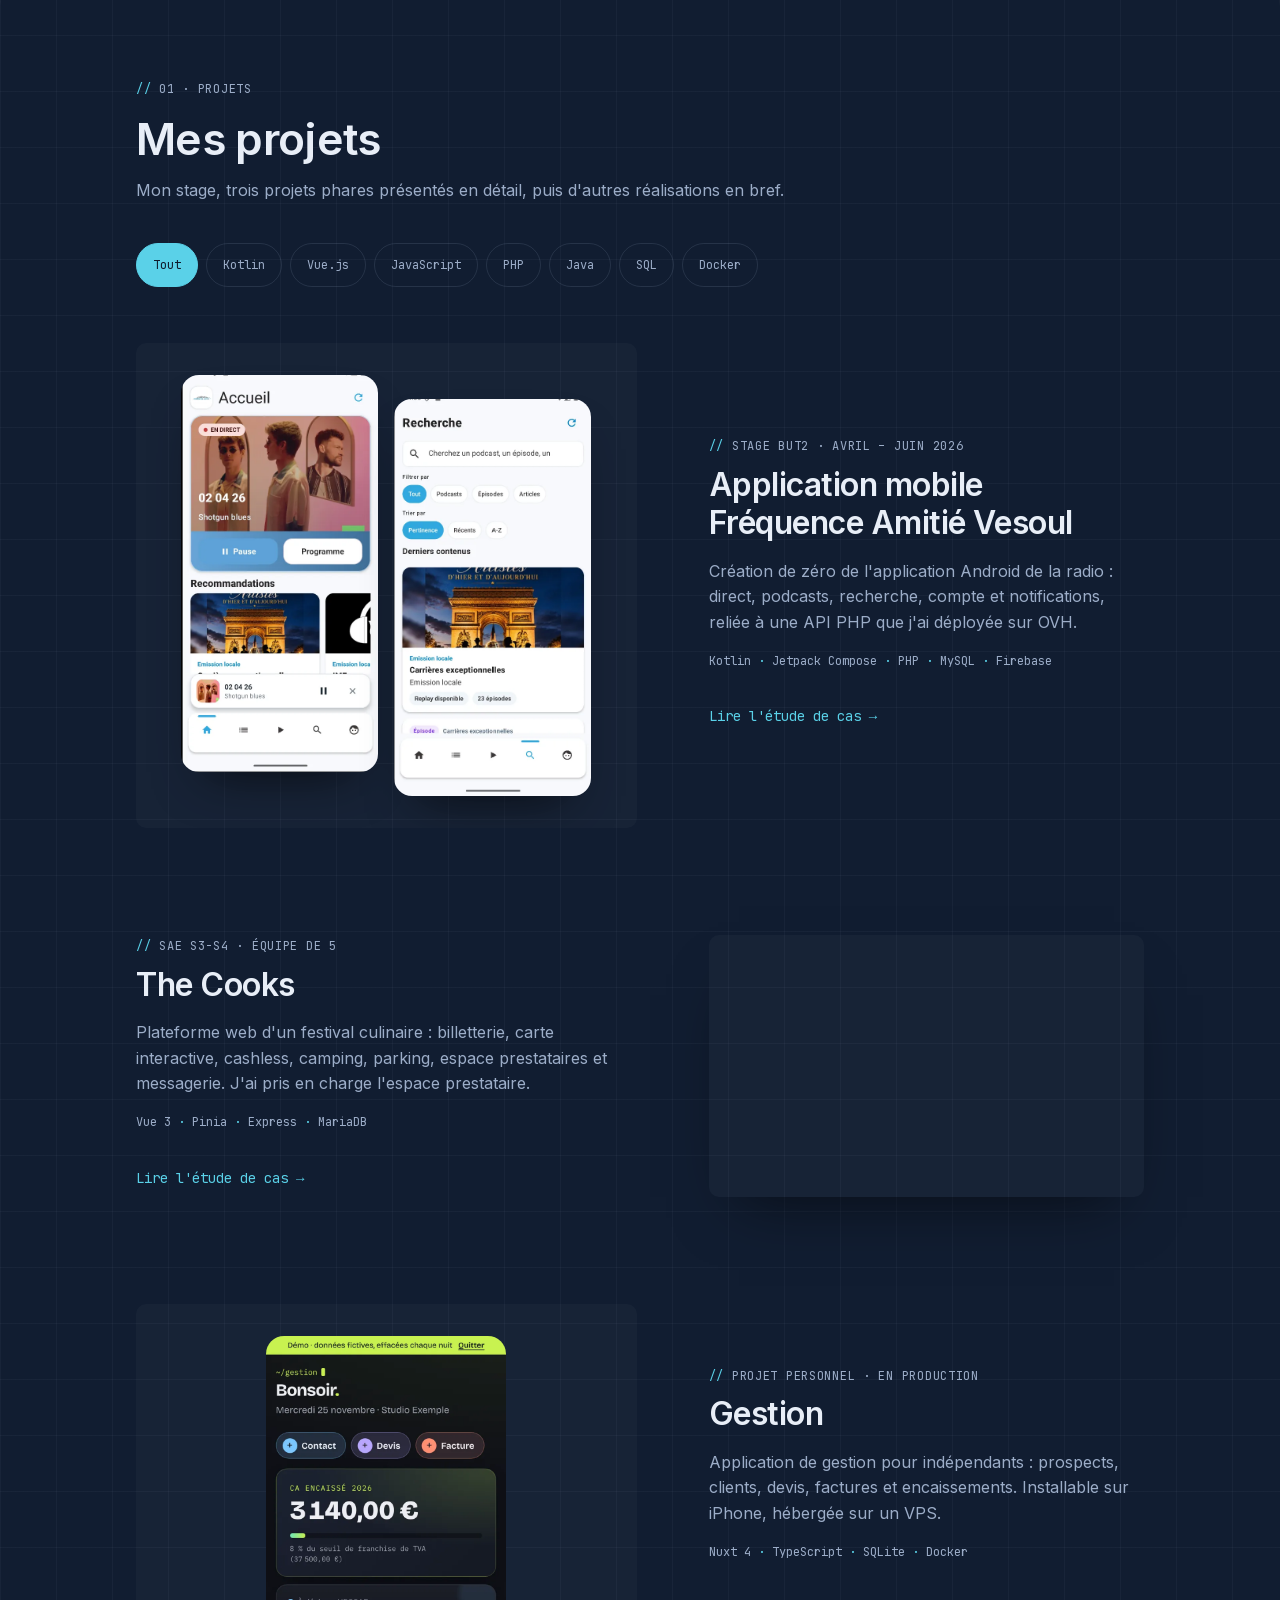
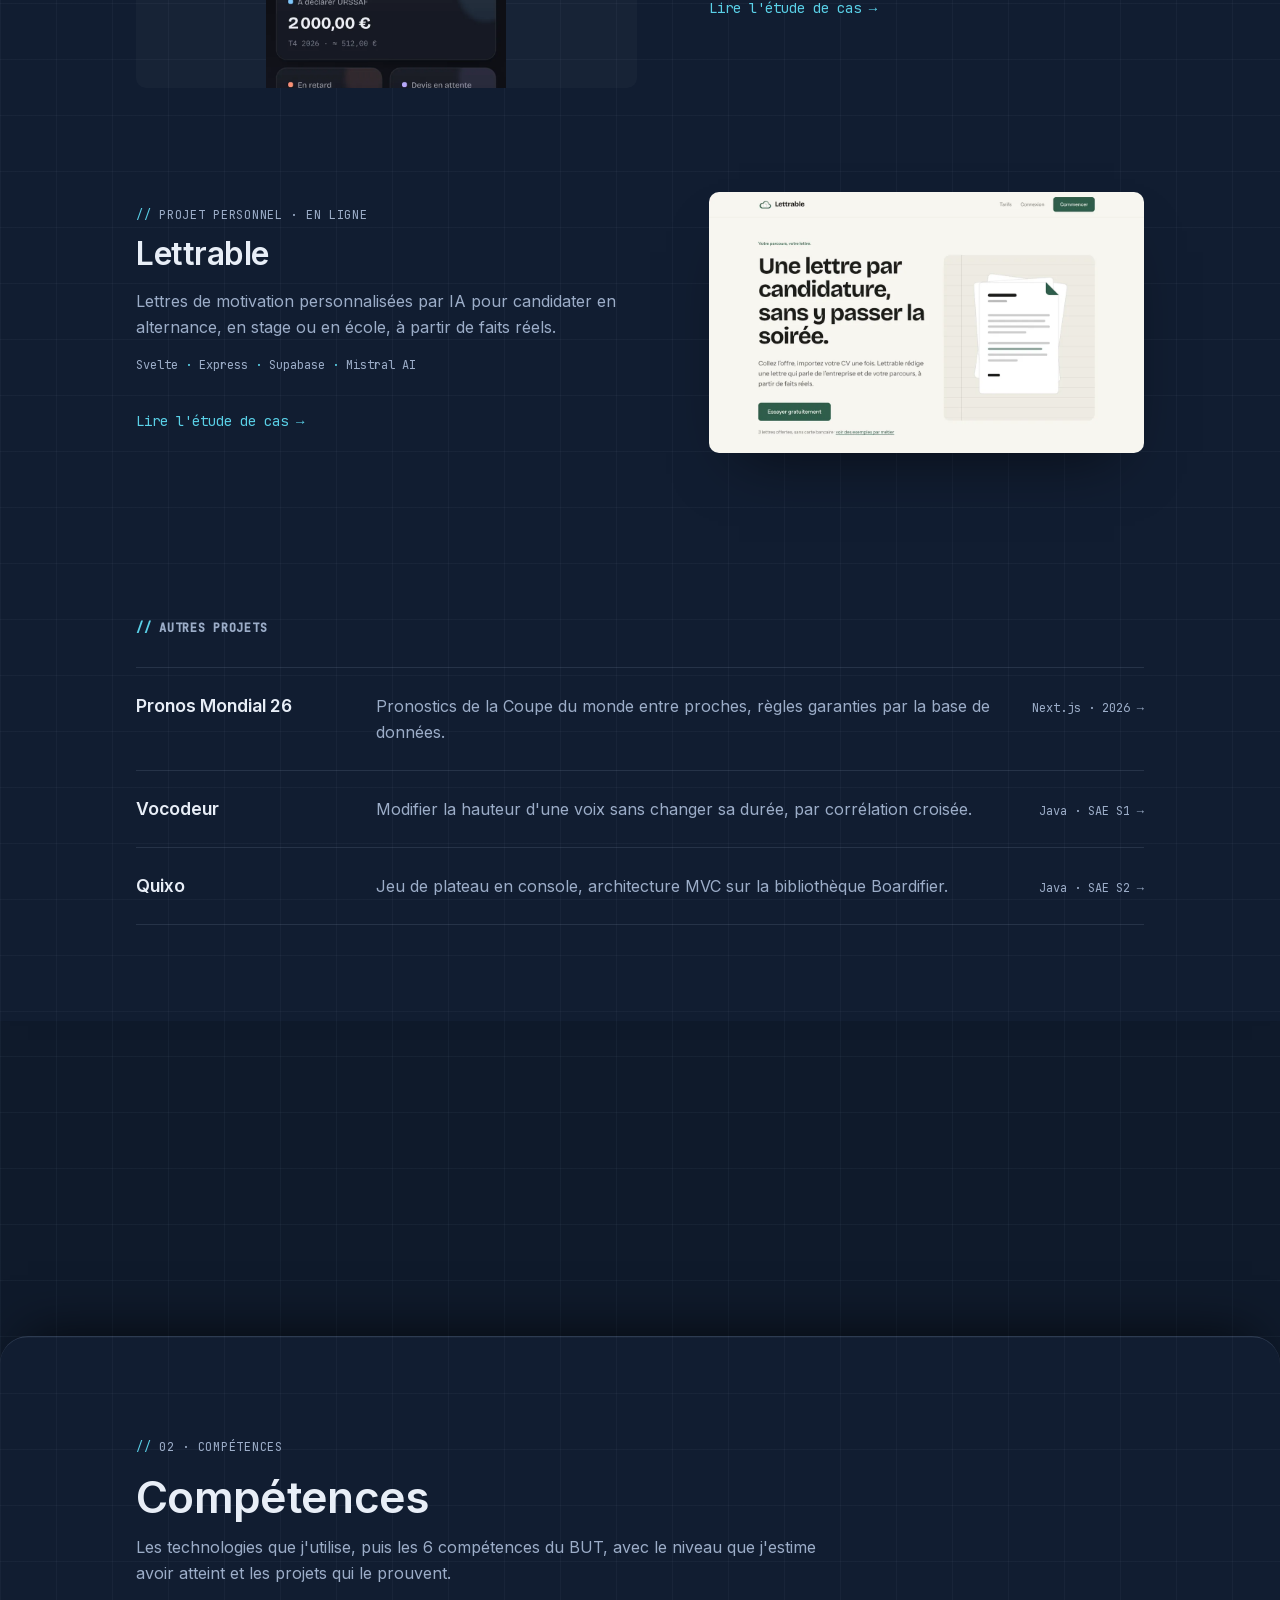
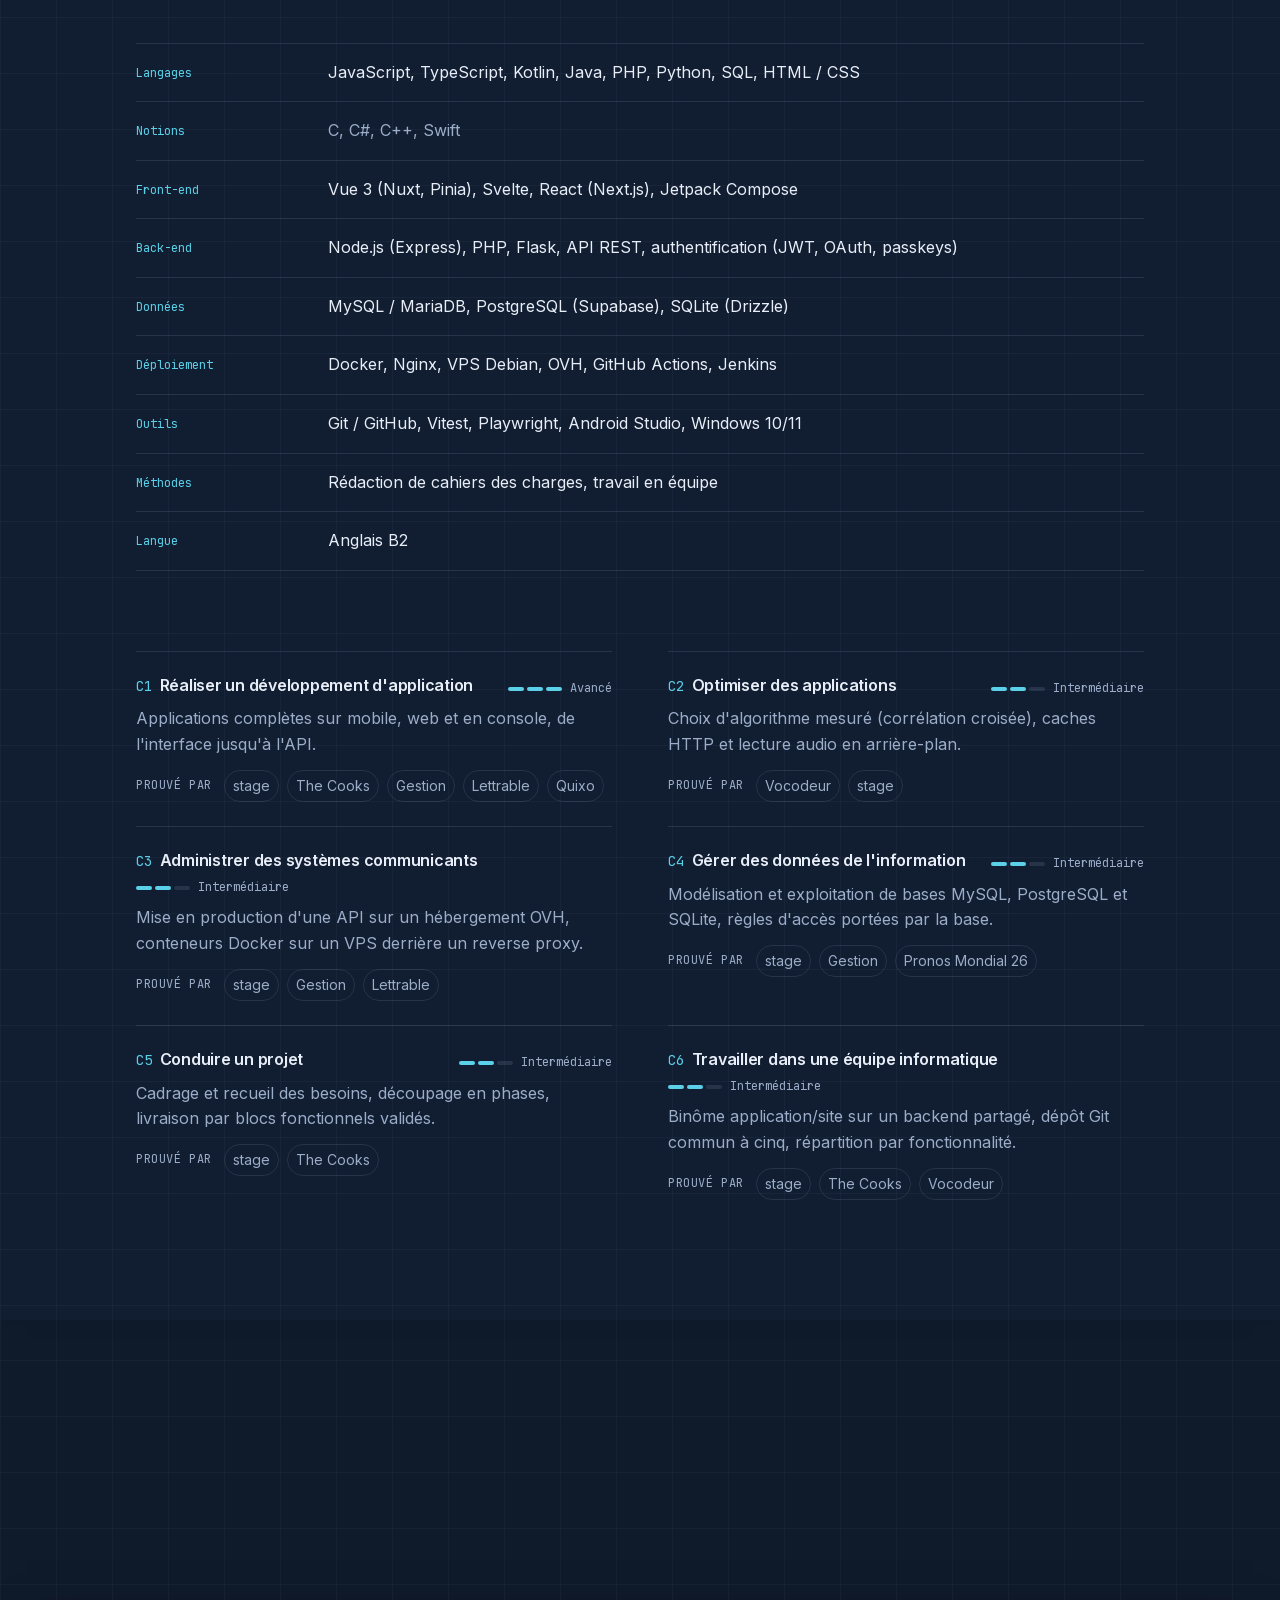
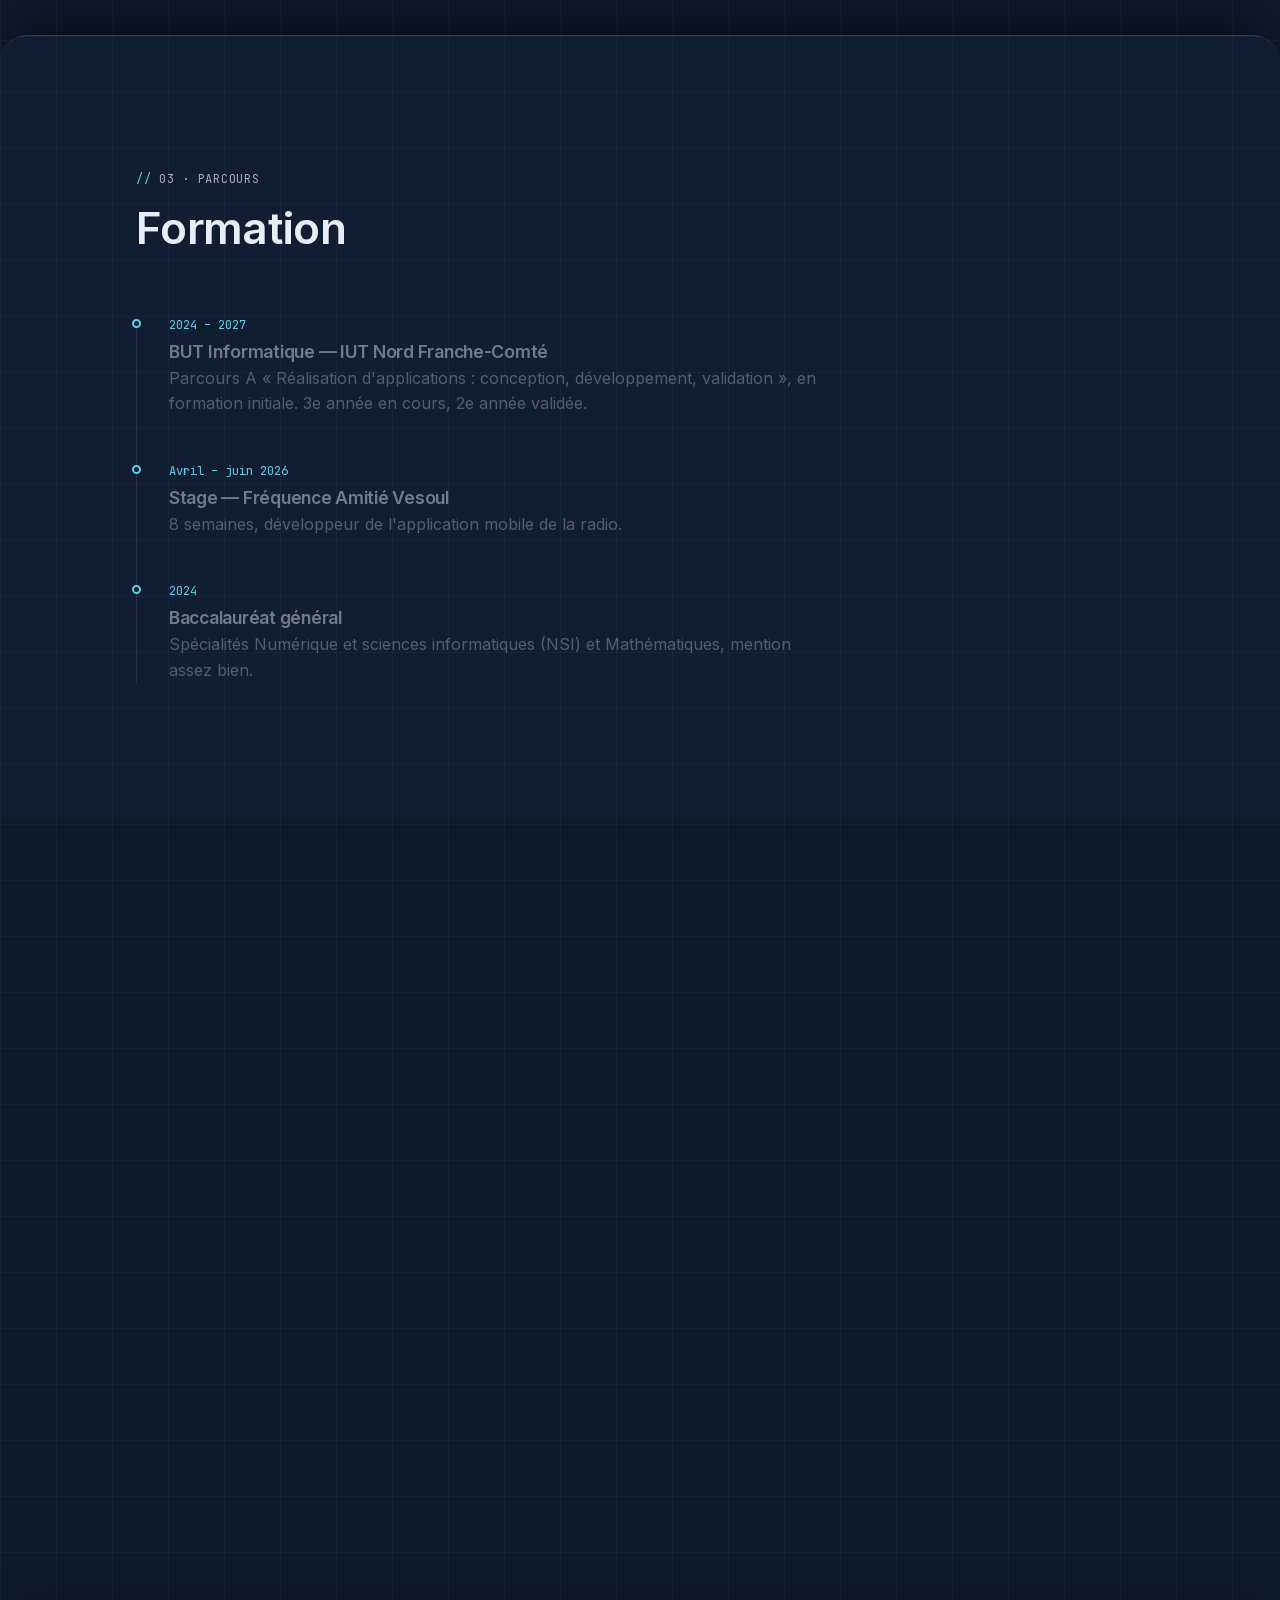
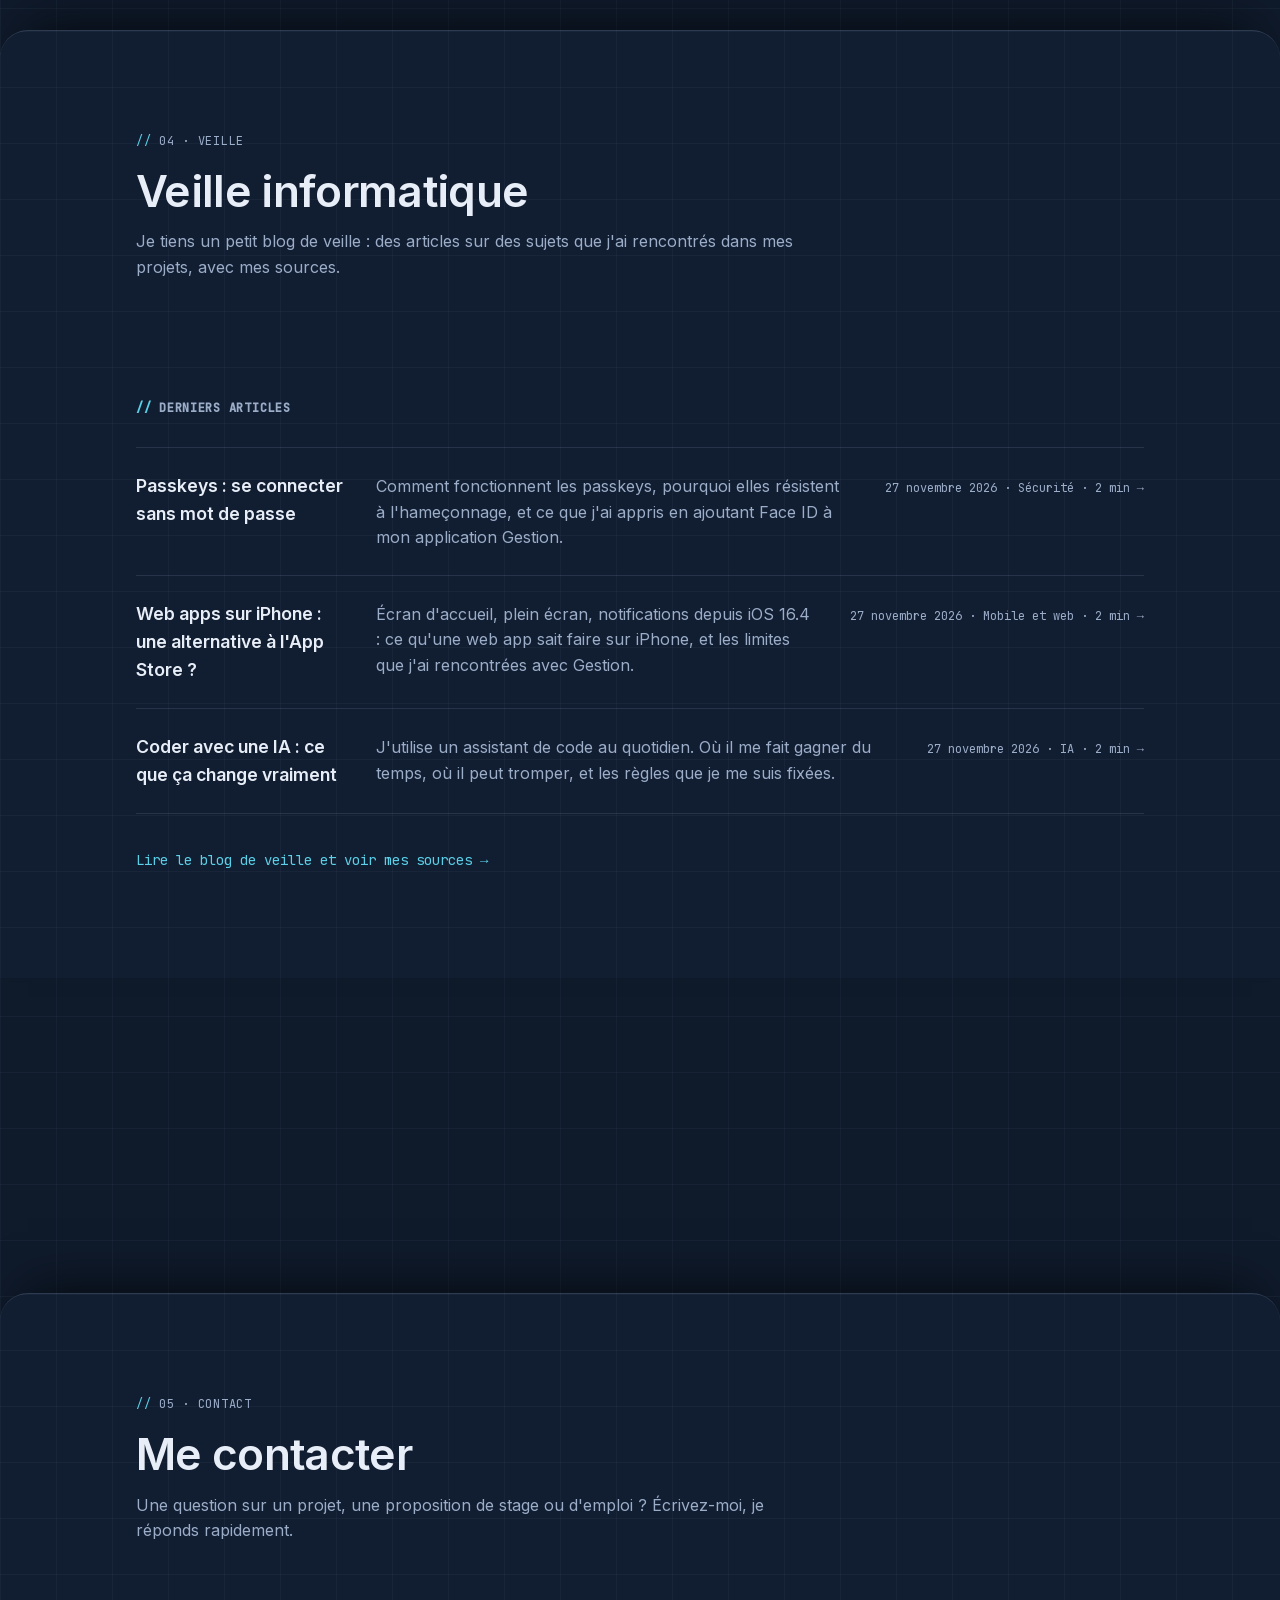
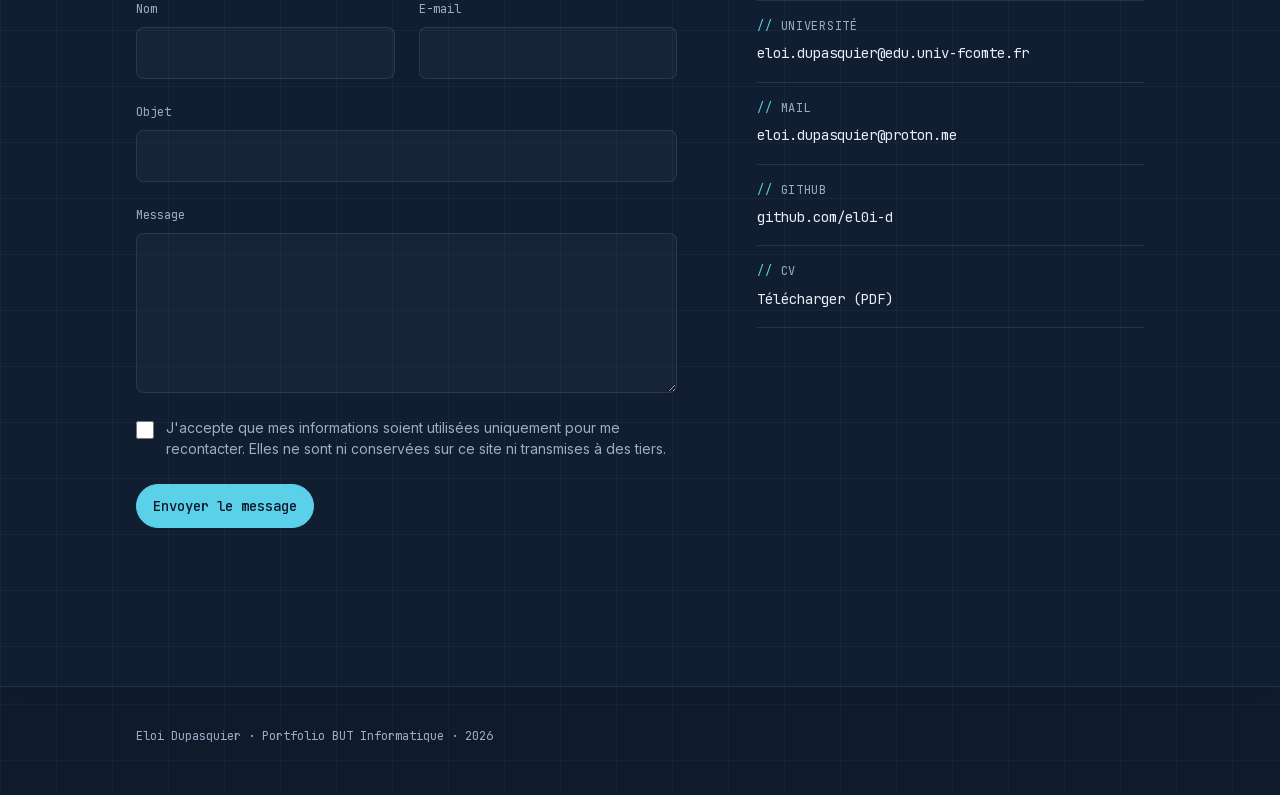
==== commit 9e8efa06: "Ajoute un blog de veille avec trois articles et un flux RSS Co-Authored-By: Claude Opus 5.5 <noreply" ====
--- a/index.html
+++ b/index.html
@@ -16,7 +16,8 @@
 <link rel="icon" type="image/svg+xml" href="favicon.svg" />
 <!-- « ?v= » : à augmenter à chaque modification du CSS, pour que les
      navigateurs ne gardent pas l'ancienne version en cache. -->
-<link rel="stylesheet" href="assets/style.css?v=11" />
+<link rel="alternate" type="application/rss+xml" title="Veille informatique — Eloi Dupasquier" href="https://portfolio.edupasquier.me/veille/feed.xml" />
+<link rel="stylesheet" href="assets/style.css?v=12" />
 <script type="application/ld+json">
 {
   "@context": "https://schema.org",
@@ -297,35 +298,33 @@
       <div class="section-head">
         <span class="label">04 · Veille</span>
         <h2 id="veille-titre">Veille informatique</h2>
-        <p>Les sources que je suis et les sujets qui m'occupent en ce moment.</p>
-      </div>
-      <div class="cols">
-        <div>
-          <h3>Vidéos</h3>
-          <ul>
-            <li><strong>Grafikart</strong> (FR) : développement web, Vue, PHP</li>
-            <li><strong>Fireship</strong> (EN) : l'actualité du développement en format court</li>
-            <li><strong>Underscore_</strong> (FR) : actualité tech et IA</li>
-          </ul>
-        </div>
-        <div>
-          <h3>Sites et newsletters</h3>
-          <ul>
-            <li><strong>Le Journal du Hacker</strong> et <strong>Hacker News</strong> : articles du moment</li>
-            <li><strong>JavaScript Weekly</strong> : l'écosystème JavaScript</li>
-            <li><strong>Android Developers Blog</strong> et <strong>blog de Vue.js</strong> : nouveautés de Kotlin, Compose, Vue et Nuxt</li>
-            <li><strong>CERT-FR</strong> : alertes de sécurité de l'ANSSI</li>
-          </ul>
-        </div>
-        <div>
-          <h3>Sujets suivis</h3>
-          <ul>
-            <li><strong>L'IA générative</strong> dans les outils de développement</li>
-            <li><strong>La facturation électronique obligatoire</strong> (réforme 2026-2027), suivie pour le projet Gestion</li>
-            <li><strong>Les nouveautés</strong> de Vue / Nuxt et de Kotlin</li>
-          </ul>
-        </div>
-      </div>
+        <p>Je tiens un petit blog de veille : des articles sur des sujets que j'ai rencontrés dans mes projets, avec mes sources.</p>
+      </div>
+      <h3 class="label sub-head">Derniers articles</h3>
+      <ul class="list">
+        <li>
+          <a href="veille/passkeys.html">
+            <span class="list-title">Passkeys : se connecter sans mot de passe</span>
+            <span class="list-desc">Comment fonctionnent les passkeys, pourquoi elles résistent à l'hameçonnage, et ce que j'ai appris en ajoutant Face ID à mon application Gestion.</span>
+            <span class="list-meta"><time datetime="2026-11-27">27 novembre 2026</time> · Sécurité · 2 min →</span>
+          </a>
+        </li>
+        <li>
+          <a href="veille/web-apps-iphone.html">
+            <span class="list-title">Web apps sur iPhone : une alternative à l'App Store ?</span>
+            <span class="list-desc">Écran d'accueil, plein écran, notifications depuis iOS 16.4 : ce qu'une web app sait faire sur iPhone, et les limites que j'ai rencontrées avec Gestion.</span>
+            <span class="list-meta"><time datetime="2026-11-27">27 novembre 2026</time> · Mobile et web · 2 min →</span>
+          </a>
+        </li>
+        <li>
+          <a href="veille/coder-avec-une-ia.html">
+            <span class="list-title">Coder avec une IA : ce que ça change vraiment</span>
+            <span class="list-desc">J'utilise un assistant de code au quotidien. Où il me fait gagner du temps, où il peut tromper, et les règles que je me suis fixées.</span>
+            <span class="list-meta"><time datetime="2026-11-27">27 novembre 2026</time> · IA · 2 min →</span>
+          </a>
+        </li>
+      </ul>
+      <p class="veille-suite"><a class="link-arrow" href="veille/">Lire le blog de veille et voir mes sources →</a></p>
     </div>
   </section>
 
@@ -396,7 +395,7 @@
 <footer class="site-footer">
   <div class="wrap">Eloi Dupasquier · Portfolio BUT Informatique · 2026</div>
 </footer>
-<script src="assets/contact.js?v=11" defer></script>
-<script src="assets/anim.js?v=11" defer></script>
+<script src="assets/contact.js?v=12" defer></script>
+<script src="assets/anim.js?v=12" defer></script>
 </body>
 </html>
--- a/assets/style.css
+++ b/assets/style.css
@@ -749,3 +749,26 @@
   html:not(.js) .nav { flex-wrap: wrap; }
 }
 .nav a { min-width: 44px; justify-content: center; }
+
+/* ---------- Blog de veille (veille/) ----------
+   Index : en-tête, filtres par thème, liste d'articles, sources.
+   Article : une colonne de lecture (68 caractères), sources, articles liés. */
+.veille-hero, .billet { padding-top: clamp(2.5rem, 6vw, 4rem); }
+.veille-hero h1, .billet h1 { font-size: clamp(2rem, 6vw, 3rem); line-height: 1.15; margin: 0.5rem 0 1rem; }
+.veille-hero .lead, .billet .lead { font-size: clamp(1.1rem, 2.6vw, 1.35rem); color: var(--muted); line-height: 1.6; max-width: var(--narrow); }
+.veille-articles, .veille-sources, .billet-lies { margin-top: clamp(3rem, 7vw, 4.5rem); }
+.veille-articles .filters { margin-bottom: 1.5rem; }
+.veille-suite { margin: 1.5rem 0 0; }
+
+.billet { max-width: var(--narrow); }
+.billet-meta { font-family: var(--font-mono); font-size: 0.75rem; color: var(--muted); margin: 0 0 1.5rem; }
+.billet h2 { font-size: clamp(1.25rem, 3vw, 1.5rem); margin: 2.5rem 0 1rem; }
+.billet p, .billet li { color: var(--text); }
+.billet ul, .billet ol { padding-left: 1.25rem; margin: 0 0 1rem; }
+.billet li { margin: 0 0 0.5rem; }
+.billet li::marker { color: var(--accent); }
+.billet-sources { list-style: none; padding: 0 !important; }
+.billet-sources li { margin: 0 0 0.75rem; }
+.billet-sources a { display: inline-flex; align-items: center; min-height: 44px; }
+.site-footer a { display: inline-flex; align-items: center; min-height: 44px; }
+.veille-hero .back, .billet .back { display: flex; width: fit-content; margin-bottom: 1.5rem; }
